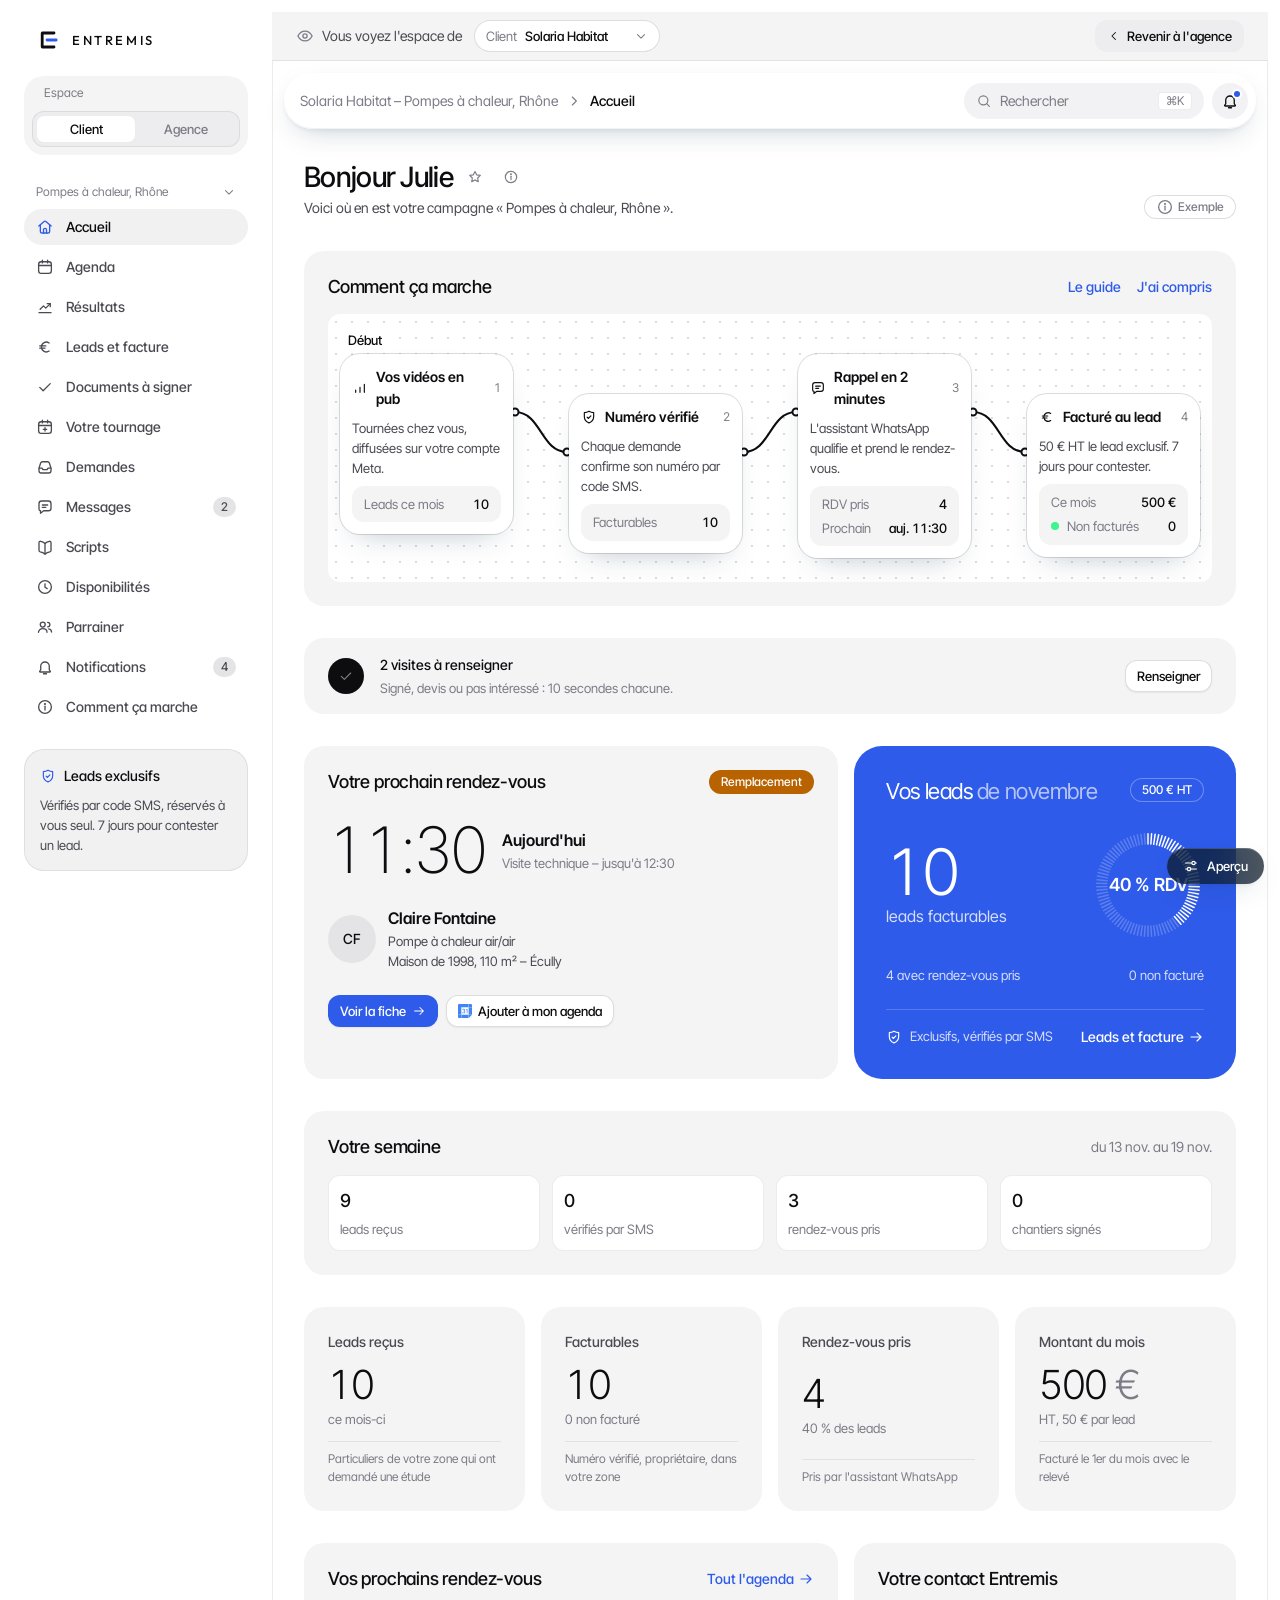
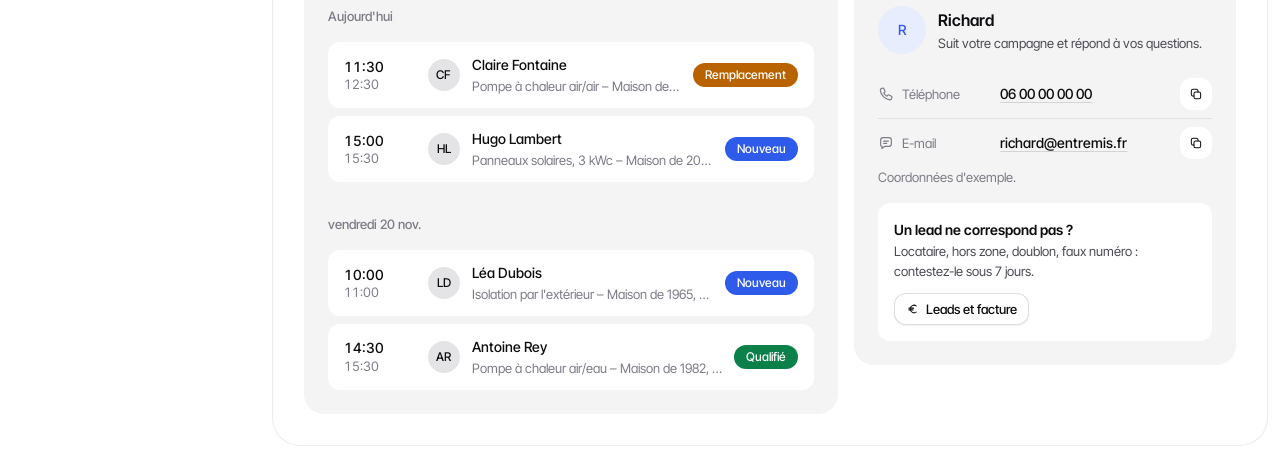
==== index.html @ 0127a083 "Coût par accroche, validation des scripts par le client, planning des tournages, conversation du set" ====
<!doctype html>
<html lang="fr" data-mode="light">
<head>
<meta charset="utf-8">
<meta name="viewport" content="width=device-width, initial-scale=1, viewport-fit=cover">
<title>Entremis · Votre espace</title>
<meta name="description" content="Vos rendez-vous, vos demandes et vos résultats, au même endroit. Accès réservé aux clients et à l'équipe Entremis.">
<meta name="robots" content="noindex, nofollow">
<meta name="theme-color" content="#FFFFFF">
<!-- Icône sur fond blanc : on reconnaît l'app à côté du site (icône noire) -->
<link rel="icon" href="favicon.svg" type="image/svg+xml">
<link rel="icon" href="img/favicon-32.png" sizes="32x32" type="image/png">
<link rel="apple-touch-icon" href="img/apple-touch-icon.png">
<link rel="manifest" href="manifest.webmanifest">
<meta name="apple-mobile-web-app-title" content="Entremis">
<!-- Aperçu quand on partage le lien (WhatsApp, iMessage, mail, LinkedIn) -->
<meta property="og:type" content="website">
<meta property="og:locale" content="fr_FR">
<meta property="og:site_name" content="Entremis">
<meta property="og:title" content="Entremis · Votre espace">
<meta property="og:description" content="Vos rendez-vous, vos demandes et vos résultats, au même endroit. Accès réservé aux clients et à l'équipe Entremis.">
<meta property="og:url" content="https://entremisagency.github.io/entremis-app/">
<meta property="og:image" content="https://entremisagency.github.io/entremis-app/img/partage.jpg">
<meta property="og:image:type" content="image/jpeg">
<meta property="og:image:width" content="1200">
<meta property="og:image:height" content="630">
<meta property="og:image:alt" content="Un installateur pose un panneau solaire. À côté : Votre espace Entremis, vos rendez-vous, vos demandes et vos résultats, au même endroit.">
<meta name="twitter:card" content="summary_large_image">
<link rel="preconnect" href="https://fonts.googleapis.com">
<link rel="preconnect" href="https://fonts.gstatic.com" crossorigin>
<link rel="stylesheet" href="https://fonts.googleapis.com/css2?family=Inter+Tight:wght@300;400;500;600;700&family=Outfit:wght@400;500&display=swap">
<link rel="stylesheet" href="tokens.css?v=20261123-2123">
<link rel="stylesheet" href="app.css?v=20261123-2123">
</head>
<body>

<svg width="0" height="0" style="position:absolute" aria-hidden="true">
  <symbol id="logo-e" viewBox="0 0 120 120"><path fill="currentColor" d="M24 26a8 8 0 0 1 8-8h58a7 7 0 0 1 0 14H38v56h52a7 7 0 0 1 0 14H32a8 8 0 0 1-8-8Z"/><rect x="48" y="53" width="60" height="14" rx="7" style="fill:var(--color-logo-bar)"/></symbol>
  <symbol id="i-arrow" viewBox="0 0 24 24"><path d="M4.5 12h15M13.5 6l6 6-6 6"/></symbol>
  <symbol id="i-chev" viewBox="0 0 24 24"><path d="m9.5 6 6 6-6 6"/></symbol>
  <symbol id="i-back" viewBox="0 0 24 24"><path d="m14.5 6-6 6 6 6"/></symbol>
  <symbol id="i-check" viewBox="0 0 24 24"><path d="m5 12.5 4.5 4.5L19 7.5"/></symbol>
  <symbol id="i-shield" viewBox="0 0 24 24"><path d="M12 3.2c2.3 1.3 4.6 2 7 2.3v5.6c0 4.6-3 8.1-7 9.7-4-1.6-7-5.1-7-9.7V5.5c2.4-.3 4.7-1 7-2.3Z"/><path d="m9.2 12.2 2 2 3.6-3.8"/></symbol>
  <symbol id="i-cal" viewBox="0 0 24 24"><rect x="3.5" y="5" width="17" height="15.5" rx="3.5"/><path d="M3.5 10h17M8.5 3v3.5M15.5 3v3.5"/></symbol>
  <symbol id="i-home" viewBox="0 0 24 24"><path d="M3.8 10.6 10.4 4.9a2.4 2.4 0 0 1 3.2 0l6.6 5.7"/><path d="M5.8 9.2v8.3A2.5 2.5 0 0 0 8.3 20h7.4a2.5 2.5 0 0 0 2.5-2.5V9.2"/><path d="M10 20v-4.2a2 2 0 0 1 4 0V20"/></symbol>
  <symbol id="i-building" viewBox="0 0 24 24"><path d="M5 20.5V6.5A2.5 2.5 0 0 1 7.5 4h5A2.5 2.5 0 0 1 15 6.5v14M15 9.5h2.5A2.5 2.5 0 0 1 20 12v8.5M3 20.5h18M8.5 8h3M8.5 11.5h3M8.5 15h3"/></symbol>
  <symbol id="i-search" viewBox="0 0 24 24"><circle cx="11" cy="11" r="6.8"/><path d="m20 20-4-4"/></symbol>
  <symbol id="i-chat" viewBox="0 0 24 24"><path d="M4 7.5A3.5 3.5 0 0 1 7.5 4h9A3.5 3.5 0 0 1 20 7.5v6a3.5 3.5 0 0 1-3.5 3.5h-6.2L6 20.3V17h0a2 2 0 0 1-2-2Z"/><path d="M8.5 9.3h7M8.5 12.5h4.5"/></symbol>
  <symbol id="i-eye" viewBox="0 0 24 24"><path d="M2.5 12S6 5.5 12 5.5 21.5 12 21.5 12 18 18.5 12 18.5 2.5 12 2.5 12Z"/><circle cx="12" cy="12" r="2.8"/></symbol>
  <symbol id="i-eye-off" viewBox="0 0 24 24"><path d="M3.5 3.5l17 17M10.4 5.7c.5-.1 1-.2 1.6-.2 6 0 9.5 6.5 9.5 6.5a17 17 0 0 1-2.7 3.5M6.6 7.4C4 9.2 2.5 12 2.5 12S6 18.5 12 18.5c1.6 0 3-.4 4.3-1.1M10 10.1a2.8 2.8 0 0 0 3.9 3.9"/></symbol>
  <symbol id="i-logout" viewBox="0 0 24 24"><path d="M14 4.5h3.5a2 2 0 0 1 2 2v11a2 2 0 0 1-2 2H14M9.5 16.5 5 12l4.5-4.5M5 12h10"/></symbol>
  <symbol id="i-lock" viewBox="0 0 24 24"><rect x="5" y="10.5" width="14" height="9.5" rx="2.5"/><path d="M8.5 10.5V8a3.5 3.5 0 0 1 7 0v2.5"/></symbol>
  <symbol id="i-swap" viewBox="0 0 24 24"><path d="M5 8h13.5M15 4.5 18.5 8 15 11.5M19 16H5.5M9 12.5 5.5 16 9 19.5"/></symbol>
  <symbol id="i-plus" viewBox="0 0 24 24"><path d="M12 4.5v15M4.5 12h15"/></symbol>
  <symbol id="i-signal" viewBox="0 0 24 24"><path d="M5.5 18.5v-3.5M12 18.5V11M18.5 18.5v-12"/></symbol>
  <symbol id="i-user" viewBox="0 0 24 24"><circle cx="12" cy="8.3" r="3.8"/><path d="M5 19.3c0-3 3-5.1 7-5.1s7 2.1 7 5.1a1 1 0 0 1-1 1H6a1 1 0 0 1-1-1Z"/></symbol>
  <symbol id="i-clock" viewBox="0 0 24 24"><circle cx="12" cy="12" r="8.5"/><path d="M12 7.8v4.5l2.9 1.8"/></symbol>
  <symbol id="i-star" viewBox="0 0 24 24"><path d="m12 3.8 2.45 5 5.5.8-3.98 3.88.94 5.48L12 16.37l-4.91 2.59.94-5.48L4.05 9.6l5.5-.8Z" stroke-linejoin="round"/></symbol><symbol id="i-bell" viewBox="0 0 24 24"><path d="M6.3 15.8V11a5.7 5.7 0 0 1 11.4 0v4.8l1.3 1.6a.8.8 0 0 1-.6 1.3H5.6a.8.8 0 0 1-.6-1.3Z"/><path d="M10 21h4"/></symbol>
  <symbol id="i-download" viewBox="0 0 24 24"><path d="M12 4v10.5M7.5 10.5 12 15l4.5-4.5M4.5 15.5v1.5A3 3 0 0 0 7.5 20h9a3 3 0 0 0 3-3v-1.5"/></symbol>
  <symbol id="i-phone" viewBox="0 0 24 24"><path d="M8.6 3.8 10.4 7.6a1.5 1.5 0 0 1-.4 1.8l-1.3 1.1a10.6 10.6 0 0 0 4.8 4.8l1.1-1.3a1.5 1.5 0 0 1 1.8-.4l3.8 1.8c.6.3.9 1 .7 1.6l-.5 1.7a2.8 2.8 0 0 1-3 2C10.4 19.8 4.2 13.6 3.5 6.6a2.8 2.8 0 0 1 2-3l1.7-.5c.6-.2 1.3.1 1.6.7Z"/></symbol>
  <symbol id="i-info" viewBox="0 0 24 24"><circle cx="12" cy="12" r="8.5"/><path d="M12 11v5"/><circle cx="12" cy="8" r=".6" fill="currentColor"/></symbol>
  <symbol id="i-users" viewBox="0 0 24 24"><circle cx="9" cy="8.8" r="3.3"/><path d="M3.3 19c0-2.8 2.5-4.8 5.7-4.8s5.7 2 5.7 4.8"/><path d="M15.5 5.8a3 3 0 0 1 0 6M17 14.4c2.2.4 3.7 2 3.7 4.3"/></symbol>
  <symbol id="i-trash" viewBox="0 0 24 24"><path d="M4.5 7h15M9.5 7V5.5A1.5 1.5 0 0 1 11 4h2a1.5 1.5 0 0 1 1.5 1.5V7"/><path d="m6.5 7 .8 11a2.2 2.2 0 0 0 2.2 2h5a2.2 2.2 0 0 0 2.2-2l.8-11M10.3 11v5M13.7 11v5"/></symbol>
  <symbol id="i-alert" viewBox="0 0 24 24"><path d="M10.3 4.8a2 2 0 0 1 3.4 0l7 12.2a2 2 0 0 1-1.7 3H5a2 2 0 0 1-1.7-3Z"/><path d="M12 10v4"/><circle cx="12" cy="16.8" r=".6" fill="currentColor"/></symbol>
  <symbol id="i-chart" viewBox="0 0 24 24"><path d="M4 19.5h16"/><path d="M5.5 15 10 10.5l3 3L19 7.5"/><path d="M15 7.5h4v4"/></symbol>
  <symbol id="i-inbox" viewBox="0 0 24 24"><path d="M4 13.5 6.2 6.6A2.5 2.5 0 0 1 8.6 5h6.8a2.5 2.5 0 0 1 2.4 1.6l2.2 6.9V17a3 3 0 0 1-3 3H7a3 3 0 0 1-3-3Z"/><path d="M4 13.5h4l1.2 2h5.6l1.2-2h4"/></symbol>
  <symbol id="i-cal-plus" viewBox="0 0 24 24"><rect x="3.5" y="5" width="17" height="15.5" rx="3.5"/><path d="M3.5 10h17M8.5 3v3.5M15.5 3v3.5M12 12.8v4.6M9.7 15.1h4.6"/></symbol>
  <symbol id="i-euro" viewBox="0 0 24 24"><path d="M17.5 6.6A6.5 6.5 0 0 0 7.3 12a6.5 6.5 0 0 0 10.2 5.4M5 10.5h8M5 13.5h7"/></symbol>
  <symbol id="i-grid" viewBox="0 0 24 24"><rect x="4" y="4" width="6.6" height="6.6" rx="2.2"/><rect x="13.4" y="4" width="6.6" height="6.6" rx="2.2"/><rect x="4" y="13.4" width="6.6" height="6.6" rx="2.2"/><rect x="13.4" y="13.4" width="6.6" height="6.6" rx="2.2"/></symbol>
  <symbol id="i-arrow-up" viewBox="0 0 24 24"><path d="M12 19.5v-15M6 10.5l6-6 6 6"/></symbol>
  <symbol id="i-arrow-down" viewBox="0 0 24 24"><path d="M12 4.5v15M6 13.5l6 6 6-6"/></symbol>
  <!-- Logos officiels des marques (tracés Simple Icons, CC0 ; « G » Google en 4 couleurs). Couleurs de marque d'origine. -->
  <symbol id="b-google" viewBox="0 0 48 48"><path fill="#EA4335" d="M24 9.5c3.54 0 6.71 1.22 9.21 3.6l6.85-6.85C35.9 2.38 30.47 0 24 0 14.62 0 6.51 5.38 2.56 13.22l7.98 6.19C12.43 13.72 17.74 9.5 24 9.5z"/><path fill="#4285F4" d="M46.98 24.55c0-1.57-.15-3.09-.38-4.55H24v9.02h12.94c-.58 2.96-2.26 5.48-4.78 7.18l7.73 6c4.51-4.18 7.09-10.36 7.09-17.65z"/><path fill="#FBBC05" d="M10.53 28.59c-.48-1.45-.76-2.99-.76-4.59s.27-3.14.76-4.59l-7.98-6.19C.92 16.46 0 20.12 0 24c0 3.88.92 7.54 2.56 10.78l7.97-6.19z"/><path fill="#34A853" d="M24 48c6.48 0 11.93-2.13 15.89-5.81l-7.73-6c-2.15 1.45-4.92 2.3-8.16 2.3-6.26 0-11.57-4.22-13.47-9.91l-7.98 6.19C6.51 42.62 14.62 48 24 48z"/></symbol>
  <symbol id="b-meta" viewBox="0 0 24 24"><path fill="#0081FB" d="M6.915 4.03c-1.968 0-3.683 1.28-4.871 3.113C.704 9.208 0 11.883 0 14.449c0 .706.07 1.369.21 1.973a6.624 6.624 0 0 0 .265.86 5.297 5.297 0 0 0 .371.761c.696 1.159 1.818 1.927 3.593 1.927 1.497 0 2.633-.671 3.965-2.444.76-1.012 1.144-1.626 2.663-4.32l.756-1.339.186-.325c.061.1.121.196.183.3l2.152 3.595c.724 1.21 1.665 2.556 2.47 3.314 1.046.987 1.992 1.22 3.06 1.22 1.075 0 1.876-.355 2.455-.843a3.743 3.743 0 0 0 .81-.973c.542-.939.861-2.127.861-3.745 0-2.72-.681-5.357-2.084-7.45-1.282-1.912-2.957-2.93-4.716-2.93-1.047 0-2.088.467-3.053 1.308-.652.57-1.257 1.29-1.82 2.05-.69-.875-1.335-1.547-1.958-2.056-1.182-.966-2.315-1.303-3.454-1.303zm10.16 2.053c1.147 0 2.188.758 2.992 1.999 1.132 1.748 1.647 4.195 1.647 6.4 0 1.548-.368 2.9-1.839 2.9-.58 0-1.027-.23-1.664-1.004-.496-.601-1.343-1.878-2.832-4.358l-.617-1.028a44.908 44.908 0 0 0-1.255-1.98c.07-.109.141-.224.211-.327 1.12-1.667 2.118-2.602 3.358-2.602zm-10.201.553c1.265 0 2.058.791 2.675 1.446.307.327.737.871 1.234 1.579l-1.02 1.566c-.757 1.163-1.882 3.017-2.837 4.338-1.191 1.649-1.81 1.817-2.486 1.817-.524 0-1.038-.237-1.383-.794-.263-.426-.464-1.13-.464-2.046 0-2.221.63-4.535 1.66-6.088.454-.687.964-1.226 1.533-1.533a2.264 2.264 0 0 1 1.088-.285z"/></symbol>
  <symbol id="b-facebook" viewBox="0 0 24 24"><path fill="#0866FF" d="M9.101 23.691v-7.98H6.627v-3.667h2.474v-1.58c0-4.085 1.848-5.978 5.858-5.978.401 0 .955.042 1.468.103a8.68 8.68 0 0 1 1.141.195v3.325a8.623 8.623 0 0 0-.653-.036 26.805 26.805 0 0 0-.733-.009c-.707 0-1.259.096-1.675.309a1.686 1.686 0 0 0-.679.622c-.258.42-.374.995-.374 1.752v1.297h3.919l-.386 2.103-.287 1.564h-3.246v8.245C19.396 23.238 24 18.179 24 12.044c0-6.627-5.373-12-12-12s-12 5.373-12 12c0 5.628 3.874 10.35 9.101 11.647Z"/></symbol>
  <symbol id="b-linkedin" viewBox="0 0 24 24"><path fill="#0A66C2" d="M20.447 20.452h-3.554v-5.569c0-1.328-.027-3.037-1.852-3.037-1.853 0-2.136 1.445-2.136 2.939v5.667H9.351V9h3.414v1.561h.046c.477-.9 1.637-1.85 3.37-1.85 3.601 0 4.267 2.37 4.267 5.455v6.286zM5.337 7.433c-1.144 0-2.063-.926-2.063-2.065 0-1.138.92-2.063 2.063-2.063 1.14 0 2.064.925 2.064 2.063 0 1.139-.925 2.065-2.064 2.065zm1.782 13.019H3.555V9h3.564v11.452zM22.225 0H1.771C.792 0 0 .774 0 1.729v20.542C0 23.227.792 24 1.771 24h20.451C23.2 24 24 23.227 24 22.271V1.729C24 .774 23.2 0 22.222 0h.003z"/></symbol>
  <symbol id="b-googleads" viewBox="0 0 24 24"><path fill="#4285F4" d="M3.9998 22.9291C1.7908 22.9291 0 21.1383 0 18.9293s1.7908-3.9998 3.9998-3.9998 3.9998 1.7908 3.9998 3.9998-1.7908 3.9998-3.9998 3.9998zm19.4643-6.0004L15.4632 3.072C14.3586 1.1587 11.9121.5028 9.9988 1.6074S7.4295 5.1585 8.5341 7.0718l8.0009 13.8567c1.1046 1.9133 3.5511 2.5679 5.4644 1.4646 1.9134-1.1046 2.568-3.5511 1.4647-5.4644zM7.5137 4.8438L1.5645 15.1484A4.5 4.5 0 0 1 4 14.4297c2.5597-.0075 4.6248 2.1585 4.4941 4.7148l3.2168-5.5723-3.6094-6.25c-.4499-.7793-.6322-1.6394-.5878-2.4784z"/></symbol>
  <symbol id="b-gcal" viewBox="0 0 24 24"><path fill="#4285F4" d="M18.316 5.684H24v12.632h-5.684V5.684zM5.684 24h12.632v-5.684H5.684V24zM18.316 5.684V0H1.895A1.894 1.894 0 0 0 0 1.895v16.421h5.684V5.684h12.632zm-7.207 6.25v-.065c.272-.144.5-.349.687-.617s.279-.595.279-.982c0-.379-.099-.72-.3-1.025a2.05 2.05 0 0 0-.832-.714 2.703 2.703 0 0 0-1.197-.257c-.6 0-1.094.156-1.481.467-.386.311-.65.671-.793 1.078l1.085.452c.086-.249.224-.461.413-.633.189-.172.445-.257.767-.257.33 0 .602.088.816.264a.86.86 0 0 1 .322.703c0 .33-.12.589-.36.778-.24.19-.535.284-.886.284h-.567v1.085h.633c.407 0 .748.109 1.02.327.272.218.407.499.407.843 0 .336-.129.614-.387.832s-.565.327-.924.327c-.351 0-.651-.103-.897-.311-.248-.208-.422-.502-.521-.881l-1.096.452c.178.616.505 1.082.977 1.401.472.319.984.478 1.538.477a2.84 2.84 0 0 0 1.293-.291c.382-.193.684-.458.902-.794.218-.336.327-.72.327-1.149 0-.429-.115-.797-.344-1.105a2.067 2.067 0 0 0-.881-.689zm2.093-1.931l.602.913L15 10.045v5.744h1.187V8.446h-.827l-2.158 1.557zM22.105 0h-3.289v5.184H24V1.895A1.894 1.894 0 0 0 22.105 0zm-3.289 23.5l4.684-4.684h-4.684V23.5zM0 22.105C0 23.152.848 24 1.895 24h3.289v-5.184H0v3.289z"/></symbol>
  <symbol id="i-gauge" viewBox="0 0 24 24"><path d="M4.6 17.5a8.5 8.5 0 1 1 14.8 0"/><path d="m12 13.5 3.3-3.8"/><circle cx="12" cy="13.8" r="1.3"/></symbol>
  <symbol id="i-copy" viewBox="0 0 24 24"><rect x="8.5" y="8.5" width="11.5" height="11.5" rx="3"/><path d="M15.5 8.5V7a3 3 0 0 0-3-3H7a3 3 0 0 0-3 3v5.5a3 3 0 0 0 3 3h1.5"/></symbol>
  <symbol id="i-pin" viewBox="0 0 24 24"><path d="M12 20.8c-3.5-3-6.8-6.7-6.8-10.6a6.8 6.8 0 0 1 13.6 0c0 3.9-3.3 7.6-6.8 10.6Z"/><circle cx="12" cy="10.2" r="2.4"/></symbol>
  <symbol id="i-book" viewBox="0 0 24 24"><path d="M4 6.2C4 5 5 4.2 6.2 4.4c2.3.4 4.2 1.3 5.8 2.8 1.6-1.5 3.5-2.4 5.8-2.8C19 4.2 20 5 20 6.2v10.6c0 .9-.7 1.6-1.6 1.8-2.4.4-4.5 1.3-6.4 2.9-1.9-1.6-4-2.5-6.4-2.9-.9-.2-1.6-.9-1.6-1.8Z"/><path d="M12 7.2V21"/></symbol>
  <symbol id="i-mail" viewBox="0 0 24 24"><rect x="3.5" y="5.5" width="17" height="13" rx="2.5"/><path d="M4.5 7.5l7.5 5.5 7.5-5.5"/></symbol>
  <symbol id="i-share" viewBox="0 0 24 24"><path d="M12 14.5V4M8.5 7.5L12 4l3.5 3.5"/><path d="M7.5 11H7a2 2 0 0 0-2 2v5a2 2 0 0 0 2 2h10a2 2 0 0 0 2-2v-5a2 2 0 0 0-2-2h-.5"/></symbol>
  <symbol id="i-wa" viewBox="0 0 24 24"><path d="M4.5 19.5l1.2-3.6A7.8 7.8 0 1 1 8.6 18.6z"/><path d="M9.3 9.2c.3 1.9 1.8 3.6 3.9 4.4l1-1 1.6.7-.4 1.4c-3 .2-6.4-2.7-6.9-5.9l1.3-.6.8 1.5z"/></symbol>
  <symbol id="i-tool" viewBox="0 0 24 24"><path d="M14.7 6.3a1 1 0 0 0 0 1.4l1.6 1.6a1 1 0 0 0 1.4 0l3.77-3.77a6 6 0 0 1-7.94 7.94l-6.91 6.91a2.12 2.12 0 0 1-3-3l6.91-6.91a6 6 0 0 1 7.94-7.94l-3.76 3.76z"/></symbol>
  <symbol id="i-sliders" viewBox="0 0 24 24"><path d="M4 7.5h9M18.5 7.5H20M4 16.5h2.5M11.5 16.5H20"/><circle cx="15.8" cy="7.5" r="2.5"/><circle cx="9" cy="16.5" r="2.5"/></symbol>
</svg>

<div id="root">
<!-- En-tête mobile -->
<header class="m-head">
  <div id="m-left"></div>
  <button class="icon-btn m-search" type="button" data-sp-open aria-label="Rechercher"><svg class="icon" aria-hidden="true"><use href="#i-search"/></svg></button>
  <a class="icon-btn bell" href="#notifications" aria-label="Notifications"><svg class="icon" aria-hidden="true"><use href="#i-bell"/></svg><span class="dot"></span></a>
  <a class="av" id="m-avatar" href="#reglages" aria-label="Réglages">JA</a>
</header>

<div class="app">
  <aside class="side" aria-label="Menu">
    <a class="logo" href="#accueil" aria-label="Entremis, accueil"><svg aria-hidden="true"><use href="#logo-e"/></svg><span>ENTREMIS</span></a>
    <div class="camp">
      <p class="camp-label">Espace</p>
      <div class="seg" id="space" role="group" aria-label="Espace"></div>
    </div>
    <nav class="menu" id="menu" aria-label="Écrans"></nav>
    <div class="side-foot">
      <div class="promise client-only">
        <b><svg class="icon" aria-hidden="true"><use href="#i-shield"/></svg>Leads exclusifs</b>
        <span id="promise-text">Vérifiés par code SMS, réservés à vous seul. 7 jours pour contester un lead.</span>
      </div>
      <a class="account" id="account" href="#reglages"></a>
      <div id="side-out"></div>
    </div>
  </aside>

  <main class="panel">
    <div class="as-bar" id="as-bar" role="region" aria-label="Vue client" hidden></div>
    <header class="top">
      <nav class="crumbs" id="crumbs" aria-label="Fil d'Ariane"></nav>
      <div class="top-right">
        <button class="search" type="button" data-sp-open aria-label="Rechercher (⌘K)"><svg class="icon" aria-hidden="true"><use href="#i-search"/></svg><span>Rechercher</span><kbd>⌘K</kbd></button>
        <a class="icon-btn bell" href="#notifications" aria-label="Notifications"><svg class="icon" aria-hidden="true"><use href="#i-bell"/></svg><span class="dot"></span></a>
      </div>
    </header>
    <div class="view" id="view"></div>
  </main>
</div>

<nav class="tabbar" id="tabbar" aria-label="Écrans"></nav>

<div class="toast" id="toast" role="status" aria-live="polite"></div>

</div>

<div class="tweak">
  <div class="tweak-box" id="tweak-box" hidden></div>
  <button class="tweak-toggle" type="button" data-act="tweak" aria-expanded="false"><svg class="icon" aria-hidden="true"><use href="#i-sliders"/></svg>Aperçu</button>
</div>

<script src="data.js?v=20261123-2123"></script>
<script src="cloud.js?v=20261123-2123"></script>
<script src="team.js?v=20261123-2123"></script>
<script src="gcal.js?v=20261123-2123"></script>
<script src="ops.js?v=20261123-2123"></script>
<script src="live.js?v=20261123-2123"></script>
<script src="metrics.js?v=20261123-2123"></script>
<script src="fiche.js?v=20261123-2123"></script>
<script src="scripts.js?v=20261123-2123"></script>
<script src="leads.js?v=20261123-2123"></script>
<script src="gen.js?v=20261123-2123"></script>
<script src="calc.js?v=20261123-2123"></script>
<script src="machine.js?v=20261123-2123"></script>
<script src="pilotage.js?v=20261123-2123"></script>
<script src="legal.js?v=20261123-2123"></script>
<script src="crm.js?v=20261123-2123"></script>
<script src="bilan.js?v=20261123-2123"></script>
<script src="sign.js?v=20261123-2123"></script>
<script src="videos.js?v=20261123-2123"></script>
<script src="studio.js?v=20261123-2123"></script>
<script src="tournage.js?v=20261123-2123"></script>
<script src="setter.js?v=20261123-2123"></script>
<script src="search.js?v=20261123-2123"></script>
<script src="guide.js?v=20261123-2123"></script>
<script src="process.js?v=20261123-2123"></script>
<script src="chat.js?v=20261123-2123"></script>
<script src="sectors.js?v=20261123-2123"></script>
<script src="pickers.js?v=20261123-2123"></script>
<script src="settings.js?v=20261123-2123"></script>
<script src="client-plus.js?v=20261123-2123"></script>
<script src="growth.js?v=20261123-2123"></script>
<script src="access.js?v=20261123-2123"></script>
<script src="help.js?v=20261123-2123"></script>
<script src="update.js?v=20261123-2123"></script>
<script src="app.js?v=20261123-2123"></script>
</body>
</html>
---- tokens.css ----
/* Entremis — jetons de la webapp.
   Partie 1 : copie exacte de prototypes/landing-site/tokens.css (site à jour du 19 nov. 2026 : bleu électrique, clair uniquement).
   Partie 2 : ajouts propres à l'app (densité, agenda, barre latérale, mobile).
   Si les jetons du site changent, recopier la partie 1 telle quelle. */

/* Entremis — jetons. Source : DESIGN.md à la racine du projet. Ne rien écrire en dur dans les écrans.
   .scope-dark force le thème sombre sur un bloc (cadre d'image, carte mise en avant, bande de la garantie). */

:root{
  /* ---------- Palette : le bleu électrique (choisi par Marc le 19 nov. 2026) ---------- */
  --p-action-dark:#3D6BFF;  --p-action-dark-hover:#5580FF;  --p-on-action-dark:#FFFFFF;
  --p-action-light:#2F5BEA; --p-action-light-hover:#264DCC; --p-on-action-light:#FFFFFF;
  --p-accent-dark:#A9BDFF;  --p-accent-light:#2F5BEA;
  --p-featured:#13235C;
  --p-gradient:linear-gradient(90deg,#13235C 0%,#3D6BFF 55%,#A9BDFF 85%,#EEF2FF 100%);

  /* ---------- Constantes de marque ---------- */
  --color-noir:#020507;
  --color-lumiere:#EAF6FF;
  --color-white:#FFFFFF;
  --select-chevron:url("data:image/svg+xml,%3Csvg xmlns='http://www.w3.org/2000/svg' viewBox='0 0 24 24' fill='none' stroke='%2306121C' stroke-width='2.2' stroke-linecap='round' stroke-linejoin='round'%3E%3Cpath d='m6 9 6 6 6-6'/%3E%3C/svg%3E");   /* la flèche des menus déroulants */

  /* ---------- Sens (interface seulement) ---------- */
  --color-ok:#7FD6A8;      --color-ok-bg:rgba(127,214,168,.12);
  --color-attente:#F0C27F; --color-attente-bg:rgba(240,194,127,.12);

  /* ---------- Typo ---------- */
  --font:"Outfit","Helvetica Neue",Arial,sans-serif;
  --text-display-xl:clamp(44px,6vw,72px);
  --text-display-lg:clamp(34px,4.4vw,52px);
  --text-display-md:clamp(28px,3vw,36px);
  --text-title:22px;
  --text-title-sm:18px;
  --text-body-lg:18px;
  --text-body:16px;
  --text-small:14px;
  --text-caption:13px;
  --text-micro:12px;
  --text-figure:40px;
  --text-number-xl:clamp(48px,5.4vw,64px);
  --text-button:15px;
  --weight-number:200;
  --weight-display:300;
  --weight-body:400;
  --weight-strong:500;
  --track-display-xl:-0.03em;
  --track-display-lg:-0.02em;
  --track-title:-0.01em;
  --leading-display:1.04;
  --leading-title:1.3;
  --leading-body:1.55;

  /* ---------- Rayons ---------- */
  --radius-xs:4px;
  --radius-sm:8px;
  --radius-md:12px;
  --radius-lg:20px;
  --radius-xl:28px;
  --radius-pill:999px;

  /* ---------- Écarts (base 4) ---------- */
  --space-1:4px; --space-2:8px; --space-3:12px; --space-4:16px; --space-5:24px;
  --space-6:32px; --space-7:48px; --space-8:64px; --space-section:112px;
  --container:1200px; --gutter:24px;

  /* ---------- Tailles de composants ---------- */
  --button-h:48px; --arrow-tile:40px; --nav-h:60px; --icon:18px; --avatar:32px;

  /* ---------- Mouvement ---------- */
  --ease:cubic-bezier(.2,.7,.2,1);
  --ease-out:cubic-bezier(.16,1,.3,1);
  --dur-fast:160ms;
  --dur-base:320ms;
  --dur-reveal:900ms;
}

/* ---------- Le site est uniquement en clair (choix de Marc, 19 nov. 2026) ---------- */
:root{
  color-scheme:light;
  --color-canvas:#F3F7FA;
  --color-surface-1:#FFFFFF;
  --color-surface-2:#EDF3F8;
  --color-surface-3:#DFE8F0;
  --color-hairline:rgba(11,46,74,.10);
  --color-hairline-strong:rgba(11,46,74,.18);
  --color-ink:#06121C;
  --color-body:#3D5366;
  --color-muted:#647A8D;
  --color-action:var(--p-action-light);
  --color-action-hover:var(--p-action-light-hover);
  --color-on-action:var(--p-on-action-light);
  --color-accent:var(--p-accent-light);
  --color-info-bg:color-mix(in srgb,var(--p-accent-light) 12%,transparent);
  --color-featured:var(--p-featured);
  --color-contrast:#06121C;          /* bouton foncé de la barre de navigation */
  --color-on-contrast:#FFFFFF;
  --color-logo-bar:var(--p-action-light);
  --gradient-chemin:var(--p-gradient);
  --shadow-ui:0 14px 32px -18px rgba(11,46,74,.35);
  --color-ok:#1F8A5B;      --color-ok-bg:rgba(31,138,91,.10);
  --color-attente:#A36410; --color-attente-bg:rgba(163,100,16,.10);
}
/* Blocs sombres voulus dans la page claire : cadre de l'image du hero, carte mise en avant, bande de la garantie */
.scope-dark{
  color-scheme:dark;
  --color-canvas:#020507; --color-surface-1:#07111A; --color-surface-2:#0B1A27; --color-surface-3:#10263A;
  --color-hairline:rgba(159,208,245,.10); --color-hairline-strong:rgba(159,208,245,.18);
  --color-ink:#EAF6FF; --color-body:#A3B8C9; --color-muted:#6F8699;
  --color-action:var(--p-action-dark); --color-action-hover:var(--p-action-dark-hover); --color-on-action:var(--p-on-action-dark);
  --color-accent:var(--p-accent-dark); --color-info-bg:color-mix(in srgb,var(--p-accent-dark) 14%,transparent);
  --color-contrast:#EAF6FF; --color-on-contrast:#020507;
  --shadow-ui:0 18px 40px -18px rgba(2,5,7,.9);
  --color-ok:#7FD6A8; --color-ok-bg:rgba(127,214,168,.12); --color-attente:#F0C27F; --color-attente-bg:rgba(240,194,127,.12);
}

@media (max-width:560px){
  :root{ --space-section:72px; --gutter:16px; --text-title:20px; }
}

/* =====================================================================
   Webapp (espace client) — mode Operate. Ajouts au-dessus des jetons du site.
   Échelle de texte fixe (pas de clamp) : un écran d'outil se lit à taille constante.
   ===================================================================== */
:root{
  /* Texte de l'app */
  --text-app-h1:28px;                /* titre d'écran */
  --text-app-h2:18px;                /* titre de panneau */
  --text-app-num:44px;               /* chiffre d'objectif */
  --text-app-kpi:36px;               /* chiffre d'une tuile (plus gros, Marc 20 nov.) */
  --weight-app-number:600;           /* chiffres : gras, plus de graisse fine */
  --text-app-mobile-h1:24px;

  /* Cadre */
  --sidebar-w:248px;
  --rail-w:72px;                     /* menu réduit aux icônes (écrans moyens) */
  --rail-item:44px;
  --topbar-h:56px;
  --panel-pad:var(--space-6);        /* marge intérieure du grand panneau */
  --frame-gap:var(--space-3);        /* écart entre la barre latérale, le panneau et le bord */
  --content-max:1240px;

  /* Densité */
  --nav-row-h:36px;                  /* ligne du menu latéral */
  --row-h:56px;                      /* ligne de tableau */
  --row-h-compact:44px;
  --control-h:36px;                  /* pilule de filtre, champ, petit bouton */
  --icon-btn:36px;                   /* bouton icône rond */
  --avatar-sm:28px;
  --avatar-lg:48px;
  --check:20px;
  --badge-h:24px;
  --dot:6px;                         /* pastille d'état seule */
  --icon-sm:16px;
  --icon-xs:14px;
  --logo:24px;
  --bar-h:4px;                       /* barre de progression, trait fin */
  --seg-h:28px;
  --tab-h:32px;
  --row-time-col:72px;
  --row-time-col-m:56px;
  --icon-check:12px;
  --crit-label-w:132px;
  --search-w:240px;
  --search-w-sm:180px;
  --tab-target:48px;               /* zone de toucher minimale */

  /* Agenda */
  --hour-h:88px;                     /* une heure dans la grille */
  --agenda-time-col:56px;
  --agenda-head-h:48px;
  --now-pill-h:22px;
  --month-cell-h:120px;              /* case de la vue Mois */
  --month-cell-h-m:52px;

  /* Graphiques fins (barres verticales façon instrument) */
  --tick-w:3px;
  --tick-gap:6px;
  --tick-h:36px;

  /* Mobile */
  --tabbar-h:64px;
  --tabbar-pad:var(--space-2);
  --mobile-header-h:56px;
  --phone-w:390px;                   /* aperçu téléphone (iPhone 15) */
  --phone-h:844px;
  --phone-radius:48px;
  --phone-bezel:10px;
  --phone-status-h:44px;             /* barre de l'heure et de la batterie d'un iPhone, simulée dans l'aperçu */

  /* Panneau Aperçu (réglage de maquette) */
  --tweak-w:248px;

  /* Calques */
  --z-sticky:10; --z-tabbar:20; --z-toast:40; --z-tweak:50;

  /* Couleurs d'état, vives (Marc, 19 nov. 2026 : vert, rouge, orange fluo).
     Uniquement pour dire un état : la pastille et le point prennent la couleur vive, le texte prend la version foncée pour rester lisible. */
  --vif-vert:#00D66B;   --ok-ink:#03793E;     --ok-tint:color-mix(in srgb,#00D66B 16%,#FFFFFF);
  --vif-orange:#FF8A00; --warn-ink:#A84F00;   --warn-tint:color-mix(in srgb,#FF8A00 16%,#FFFFFF);
  /* États en fluo (Marc, 19 nov. 2026, mêmes valeurs que le site) : pastilles pleines, texte foncé dessus. Réservés aux états. */
  --color-fluo-ok:#3CF58D;
  --color-fluo-wait:#FFC233;
  --color-on-fluo:#03140A;
  /* Pastilles de statut à texte blanc (Marc, 20 nov. 2026) : couleurs pleines assez soutenues pour que le blanc se lise */
  --state-ok-solid:#0B8049;
  --state-warn-solid:#B86200;
  --state-danger-solid:#E0294B;
  --state-info-solid:var(--color-action);
  --state-neutral-solid:#647A8D;
  --vif-rouge:#FF2D55;  --danger-ink:#C01236; --danger-tint:color-mix(in srgb,#FF2D55 13%,#FFFFFF);
  --info-ink:var(--p-action-light); --info-tint:color-mix(in srgb,#2F5BEA 11%,#FFFFFF);

  /* Titres plus appuyés (Marc, 19 nov. 2026) */
  --weight-title:600;
  --weight-large-title:700;          /* grand titre sur téléphone, façon iOS */
  --text-ios-large:30px;
  --text-ios-tab:11px;

  /* Graphiques : une seule teinte, de l'encre au gris clair (Marc, 19 nov. : graphiques monochromes façon éditorial) */
  --seq-0:#06121C; --seq-1:#3B4854; --seq-2:#6C7883; --seq-3:#9AA4AD; --seq-4:#C3CAD0; --seq-5:#DCE1E5;
  --lolli-dot:4px;
  --brand-title:20px;
  --metric-min:220px;
  --flow-hub:180px;
  --prep-col-min:140px;
  --prep-bar-min:48px;
  --sheet-wide:720px;
  --gen-qty-w:56px;
  --orb:26px;
  --dot-grid:16px;
  --tile-gap:var(--space-2);              /* écart entre deux lignes d'une liste (règle de Marc) */
  --tile-pad-y:var(--space-3);
  --tile-pad-x:var(--space-4);
  /* Petites valeurs autrefois écrites en dur dans app.css (passe design du 20 nov.) */
  --toast-max:520px;
  --row-bar-w:72px;
  --goal-bar-w:96px;
  --tab-icon:24px;
  --tab-count:18px;
  --grab-w:36px;
  --grab-h:5px;
  --island-w:120px;
  --island-h:32px;
  --color-scrim:rgba(6,18,28,.35);
  --tab-active-bg:rgba(255,255,255,.75);
  --shadow-knob:0 2px 4px -1px rgba(6,18,28,.35);
  --shadow-tab:0 2px 8px -3px rgba(11,46,74,.25);
  --shadow-bubble:0 1px 2px rgba(11,46,74,.06);
  --edge-light:inset 0 1px 0 rgba(255,255,255,.35);
  --edge-light-soft:inset 0 1px 0 rgba(255,255,255,.18);
  --ring-white:0 0 0 2px rgba(255,255,255,.9);
  --gd-key-w:180px;
  --pr-node-min:190px;
  --sheet-max-h:820px;
  --qc-h:132px;
  /* Boutons (style demandé par Marc le 20 nov. 2026 : coins doux, 36 px, ombre légère, anneau de focus) */
  --btn-h:32px;
  --btn-h-sm:28px;
  --btn-h-lg:36px;
  --btn-radius:var(--radius-md);
  --btn-pad:var(--space-3);
  --btn-pad-sm:10px;
  --btn-gap:6px;
  --btn-pad-lg:var(--space-5);
  --shadow-btn:0 1px 2px rgba(6,18,28,.06);
  --shadow-sheet:0 24px 60px -24px rgba(6,18,28,.35);
  --spot-w:600px;
  --lead-panel-w:360px;
  --spot-top:12vh;
  --spot-h:420px;
  --ring:112px;
  --ring-sm:104px;
  --funnel-h:10px;
  --nf-wire:48px;
  --nf-wire-h:120px;
  --nf-drop:40px;
  --icon-stroke:1.75;          /* traits arrondis, dans l'esprit des icônes que Marc aime */
  --orb-line:1.5px;
  --orb-gap:4px;
  --splash-logo:64px;
  --gen-price-w:96px;
  --sticky-top:80px;            /* sous la barre du haut */
  --confirm-w:360px;
  --kpi-min:220px;
  --person-min:240px;
  --heat-who:120px; --heat-who-m:56px; --heat-cell:22px; --heat-total:44px; --heat-total-m:28px;
  --person-stat-min:72px;
  --bubble-max:520px;
  --bubble-r:20px;
  --chat-list-w:320px;   /* colonne des fils, Discussions */
  --chat-h:560px;        /* hauteur de la conversation */
  --chat-card-h:260px;   /* derniers messages sur la fiche client */
  --chat-input-max:160px;
  --table-kpi-min:760px;
  --cline-label-w:110px;
  --res-min:140px; --kw-move-w:64px; --ios-row-h:52px; --ios-ico:30px;

  /* Tâches, feuilles, interrupteurs */
  --task-h:56px;
  --sheet-radius:20px;
  --switch-w:44px; --switch-h:26px;
  --board-col-min:260px;
  --chart-h:208px;

  /* Couches de l'app (clair uniquement) */
  --color-app-bg:#FFFFFF;                        /* fond blanc partout (Marc, 19 nov. 2026) */
  --color-panel:#FFFFFF;                         /* le grand panneau arrondi, séparé par un trait fin */
  --color-nav-active:var(--color-surface-2);     /* onglet actif du menu : pilule gris clair, visible sur le blanc */
  /* Liquid Glass (Marc, 19 nov. 2026) : seulement sur ce qui flotte au-dessus du contenu */
  --glass-bg:rgba(255,255,255,.72);
  --glass-bg-strong:rgba(255,255,255,.80);
  --glass-dark:rgba(6,18,28,.70);
  --glass-blur:blur(22px) saturate(180%);
  --glass-edge:rgba(255,255,255,.75);
  --glass-shadow:0 10px 30px -12px rgba(11,46,74,.28),0 2px 6px -2px rgba(11,46,74,.10);
  --glass-highlight:inset 0 1px 0 rgba(255,255,255,.9),inset 0 -1px 0 rgba(11,46,74,.06);
  --color-card:#F3F6F9;                          /* fond des cartes : gris très clair, sans contour (Marc, 19 nov.) */
  --color-card-hover:#EAF0F5;
  --color-btn-soft:#E9EFF5;                      /* fond des boutons secondaires : bien visible sur le blanc */
  --color-btn-soft-hover:#DCE5EE;
  --color-today:var(--color-contrast);           /* le jour actif de l'agenda */
  --color-on-today:var(--color-on-contrast);
}
@container app (max-width:560px){
  #root > *{ --panel-pad:var(--space-4); --text-title:18px; --gutter:16px; }
}

/* =====================================================================
   Style « AgentOps » (Marc, 20 nov. 2026, d'après une capture qu'il aime) :
   une linéale, des chiffres grands et fins avec l'unité en gris, des gris neutres,
   et une seule carte en bleu plein par écran. Outfit (charte) reste pour le logo.
   Pour revenir à Outfit partout : --font:var(--font-charte).
   ===================================================================== */
:root{
  --font:"Inter Tight","Helvetica Neue",Arial,sans-serif;
  --font-charte:"Outfit","Helvetica Neue",Arial,sans-serif;
  /* Gris neutres : plus de bleu dans les gris, le bleu est gardé pour l'action */
  --color-canvas:#F2F2F3;
  --color-surface-2:#F1F1F2;
  --color-surface-3:#E4E4E7;
  --color-hairline:rgba(17,17,20,.08);
  --color-hairline-strong:rgba(17,17,20,.14);
  --color-ink:#0D0D10;
  --color-body:#4A4A52;
  --color-muted:#7C7C86;
  --color-contrast:#0D0D10;
  --color-card:#F4F4F5;
  --color-card-hover:#ECECEE;
  --color-btn-soft:#EDEDEF;
  --color-btn-soft-hover:#E2E2E5;
  --color-featured:var(--p-action-light);         /* la carte mise en avant : bleu électrique plein */
  --seq-0:#0D0D10; --seq-1:#3A3A40; --seq-2:#6B6B73; --seq-3:#9C9CA4; --seq-4:#C9C9CF; --seq-5:#E2E2E6;
  /* Chiffres : grands et fins */
  --text-app-kpi:40px;
  --text-app-num:48px;
  --weight-app-number:300;
  --track-number:-0.035em;
  --weight-title:600;
}
/* La carte bleue : texte blanc, le reste en blanc adouci */
.scope-blue{
  color-scheme:dark;
  --color-ink:#FFFFFF; --color-body:rgba(255,255,255,.80); --color-muted:rgba(255,255,255,.64);
  --color-hairline:rgba(255,255,255,.18); --color-hairline-strong:rgba(255,255,255,.30);
  --color-accent:#FFFFFF; --color-action:#FFFFFF; --color-on-action:var(--p-action-light);
  --color-info-bg:rgba(255,255,255,.14);
}

/* Dessins des métiers (cartes des campagnes, page Secteurs) : objets gris clair, la couleur vient de la matière */
:root{
  --art-white:#FFFFFF; --art-1:#F4F4F6; --art-2:#E2E2E6; --art-3:#C8C8CE; --art-line:#BDBDC4;
  --art-dark:#2A2C32; --art-dark-2:#4A4D55; --art-leg:#9C9CA4; --art-shadow:rgba(13,13,16,.10);
  --art-solar:#1C2A4A; --art-solar-line:#3E5687; --art-glare:rgba(255,255,255,.10); --art-glare-strong:rgba(255,255,255,.75);
  --art-glass:#DCE9F7; --art-wool:#F2C94C; --art-wool-2:#D4A62A; --art-kraft:#C9A37A; --art-kraft-2:#A9825A;
  --art-roof:#C4623B; --art-roof-2:#9E4A2A; --art-copper:#C47A45; --art-water:#9CC8F0;
  --camp-min:300px;          /* largeur mini d'une carte de campagne */
  --camp-art-w:150px;        /* le dessin, à droite de la carte */
  --camp-top-h:150px;
  --camp-bar-h:6px;
  --hatch:repeating-linear-gradient(135deg,var(--color-surface-3) 0 2px,transparent 2px 6px);   /* reste à faire, hachuré */
  --sec-thumb:64px;
  --par-min:240px;
  --par-key-w:104px;
  --art-pick-min:92px;
}

:root{ --doc-panel-w:min(560px, calc(100vw - 2 * var(--space-4))); }   /* panneau d'un devis ou d'une facture : la page A4 doit rester lisible */

/* Icônes de fichiers : tailles et couleur de l'étiquette par type (le contenu porte la couleur) */
:root{
  --fic-w:30px; --fic-label:9px; --fic-w-sm:24px; --fic-label-sm:8px; --fic-w-lg:42px; --fic-label-lg:11px;
  --ft-pdf:#E0393E; --ft-doc:#3B6FF5; --ft-txt:#6B7280; --ft-md:#4A4A52; --ft-xls:#2E9E62; --ft-csv:#1E7468;
  --ft-zip:#7C4DDB; --ft-ppt:#E8650F; --ft-json:#B07D0A; --ft-jpg:#2F8A3E; --ft-img:#D6336C; --ft-video:#2E7D32;
  --ft-sun:#F2D27A; --ft-play:#7ED3A0;
}

/* Sélecteurs de date et d'heure (façon Apple) */
:root{ --dp-w:320px; --dp-r:14px; --dp-cell:38px; --tw-row:36px; --tw-col-w:64px; }

/* Centre de réglages */
:root{ --set-nav-w:260px; --cx-mark:40px; }

/* Espace client : résultats, avis, disponibilités */
:root{ --res-amount-min:160px; --star:16px; --star-lg:28px; --dispo-label-w:120px; --dispo-label-w-sm:72px; --dispo-cell-h:44px; }

/* Agence : nouvelles pages (poste d'appel, rendez-vous, zones, marge, marketing) */
:root{ --call-queue-w:300px; --rv-when-w:88px; --rv-acts-w:240px; --zone-cell:34px; --zone-first-w:200px; --zone-art:36px; --mg-name-w:180px; --mg-res-w:200px; --mg-hyp-w:220px; --why-label-w:200px; --cr-thumb:72px; --sp-cell-w:96px; --cash-m-w:56px; }

:root{ --cg-w:400px; }   /* écran de connexion du site en ligne */
/* Connexion en deux colonnes : la photo à gauche, le formulaire à droite ; bandeau « Vue client » de l'équipe */
:root{
  --cg-shell-w:980px; --cg-shell-h:620px; --cg-art-w:46%; --cg-art-band:208px; --cg-art-cap:30ch; --cg-form-w:380px;
  --cg-eye:40px; --cg-mark:28px; --cg-art-title:28px; --cg-art-title-sm:20px;
  --cg-art-bg:color-mix(in srgb,var(--color-action) 40%,var(--color-ink));                                     /* avant que la photo arrive */
  --cg-scrim:linear-gradient(to top,color-mix(in srgb,var(--color-ink) 80%,transparent) 0%,transparent 60%);  /* lisibilité du texte sur la photo */
  --cg-art-soft:color-mix(in srgb,var(--color-white) 82%,transparent);
}
---- app.css ----
/* Entremis — espace client. Toutes les valeurs viennent de tokens.css (DESIGN.md). Mode Operate : calme, dense, lisible. */

/* ---------- Base ---------- */
*{box-sizing:border-box}
[hidden]{display:none!important}
html,body{margin:0;height:100%}
body{background:var(--color-app-bg);color:var(--color-ink);font:var(--weight-body) var(--text-small)/var(--leading-body) var(--font);-webkit-font-smoothing:antialiased;caret-color:var(--color-accent)}
::selection{background:var(--color-action);color:var(--color-on-action)}
html{scrollbar-color:var(--color-surface-3) transparent}
a{color:inherit;text-decoration:none}
button{font:inherit;color:inherit;background:none;border:0;padding:0;cursor:pointer}
:focus-visible{outline:2px solid var(--color-accent);outline-offset:2px;border-radius:var(--radius-sm)}
h1,h2,h3,p,ul,ol,figure,dl,dd{margin:0}
ul,ol{padding:0;list-style:none}
.icon{width:var(--icon);height:var(--icon);flex:none;stroke:currentColor;fill:none;stroke-width:var(--icon-stroke);stroke-linecap:round;stroke-linejoin:round}
.tabnum{font-variant-numeric:tabular-nums}
.muted{color:var(--color-muted)}
.body{color:var(--color-body)}
.sr{position:absolute;width:1px;height:1px;overflow:hidden;clip:rect(0 0 0 0);white-space:nowrap}

/* ---------- Cadre ordinateur : barre latérale + grand panneau ---------- */
.app{display:grid;grid-template-columns:var(--sidebar-w) minmax(0,1fr);min-height:100vh;padding:var(--frame-gap);gap:var(--frame-gap)}
.side{position:sticky;top:var(--frame-gap);height:calc(100vh - 2 * var(--frame-gap));display:flex;flex-direction:column;padding:var(--space-4) var(--space-3);gap:var(--space-5)}
.panel{background:var(--color-panel);border-radius:var(--radius-xl);box-shadow:inset 0 0 0 1px var(--color-hairline);min-width:0;display:flex;flex-direction:column}

/* Logo */
.logo{display:flex;align-items:center;gap:var(--space-3);padding:0 var(--space-3);height:var(--nav-row-h);color:var(--color-ink)}
.logo svg{width:var(--logo);height:var(--logo)}
.logo span{font-weight:var(--weight-strong);font-size:var(--text-caption);letter-spacing:.2em}

/* Choix de la campagne (une par offre) */
.camp{display:grid;gap:var(--space-1)}
.camp-label{padding:0 var(--space-3);font-size:var(--text-micro);color:var(--color-muted)}
.seg{display:grid;grid-auto-flow:column;grid-auto-columns:1fr;padding:var(--space-1);border-radius:var(--radius-md);background:var(--color-surface-2);box-shadow:inset 0 0 0 1px var(--color-hairline)}
.seg button{height:var(--seg-h);border-radius:var(--radius-sm);font-size:var(--text-caption);font-weight:var(--weight-strong);color:var(--color-muted);transition:background var(--dur-fast) var(--ease),color var(--dur-fast) var(--ease)}
.seg button:hover{color:var(--color-ink)}
.seg button[aria-pressed="true"]{background:var(--color-panel);color:var(--color-ink);box-shadow:var(--shadow-ui),inset 0 0 0 1px var(--color-hairline)}

/* Menu */
.menu{display:grid;gap:var(--space-1)}
.menu-title{padding:0 var(--space-3);margin-bottom:var(--space-1);font-size:var(--text-micro);color:var(--color-muted)}
.menu a{display:flex;align-items:center;gap:var(--space-3);height:var(--nav-row-h);padding:0 var(--space-3);border-radius:var(--radius-pill);color:var(--color-body);font-weight:var(--weight-strong);transition:background var(--dur-fast) var(--ease),color var(--dur-fast) var(--ease)}
.menu a:hover{color:var(--color-ink);background:color-mix(in srgb,var(--color-nav-active) 60%,transparent)}
.menu a[aria-current="page"]{background:var(--color-nav-active);color:var(--color-ink);box-shadow:inset 0 0 0 1px var(--color-hairline)}
.menu a[aria-current="page"] .icon{color:var(--color-action)}
.menu .count{margin-left:auto;min-width:var(--check);height:var(--check);padding:0 var(--space-2);display:grid;place-items:center;border-radius:var(--radius-pill);background:var(--color-contrast);color:var(--color-on-contrast);font-size:var(--text-micro);font-weight:var(--weight-strong)}

/* Garantie, rappelée en bas du menu */
.side-foot{margin-top:auto;display:grid;gap:var(--space-4)}
.promise{display:grid;gap:var(--space-2);padding:var(--space-4);border-radius:var(--radius-lg);background:var(--color-surface-2);box-shadow:inset 0 0 0 1px var(--color-hairline);font-size:var(--text-caption);color:var(--color-body)}
.promise b{display:flex;align-items:center;gap:var(--space-2);color:var(--color-ink);font-weight:var(--weight-strong);font-size:var(--text-small)}
.promise .icon{width:var(--icon-sm);height:var(--icon-sm);color:var(--color-accent)}
.account{display:flex;align-items:center;gap:var(--space-3);padding:var(--space-2) var(--space-3);border-radius:var(--radius-md);transition:background var(--dur-fast) var(--ease)}
.account:hover{background:var(--color-nav-active)}
[data-zone="team"] .client-only{display:none}
.account div b{display:block;font-weight:var(--weight-strong);font-size:var(--text-small)}
.account div span{display:block;font-size:var(--text-micro);color:var(--color-muted)}

/* Avatar à initiales (pas de photo dans la maquette) */
.av{display:grid;place-items:center;width:var(--avatar-sm);height:var(--avatar-sm);border-radius:50%;flex:none;background:var(--color-surface-3);color:var(--color-ink);font-size:var(--text-micro);font-weight:var(--weight-strong);letter-spacing:.02em}
.av-lg{width:var(--avatar-lg);height:var(--avatar-lg);font-size:var(--text-small)}
.av-md{width:var(--avatar);height:var(--avatar)}

/* ---------- Barre du haut ---------- */
.top{display:flex;align-items:center;gap:var(--space-4);height:var(--topbar-h);margin:var(--space-3) var(--space-3) 0;padding:0 var(--space-2) 0 var(--space-4);border-radius:var(--radius-pill);box-shadow:inset 0 0 0 1px var(--color-hairline)}
.crumbs{display:flex;align-items:center;gap:var(--space-2);color:var(--color-muted);min-width:0}
.crumbs .icon{width:var(--icon-sm);height:var(--icon-sm)}
.crumbs b{color:var(--color-ink);font-weight:var(--weight-strong);white-space:nowrap;overflow:hidden;text-overflow:ellipsis}
.crumbs a:hover{color:var(--color-ink)}
.top-right{margin-left:auto;display:flex;align-items:center;gap:var(--space-2)}
.search{display:flex;align-items:center;gap:var(--space-2);height:var(--control-h);width:var(--search-w);padding:0 var(--space-3);border-radius:var(--radius-pill);background:var(--color-surface-2);color:var(--color-muted)}
.search input{flex:1;min-width:0;border:0;background:none;font:inherit;color:var(--color-ink);outline:none}
.search input::placeholder{color:var(--color-muted)}
.search .icon{width:var(--icon-sm);height:var(--icon-sm)}
.icon-btn{position:relative;display:grid;place-items:center;width:var(--icon-btn);height:var(--icon-btn);border-radius:50%;color:var(--color-body);box-shadow:inset 0 0 0 1px var(--color-hairline);transition:background var(--dur-fast) var(--ease),color var(--dur-fast) var(--ease)}
.icon-btn:hover{background:var(--color-surface-2);color:var(--color-ink)}
.icon-btn{text-decoration:none}
.icon-btn .dot{position:absolute;top:var(--space-2);right:var(--space-2);width:var(--dot);height:var(--dot);border-radius:50%;background:var(--color-action);box-shadow:0 0 0 2px var(--color-panel)}

/* ---------- Contenu ---------- */
.view{padding:var(--panel-pad);display:grid;gap:var(--space-6);align-content:start;max-width:var(--content-max);width:100%}
.head{display:flex;align-items:flex-end;justify-content:space-between;gap:var(--space-5);flex-wrap:wrap}
.head-text{display:grid;gap:var(--space-1)}
.h1{font-size:var(--text-app-h1);font-weight:var(--weight-title);line-height:1.15;letter-spacing:var(--track-display-lg);text-wrap:balance}
.sub{color:var(--color-body);text-wrap:pretty}
.body,.note span,.done p,.kpi-note{text-wrap:pretty}
.h2{font-size:var(--text-app-h2);font-weight:var(--weight-title);letter-spacing:var(--track-title);line-height:var(--leading-title)}
.head-actions{display:flex;align-items:center;gap:var(--space-2);flex-wrap:wrap}

/* Tag « Exemple » */
.sample{display:inline-flex;align-items:center;gap:var(--space-1);height:var(--badge-h);padding:0 var(--space-3);border-radius:var(--radius-pill);box-shadow:inset 0 0 0 1px var(--color-hairline-strong);color:var(--color-muted);font-size:var(--text-micro);font-weight:var(--weight-strong);white-space:nowrap}

/* ---------- Boutons ---------- */
.btn{display:inline-flex;align-items:center;justify-content:center;gap:var(--space-2);height:var(--control-h);padding:0 var(--space-4);border-radius:var(--radius-md);font-weight:var(--weight-strong);font-size:var(--text-small);white-space:nowrap;transition:background var(--dur-fast) var(--ease),color var(--dur-fast) var(--ease),opacity var(--dur-fast) var(--ease)}
.btn .icon{width:var(--icon-sm);height:var(--icon-sm)}
.btn-primary{background:var(--color-action);color:var(--color-on-action)}
.btn-primary:hover{background:var(--color-action-hover)}
.btn-dark{background:var(--color-contrast);color:var(--color-on-contrast)}
.btn-dark:hover{opacity:.88}
.btn-ghost{color:var(--color-ink);box-shadow:inset 0 0 0 1px var(--color-hairline-strong)}
.btn-ghost:hover{background:var(--color-surface-2)}
.btn-warn{color:var(--color-ink);box-shadow:inset 0 0 0 1px var(--color-hairline-strong)}
.btn-warn .icon{color:var(--warn-ink)}
.btn-warn:hover{background:var(--warn-tint)}
.btn-lg{height:var(--button-h);padding:0 var(--space-5);font-size:var(--text-button)}
.btn:disabled{opacity:.45;cursor:not-allowed}
.link{color:var(--color-accent);font-weight:var(--weight-strong);display:inline-flex;align-items:center;gap:var(--space-1)}
.link .icon{width:var(--icon-sm);height:var(--icon-sm);transition:transform var(--dur-fast) var(--ease)}
.link:hover .icon{transform:translateX(2px)}

/* Pilules de filtre */
.pills{display:flex;gap:var(--space-2);flex-wrap:wrap}
.pill{display:inline-flex;align-items:center;gap:var(--space-2);height:var(--control-h);padding:0 var(--space-4);border-radius:var(--radius-pill);background:var(--color-surface-2);color:var(--color-body);font-weight:var(--weight-strong);font-size:var(--text-caption);transition:background var(--dur-fast) var(--ease),color var(--dur-fast) var(--ease)}
.pill:hover{color:var(--color-ink)}
.pill[aria-pressed="true"]{background:var(--color-contrast);color:var(--color-on-contrast)}
.pill .n{opacity:.6}

/* ---------- Pastilles d'état (seul usage du vert et de l'ambre) ---------- */
.state{display:inline-flex;align-items:center;gap:var(--space-1);height:var(--badge-h);padding:0 var(--space-3);border-radius:var(--radius-pill);font-size:var(--text-micro);font-weight:var(--weight-strong);white-space:nowrap}
.state::before{content:"";width:var(--dot);height:var(--dot);border-radius:50%;background:var(--dot-c,currentColor)}
.state-ok{background:var(--ok-tint);color:var(--ok-ink);--dot-c:var(--vif-vert)}
.state-new,.state-info{background:var(--info-tint);color:var(--info-ink);--dot-c:var(--color-action)}
.state-replacement,.state-reported,.state-warn{background:var(--warn-tint);color:var(--warn-ink);--dot-c:var(--vif-orange)}
.state-danger{background:var(--danger-tint);color:var(--danger-ink);--dot-c:var(--vif-rouge)}
.state-replaced{background:var(--color-surface-2);color:var(--color-muted)}

/* Badge (signal d'achat, critère) */
.badge{display:inline-flex;align-items:center;gap:var(--space-2);height:var(--badge-h);padding:0 var(--space-3);border-radius:var(--radius-pill);background:var(--color-surface-2);box-shadow:inset 0 0 0 1px var(--color-hairline);font-size:var(--text-caption);font-weight:var(--weight-strong);white-space:nowrap}
.badge .icon{width:var(--icon-xs);height:var(--icon-xs);color:var(--color-accent)}

/* ---------- Cartes ---------- */
.card{background:var(--color-panel);border-radius:var(--radius-lg);box-shadow:inset 0 0 0 1px var(--color-hairline);padding:var(--space-5);display:grid;gap:var(--space-4);align-content:start;min-width:0}
.card-head{display:flex;align-items:center;justify-content:space-between;gap:var(--space-3)}
.card-flat{background:var(--color-surface-2);box-shadow:none}

/* ---------- Accueil ---------- */
.home-top{display:grid;grid-template-columns:minmax(0,5fr) minmax(0,7fr);gap:var(--space-4)}
.goal{background:var(--color-featured);color:var(--color-ink);border-radius:var(--radius-xl);padding:var(--space-6);display:grid;gap:var(--space-5);align-content:space-between}
.goal-top{display:flex;justify-content:space-between;align-items:flex-start;gap:var(--space-3)}
.goal-top p{color:var(--color-body)}
.goal-num{display:flex;align-items:baseline;gap:var(--space-2);font-weight:var(--weight-number);font-size:var(--text-number-xl);line-height:1;letter-spacing:var(--track-display-xl);font-variant-numeric:tabular-nums}
.goal-num small{font-size:var(--text-body-lg);font-weight:var(--weight-display);letter-spacing:0;color:var(--color-body)}
.goal-unit{color:var(--color-body);font-size:var(--text-body)}
.track{display:grid;gap:var(--space-2)}
.bar{height:var(--bar-h);border-radius:var(--radius-pill);background:color-mix(in srgb,var(--color-ink) 12%,transparent);overflow:hidden}
.bar i{display:block;height:100%;width:var(--p,0%);border-radius:inherit;background:var(--gradient-chemin);transition:width var(--dur-base) var(--ease-out)}
.track-legend{display:flex;justify-content:space-between;font-size:var(--text-caption);color:var(--color-body)}
.goal-foot{display:flex;align-items:center;justify-content:space-between;gap:var(--space-3);flex-wrap:wrap;padding-top:var(--space-4);border-top:1px solid var(--color-hairline)}
.goal-foot span{display:flex;align-items:center;gap:var(--space-2);color:var(--color-body);font-size:var(--text-caption)}
.goal-foot .icon{width:var(--icon-sm);height:var(--icon-sm);color:var(--color-accent)}

/* Chiffres de campagne, avec fines barres verticales par jour */
.kpis{display:grid;grid-template-columns:repeat(2,minmax(0,1fr));gap:var(--space-4)}
.kpi{display:grid;gap:var(--space-3);padding:var(--space-5);border-radius:var(--radius-lg);background:var(--color-panel);box-shadow:inset 0 0 0 1px var(--color-hairline);align-content:space-between}
.kpi-label{color:var(--color-body);font-weight:var(--weight-strong)}
.kpi-row{display:flex;align-items:flex-end;justify-content:space-between;gap:var(--space-3)}
.kpi-value{font-size:var(--text-app-kpi);font-weight:var(--weight-display);line-height:1;letter-spacing:var(--track-display-lg);font-variant-numeric:tabular-nums;white-space:nowrap}
.kpi-note{font-size:var(--text-caption);color:var(--color-muted)}
.ticks{display:flex;align-items:flex-end;gap:var(--tick-gap);height:var(--tick-h);padding-top:var(--lolli-dot)}
.ticks i{position:relative;width:1px;height:var(--h);min-height:2px;background:var(--seq-4)}
.ticks i::before{content:"";position:absolute;left:50%;top:0;width:var(--lolli-dot);height:var(--lolli-dot);border-radius:50%;background:var(--seq-2);transform:translate(-50%,-50%)}
.ticks i:last-child{background:var(--seq-1)}
.ticks i:last-child::before{background:var(--seq-0);width:calc(var(--lolli-dot) + 2px);height:calc(var(--lolli-dot) + 2px)}

/* Prochains rendez-vous */
.home-main{display:grid;grid-template-columns:minmax(0,7fr) minmax(0,5fr);gap:var(--space-4);align-items:start}
.list{display:grid}
.row{display:grid;grid-template-columns:var(--row-time-col) var(--avatar) minmax(0,1fr) auto;gap:var(--space-3);align-items:center;min-height:var(--row-h);padding:var(--space-2) var(--space-3);margin:0 calc(-1 * var(--space-3));border-radius:var(--radius-md);transition:background var(--dur-fast) var(--ease)}
.row:hover{background:var(--color-surface-2)}
.row{position:relative}
.row + .row::before{content:"";position:absolute;left:var(--space-3);right:var(--space-3);top:0;border-top:1px solid var(--color-hairline)}
.row:hover::before,.row:hover + .row::before{opacity:0}
.row time{color:var(--color-muted);font-size:var(--text-caption);line-height:1.3;font-variant-numeric:tabular-nums}
.row time b{display:block;color:var(--color-ink);font-weight:var(--weight-strong);font-size:var(--text-small)}
.who{min-width:0}
.who b{display:block;font-weight:var(--weight-strong);white-space:nowrap;overflow:hidden;text-overflow:ellipsis}
.who span{display:block;color:var(--color-muted);font-size:var(--text-caption);white-space:nowrap;overflow:hidden;text-overflow:ellipsis}
.day-sep{padding:var(--space-4) 0 var(--space-1);font-size:var(--text-caption);color:var(--color-muted);font-weight:var(--weight-strong)}
.day-sep:first-child{padding-top:0}

/* Actions rapides */
.quick{display:grid;grid-template-columns:repeat(2,minmax(0,1fr));gap:var(--space-3)}
.qa{display:grid;gap:var(--space-3);justify-items:start;padding:var(--space-4);border-radius:var(--radius-lg);background:var(--color-surface-2);text-align:left;font-weight:var(--weight-strong);transition:background var(--dur-fast) var(--ease)}
.qa:hover{background:var(--color-surface-3)}
.qa .ico{display:grid;place-items:center;width:var(--icon-btn);height:var(--icon-btn);border-radius:50%;background:var(--color-panel);color:var(--color-ink);box-shadow:inset 0 0 0 1px var(--color-hairline)}
.qa:first-child .ico{background:var(--color-action);color:var(--color-on-action);box-shadow:none}
.qa span{display:block;font-weight:var(--weight-body);font-size:var(--text-caption);color:var(--color-muted)}

/* ---------- Agenda ---------- */
.ag-bar{display:flex;align-items:center;justify-content:space-between;gap:var(--space-4);flex-wrap:wrap}
.ag-week{display:flex;align-items:center;gap:var(--space-2)}
.ag-grid{position:relative;display:grid;grid-template-columns:var(--agenda-time-col) repeat(5,minmax(0,1fr));border-radius:var(--radius-lg);box-shadow:inset 0 0 0 1px var(--color-hairline);overflow:hidden}
.ag-dayhead{height:var(--agenda-head-h);display:flex;align-items:center;justify-content:center;gap:var(--space-2);border-bottom:1px solid var(--color-hairline);border-left:1px solid var(--color-hairline);color:var(--color-body);font-weight:var(--weight-strong);font-size:var(--text-caption)}
.ag-dayhead b{font-size:var(--text-small);color:var(--color-ink);font-variant-numeric:tabular-nums}
.ag-dayhead.is-today{background:var(--color-today);color:var(--color-on-today)}
.ag-dayhead.is-today b{color:var(--color-on-today)}
.ag-corner{border-bottom:1px solid var(--color-hairline)}
.ag-times{display:grid;grid-auto-rows:var(--hour-h)}
.ag-times span{font-size:var(--text-micro);color:var(--color-muted);text-align:center;transform:translateY(-0.6em);font-variant-numeric:tabular-nums}
.ag-times span:first-child{visibility:hidden}
.ag-col{position:relative;border-left:1px solid var(--color-hairline);background-image:repeating-linear-gradient(to bottom,transparent 0,transparent calc(var(--hour-h) - 1px),var(--color-hairline) calc(var(--hour-h) - 1px),var(--color-hairline) var(--hour-h))}
.ag-col.is-past{background-color:color-mix(in srgb,var(--color-surface-2) 50%,transparent)}
.ag-ev{position:absolute;left:var(--space-1);right:var(--space-1);top:var(--top);height:var(--h);display:flex;flex-direction:column;align-items:flex-start;padding:var(--space-1) var(--space-3);border-radius:var(--radius-md);background:var(--color-surface-2);box-shadow:inset 0 0 0 1px var(--color-hairline-strong);text-align:left;overflow:hidden;transition:background var(--dur-fast) var(--ease),transform var(--dur-fast) var(--ease)}
.ag-ev:hover{background:var(--color-surface-3)}
.ag-ev>*{flex:none;max-width:100%}
.ag-ev.is-tall{padding-top:var(--space-2);gap:var(--space-1)}
.ag-ev b{font-weight:var(--weight-strong);font-size:var(--text-caption);white-space:nowrap;overflow:hidden;text-overflow:ellipsis}
.ag-ev .t{font-size:var(--text-micro);color:var(--color-muted);font-variant-numeric:tabular-nums;white-space:nowrap;overflow:hidden;text-overflow:ellipsis}
.sd{display:inline-block;width:var(--dot);height:var(--dot);border-radius:50%;background:currentColor;margin-right:var(--space-2);vertical-align:middle}
.sd-ok{color:var(--vif-vert)}.sd-new{color:var(--color-action)}.sd-replacement,.sd-reported{color:var(--vif-orange)}.sd-replaced{color:var(--color-muted)}
.ag-ev.is-tall .state{position:static;margin-top:var(--space-1)}
.ag-ev.is-replaced{background:transparent;box-shadow:inset 0 0 0 1px var(--color-hairline);opacity:.7}
.ag-ev.is-replaced b{text-decoration:line-through;text-decoration-color:var(--color-muted)}
.ag-ev.is-dim{opacity:.25}
/* Ligne « maintenant » : la barre du E qui dépasse */
.ag-now{position:absolute;left:var(--agenda-time-col);right:0;top:var(--top);height:0;border-top:1px solid var(--color-hairline-strong);pointer-events:none;z-index:2}
.ag-now-day{position:absolute;left:0;right:0;top:var(--top);height:0;border-top:2px solid var(--color-contrast);margin-top:-1px;z-index:3;pointer-events:none}
.ag-now-day::before{content:"";position:absolute;left:calc(var(--dot) / -2);top:calc(var(--dot) / -2 - 1px);width:var(--dot);height:var(--dot);border-radius:50%;background:var(--color-contrast)}
.ag-now span{position:absolute;left:calc(-1 * var(--agenda-time-col) + var(--space-1));top:calc(var(--now-pill-h) / -2 - 1px);height:var(--now-pill-h);padding:0 var(--space-2);display:grid;place-items:center;border-radius:var(--radius-pill);background:var(--color-contrast);color:var(--color-on-contrast);font-size:var(--text-micro);font-weight:var(--weight-strong);font-variant-numeric:tabular-nums}
.ag-empty{grid-column:2 / -1;grid-row:2;align-self:start;margin-top:var(--space-8);justify-self:center;max-width:36ch;text-align:center;display:grid;gap:var(--space-2);color:var(--color-body);z-index:1;padding:var(--space-5);border-radius:var(--radius-lg);background:var(--color-panel)}
.ag-empty b{color:var(--color-ink);font-weight:var(--weight-strong)}
.ag-legend{display:flex;gap:var(--space-4);flex-wrap:wrap;color:var(--color-muted);font-size:var(--text-caption)}

/* Agenda mobile : bande des jours + liste */
.days{display:grid;grid-template-columns:repeat(5,minmax(0,1fr));gap:var(--space-2)}
.days button{display:grid;justify-items:center;gap:var(--space-1);padding:var(--space-2) 0;border-radius:var(--radius-md);background:var(--color-surface-2);color:var(--color-body);font-size:var(--text-micro);font-weight:var(--weight-strong)}
.days button b{font-size:var(--text-body);color:var(--color-ink);font-variant-numeric:tabular-nums}
.days button[aria-pressed="true"]{background:var(--color-contrast);color:var(--color-on-contrast)}
.days button[aria-pressed="true"] b{color:var(--color-on-contrast)}
.days i{width:var(--bar-h);height:var(--bar-h);border-radius:50%;background:currentColor;opacity:.6}
.days i.none{opacity:0}
.m-now{display:flex;align-items:center;gap:var(--space-2);color:var(--color-ink);font-size:var(--text-micro);font-weight:var(--weight-strong)}
.m-now::after{content:"";flex:1;border-top:2px solid var(--color-contrast)}
.m-now span{padding:0 var(--space-2);height:var(--now-pill-h);display:grid;place-items:center;border-radius:var(--radius-pill);background:var(--color-contrast);color:var(--color-on-contrast);font-variant-numeric:tabular-nums}

/* ---------- Fiche ---------- */
.fiche{display:grid;grid-template-columns:minmax(0,7fr) minmax(0,5fr);gap:var(--space-4);align-items:start}
.fiche-id{display:flex;align-items:flex-start;gap:var(--space-4)}
.fiche-id .av{margin-top:var(--space-1)}
.fcol{display:grid;gap:var(--space-4)}
.facts{display:grid;grid-template-columns:repeat(3,minmax(0,1fr)) minmax(0,1.5fr);gap:var(--space-4)}
.facts dt{font-size:var(--text-caption);color:var(--color-muted)}
.facts dd{font-weight:var(--weight-strong);font-variant-numeric:tabular-nums}
.crit{display:grid;gap:0}
.crit li{display:grid;grid-template-columns:var(--check) var(--crit-label-w) minmax(0,1fr);gap:var(--space-3);align-items:start;padding:var(--space-3) 0}
.crit li + li{border-top:1px solid var(--color-hairline)}
.crit .ok{display:grid;place-items:center;width:var(--check);height:var(--check);border-radius:50%;background:var(--ok-tint);color:var(--ok-ink);margin-top:1px}
.crit .ok svg{width:var(--icon-check);height:var(--icon-check);stroke-width:2}
.crit b{font-weight:var(--weight-strong)}
.crit span:last-child{color:var(--color-body)}
.signals{display:flex;flex-wrap:wrap;gap:var(--space-2)}
.note{padding:var(--space-4);border-radius:var(--radius-md);background:var(--color-surface-2);color:var(--color-body);display:grid;gap:var(--space-2)}
.note b{color:var(--color-ink);font-weight:var(--weight-strong);display:flex;align-items:center;gap:var(--space-2)}
.timeline{display:grid;gap:var(--space-4)}
.timeline li{display:grid;grid-template-columns:var(--avatar-sm) minmax(0,1fr);gap:var(--space-3)}
.timeline .dotico{display:grid;place-items:center;width:var(--avatar-sm);height:var(--avatar-sm);border-radius:50%;background:var(--color-surface-2);color:var(--color-body)}
.timeline .dotico .icon{width:var(--icon-xs);height:var(--icon-xs)}
.timeline b{font-weight:var(--weight-strong)}
.timeline span{display:block;color:var(--color-muted);font-size:var(--text-caption)}

/* Signaler une absence (en ligne, pas de fenêtre) */
.absence{display:grid;gap:var(--space-4)}
.absence-form{display:grid;gap:var(--space-3);padding:var(--space-4);border-radius:var(--radius-md);background:var(--color-surface-2)}
.choices{display:grid;gap:var(--space-2)}
.choice{display:flex;align-items:center;gap:var(--space-3);min-height:var(--control-h);padding:0 var(--space-3);border-radius:var(--radius-sm);background:var(--color-panel);box-shadow:inset 0 0 0 1px var(--color-hairline);cursor:pointer}
.choice:has(input:checked){box-shadow:inset 0 0 0 1.5px var(--color-action)}
.choice input{accent-color:var(--color-action);margin:0}
.absence-form textarea{width:100%;min-height:calc(2 * var(--control-h));resize:vertical;padding:var(--space-3);border:0;border-radius:var(--radius-sm);background:var(--color-panel);box-shadow:inset 0 0 0 1px var(--color-hairline);color:var(--color-ink);font:inherit}
.absence-form textarea::placeholder{color:var(--color-muted)}
.form-actions{display:flex;gap:var(--space-2);flex-wrap:wrap}
.done{display:grid;gap:var(--space-3);padding:var(--space-4);border-radius:var(--radius-md);background:var(--warn-tint)}
.done b{display:flex;align-items:center;gap:var(--space-2);font-weight:var(--weight-strong)}
.done b .icon{color:var(--warn-ink)}
.done p{color:var(--color-body)}
.steps{display:grid;gap:var(--space-2);font-size:var(--text-caption);color:var(--color-body)}
.steps li{display:flex;align-items:center;gap:var(--space-2)}
.steps li::before{content:"";width:var(--space-2);height:var(--space-2);border-radius:50%;box-shadow:inset 0 0 0 1.5px var(--color-muted);flex:none}
.steps li.on{color:var(--color-ink)}
.steps li.on::before{background:var(--vif-orange);box-shadow:none}
.swap{display:grid;grid-template-columns:var(--avatar) minmax(0,1fr) auto;gap:var(--space-3);align-items:center;padding:var(--space-3);border-radius:var(--radius-md);background:var(--color-panel);box-shadow:inset 0 0 0 1px var(--color-hairline)}

/* ---------- Comptes et messages ---------- */
.tabs{display:inline-grid;grid-auto-flow:column;gap:var(--space-1);padding:var(--space-1);border-radius:var(--radius-pill);background:var(--color-surface-2)}
.tabs a{display:flex;align-items:center;gap:var(--space-2);height:var(--tab-h);padding:0 var(--space-4);border-radius:var(--radius-pill);font-weight:var(--weight-strong);color:var(--color-body);font-size:var(--text-caption)}
.tabs a[aria-current="page"]{background:var(--color-panel);color:var(--color-ink);box-shadow:var(--shadow-ui),inset 0 0 0 1px var(--color-hairline)}
.funnel{display:grid;grid-template-columns:repeat(4,minmax(0,1fr));gap:var(--space-4)}
.funnel button{display:grid;gap:var(--space-2);padding:var(--space-4);border-radius:var(--radius-lg);text-align:left;background:var(--color-panel);box-shadow:inset 0 0 0 1px var(--color-hairline);transition:background var(--dur-fast) var(--ease)}
.funnel button:hover{background:var(--color-surface-2)}
.funnel button[aria-pressed="true"]{box-shadow:inset 0 0 0 1.5px var(--color-ink)}
.funnel span{color:var(--color-body);font-weight:var(--weight-strong)}
.funnel b{font-size:var(--text-app-kpi);font-weight:var(--weight-display);line-height:1;font-variant-numeric:tabular-nums}
.funnel .bar{background:var(--color-surface-3)}
.table{width:100%;border-collapse:collapse}
.table th{height:var(--row-h-compact);text-align:left;font-size:var(--text-caption);font-weight:var(--weight-strong);color:var(--color-muted);border-bottom:1px solid var(--color-hairline);padding:0 var(--space-3);white-space:nowrap}
.table td{height:var(--row-h);padding:0 var(--space-3);border-bottom:1px solid var(--color-hairline);vertical-align:middle}
.table tr:last-child td{border-bottom:0}
.table tbody tr{transition:background var(--dur-fast) var(--ease)}
.table tbody tr:hover{background:var(--color-surface-2)}
.table td:first-child,.table th:first-child{padding-left:0}
.table .org b{display:block;font-weight:var(--weight-strong)}
.table .org span{display:block;font-size:var(--text-caption);color:var(--color-muted)}
.stepdots{display:flex;align-items:center;gap:var(--space-2);white-space:nowrap}
.stepdots i{width:var(--space-4);height:var(--bar-h);border-radius:var(--radius-pill);background:var(--color-surface-3)}
.stepdots i.on{background:var(--color-body)}
.stepdots span{margin-left:var(--space-1);font-weight:var(--weight-strong);font-size:var(--text-caption)}
.msg-layout{display:grid;grid-template-columns:minmax(0,5fr) minmax(0,7fr);gap:var(--space-4);align-items:start}
.msg-list{display:grid;gap:var(--space-1)}
.msg-item{display:grid;grid-template-columns:var(--avatar) minmax(0,1fr) auto;gap:var(--space-3);align-items:center;padding:var(--space-3);border-radius:var(--radius-md);text-align:left;transition:background var(--dur-fast) var(--ease)}
.msg-item:hover{background:var(--color-surface-2)}
.msg-item[aria-current="true"]{background:var(--color-surface-2);box-shadow:inset 0 0 0 1px var(--color-hairline-strong)}
.msg-item .who span{white-space:nowrap}
.msg-meta{display:grid;justify-items:end;gap:var(--space-1);font-size:var(--text-micro);color:var(--color-muted);white-space:nowrap}
.mail{display:grid;gap:var(--space-4)}
.mail-head{display:grid;gap:var(--space-2);padding-bottom:var(--space-4);border-bottom:1px solid var(--color-hairline)}
.mail-head p{font-size:var(--text-caption);color:var(--color-muted)}
.mail-body{white-space:pre-line;color:var(--color-body);max-width:62ch}
.sent-from{display:flex;align-items:center;gap:var(--space-2);font-size:var(--text-caption);color:var(--color-muted)}
.sent-from .icon{width:var(--icon-sm);height:var(--icon-sm);color:var(--color-action)}
.reply{display:grid;gap:var(--space-2);padding:var(--space-4);border-radius:var(--radius-md);background:var(--color-surface-2)}
.reply b{font-weight:var(--weight-strong);display:flex;align-items:center;gap:var(--space-2)}

/* ---------- Toast ---------- */
.toast{position:fixed;left:50%;bottom:var(--space-6);transform:translate(-50%,var(--space-4));opacity:0;z-index:var(--z-toast);display:flex;align-items:center;gap:var(--space-3);max-width:min(92vw,var(--toast-max));padding:var(--space-3) var(--space-4);border-radius:var(--radius-md);background:var(--color-contrast);color:var(--color-on-contrast);font-weight:var(--weight-strong);box-shadow:var(--shadow-ui);transition:opacity var(--dur-fast) var(--ease),transform var(--dur-base) var(--ease-out);pointer-events:none}
.toast.on{opacity:1;transform:translate(-50%,0)}
.toast .icon{width:var(--icon-sm);height:var(--icon-sm)}

/* ---------- Panneau Thème / Couleurs / Aperçu ---------- */
.tweak{position:fixed;right:var(--space-4);bottom:var(--space-4);z-index:var(--z-tweak);font-size:var(--text-caption)}
.tweak-toggle{display:flex;align-items:center;gap:var(--space-2);height:var(--control-h);padding:0 var(--space-4);border-radius:var(--radius-pill);background:var(--color-contrast);color:var(--color-on-contrast);font-weight:var(--weight-strong);box-shadow:var(--shadow-ui)}
.tweak-toggle .icon{width:var(--icon-sm);height:var(--icon-sm)}
.tweak-box{position:absolute;right:0;bottom:calc(var(--control-h) + var(--space-2));width:var(--tweak-w);display:grid;gap:var(--space-4);padding:var(--space-4);border-radius:var(--radius-lg);background:var(--color-panel);box-shadow:var(--shadow-ui),inset 0 0 0 1px var(--color-hairline-strong)}
.tweak-box fieldset{border:0;margin:0;padding:0;display:grid;gap:var(--space-2)}
.tweak-box legend{padding:0;margin-bottom:var(--space-2);color:var(--color-muted);font-weight:var(--weight-strong)}
.tweak-note{color:var(--color-muted);font-size:var(--text-micro)}


/* ---------- Mobile (≤ 800 px) : en-tête + barre d'onglets ---------- */
.m-head,.tabbar,.m-only{display:none}

@container app (max-width:1080px){
  .home-top,.home-main,.fiche,.msg-layout{grid-template-columns:minmax(0,1fr)}
  .search{width:var(--search-w-sm)}
}

@container app (max-width:640px){
  .app,.m-head{background:var(--color-panel)}
  .app{display:block;padding:0}
  .side,.top{display:none}
  .panel{border-radius:0;box-shadow:none;min-height:100vh;padding-bottom:calc(var(--tabbar-h) + var(--space-6) + env(safe-area-inset-bottom,0px))}
  .d-only{display:none!important}
  .m-only{display:revert}
  .view{padding:var(--space-4) var(--gutter) var(--space-6);gap:var(--space-5)}
  .h1{font-size:var(--text-app-mobile-h1)}
  .head{align-items:flex-start}

  .m-head{position:sticky;top:0;z-index:var(--z-sticky);display:flex;align-items:center;gap:var(--space-3);height:var(--mobile-header-h);padding:0 var(--gutter);background:color-mix(in srgb,var(--color-panel) 92%,transparent);backdrop-filter:blur(12px);-webkit-backdrop-filter:blur(12px);border-bottom:1px solid var(--color-hairline)}
  .m-head .logo{padding:0}
  .m-head .icon-btn{margin-left:auto}
  .m-back{display:flex;align-items:center;gap:var(--space-2);font-weight:var(--weight-strong)}

  .tabbar{position:fixed;left:var(--gutter);right:var(--gutter);bottom:calc(var(--space-3) + env(safe-area-inset-bottom,0px));z-index:var(--z-tabbar);display:flex;align-items:center;justify-content:space-between;height:var(--tabbar-h);padding:0 var(--tabbar-pad);border-radius:var(--radius-pill);background:var(--color-surface-2);box-shadow:var(--shadow-ui),inset 0 0 0 1px var(--color-hairline)}
  .tabbar a{position:relative;display:flex;align-items:center;justify-content:center;gap:var(--space-2);height:var(--tab-target);min-width:var(--tab-target);padding:0 var(--space-3);border-radius:var(--radius-pill);color:var(--color-muted);font-weight:var(--weight-strong);font-size:var(--text-caption)}
  .tabbar a span{display:none}
  .tabbar a[aria-current="page"]{background:var(--color-panel);color:var(--color-ink);padding:0 var(--space-4);box-shadow:inset 0 0 0 1px var(--color-hairline)}
  .tabbar a[aria-current="page"] .icon{color:var(--color-action)}
  .tabbar a[aria-current="page"] span{display:inline}
  .tabbar .count{position:absolute;top:var(--space-2);right:var(--space-2);width:var(--space-2);height:var(--space-2);border-radius:50%;background:var(--color-action);box-shadow:0 0 0 2px var(--color-surface-2)}
  .tabbar a[aria-current="page"] .count{display:none}

  /* Accueil mobile : chiffres qui défilent sur le côté */
  .goal{padding:var(--space-5);border-radius:var(--radius-lg)}
  .goal-num{font-size:var(--text-number-xl)}
  .kpis{display:flex;overflow-x:auto;scroll-snap-type:x mandatory;scroll-padding-inline:var(--gutter);margin:0 calc(-1 * var(--gutter));padding:0 var(--gutter) var(--space-1);gap:var(--space-3);scrollbar-width:none}
  .kpis::-webkit-scrollbar{display:none}
  .kpi{flex:0 0 72%;scroll-snap-align:start}
  .pills{flex-wrap:nowrap;overflow-x:auto;margin:0 calc(-1 * var(--gutter));padding:0 var(--gutter);scrollbar-width:none}
  .pill{flex:none}
  .quick{grid-template-columns:repeat(4,minmax(0,1fr));gap:var(--space-2)}
  .qa{justify-items:center;text-align:center;padding:var(--space-3) var(--space-1);font-size:var(--text-micro);gap:var(--space-2)}
  .qa span{display:none}
  .card{padding:var(--space-4)}
  .row{grid-template-columns:var(--row-time-col-m) minmax(0,1fr) auto}
  .row .av{display:none}

  .facts{grid-template-columns:repeat(2,minmax(0,1fr))}
  .crit li{grid-template-columns:var(--check) minmax(0,1fr);gap:var(--space-1) var(--space-3)}
  .fiche{display:flex;flex-direction:column;align-items:stretch}
  .fcol{display:contents}
  .f-facts{order:1}.f-abs{order:2}.f-crit{order:3}.f-sig{order:4}.f-time{order:5}
  .crit li span:last-child{grid-column:2}
  .fiche-id .av-lg{width:var(--avatar);height:var(--avatar);font-size:var(--text-micro)}

  .funnel{display:flex;overflow-x:auto;margin:0 calc(-1 * var(--gutter));padding:0 var(--gutter);scrollbar-width:none}
  .funnel button{flex:0 0 44%}
  .table thead{display:none}
  .table,.table tbody,.table tr,.table td{display:block}
  .table tr{display:grid;grid-template-columns:minmax(0,1fr) auto;gap:var(--space-2) var(--space-3);padding:var(--space-3) 0;border-bottom:1px solid var(--color-hairline)}
  .table td{height:auto;padding:0;border:0}
  .table td.hide-m{display:none}
  .table td.sig{grid-column:1 / -1}
  .tabs{display:grid;grid-template-columns:1fr 1fr}
  .tabs a{justify-content:center}
  .toast{left:var(--gutter);right:var(--gutter);max-width:none;bottom:calc(var(--tabbar-h) + var(--space-6));transform:translateY(var(--space-4))}
  .toast.on{transform:none}
  .tweak{bottom:calc(var(--tabbar-h) + var(--space-6))}
}


/* =====================================================================
   Espace équipe : portail, tâches, clients, avancement, notifications
   ===================================================================== */
.kpis-4{grid-template-columns:repeat(4,minmax(0,1fr))}
.kpi-value.v-danger{color:var(--danger-ink)}
.kpi-value.v-warn{color:var(--warn-ink)}
.kpi-value.v-ok{color:var(--ok-ink)}
.t-danger{color:var(--danger-ink);font-style:normal;font-weight:var(--weight-strong)}
.t-ok{color:var(--ok-ink)}

/* Tâches */
.tasks{display:grid}
.task{position:relative;overflow:hidden;border-radius:var(--radius-md)}
.task + .task::before{content:"";position:absolute;left:calc(var(--check) + var(--space-4));right:0;top:0;border-top:1px solid var(--color-hairline);z-index:2}
.task-body{position:relative;z-index:1;display:grid;grid-template-columns:var(--check) minmax(0,1fr) auto auto;gap:var(--space-3);align-items:center;min-height:var(--task-h);padding:var(--space-2) var(--space-1);background:var(--color-panel);transition:transform var(--dur-base) var(--ease-out),opacity var(--dur-fast) var(--ease);touch-action:pan-y}
.task-text{min-width:0}
.task-text b{display:block;font-weight:var(--weight-strong)}
.task-text span{display:block;color:var(--color-muted);font-size:var(--text-caption)}
.tick{display:grid;place-items:center;width:var(--check);height:var(--check);border-radius:50%;box-shadow:inset 0 0 0 1.5px var(--color-hairline-strong);color:transparent;transition:background var(--dur-fast) var(--ease),color var(--dur-fast) var(--ease),box-shadow var(--dur-fast) var(--ease)}
.tick .icon{width:var(--icon-check);height:var(--icon-check);stroke-width:2.4}
.tick:hover{box-shadow:inset 0 0 0 1.5px var(--vif-vert);color:var(--vif-vert)}
.task.is-late .tick{box-shadow:inset 0 0 0 1.5px var(--vif-rouge)}
.task.is-done .tick,.tick[aria-pressed="true"]{background:var(--vif-vert);color:var(--color-white);box-shadow:none}
.task.is-done .task-text b{color:var(--color-muted);text-decoration:line-through}
.task.is-leaving .task-body{opacity:0;transform:translateX(var(--space-6))}
.due{font-size:var(--text-caption);color:var(--color-muted);white-space:nowrap;font-variant-numeric:tabular-nums}
.task-del{opacity:0;width:var(--control-h);height:var(--control-h);box-shadow:none;color:var(--color-muted)}
.task:hover .task-del,.task-del:focus-visible{opacity:1}
.task-del:hover{color:var(--danger-ink);background:var(--danger-tint)}
.task-under{position:absolute;inset:0;display:flex;align-items:center;justify-content:space-between;padding:0 var(--space-4);font-weight:var(--weight-title);font-size:var(--text-caption);color:var(--color-white);background:var(--vif-vert)}
.task-under span{display:flex;align-items:center;gap:var(--space-2)}
.task-under .icon{width:var(--icon-sm);height:var(--icon-sm);stroke-width:2}
.task[data-swipe="del"] .task-under{background:var(--vif-rouge);justify-content:flex-end}
.task[data-swipe="del"] .u-done,.task:not([data-swipe="del"]) .u-del{display:none}
.task-body[data-armed]{transition:none}
.task:not([data-swipe]) .task-under{visibility:hidden}

/* Tableau : une colonne par personne */
.board{display:grid;grid-template-columns:repeat(3,minmax(var(--board-col-min),1fr));gap:var(--space-4);align-items:start}
.col{display:grid;gap:var(--space-2);padding:var(--space-4);border-radius:var(--radius-lg);background:var(--color-panel);box-shadow:inset 0 0 0 1px var(--color-hairline)}
.col-head{display:flex;align-items:center;gap:var(--space-3);padding-bottom:var(--space-3);border-bottom:1px solid var(--color-hairline)}
.col-head b{display:block;font-weight:var(--weight-title);font-size:var(--text-body)}
.col-head div span{display:block;font-size:var(--text-caption);color:var(--color-muted)}
.col-empty{color:var(--color-muted);padding:var(--space-4) 0}
.people{display:grid;grid-template-columns:repeat(3,minmax(0,1fr));gap:var(--space-4)}
.person{display:grid;grid-template-columns:auto minmax(0,1fr);gap:var(--space-2) var(--space-3);align-items:center;padding:var(--space-4);border-radius:var(--radius-lg);background:var(--color-panel);box-shadow:inset 0 0 0 1px var(--color-hairline)}
.people-plain{grid-template-columns:minmax(0,1fr);gap:var(--space-3)}
.people-plain .person{box-shadow:none;background:var(--color-surface-2);grid-template-columns:auto minmax(0,1fr) minmax(0,1.6fr)}
.people-plain .person dl{grid-column:auto;border-top:0;padding-top:0;margin-top:0}
.people-plain .person dd{font-size:var(--text-app-h2);font-weight:var(--weight-title)}
.person b{display:block;font-weight:var(--weight-title);font-size:var(--text-body)}
.person>div span{display:block;font-size:var(--text-caption);color:var(--color-muted)}
.person dl{grid-column:1 / -1;display:grid;grid-template-columns:repeat(3,minmax(0,1fr));gap:var(--space-2);padding-top:var(--space-3);margin-top:var(--space-1);border-top:1px solid var(--color-hairline)}
.person dt{font-size:var(--text-micro);color:var(--color-muted)}
.person dd{font-size:var(--text-app-kpi);font-weight:var(--weight-display);line-height:1.1;font-variant-numeric:tabular-nums}
.av-marc,.av-richard,.av-gianni{background:var(--info-tint);color:var(--info-ink)}

/* Journal « qui a fait quoi » */
.journal{display:grid}
.journal li{display:grid;grid-template-columns:auto minmax(0,1fr) auto;gap:var(--space-3);align-items:center;padding:var(--space-3) 0}
.journal li + li{border-top:1px solid var(--color-hairline)}
.journal b{font-weight:var(--weight-title)}
.journal p span{display:block;color:var(--color-muted);font-size:var(--text-caption)}
.journal .link{font-size:var(--text-caption);color:var(--color-muted)}

/* Alertes, remplacements */
.alerts{display:grid}
.alerts li{display:grid;grid-template-columns:auto minmax(0,1fr) auto;gap:var(--space-3);align-items:center;padding:var(--space-3) 0}
.alerts li + li{border-top:1px solid var(--color-hairline)}
.alerts b{display:block;font-weight:var(--weight-strong)}
.alerts a span,.alerts div span{display:block;color:var(--color-muted);font-size:var(--text-caption)}
.alerts a:hover b{color:var(--color-action)}
.empty{display:grid;justify-items:center;gap:var(--space-3);padding:var(--space-6) var(--space-4);text-align:center;color:var(--color-body)}
.empty>.icon{width:var(--avatar-lg);height:var(--avatar-lg);padding:var(--space-3);border-radius:50%;background:var(--ok-tint);color:var(--ok-ink)}
.skeleton{display:grid;gap:var(--space-3)}
.skeleton i{height:var(--task-h);border-radius:var(--radius-md);background:linear-gradient(90deg,var(--color-surface-2),var(--color-surface-3),var(--color-surface-2));background-size:200% 100%;animation:shimmer 1.4s linear infinite}
@keyframes shimmer{to{background-position:-200% 0}}
.sync{color:var(--color-body)}
.sync .icon{color:var(--color-action)}

/* Clients */
.row-client{grid-template-columns:minmax(0,1fr) var(--row-bar-w) auto}
.mini-bar{display:block;height:var(--bar-h);border-radius:var(--radius-pill);background:var(--color-surface-3);overflow:hidden;min-width:var(--space-7)}
.mini-bar i{display:block;height:100%;width:var(--p);background:var(--color-action);border-radius:inherit}
.goal-cell{display:grid;grid-template-columns:auto var(--goal-bar-w);gap:var(--space-1) var(--space-3);align-items:center}
.goal-cell .muted{grid-column:1 / -1;font-size:var(--text-micro)}
.goal-cell b{font-weight:var(--weight-title)}
.goal-cell .tabnum{white-space:nowrap}
.tones{display:flex;flex-wrap:wrap;gap:var(--space-1)}
.table .link{white-space:nowrap}
.who-inline{display:inline-flex;align-items:center;gap:var(--space-2);white-space:nowrap}

/* Avancement */
.chart{display:block;overflow:visible}
.chart .grid{stroke:var(--color-hairline);stroke-width:1}
.chart .cb{fill:var(--seq-4)}
.chart .cb-now{fill:var(--seq-0)}
.chart .cbar:hover .cb{fill:var(--seq-2)}
.chart .bar-val{fill:var(--color-ink);font:var(--weight-title) var(--text-caption) var(--font)}
.chart .bar-lab{fill:var(--color-muted);font:var(--weight-body) var(--text-micro) var(--font)}
.goals{display:grid;gap:var(--space-5)}
.goals li{display:grid;gap:var(--space-2)}
.goals li>div:first-child{display:flex;justify-content:space-between;gap:var(--space-3)}
.goals b{font-weight:var(--weight-strong)}
.goals .tabnum{font-weight:var(--weight-title)}
.goals .bar{background:var(--seq-5);height:var(--space-2)}
.goals .bar i{background:var(--seq-0)}
.hbars{display:grid;gap:var(--space-4)}
.hbars li{display:grid;grid-template-columns:minmax(0,9rem) minmax(0,1fr) auto;gap:var(--space-3);align-items:center}
.hbar{height:var(--space-2);border-radius:var(--radius-pill);background:var(--color-surface-2);overflow:hidden}
.hbar i{display:block;height:100%;width:var(--p);border-radius:inherit;background:var(--color-action)}
.hbars li:not(:first-child) .hbar i{background:color-mix(in srgb,var(--color-action) 45%,var(--color-surface-3))}
.hbars b{font-weight:var(--weight-title)}

/* Notifications */
.notifs{display:grid}
.notifs li{display:grid;grid-template-columns:var(--icon-btn) minmax(0,1fr);gap:var(--space-3);align-items:start;padding:var(--space-3) 0;position:relative}
.notifs li + li{border-top:1px solid var(--color-hairline)}
.notifs button{text-align:left;display:grid;gap:var(--space-1);padding-right:var(--space-5)}
.notifs b{font-weight:var(--weight-body);color:var(--color-body)}
.notifs li.unread b{font-weight:var(--weight-title);color:var(--color-ink)}
.notifs li.unread::after{content:"";position:absolute;right:0;top:calc(var(--space-3) + var(--space-2));width:var(--space-2);height:var(--space-2);border-radius:50%;background:var(--color-action)}
.notifs span{font-size:var(--text-caption);color:var(--color-muted)}
.n-ico{display:grid;place-items:center;width:var(--icon-btn);height:var(--icon-btn);border-radius:50%}
.n-ico .icon{width:var(--icon-sm);height:var(--icon-sm)}
.n-ok{background:var(--ok-tint);color:var(--ok-ink)}
.n-warn{background:var(--warn-tint);color:var(--warn-ink)}
.n-danger{background:var(--danger-tint);color:var(--danger-ink)}
.n-info{background:var(--info-tint);color:var(--info-ink)}
.prefs{width:100%;border-collapse:collapse}
.prefs th{font-size:var(--text-caption);color:var(--color-muted);font-weight:var(--weight-strong);text-align:center;padding-bottom:var(--space-2)}
.prefs td{padding:var(--space-3) 0;border-top:1px solid var(--color-hairline);text-align:center}
.prefs td:first-child{text-align:left;padding-right:var(--space-3)}
.pref-line,.g-row{display:flex;align-items:center;justify-content:space-between;gap:var(--space-4);padding:var(--space-4) 0;border-top:1px solid var(--color-hairline)}
.pref-line b,.g-row b{display:block;font-weight:var(--weight-title)}
.pref-line span,.g-row span{display:block;font-size:var(--text-caption);color:var(--color-muted)}
.group .g-row:first-child{border-top:0;padding-top:0}
.g-link .icon{color:var(--color-muted)}

/* Interrupteur façon iOS */
.switch{position:relative;display:inline-block;width:var(--switch-w);height:var(--switch-h);cursor:pointer;flex:none}
.switch input{position:absolute;opacity:0;inset:0;margin:0;cursor:pointer}
.switch .track{position:absolute;inset:0;border-radius:var(--radius-pill);background:var(--color-surface-3);transition:background var(--dur-fast) var(--ease)}
.switch .track::after{content:"";position:absolute;top:2px;left:2px;width:calc(var(--switch-h) - 4px);height:calc(var(--switch-h) - 4px);border-radius:50%;background:var(--color-white);box-shadow:var(--shadow-knob);transition:transform var(--dur-base) var(--ease-out)}
.switch input:checked + .track{background:var(--vif-vert)}
.switch input:checked + .track::after{transform:translateX(calc(var(--switch-w) - var(--switch-h)))}
.switch input:focus-visible + .track{outline:2px solid var(--color-action);outline-offset:2px}

/* Contrôle segmenté large */
.seg-lg{display:inline-grid;grid-auto-flow:column;grid-auto-columns:1fr}
.seg-lg button,.seg-lg label span{display:grid;place-items:center;height:var(--seg-h);padding:0 var(--space-4);border-radius:var(--radius-sm);font-size:var(--text-caption);font-weight:var(--weight-strong);color:var(--color-muted);cursor:pointer}
.seg-lg label{position:relative}
.seg-lg label input{position:absolute;opacity:0}
.seg-lg button[aria-pressed="true"],.seg-lg label input:checked + span{background:var(--color-panel);color:var(--color-ink);box-shadow:var(--shadow-ui),inset 0 0 0 1px var(--color-hairline)}
.seg-full{display:grid}

/* Feuille « Nouvelle tâche » : panneau sur ordinateur, feuille qui monte sur téléphone */
.scrim{position:fixed;inset:0;z-index:calc(var(--z-toast) - 2);background:var(--color-scrim)}
.sheet{position:fixed;z-index:calc(var(--z-toast) - 1);top:50%;left:50%;transform:translate(-50%,-50%);width:min(92vw,480px);display:grid;gap:var(--space-4);padding:var(--space-5);border-radius:var(--sheet-radius);background:var(--color-panel);box-shadow:var(--shadow-ui),0 0 0 1px var(--color-hairline);animation:sheet-in var(--dur-base) var(--ease-out)}
@keyframes sheet-in{from{opacity:0;transform:translate(-50%,-46%)}}
.sheet-grab{display:none}
.sheet-head{display:grid;grid-template-columns:1fr auto 1fr;align-items:center}
.sheet-head b{font-weight:var(--weight-title)}
.sheet-head .link:first-child{justify-self:start;color:var(--color-body)}
.sheet-head .strong{justify-self:end;font-weight:var(--weight-title);color:var(--color-action)}
.field{display:grid;gap:var(--space-2);border:0;margin:0;padding:0;min-width:0}
.field>span,.field legend{font-size:var(--text-caption);font-weight:var(--weight-strong);color:var(--color-muted);padding:0}
.field input,.field select{height:var(--button-h);padding:0 var(--space-4);border:0;border-radius:var(--radius-md);background:var(--color-surface-2);color:var(--color-ink);font:inherit;font-size:var(--text-body);min-width:0;width:100%}
.field input:focus,.field select:focus{outline:2px solid var(--color-action);outline-offset:0}
.field-row{display:grid;grid-template-columns:minmax(0,1fr) minmax(0,1fr);gap:var(--space-3)}
.sheet .seg-lg{display:grid;padding:var(--space-1);border-radius:var(--radius-md);background:var(--color-surface-2)}
.sheet .seg-lg label span{height:var(--control-h)}

/* Toast avec « Annuler » */
.toast{pointer-events:none}
.toast.on{pointer-events:auto}
.toast button{margin-left:auto;padding:var(--space-1) var(--space-2);border-radius:var(--radius-sm);color:var(--color-on-contrast);font-weight:var(--weight-title);text-decoration:underline;text-underline-offset:3px}

@container app (max-width:1080px){
  .kpis-4{grid-template-columns:repeat(2,minmax(0,1fr))}
  .board{grid-template-columns:minmax(0,1fr)}
  .people{grid-template-columns:repeat(3,minmax(0,1fr))}
}

/* ---------- Téléphone, façon iOS ---------- */
@container app (max-width:640px){
  /* Fond gris des réglages iOS, cartes blanches posées dessus */
  .app{background:var(--color-app-bg)}
  .panel{background:transparent}
  .m-head{background:color-mix(in srgb,var(--color-app-bg) 82%,transparent);border-bottom-color:transparent}
  .h1{font-size:var(--text-ios-large);font-weight:var(--weight-large-title);letter-spacing:-0.02em}
  .card,.kpi,.col,.person{box-shadow:none}

  /* Barre d'onglets iOS : icône et nom sous chaque onglet, l'actif en bleu */
  .tabbar{left:0;right:0;bottom:0;height:auto;border-radius:0;padding:var(--space-2) var(--space-2) calc(var(--space-5) + env(safe-area-inset-bottom,0px));background:color-mix(in srgb,var(--color-panel) 86%,transparent);backdrop-filter:blur(20px) saturate(1.6);-webkit-backdrop-filter:blur(20px) saturate(1.6);box-shadow:0 -1px 0 var(--color-hairline);justify-content:space-around}
  .tabbar a,.tabbar a[aria-current="page"]{flex-direction:column;gap:2px;height:auto;min-width:var(--tab-target);padding:var(--space-1) var(--space-2);background:none;box-shadow:none;border-radius:0;font-size:var(--text-ios-tab);font-weight:var(--weight-strong);color:var(--color-muted)}
  .tabbar a span{display:block}
  .tabbar a .icon{width:var(--tab-icon);height:var(--tab-icon)}
  .tabbar a[aria-current="page"],.tabbar a[aria-current="page"] .icon{color:var(--color-action)}
  .tabbar .count{position:absolute;top:0;left:calc(50% + var(--space-2));width:auto;min-width:var(--tab-count);height:var(--tab-count);padding:0 var(--space-1);display:grid;place-items:center;border-radius:var(--radius-pill);background:var(--vif-rouge);color:var(--color-white);font-style:normal;font-size:var(--text-ios-tab);font-weight:var(--weight-title);box-shadow:0 0 0 2px var(--color-panel)}
  .tabbar a[aria-current="page"] .count{display:grid}
  .panel{padding-bottom:calc(var(--tabbar-h) + var(--space-8) + env(safe-area-inset-bottom,0px))}

  .people{display:flex;overflow-x:auto;scroll-snap-type:x mandatory;scroll-padding-inline:var(--gutter);margin:0 calc(-1 * var(--gutter));padding:0 var(--gutter);scrollbar-width:none}
  .person{flex:0 0 82%;scroll-snap-align:start}
  .col{padding:var(--space-2) var(--space-4)}
  .col-head{display:none}
  .task-del{display:none}
  .row-client{grid-template-columns:minmax(0,1fr) auto}
  .row-client .mini-bar{display:none}
  .goal-cell{grid-template-columns:auto}
  .head-actions .btn-primary{position:fixed;right:var(--gutter);bottom:calc(var(--tabbar-h) + var(--space-6) + env(safe-area-inset-bottom,0px));z-index:var(--z-sticky);height:var(--button-h);border-radius:var(--radius-pill);padding:0 var(--space-5);box-shadow:var(--shadow-ui)}
  .prefs th:first-child{width:40%}
  .hbars li{grid-template-columns:minmax(0,1fr) auto;gap:var(--space-1) var(--space-3)}
  .hbars .hbar{grid-column:1 / -1;grid-row:2}

  /* Feuille qui monte du bas */
  .sheet{top:auto;bottom:0;left:0;right:0;transform:none;width:auto;border-radius:var(--sheet-radius) var(--sheet-radius) 0 0;padding:var(--space-2) var(--gutter) calc(var(--space-6) + env(safe-area-inset-bottom,0px));animation:sheet-up var(--dur-base) var(--ease-out)}
  @keyframes sheet-up{from{transform:translateY(100%)}}
  .sheet-grab{display:block;justify-self:center;width:var(--grab-w);height:var(--grab-h);border-radius:var(--radius-pill);background:var(--color-surface-3)}
  .sheet .d-only-btn{display:none}
}
.d-only-btn{justify-self:start}

/* Réglages masqués pour les captures */
.clean .tweak{display:none}

/* #root porte la mise en page : ses règles « mobile » suivent sa largeur, pas celle de la fenêtre.
   Ainsi l'aperçu téléphone n'est qu'un #root de 390 px. */
#root{container:app / inline-size;min-height:100vh;background:var(--color-app-bg)}
.phone body{display:grid;place-items:center;min-height:100vh;padding:var(--space-6)}
.phone #root{width:var(--phone-w);height:var(--phone-h);min-height:0;overflow:auto;scrollbar-width:none;transform:translateZ(0);border-radius:var(--phone-radius);box-shadow:0 0 0 var(--phone-bezel) var(--color-noir),0 0 0 calc(var(--phone-bezel) + 1px) var(--color-hairline-strong),var(--shadow-ui)}
.phone #root::-webkit-scrollbar{display:none}
.phone .panel{min-height:100%}

@media (prefers-reduced-motion:reduce){
  *,*::before,*::after{transition-duration:0s!important;animation-duration:0s!important}
}

/* Dans les colonnes du tableau, l'échéance passe sous le titre pour laisser la place au texte */
.col .task-body{grid-template-columns:var(--check) minmax(0,1fr) auto;row-gap:var(--space-1)}
.col .task-body>.state,.col .task-body>.due{grid-column:2;grid-row:2;justify-self:start}
.col .task-body>.task-acts{grid-column:3;grid-row:1 / span 2}
.col .task-body>.tick{grid-row:1 / span 2}

@container app (max-width:640px){
  .people-plain .person{grid-template-columns:auto minmax(0,1fr)}
  .people-plain .person dl{grid-column:1 / -1;border-top:1px solid var(--color-hairline);padding-top:var(--space-3)}
  .kpi{padding:var(--space-4)}
}

/* Nouveaux clients (pipeline) */
.pipeline{display:grid;grid-template-columns:repeat(4,minmax(0,1fr));gap:var(--space-4);align-items:start}
.stage{display:grid;gap:var(--space-3);padding:var(--space-3);border-radius:var(--radius-lg);background:var(--color-surface-2)}
.stage header{display:flex;justify-content:space-between;align-items:baseline;gap:var(--space-2);padding:var(--space-1) var(--space-2)}
.stage header b{font-weight:var(--weight-title)}
.stage header span{font-size:var(--text-caption);color:var(--color-muted)}
.deals{display:grid;gap:var(--space-2)}
.deal{display:grid;gap:var(--space-2);padding:var(--space-4);border-radius:var(--radius-md);background:var(--color-panel);box-shadow:inset 0 0 0 1px var(--color-hairline)}
.deal-top{display:flex;justify-content:space-between;gap:var(--space-2);align-items:baseline}
.deal-top b{font-weight:var(--weight-title)}
.deal-top span{font-weight:var(--weight-title);white-space:nowrap}
.deal-top small{font-weight:var(--weight-body);color:var(--color-muted);font-size:var(--text-micro)}
.deal-sub{font-size:var(--text-caption);color:var(--color-muted)}
.deal-next{display:flex;align-items:center;gap:var(--space-1);font-size:var(--text-caption);color:var(--color-body)}
.deal-next .icon{width:var(--icon-xs);height:var(--icon-xs)}
.deal-foot{display:flex;justify-content:space-between;align-items:center;gap:var(--space-2);padding-top:var(--space-2);border-top:1px solid var(--color-hairline);font-size:var(--text-caption)}
.btn-xs{height:var(--seg-h);padding:0 var(--space-3);font-size:var(--text-micro);border-radius:var(--radius-sm)}
.btn-xs .icon{width:var(--icon-xs);height:var(--icon-xs)}
.seg-4 button{padding:0 var(--space-1)}
@container app (max-width:1080px){ .pipeline{grid-template-columns:repeat(2,minmax(0,1fr))} }
@container app (max-width:640px){ .stage{background:transparent;padding:0} .stage header{padding:0 var(--space-1)} .tabbar a span{font-size:var(--text-ios-tab)} }

/* Grille de 100 points */
.waffle{display:grid;grid-template-columns:auto minmax(0,1fr);gap:var(--space-5);align-items:center}
.waffle-grid{display:grid;grid-template-columns:repeat(10,var(--space-3));gap:var(--space-1)}
.waffle-grid i{width:var(--space-3);height:var(--space-3);border-radius:50%}
.waffle .s0{background:var(--seq-0)}.waffle .s1{background:var(--seq-1)}.waffle .s2{background:var(--seq-2)}.waffle .s3{background:var(--seq-3)}.waffle .s4{background:var(--seq-4)}.waffle .s5{background:var(--seq-5)}
.waffle-legend{display:grid;gap:var(--space-2)}
.waffle-legend li{display:grid;grid-template-columns:var(--space-3) minmax(0,1fr) auto;gap:0 var(--space-2);align-items:center}
.waffle-legend li>i{width:var(--space-3);height:var(--space-3);border-radius:50%}
.waffle-legend span{font-size:var(--text-caption)}
.waffle-legend b{font-weight:var(--weight-title);font-size:var(--text-body)}
.waffle-legend small{grid-column:2;font-size:var(--text-micro);color:var(--color-muted)}
@container app (max-width:560px){ .waffle{grid-template-columns:minmax(0,1fr)} }

/* Photos de profil */
.av{position:relative;overflow:hidden}
.av img{position:absolute;inset:0;width:100%;height:100%;object-fit:cover;border-radius:inherit}
.av em{font-style:normal}
.av.has-photo em{visibility:hidden}
.av-xl{width:var(--space-8);height:var(--space-8);font-size:var(--text-body)}
.photo-me{display:flex;align-items:center;gap:var(--space-4);min-width:0}
.photo-actions{display:flex;align-items:center;gap:var(--space-3);flex:none}
.photo-actions label{cursor:pointer}
.photo-actions .is-busy{opacity:.6;pointer-events:none}
.m-avatar-link{display:block;border-radius:50%}
@container app (max-width:560px){ .photo-row{flex-direction:column;align-items:flex-start} }

/* Actions d'une tâche : ajouter à l'agenda, supprimer (visibles au survol) */
.task-acts{display:flex;align-items:center;gap:var(--space-1)}
.task-cal{opacity:0;width:var(--control-h);height:var(--control-h);box-shadow:none;color:var(--color-muted)}
.task:hover .task-cal,.task-cal:focus-visible,.task-cal.is-done{opacity:1}
.task-cal:hover{color:var(--color-action);background:var(--info-tint)}
.task-cal.is-done{color:var(--ok-ink)}
.task-cal:disabled{cursor:default}
@container app (max-width:640px){ .task-cal{opacity:1} }

/* Mon agenda Google */
.gcal-empty{display:grid;justify-items:start;gap:var(--space-3);color:var(--color-body)}
.gcal-empty>.icon{width:var(--icon-btn);height:var(--icon-btn);padding:var(--space-2);border-radius:50%;background:var(--info-tint);color:var(--info-ink)}
.gcal-empty.is-error>.icon{background:var(--warn-tint);color:var(--warn-ink)}
.gcal-empty b{color:var(--color-ink);font-weight:var(--weight-strong)}
.gcal-list{display:grid}
.gcal-list li{display:grid;grid-template-columns:var(--row-time-col-m) minmax(0,1fr) auto;gap:var(--space-3);align-items:center;padding:var(--space-2) 0}
.gcal-list li + li{border-top:1px solid var(--color-hairline)}
.gcal-list time{font-size:var(--text-caption);color:var(--color-muted);line-height:1.3}
.gcal-list time b{display:block;color:var(--color-ink);font-weight:var(--weight-title);font-size:var(--text-small)}
.gcal-list div b{display:block;font-weight:var(--weight-strong);white-space:nowrap;overflow:hidden;text-overflow:ellipsis}
.gcal-list div span{display:block;font-size:var(--text-caption);color:var(--color-muted)}
.gcal-list .icon-btn{box-shadow:none;width:var(--control-h);height:var(--control-h)}
.check-line{display:flex;align-items:center;gap:var(--space-2);font-size:var(--text-small);color:var(--color-body);cursor:pointer}
.check-line input{accent-color:var(--color-action);width:var(--space-4);height:var(--space-4);margin:0}

/* ---------- Espace client : accueil plus simple ---------- */
.home-top-next{grid-template-columns:minmax(0,7fr) minmax(0,5fr)}
.next{gap:var(--space-5)}
.next-when{display:flex;align-items:center;gap:var(--space-4)}
.next-time{font-size:var(--text-number-xl);font-weight:var(--weight-number);line-height:1;letter-spacing:var(--track-display-xl)}
.next-when b{display:block;font-weight:var(--weight-title);font-size:var(--text-body)}
.next-when span{display:block;color:var(--color-muted);font-size:var(--text-caption)}
.next-who{display:flex;align-items:center;gap:var(--space-3)}
.next-who b{display:block;font-weight:var(--weight-title);font-size:var(--text-body)}
.next-who span:not(.av){display:block;color:var(--color-body);font-size:var(--text-caption)}
.kpi-help{font-size:var(--text-micro);color:var(--color-muted);border-top:1px solid var(--color-hairline);padding-top:var(--space-2)}
.guide{display:grid;gap:var(--space-4);padding:var(--space-5);border-radius:var(--radius-lg);background:var(--color-panel);box-shadow:inset 0 0 0 1px var(--color-hairline)}
.guide-head{display:flex;justify-content:space-between;align-items:center;gap:var(--space-3)}
.guide ol{display:grid;grid-template-columns:repeat(4,minmax(0,1fr));gap:var(--space-4);counter-reset:step}
.guide li{display:grid;gap:var(--space-1);counter-increment:step;padding-left:var(--space-7);position:relative}
.guide li::before{content:counter(step);position:absolute;left:0;top:0;width:var(--icon-btn);height:var(--icon-btn);display:grid;place-items:center;border-radius:50%;background:var(--seq-0);color:var(--color-white);font-weight:var(--weight-title);font-size:var(--text-caption)}
.guide li:last-child::before{background:var(--color-action)}
.guide b{font-weight:var(--weight-title)}
.guide span{color:var(--color-body);font-size:var(--text-caption);text-wrap:pretty}
.contact{gap:var(--space-4)}
.contact-lines{display:grid;gap:var(--space-2)}
.contact-lines div{display:flex;justify-content:space-between;gap:var(--space-3);padding:var(--space-2) 0;border-top:1px solid var(--color-hairline)}
.contact-lines dt{display:flex;align-items:center;gap:var(--space-2);color:var(--color-muted);font-size:var(--text-caption)}
.contact-lines dt .icon{width:var(--icon-sm);height:var(--icon-sm)}
.contact-lines dd{font-weight:var(--weight-strong);user-select:all}
.contact-lines small{color:var(--color-muted);font-weight:var(--weight-body)}
.contact-help{display:grid;gap:var(--space-3);padding:var(--space-4);border-radius:var(--radius-md);background:var(--color-surface-2)}
.contact-help b{display:block;font-weight:var(--weight-title)}
.contact-help span{display:block;color:var(--color-body);font-size:var(--text-caption)}
.contact-help .btn{justify-self:start}
@container app (max-width:1080px){ .home-top-next{grid-template-columns:minmax(0,1fr)} .guide ol{grid-template-columns:repeat(2,minmax(0,1fr))} }
@container app (max-width:640px){ .guide ol{grid-template-columns:minmax(0,1fr)} .next-time{font-size:var(--text-app-num)} .kpi-help{display:none} }

.legend-line{display:flex;flex-wrap:wrap;gap:var(--space-2) var(--space-5);font-size:var(--text-caption);color:var(--color-muted)}
.legend-line li{display:flex;align-items:center;gap:var(--space-1)}
.legend-line b{color:var(--color-ink);font-weight:var(--weight-strong);margin-right:var(--space-1)}
.legend-line .sd{margin-right:var(--space-1)}
.steps-help{display:flex;gap:var(--space-2);align-items:flex-start;font-size:var(--text-caption);color:var(--color-body);text-wrap:pretty}
.steps-help .icon{width:var(--icon-sm);height:var(--icon-sm);flex:none;margin-top:2px;color:var(--color-action)}
.steps-help b{color:var(--color-ink);font-weight:var(--weight-strong)}

/* ---------- Pilotage : finances, appels, marketing, plus ---------- */
.menu-title{margin-top:var(--space-3)}
.menu .menu-title:first-child{margin-top:0}
.table .num{text-align:right}
.table th.num{text-align:right}
.row-acts{display:flex;justify-content:flex-end;align-items:center;gap:var(--space-2);white-space:nowrap}
.row-del{box-shadow:none;width:var(--control-h);height:var(--control-h);color:var(--color-muted);opacity:0}
tr:hover .row-del,li:hover .row-del,.row-del:focus-visible{opacity:1}
.row-del:hover{color:var(--danger-ink);background:var(--danger-tint)}
.table .org b{white-space:nowrap}
.money{display:grid}
.money div{display:flex;justify-content:space-between;gap:var(--space-3);padding:var(--space-3) 0;border-top:1px solid var(--color-hairline)}
.money div:first-child{border-top:0;padding-top:0}
.money dt{color:var(--color-body)}
.money dd{font-weight:var(--weight-strong)}
.money .minus dd{color:var(--color-muted)}
.money .total{border-top:2px solid var(--seq-0)}
.money .total dt{color:var(--color-ink);font-weight:var(--weight-title)}
.money .total dd{font-size:var(--text-app-h2);font-weight:var(--weight-title)}
.calls{display:grid}
.calls li{display:grid;grid-template-columns:auto minmax(0,1fr) auto auto;gap:var(--space-3);align-items:start;padding:var(--space-3) 0}
.calls li + li{border-top:1px solid var(--color-hairline)}
.call-main b{display:block;font-weight:var(--weight-title)}
.call-main span{display:block;font-size:var(--text-caption);color:var(--color-muted)}
.call-main p{margin-top:var(--space-1);color:var(--color-body);font-size:var(--text-small);text-wrap:pretty}
.call-meta{display:grid;justify-items:end;gap:var(--space-1)}
.call-meta span:not(.state){font-size:var(--text-micro);color:var(--color-muted)}
.res-grid{display:grid;grid-template-columns:repeat(2,minmax(0,1fr));gap:var(--space-2)}
.res-grid label{position:relative;cursor:pointer}
.res-grid input{position:absolute;opacity:0}
.res-grid span{display:grid;place-items:center;height:var(--control-h);padding:0 var(--space-3);border-radius:var(--radius-sm);background:var(--color-surface-2);font-size:var(--text-caption);font-weight:var(--weight-strong);color:var(--color-body)}
.res-grid input:checked + span{background:var(--seq-0);color:var(--color-white)}
.res-grid input:focus-visible + span{outline:2px solid var(--color-action);outline-offset:2px}
.kw{display:grid}
.kw li{display:grid;grid-template-columns:minmax(0,1fr) auto var(--kw-move-w);gap:var(--space-3);align-items:center;padding:var(--space-3) 0}
.kw li + li{border-top:1px solid var(--color-hairline)}
.kw b{display:block;font-weight:var(--weight-strong)}
.kw span{font-size:var(--text-micro);color:var(--color-muted)}
.kw-pos{font-size:var(--text-app-kpi) !important;font-weight:var(--weight-display);color:var(--color-ink) !important;line-height:1}
.kw-pos small{font-size:var(--text-caption)}
.kw-move{display:flex;align-items:center;justify-content:flex-end;gap:2px;font-size:var(--text-caption) !important;font-weight:var(--weight-title)}
.kw-move .icon{width:var(--icon-xs);height:var(--icon-xs);stroke-width:2}
.chan{display:inline-block;padding:0 var(--space-2);margin-right:var(--space-1);border-radius:var(--radius-xs);background:var(--color-surface-2);color:var(--color-ink);font-weight:var(--weight-strong)}
.table-ads tr.is-off td{opacity:.5}
.file-field input{padding:var(--space-3) var(--space-4);height:auto}
.ios-group{display:grid;gap:var(--space-2)}
.ios-title{font-size:var(--text-caption);color:var(--color-muted);font-weight:var(--weight-strong);padding:0 var(--space-4)}
.ios-list{padding:0 var(--space-4);gap:0}
.ios-list a{display:grid;grid-template-columns:auto minmax(0,1fr) auto;gap:var(--space-3);align-items:center;min-height:var(--ios-row-h);font-weight:var(--weight-strong)}
.ios-list a + a{border-top:1px solid var(--color-hairline)}
.ios-list a>.icon{color:var(--color-muted);width:var(--icon-sm);height:var(--icon-sm)}
.ios-ico{display:grid;place-items:center;width:var(--ios-ico);height:var(--ios-ico);border-radius:var(--radius-sm);background:var(--seq-0);color:var(--color-white)}
.ios-ico .icon{width:var(--icon-sm);height:var(--icon-sm)}
@container app (max-width:640px){
  .row-del{opacity:1}
  .table-docs tr{grid-template-columns:minmax(0,1fr) auto;row-gap:var(--space-2)}
  .table-docs td:nth-child(1){grid-column:1;grid-row:1}
  .table-docs td:nth-child(3){grid-column:2;grid-row:1;text-align:right}
  .table-docs td:nth-child(2){grid-column:1;grid-row:2}
  .table-docs td:nth-child(4){grid-column:2;grid-row:2;justify-self:end}
  .table-docs td:nth-child(5){grid-column:1 / -1;grid-row:3}
  .table-docs .row-acts{justify-content:flex-start}
  .table-docs .row-acts .row-del{margin-left:auto}
  .card-head:has(.seg-lg){flex-wrap:wrap}
  .card-head .seg-lg{width:100%}
  .table-ads tr{grid-template-columns:minmax(0,1fr) auto}
  .table .num{text-align:left}
  .calls li{grid-template-columns:auto minmax(0,1fr) auto}
  .calls .row-del{display:none}
  .call-meta{grid-column:2;justify-items:start;grid-row:2}
}
@container app (max-width:640px){
  .card-head:has(.pills){flex-wrap:wrap}
  .card-head .pills{width:calc(100% + 2 * var(--space-4));margin:0 calc(-1 * var(--space-4));padding:0 var(--space-4)}
}

/* ---------- Agenda : vues Jour, Mois, Liste ---------- */
.ag-ev.is-wide .t{white-space:normal}
.month{display:grid;grid-template-columns:repeat(7,minmax(0,1fr));border-radius:var(--radius-lg);box-shadow:inset 0 0 0 1px var(--color-hairline);overflow:hidden;background:var(--color-panel)}
.m-dow{padding:var(--space-2) var(--space-3);font-size:var(--text-caption);font-weight:var(--weight-strong);color:var(--color-muted);border-bottom:1px solid var(--color-hairline)}
.m-cell{display:flex;flex-direction:column;gap:var(--space-1);min-height:var(--month-cell-h);padding:var(--space-2);border-top:1px solid var(--color-hairline);border-left:1px solid var(--color-hairline);min-width:0}
.m-cell:nth-child(7n+8){border-left:0}
.m-cell.is-out{background:color-mix(in srgb,var(--color-surface-2) 60%,transparent)}
.m-cell.is-out .m-num{color:var(--color-muted)}
.m-num{align-self:flex-start;display:grid;place-items:center;min-width:var(--space-6);height:var(--space-6);padding:0 var(--space-1);border-radius:var(--radius-pill);font-weight:var(--weight-title);font-size:var(--text-small)}
.m-num:hover{background:var(--color-surface-2)}
.m-cell.is-today .m-num{background:var(--color-contrast);color:var(--color-on-contrast)}
.m-chip{display:flex;align-items:center;gap:var(--space-1);padding:2px var(--space-2);border-radius:var(--radius-sm);background:var(--color-surface-2);font-size:var(--text-micro);font-weight:var(--weight-strong);white-space:nowrap;overflow:hidden;text-overflow:ellipsis;transition:background var(--dur-fast) var(--ease)}
.m-chip:hover{background:var(--color-surface-3)}
.m-chip span{color:var(--color-muted);font-weight:var(--weight-body)}
.m-chip .sd{margin-right:0;flex:none}
.m-chip.is-dim{opacity:.3}
.m-chip.is-replaced{text-decoration:line-through;color:var(--color-muted)}
.m-more{align-self:flex-start;font-size:var(--text-micro);color:var(--color-action);font-weight:var(--weight-strong);padding:0 var(--space-2)}
.month.is-compact .m-cell{min-height:var(--month-cell-h-m);align-items:center;padding:var(--space-1)}
.month.is-compact .m-num{align-self:center}
.month.is-compact .m-dow{padding:var(--space-2) 0;text-align:center}
.month.is-compact .m-cell.is-sel .m-num{box-shadow:inset 0 0 0 1.5px var(--color-action)}
.m-dots{display:flex;gap:2px;height:var(--dot)}
.m-dots .sd{margin:0}
.ag-list .day-sep.is-past{color:var(--color-muted)}
.list-split{margin:var(--space-5) 0 0;padding-top:var(--space-4);border-top:2px solid var(--seq-0);font-weight:var(--weight-title);font-size:var(--text-app-h2)}
.list-split.is-first{margin-top:0;padding-top:0;border-top:0}
@container app (max-width:640px){ .ag-views{width:100%} .head-actions .ag-week{margin-left:auto} }

.exclusive{display:flex;align-items:center;gap:var(--space-2);font-size:var(--text-caption);color:var(--color-body)}
.exclusive .icon{width:var(--icon-sm);height:var(--icon-sm);color:var(--color-action);flex:none}

/* ---------- Fond blanc et boutons bien visibles (Marc, 19 nov. 2026) ---------- */
.btn-ghost,.btn-warn{background:var(--color-btn-soft);box-shadow:none;color:var(--color-ink)}
.btn-ghost:hover,.btn-warn:hover{background:var(--color-btn-soft-hover)}
.btn-ghost:disabled,.btn-warn:disabled{background:var(--color-btn-soft)}
.icon-btn{background:var(--color-btn-soft);box-shadow:none;color:var(--color-ink)}
.icon-btn:hover{background:var(--color-btn-soft-hover)}
.icon-btn:disabled{opacity:.4}
.task-cal,.task-del,.row-del,.gcal-list .icon-btn{background:transparent}
.task-cal:hover,.task-del:hover,.row-del:hover{background:var(--color-btn-soft)}
.pill{background:var(--color-btn-soft)}
.seg{background:var(--color-btn-soft)}
.menu a[aria-current="page"]{box-shadow:none}
.top{box-shadow:inset 0 0 0 1px var(--color-hairline-strong)}
.search{background:var(--color-btn-soft)}
.panel{box-shadow:inset 0 0 0 1px var(--color-hairline)}
.card,.kpi,.col,.person,.funnel button,.deal{box-shadow:inset 0 0 0 1px var(--color-hairline-strong)}
.stage,.qa,.contact-help,.note,.reply,.absence-form,.people-plain .person{background:var(--color-surface-2)}
@container app (max-width:640px){
  .card,.kpi,.col,.person{box-shadow:inset 0 0 0 1px var(--color-hairline-strong)}
  .m-head{background:color-mix(in srgb,var(--color-white) 90%,transparent);border-bottom-color:var(--color-hairline)}
  .tabbar{background:color-mix(in srgb,var(--color-white) 92%,transparent)}
  .stage{background:transparent}
}
.phone #root{box-shadow:0 0 0 var(--phone-bezel) var(--color-noir),0 0 0 calc(var(--phone-bezel) + 1px) var(--color-hairline-strong),var(--shadow-ui)}

/* ---------- Liquid Glass : ce qui flotte au-dessus du contenu ---------- */
.glass,.top,.m-head,.tabbar,.sheet,.toast,.tweak-toggle,.tweak-box{-webkit-backdrop-filter:var(--glass-blur);backdrop-filter:var(--glass-blur)}
/* Barre du haut (ordinateur) : reste en place, le contenu passe dessous */
.top{position:sticky;top:var(--space-3);z-index:var(--z-sticky);background:var(--glass-bg);box-shadow:var(--glass-highlight),inset 0 0 0 1px var(--glass-edge),var(--glass-shadow)}
.top .search{background:color-mix(in srgb,var(--color-btn-soft) 70%,transparent)}
.top .icon-btn{background:color-mix(in srgb,var(--color-btn-soft) 70%,transparent)}
.toast{background:var(--glass-dark);box-shadow:var(--edge-light-soft),var(--glass-shadow)}
.tweak-toggle{background:var(--glass-dark);box-shadow:var(--edge-light-soft),var(--glass-shadow)}
.tweak-box{background:var(--glass-bg-strong);box-shadow:var(--glass-highlight),inset 0 0 0 1px var(--glass-edge),var(--glass-shadow)}
.sheet{background:var(--glass-bg-strong);box-shadow:var(--glass-highlight),inset 0 0 0 1px var(--glass-edge),var(--glass-shadow)}
.sheet .field input,.sheet .field select,.sheet .seg-lg,.sheet .res-grid span{background:color-mix(in srgb,var(--color-btn-soft) 80%,transparent)}
.scrim{-webkit-backdrop-filter:blur(3px);backdrop-filter:blur(3px)}
@container app (max-width:640px){
  .m-head{background:var(--glass-bg);border-bottom:0;box-shadow:inset 0 -1px 0 var(--color-hairline)}
  /* Barre d'onglets : capsule flottante en verre, comme iOS */
  .tabbar{left:var(--space-3);right:var(--space-3);bottom:calc(var(--space-3) + env(safe-area-inset-bottom,0px));padding:var(--space-1);border-radius:var(--radius-pill);background:var(--glass-bg);box-shadow:var(--glass-highlight),inset 0 0 0 1px var(--glass-edge),var(--glass-shadow)}
  .tabbar a,.tabbar a[aria-current="page"]{flex:1;padding:var(--space-2) var(--space-1);border-radius:var(--radius-pill)}
  .tabbar a[aria-current="page"]{background:var(--tab-active-bg);box-shadow:var(--glass-highlight),var(--shadow-tab)}
  .tabbar .count{box-shadow:var(--ring-white)}
  .sheet{border-radius:var(--sheet-radius)}
  .sheet{left:var(--space-2);right:var(--space-2);bottom:var(--space-2)}
  .head-actions .btn-primary{box-shadow:var(--edge-light),var(--glass-shadow)}
}
@supports not ((backdrop-filter:blur(1px)) or (-webkit-backdrop-filter:blur(1px))){
  .top,.m-head,.tabbar,.sheet,.tweak-box{background:var(--color-panel)}
}
@container app (max-width:640px){ .tabbar a:not([aria-current="page"]){color:var(--color-body)} }

/* Aperçu téléphone : un fond gris très clair autour de l'appareil pour bien voir ses bords ;
   pour les captures (?clean), fond transparent : les coins autour du cadre arrondi restent vides */
.phone body{background:var(--color-btn-soft)}
.phone.clean,.phone.clean body{background:transparent}

/* En-tête téléphone : loin des coins arrondis de l'écran et sous la barre d'état */
@container app (max-width:640px){
  .m-head{height:auto;min-height:var(--mobile-header-h);padding:env(safe-area-inset-top,0px) var(--gutter) 0}
}
.phone .m-head{padding-top:var(--phone-status-h)}
.phone .m-head::before{content:"";position:absolute;top:var(--space-3);left:50%;width:var(--island-w);height:var(--island-h);margin-left:calc(var(--island-w) / -2);border-radius:var(--radius-pill);background:var(--color-noir)}
/* Pas de trait sous l'en-tête du téléphone : le verre suffit à le détacher quand on fait défiler */
@container app (max-width:640px){ .m-head{border-bottom:0 !important;box-shadow:none !important} }
@container app (max-width:640px){ .panel{box-shadow:none !important} }

/* ---------- Passe unslop ---------- */
/* Chiffres toujours à l'encre ; l'état passe par un petit point devant la note */
.kpi-value.v-danger,.kpi-value.v-warn,.kpi-value.v-ok{color:var(--color-ink)}
.kpi:has(.v-danger) .kpi-note::before,.kpi:has(.v-warn) .kpi-note::before,.kpi:has(.v-ok) .kpi-note::before{content:"";display:inline-block;width:var(--dot);height:var(--dot);border-radius:50%;margin-right:var(--space-2);vertical-align:middle;background:var(--vif-vert)}
.kpi:has(.v-danger) .kpi-note::before{background:var(--vif-rouge)}
.kpi:has(.v-warn) .kpi-note::before{background:var(--vif-orange)}
.person dd.t-ok,.person dd.t-danger{color:var(--color-ink)}
/* Interrupteurs : noir quand activé, le vert reste réservé aux états */
.switch input:checked + .track{background:var(--seq-0)}
/* Séparateurs de jour : même écart partout */
.day-sep{padding:var(--space-5) 0 var(--space-2)}
.day-sep:first-child{padding-top:0}
.notifs + .day-sep{padding-top:var(--space-5)}
/* Appels : le badge colle au bord, la corbeille passe sous l'heure */
.calls li{grid-template-columns:auto minmax(0,1fr) auto}
.call-meta .row-del{width:var(--seg-h);height:var(--seg-h);justify-self:end}
.call-meta .row-del .icon{width:var(--icon-xs);height:var(--icon-xs)}
/* Listes d'alertes : le texte d'abord, aligné à gauche ; le badge à droite */
.alerts li{grid-template-columns:minmax(0,1fr) auto auto}
.alerts li>.state{order:2}
.alerts li>.av{order:3}

/* Logos officiels des marques */
.brand{width:var(--icon);height:var(--icon);flex:none;display:inline-block;vertical-align:middle}
.btn .brand{width:var(--icon-sm);height:var(--icon-sm)}
.h2-brand{display:flex;align-items:center;gap:var(--space-2)}
.h2-brand .brand{width:var(--brand-title);height:var(--brand-title)}
.brand-stack{display:inline-flex;gap:var(--space-1)}
.brand-stack .brand{width:var(--icon-sm);height:var(--icon-sm)}
.chan-line{display:flex !important;align-items:center;gap:var(--space-2)}
.chan-line .brand{width:var(--icon-sm);height:var(--icon-sm)}
.task-cal .brand{width:var(--icon-sm);height:var(--icon-sm)}

/* ---------- Cartes grises sans contour sur fond blanc (Marc, 19 nov. 2026) ---------- */
.card,.kpi,.col,.person,.funnel button,.guide,.stage{background:var(--color-card);box-shadow:none !important}
.funnel button:hover{background:var(--color-card-hover)}
.funnel button[aria-pressed="true"]{box-shadow:inset 0 0 0 1.5px var(--color-ink) !important}
/* Dans une carte grise, ce qui était gris devient blanc pour rester visible */
.card .btn-ghost,.card .btn-warn,.card .icon-btn,.card .pill,.kpi .icon-btn,.col .icon-btn{background:var(--color-white)}
.card .btn-ghost:hover,.card .btn-warn:hover,.card .icon-btn:hover,.card .pill:hover{background:var(--color-btn-soft)}
.card .pill[aria-pressed="true"]{background:var(--color-contrast)}
.card .seg{background:var(--color-btn-soft)}
.card .qa,.card .note,.card .contact-help,.card .reply,.card .absence-form,.card .done,.people-plain .person,.deal,.card .swap,.card .absence-form textarea,.card .choice{background:var(--color-white)}
.card .qa:hover{background:var(--color-btn-soft)}
.card .done{background:var(--warn-tint)}
.deal{box-shadow:none}
.task-body{background:var(--color-card)}
.card .row:hover,.card .msg-item:hover,.card .msg-item[aria-current="true"],.table tbody tr:hover{background:var(--color-card-hover)}
.card .msg-item[aria-current="true"]{box-shadow:none}
.card .task-cal,.card .task-del,.card .row-del,.card .gcal-list .icon-btn{background:transparent}
.card .task-cal:hover,.card .task-del:hover,.card .row-del:hover{background:var(--color-white)}
.card .empty>.icon{background:var(--color-white)}
.card .badge{background:var(--color-white)}
.card .day-sep,.card .ios-title{color:var(--color-muted)}
.ios-list{background:var(--color-card)}
.kpi .ticks i{background:var(--seq-4)}
@container app (max-width:640px){
  .card,.kpi,.col,.person{box-shadow:none !important}
  .stage{background:transparent}
}

/* ---------- Les chiffres ---------- */
.metrics-group{display:grid;gap:var(--space-3)}
.group-head{display:flex;align-items:center;gap:var(--space-3);flex-wrap:wrap}
.group-head .muted{font-size:var(--text-caption)}
.group-head .btn{margin-left:auto}
.metrics{display:grid;grid-template-columns:repeat(auto-fill,minmax(var(--metric-min),1fr));gap:var(--space-3)}
.metric{display:grid;gap:var(--space-2);align-content:start;padding:var(--space-4);border-radius:var(--radius-lg);background:var(--color-card);min-width:0}
.metric-top{display:flex;justify-content:space-between;align-items:flex-start;gap:var(--space-2)}
.metric-name{display:flex;align-items:center;flex-wrap:wrap;gap:var(--space-2);font-weight:var(--weight-strong);color:var(--color-body);font-size:var(--text-small)}
.live{font-size:var(--text-micro);font-weight:var(--weight-strong);color:var(--ok-ink);display:inline-flex;align-items:center;gap:var(--space-1)}
.live::before{content:"";width:var(--dot);height:var(--dot);border-radius:50%;background:var(--vif-vert)}
.metric-row{display:flex;align-items:flex-end;justify-content:space-between;gap:var(--space-3);min-width:0}
.metric-value{font-size:var(--text-app-kpi);font-weight:var(--weight-display);line-height:1;letter-spacing:var(--track-display-lg);white-space:nowrap}
.metric-value small{font-size:var(--text-small);color:var(--color-muted);letter-spacing:0}
.metric .ticks{flex:none}
.metric-delta{font-size:var(--text-caption)}
.metric-delta b{display:inline-flex;align-items:center;gap:2px;font-weight:var(--weight-title)}
.metric-delta .icon{width:var(--icon-xs);height:var(--icon-xs);stroke-width:2}
.metric-help{font-size:var(--text-micro);color:var(--color-muted)}
.target{display:grid;gap:var(--space-1);font-size:var(--text-micro)}
.target .bar{background:var(--color-white);height:var(--space-2)}
.target .bar i{background:var(--seq-0)}
.entry{display:flex;align-items:center;gap:var(--space-2);margin-top:var(--space-1)}
.entry input{flex:1;min-width:0;height:var(--seg-h);padding:0 var(--space-3);border:0;border-radius:var(--radius-sm);background:var(--color-white);font:inherit;font-size:var(--text-caption);color:var(--color-ink)}
.entry input:focus{outline:2px solid var(--color-action)}
.entry .btn-xs{background:var(--color-white)}
.metric.custom .row-del{opacity:0;width:var(--seg-h);height:var(--seg-h)}
.metric.custom:hover .row-del{opacity:1}
.table-scroll{overflow-x:auto;margin:0 calc(-1 * var(--space-5));padding:0 var(--space-5)}
.table-kpi{min-width:760px}
@container app (max-width:640px){
  .metrics{grid-template-columns:repeat(2,minmax(0,1fr))}
  .metric-value{font-size:var(--text-app-h2)}
  .metric .ticks{display:none}
  .metric.custom .row-del{opacity:1}
  .group-head .btn{margin-left:0}
  .table-kpi,.table-kpi thead,.table-kpi tbody,.table-kpi tr,.table-kpi td{display:revert}
  .table-kpi thead{display:table-header-group}
  .table-kpi tr{display:table-row}
  .table-kpi td{display:table-cell;padding:var(--space-2) var(--space-3)}
  .table-scroll{margin:0 calc(-1 * var(--space-4));padding:0 var(--space-4)}
}
@container app (max-width:560px){ .metrics{grid-template-columns:minmax(0,1fr)} }

/* Grilles internes : jamais plus larges que leur carte */
.metric{grid-template-columns:minmax(0,1fr)}
.table-kpi{min-width:var(--table-kpi-min)}

/* Coordonnées : cliquables (téléphone, mail, plan) et copiables */
.clines{display:grid}
.cline{display:grid;grid-template-columns:var(--cline-label-w) minmax(0,1fr) auto;gap:var(--space-3);align-items:center;padding:var(--space-2) 0;border-top:1px solid var(--color-hairline)}
.cline:first-child{border-top:0}
.cline-label{display:flex;align-items:center;gap:var(--space-2);font-size:var(--text-caption);color:var(--color-muted)}
.cline-label .icon{width:var(--icon-sm);height:var(--icon-sm)}
.cline-value{font-weight:var(--weight-strong);color:var(--color-ink);text-decoration:underline;text-decoration-color:var(--color-hairline-strong);text-underline-offset:3px;overflow:hidden;text-overflow:ellipsis;white-space:nowrap;min-width:0}
.cline-value:hover{color:var(--color-action);text-decoration-color:currentColor}
.cline-copy{width:var(--seg-h);height:var(--seg-h)}
.cline-copy .icon{width:var(--icon-xs);height:var(--icon-xs)}
.cline-copy.is-copied{background:var(--ok-tint) !important;color:var(--ok-ink)}
.clines-compact .cline{grid-template-columns:auto minmax(0,1fr) auto;padding:var(--space-1) 0;font-size:var(--text-caption)}
.clines-compact .cline-label{font-size:var(--text-micro)}
.clines-compact .cline-label .icon{display:none}
.f-facts .clines{padding-top:var(--space-2);border-top:1px solid var(--color-hairline)}
@container app (max-width:640px){ .cline{grid-template-columns:auto minmax(0,1fr) auto} .cline-label{font-size:var(--text-micro)} }

/* ---------- Messages en conversation ---------- */
.mail{gap:var(--space-4)}
.mail .mail-head{display:grid;grid-template-columns:auto minmax(0,1fr) auto;gap:var(--space-3);align-items:center;padding-bottom:var(--space-4);border-bottom:1px solid var(--color-hairline)}
.mail .mail-head .h2{font-size:var(--text-body)}
.mail .mail-head p{font-size:var(--text-caption);color:var(--color-muted);white-space:nowrap;overflow:hidden;text-overflow:ellipsis}
.chan-chip{display:inline-flex;align-items:center;gap:var(--space-1);height:var(--badge-h);padding:0 var(--space-3);border-radius:var(--radius-pill);background:var(--color-white);font-size:var(--text-micro);font-weight:var(--weight-strong);color:var(--color-body)}
.chan-chip .icon{width:var(--icon-xs);height:var(--icon-xs)}
.thread{display:flex;flex-direction:column;gap:var(--space-1);padding:var(--space-2) 0}
.thread-day{align-self:center;font-size:var(--text-micro);font-weight:var(--weight-strong);color:var(--color-muted);margin-bottom:var(--space-2)}
.bubble{max-width:min(82%,var(--bubble-max));padding:var(--space-3) var(--space-4);border-radius:var(--bubble-r);font-size:var(--text-small);line-height:1.5;white-space:pre-line;box-shadow:var(--shadow-bubble)}
.bubble.out{align-self:flex-end;background:var(--color-action);color:var(--color-on-action);border-bottom-right-radius:var(--space-1)}
.bubble.in{align-self:flex-start;background:var(--color-white);color:var(--color-ink);border-bottom-left-radius:var(--space-1);margin-top:var(--space-3)}
.b-meta{font-size:var(--text-micro);color:var(--color-muted)}
.b-meta.out{align-self:flex-end;padding-right:var(--space-1)}
.b-meta.in{align-self:flex-start;padding-left:var(--space-1)}
.thread-wait{align-self:center;display:flex;align-items:center;gap:var(--space-2);margin-top:var(--space-4);font-size:var(--text-caption);color:var(--color-muted)}
.thread-wait .icon{width:var(--icon-sm);height:var(--icon-sm)}
.mail .sent-from{justify-content:center;text-align:center;font-size:var(--text-micro)}

/* ---------- Écrans moyens (portable 13", tablette à l'horizontale) ---------- */
/* Une table ne fait jamais déborder la page : au pire elle défile dans sa carte */
.card:has(> .table){overflow-x:auto}
@container app (max-width:1080px){
  .table .org b{white-space:normal}
  .table .badge{white-space:normal;height:auto;min-height:var(--badge-h);padding-block:2px}
  .row-acts{flex-wrap:wrap;justify-content:flex-end}
  .table td,.table th{padding:0 var(--space-2)}
  .table td{height:auto;padding-block:var(--space-3)}
  /* Colonnes secondaires masquées : Ville (Demandes), Prochain (Clients) */
  .table:not(.table-docs):not(.table-ads):not(.table-kpi) td.hide-m:nth-last-child(2),
  .table:not(.table-docs):not(.table-ads):not(.table-kpi) th:nth-last-child(2){display:none}
  .people-plain .person{grid-template-columns:auto minmax(0,1fr)}
  .people-plain .person dl{grid-column:1 / -1;border-top:1px solid var(--color-hairline);padding-top:var(--space-3)}
}
/* Cartes « personne » : passent à la ligne au lieu de s'écraser */
.people:not(.people-plain){grid-template-columns:repeat(auto-fit,minmax(var(--person-min),1fr))}
.person dl{grid-template-columns:repeat(auto-fit,minmax(var(--person-stat-min),1fr))}
@container app (max-width:640px){ .people:not(.people-plain){display:flex} }
.person dt,.person dd{hyphens:auto;overflow-wrap:break-word;min-width:0}
.people.people-plain{grid-template-columns:minmax(0,1fr) !important;display:grid !important}

/* ---------- Fiche client ---------- */
.fiche-grid{display:grid;grid-template-columns:minmax(0,7fr) minmax(0,5fr);gap:var(--space-4);align-items:start}
.frow{display:grid;grid-template-columns:var(--cline-label-w) minmax(0,1fr);gap:var(--space-3);align-items:center;padding:var(--space-2) 0;border-top:1px solid var(--color-hairline)}
.clines>.frow:first-child{border-top:0}
.frow span{font-size:var(--text-caption);color:var(--color-muted)}
.frow b{font-weight:var(--weight-strong)}
.frow input{height:var(--control-h);padding:0 var(--space-3);border:0;border-radius:var(--radius-sm);background:var(--color-white);font:inherit;color:var(--color-ink);min-width:0}
.frow input:focus,.notes:focus{outline:2px solid var(--color-action)}
.notes{width:100%;min-height:calc(4 * var(--control-h));padding:var(--space-3);border:0;border-radius:var(--radius-md);background:var(--color-white);font:inherit;color:var(--color-ink);resize:vertical}
.fiche-actions{display:flex;flex-wrap:wrap;gap:var(--space-2)}
.history{display:grid}
.history li{display:grid;grid-template-columns:auto minmax(0,1fr);gap:var(--space-3);padding:var(--space-3) 0;align-items:start}
.history li + li{border-top:1px solid var(--color-hairline)}
.history .icon{width:var(--icon-sm);height:var(--icon-sm);margin-top:2px;color:var(--color-muted)}
.history b{display:block;font-weight:var(--weight-strong)}
.history span{display:block;font-size:var(--text-caption);color:var(--color-muted)}
.kpi-text{font-size:var(--text-body) !important;font-weight:var(--weight-strong) !important;white-space:normal !important;line-height:1.3 !important}
.sticky-save{position:sticky;bottom:var(--space-4);z-index:2;padding:var(--space-3);border-radius:var(--radius-lg);background:var(--glass-bg);-webkit-backdrop-filter:var(--glass-blur);backdrop-filter:var(--glass-blur);box-shadow:var(--glass-highlight),var(--glass-shadow)}
.deal-name,.org-link{color:var(--color-ink);font-weight:var(--weight-title);text-decoration:underline;text-decoration-color:transparent;text-underline-offset:3px;transition:text-decoration-color var(--dur-fast) var(--ease)}
.deal-name:hover,.org-link:hover{text-decoration-color:currentColor}
.deal{cursor:default}
@container app (max-width:1080px){ .fiche-grid{grid-template-columns:minmax(0,1fr)} }
@container app (max-width:640px){ .frow{grid-template-columns:minmax(0,1fr)} .sticky-save{bottom:calc(var(--tabbar-h) + var(--space-6))} }

/* ---------- Écrans moyens (641 à 960 px) : menu à gauche en rail d'icônes ---------- */
@container app (min-width:641px) and (max-width:960px){
  .app{grid-template-columns:var(--rail-w) minmax(0,1fr)}
  .side{padding:var(--space-4) var(--space-2);align-items:center;gap:var(--space-4)}
  .side .logo span,.side .camp,.side .menu-title,.side .client-only,.side .account div{display:none}
  .side .logo{padding:0;justify-content:center}
  .menu{width:100%}
  .menu a{justify-content:center;padding:0;width:var(--rail-item);height:var(--rail-item);margin:0 auto;border-radius:var(--radius-md);position:relative}
  .menu a span:not(.count){position:absolute;left:calc(100% + var(--space-3));top:50%;transform:translateY(-50%);padding:var(--space-1) var(--space-3);border-radius:var(--radius-sm);background:var(--color-contrast);color:var(--color-on-contrast);font-size:var(--text-caption);white-space:nowrap;opacity:0;pointer-events:none;transition:opacity var(--dur-fast) var(--ease);z-index:var(--z-toast)}
  .menu a:hover span:not(.count),.menu a:focus-visible span:not(.count){opacity:1}
  .menu .count{position:absolute;top:2px;right:2px;min-width:var(--space-4);height:var(--space-4);font-size:var(--text-micro);padding:0 var(--space-1)}
  .side-foot{align-items:center}
  .account{padding:0;justify-content:center}
  .top .search{width:var(--search-w-sm)}
}

/* ---------- Suivi de la prospection ---------- */
.tracker{gap:var(--space-5)}
.goals-today{display:grid;grid-template-columns:repeat(auto-fit,minmax(var(--person-min),1fr));gap:var(--space-3)}
.gt{display:grid;grid-template-columns:auto minmax(0,1fr);gap:var(--space-3);align-items:center;padding:var(--space-3) var(--space-4);border-radius:var(--radius-md);background:var(--color-white)}
.gt-main{display:grid;gap:var(--space-1)}
.gt-top{display:flex;justify-content:space-between;align-items:baseline}
.gt-top b{font-weight:var(--weight-title)}
.gt-top span{font-size:var(--text-caption);color:var(--color-muted)}
.gt-top span b{font-size:var(--text-app-h2);color:var(--color-ink)}
.gt .bar{background:var(--color-btn-soft);height:var(--space-2)}
.gt .bar i{background:var(--seq-0)}
.gt .muted{font-size:var(--text-micro)}
.tracker-grid{display:grid;grid-template-columns:minmax(0,7fr) minmax(0,4fr);gap:var(--space-5);align-items:start}
.heat{display:grid;gap:var(--space-1);overflow-x:auto}
.heat-row{display:grid;grid-template-columns:var(--heat-who) repeat(14,minmax(var(--heat-cell),1fr)) var(--heat-total);gap:var(--space-1);align-items:center}
.heat-head span{font-size:var(--text-micro);color:var(--color-muted);text-align:center}
.heat-head span.is-today{color:var(--color-ink);font-weight:var(--weight-title)}
.heat-who{display:flex;align-items:center;gap:var(--space-2);font-weight:var(--weight-strong);font-size:var(--text-caption)}
.heat i{display:grid;place-items:center;aspect-ratio:1;border-radius:var(--radius-xs);font-style:normal;font-size:var(--text-micro);font-weight:var(--weight-strong);font-variant-numeric:tabular-nums}
.heat .h0{background:var(--color-white);color:transparent}
.heat .h1{background:var(--seq-5);color:var(--seq-1)}
.heat .h2{background:var(--seq-4);color:var(--seq-0)}
.heat .h3{background:var(--seq-3);color:var(--color-white)}
.heat .h4{background:var(--seq-2);color:var(--color-white)}
.heat .h5{background:var(--seq-0);color:var(--color-white)}
.heat i.is-today{box-shadow:0 0 0 2px var(--color-action)}
.heat-total{text-align:right;font-size:var(--text-caption)}
b.heat-total{font-weight:var(--weight-title);font-size:var(--text-small)}
.heat-legend{display:flex;align-items:center;justify-content:flex-end;gap:var(--space-1);margin-top:var(--space-2);font-size:var(--text-micro);color:var(--color-muted)}
.heat-legend i{width:var(--space-3);aspect-ratio:1}
.funnel-v{display:grid;gap:var(--space-3)}
.funnel-v>.muted{font-size:var(--text-caption)}
.fv-step{display:grid;gap:var(--space-1)}
.fv-top{display:flex;justify-content:space-between;font-size:var(--text-small)}
.fv-top b{font-weight:var(--weight-title)}
.fv-bar{height:var(--space-4);border-radius:var(--radius-xs);background:var(--color-white);overflow:hidden}
.fv-bar i{display:block;height:100%;width:var(--p);background:var(--seq-0);border-radius:inherit}
.fv-step:nth-child(3) .fv-bar i{background:var(--seq-1)}
.fv-step:nth-child(4) .fv-bar i{background:var(--seq-2)}
.fv-step:nth-child(5) .fv-bar i{background:var(--color-action)}
.fv-rate{font-size:var(--text-micro);color:var(--color-muted)}
@container app (max-width:1080px){ .tracker-grid{grid-template-columns:minmax(0,1fr)} }
@container app (max-width:640px){
  .heat-row{grid-template-columns:var(--heat-who-m) repeat(14,minmax(0,1fr)) var(--heat-total-m)}
  .heat-who .av{display:none}
  .heat i{font-size:0}
}

/* Prospection : les colonnes ne débordent jamais */
.stage,.deal{min-width:0}
.deal-top{flex-wrap:wrap;row-gap:var(--space-1)}
.deal-top .deal-name{min-width:0;overflow-wrap:anywhere}
.deal-foot{flex-wrap:wrap}
@container app (max-width:1280px){ .pipeline{grid-template-columns:repeat(2,minmax(0,1fr))} }
.kpis-4{grid-template-columns:repeat(auto-fit,minmax(var(--kpi-min),1fr))}
.kpi{min-width:0}
.kpi-label{overflow-wrap:break-word}
@container app (max-width:640px){ .kpis-4{display:flex} }

/* Confirmation de suppression */
.confirm-wrap{position:fixed;inset:0;z-index:calc(var(--z-tweak) + 1);display:grid;place-items:center;padding:var(--space-4)}
.confirm-wrap .scrim{position:absolute}
.confirm{position:relative;width:min(100%,var(--confirm-w));display:grid;gap:var(--space-3);justify-items:center;text-align:center;padding:var(--space-6) var(--space-5) var(--space-5);border-radius:var(--sheet-radius);background:var(--glass-bg-strong);-webkit-backdrop-filter:var(--glass-blur);backdrop-filter:var(--glass-blur);box-shadow:var(--glass-highlight),inset 0 0 0 1px var(--glass-edge),var(--glass-shadow);animation:sheet-in var(--dur-base) var(--ease-out)}
.confirm-ico{display:grid;place-items:center;width:var(--avatar-lg);height:var(--avatar-lg);border-radius:50%;background:var(--danger-tint);color:var(--danger-ink)}
.confirm-t{font-weight:var(--weight-title);font-size:var(--text-body);text-wrap:balance}
.confirm-x{font-size:var(--text-small);color:var(--color-body);text-wrap:pretty}
.confirm-acts{display:grid;grid-template-columns:1fr 1fr;gap:var(--space-2);width:100%;margin-top:var(--space-2)}
.confirm-acts .btn{height:var(--button-h)}
.btn-danger{background:var(--vif-rouge);color:var(--color-white)}
.btn-danger:hover{background:var(--danger-ink)}
.confirm-wrap .scrim{z-index:0}
.confirm{z-index:1}

/* ---------- Leads ---------- */
.flow{display:grid;grid-template-columns:minmax(0,1fr) auto minmax(0,var(--flow-hub)) auto minmax(0,1fr);gap:var(--space-4);align-items:center}
.flow-col{display:grid;gap:var(--space-2);min-width:0}
.flow-t{font-size:var(--text-caption);font-weight:var(--weight-strong);color:var(--color-muted)}
.flow-item{position:relative;display:grid;grid-template-columns:auto minmax(0,1fr) auto;gap:var(--space-2);align-items:center;padding:var(--space-2) var(--space-3);border-radius:var(--radius-md);background:var(--color-white);overflow:hidden;font-size:var(--text-small);color:var(--color-ink)}
.flow-item span{white-space:nowrap;overflow:hidden;text-overflow:ellipsis;position:relative}
.flow-item b{font-weight:var(--weight-title);position:relative}
.flow-item>.brand,.flow-item>.icon,.flow-item>.av{position:relative}
.flow-item>i{position:absolute;left:0;bottom:0;height:3px;width:var(--p);background:var(--seq-0)}
a.flow-item:hover{background:var(--color-btn-soft)}
.flow-mid{color:var(--color-muted)}
.flow-hub{display:grid;justify-items:center;gap:var(--space-1);padding:var(--space-5) var(--space-3);border-radius:var(--radius-lg);background:var(--seq-0);color:var(--color-white);text-align:center}
.flow-hub b{font-size:var(--text-app-kpi);font-weight:var(--weight-display);line-height:1}
.flow-hub small{font-size:var(--text-micro);opacity:.75}
.flow-center{align-self:stretch;align-content:center}
.queue{display:grid}
.queue li{display:grid;grid-template-columns:minmax(0,1fr) auto auto;gap:var(--space-3);align-items:center;padding:var(--space-3) 0}
.queue li + li{border-top:1px solid var(--color-hairline)}
.q-main{display:flex;align-items:center;gap:var(--space-3);min-width:0}
.q-main b{display:block;font-weight:var(--weight-title)}
.q-main span{display:block;font-size:var(--text-caption);color:var(--color-muted)}
.q-act{display:flex;align-items:center;gap:var(--space-2);flex-wrap:wrap;justify-content:flex-end}
.q-sugg{font-size:var(--text-caption);color:var(--color-body)}
.q-sugg b{font-weight:var(--weight-title);color:var(--color-ink)}
.q-pick{grid-column:1 / -1;display:flex;flex-wrap:wrap;gap:var(--space-2)}
.pills-sub{margin-top:calc(-1 * var(--space-2))}
.pills-sub .pill{height:var(--seg-h);font-size:var(--text-micro)}
.src{display:inline-flex;align-items:center;gap:var(--space-2);font-size:var(--text-caption)}
.src b{font-weight:var(--weight-title)}
.why{display:block;font-size:var(--text-micro);color:var(--color-muted);margin-top:var(--space-1)}
.given{display:inline-flex;align-items:center;gap:var(--space-1);color:var(--color-ink)}
.given .icon{width:var(--icon-xs);height:var(--icon-xs);color:var(--color-action)}
.given b{font-weight:var(--weight-strong)}
.given:hover b{text-decoration:underline}
.my-leads{display:flex;align-items:center;justify-content:space-between;gap:var(--space-4);flex-wrap:wrap}
.ml-main{display:flex;align-items:center;gap:var(--space-3)}
.ml-main>.icon{width:var(--icon-btn);height:var(--icon-btn);padding:var(--space-2);border-radius:50%;background:var(--color-white);color:var(--color-action)}
.ml-main b{display:block;font-weight:var(--weight-title)}
.ml-main span{display:block;font-size:var(--text-caption);color:var(--color-muted)}
.ml-src{display:flex;gap:var(--space-2);flex-wrap:wrap}
.ml-src .src{padding:var(--space-1) var(--space-3);border-radius:var(--radius-pill);background:var(--color-white)}
@container app (max-width:1080px){ .flow{grid-template-columns:minmax(0,1fr)} .flow-mid{justify-self:center;transform:rotate(90deg)} .queue li{grid-template-columns:minmax(0,1fr) auto} .q-act{grid-column:1 / -1;justify-content:flex-start} }
@container app (max-width:640px){ .table-leads td:nth-child(2){display:none} }

/* ---------- Scripts ---------- */
.script-grid{display:grid;grid-template-columns:repeat(auto-fill,minmax(var(--person-min),1fr));gap:var(--space-4)}
.script-card{display:grid;gap:var(--space-3);align-content:start;color:inherit;transition:background var(--dur-fast) var(--ease)}
.script-card:hover{background:var(--color-card-hover)}
.script-card .card-head{margin:0}
.prep-line{display:grid;grid-template-columns:minmax(0,1fr) auto;gap:var(--space-3);align-items:center;font-size:var(--text-caption);color:var(--color-body)}
.script-for{display:flex;align-items:center;gap:var(--space-3);padding:var(--space-3) var(--space-4);border-radius:var(--radius-lg);background:var(--color-card)}
.script-for div{flex:1;min-width:0}
.script-for b{display:block;font-weight:var(--weight-title)}
.script-for span{display:block;font-size:var(--text-caption);color:var(--color-muted)}
.script-layout{display:grid;grid-template-columns:minmax(0,1fr) var(--sidebar-w);gap:var(--space-4);align-items:start}
.script-steps{display:grid;gap:var(--space-4);list-style:none;margin:0;padding:0}
.script-step .h2{display:flex;align-items:center;gap:var(--space-3)}
.step-n{display:grid;place-items:center;width:var(--avatar-sm);height:var(--avatar-sm);border-radius:50%;background:var(--color-white);font-size:var(--text-caption);font-weight:var(--weight-strong)}
.script-step.is-done .step-n{background:var(--color-ok);color:var(--color-white)}
.script-items{display:grid;list-style:none;margin:0;padding:0}
.script-items li + li{border-top:1px solid var(--color-hairline)}
.script-item{display:grid;grid-template-columns:auto minmax(0,1fr);gap:var(--space-3);align-items:start;padding:var(--space-3) 0;cursor:pointer;color:var(--color-ink);line-height:var(--leading-body)}
.script-item input{position:absolute;opacity:0;pointer-events:none}
.script-item .tick{display:grid;place-items:center;width:var(--check);height:var(--check);margin-top:1px;border-radius:50%;background:var(--color-white);box-shadow:inset 0 0 0 1.5px var(--color-hairline-strong);color:transparent;transition:background var(--dur-fast) var(--ease)}
.script-item .tick .icon{width:var(--icon-check);height:var(--icon-check)}
.script-item.is-on .tick{background:var(--color-ok);box-shadow:none;color:var(--color-white)}
.script-item.is-on .txt{color:var(--color-muted)}
.script-item input:focus-visible + .tick{outline:2px solid var(--color-accent);outline-offset:2px}
.ph{padding:0 var(--space-1);border-radius:var(--radius-xs);background:var(--color-btn-soft);color:var(--color-body)}
.ph-on{font-weight:var(--weight-strong);color:var(--color-action)}
.script-side{position:sticky;top:calc(var(--sticky-top) + var(--space-4));display:grid;gap:var(--space-3)}
.script-pct{font-size:var(--text-app-num);font-weight:var(--weight-display);line-height:1}
.script-lib{display:grid;list-style:none;margin:0;padding:0}
.script-lib li{display:grid;grid-template-columns:minmax(0,1fr) auto auto;gap:var(--space-4);align-items:center;padding:var(--space-3) 0}
.script-lib li + li{border-top:1px solid var(--color-hairline)}
.sl-main b{display:block;font-weight:var(--weight-title)}
.sl-main span{display:block;font-size:var(--text-caption);color:var(--color-muted)}
.table-prep th{white-space:normal;min-width:var(--prep-col-min)}
.prep-cell{display:grid;grid-template-columns:minmax(var(--prep-bar-min),1fr) auto;gap:var(--space-2);align-items:center;font-size:var(--text-caption)}
.t-ok{color:var(--color-ok);font-weight:var(--weight-strong)}
.sheet-wide{width:min(var(--sheet-wide),calc(100% - 2 * var(--space-4)))}
@container app (max-width:1080px){ .script-layout{grid-template-columns:minmax(0,1fr)} .script-side{position:static;order:-1} .script-lib li{grid-template-columns:minmax(0,1fr)} .script-lib .who-inline{display:none} }

/* Tâches : une colonne par personne, ses chiffres en tête */
.col-stats{display:grid;grid-template-columns:repeat(3,minmax(0,1fr));gap:var(--space-2);padding:var(--space-3) 0;border-bottom:1px solid var(--color-hairline)}
.col-stats dt{font-size:var(--text-micro);color:var(--color-muted)}
.col-stats dd{font-size:var(--text-app-kpi);font-weight:var(--weight-display);line-height:1.1;font-variant-numeric:tabular-nums}
.col .col-head{border-bottom:0;padding-bottom:0}
.queue-mini li{grid-template-columns:minmax(0,1fr) auto}
.history li:has(> .src){grid-template-columns:auto minmax(0,1fr) auto}
.history li > .src{align-self:center}
/* Journal des appels : état, heure et suppression sur une seule ligne */
.call-meta{grid-auto-flow:column;align-items:center;gap:var(--space-3)}
.calls li{align-items:center}
.more-btn{display:flex;margin:var(--space-4) auto 0}

/* ---------- Générateur de devis et factures ---------- */
.gen{display:grid;grid-template-columns:minmax(0,1fr) minmax(0,1.1fr);gap:var(--space-4);align-items:start}
.gen-form{display:grid;gap:var(--space-4)}
.gen-form .field>label{font-size:var(--text-caption);font-weight:var(--weight-strong);color:var(--color-muted)}
.gen-form input,.gen-form select,.gen-form textarea{background:var(--color-white)}
.gen-form textarea{width:100%;padding:var(--space-3) var(--space-4);border:0;border-radius:var(--radius-md);font:inherit;font-size:var(--text-body);color:var(--color-ink);resize:vertical}
.gen-form textarea:focus,.gl input:focus{outline:2px solid var(--color-action);outline-offset:0}
.gen-lines{display:grid;gap:var(--space-2);border:0;margin:0;padding:0;min-width:0}
.gen-lines legend{font-size:var(--text-caption);font-weight:var(--weight-strong);color:var(--color-muted);margin-bottom:var(--space-2)}
.gl,.gl-head{display:grid;grid-template-columns:minmax(0,1fr) var(--gen-qty-w) var(--gen-price-w) var(--control-h);gap:var(--space-2);align-items:center}
.gl-head{font-size:var(--text-micro);color:var(--color-muted)}
.gl input{height:var(--control-h);padding:0 var(--space-3);border:0;border-radius:var(--radius-sm);background:var(--color-white);font:inherit;font-size:var(--text-small);color:var(--color-ink);min-width:0;width:100%}
.gl input:nth-child(n+2){text-align:right;font-variant-numeric:tabular-nums}
.gl .row-del{opacity:1}
.gl .row-del:disabled{opacity:.3;cursor:default}
.gen-lines>.btn{justify-self:start}
.gen-total{height:var(--button-h);display:flex;align-items:center;font-size:var(--text-app-h2);font-weight:var(--weight-title)}
.gen-preview{position:sticky;top:var(--sticky-top);padding:var(--space-5);border-radius:var(--radius-lg);background:var(--color-card)}
.paper{display:flex;flex-direction:column;gap:var(--space-5);padding:var(--space-6);background:var(--color-white);border-radius:var(--radius-xs);box-shadow:var(--shadow-ui);font-size:var(--text-caption);color:var(--color-body);aspect-ratio:210 / 297}
.paper p{margin:0}
.paper-top{display:flex;justify-content:space-between;gap:var(--space-4)}
.paper-brand{font-weight:var(--weight-strong);letter-spacing:.2em;color:var(--color-ink);margin-bottom:var(--space-2)!important}
.paper-id{text-align:right}
.paper-kind{font-size:var(--text-app-h1);font-weight:var(--weight-title);color:var(--color-ink);line-height:1.1;margin-bottom:var(--space-1)!important}
.paper-label{font-size:var(--text-micro);color:var(--color-muted);margin-bottom:var(--space-1)!important}
.paper-to b{color:var(--color-ink);font-size:var(--text-small)}
.paper-lines{width:100%;border-collapse:collapse}
.paper-lines th{font-size:var(--text-micro);font-weight:var(--weight-strong);color:var(--color-muted);text-align:left;padding:var(--space-2) 0;border-bottom:1px solid var(--color-hairline-strong)}
.paper-lines td{padding:var(--space-2) 0;border-bottom:1px solid var(--color-hairline);color:var(--color-ink);vertical-align:top}
.paper-lines th:not(:first-child),.paper-lines td:not(:first-child){text-align:right;padding-left:var(--space-3);white-space:nowrap}
.paper-sum{display:grid;gap:var(--space-1);justify-self:end;min-width:50%;margin:0}
.paper-sum div{display:flex;justify-content:space-between;gap:var(--space-4)}
.paper-sum dd{margin:0;color:var(--color-ink)}
.paper-ttc{padding-top:var(--space-2);margin-top:var(--space-1);border-top:1px solid var(--color-hairline-strong);font-size:var(--text-small);font-weight:var(--weight-title);color:var(--color-ink)}
.paper-note{color:var(--color-ink)}
.paper-foot{display:grid;gap:var(--space-1);font-size:var(--text-micro);color:var(--color-muted);margin-top:auto}
@container app (max-width:1080px){ .gen{grid-template-columns:minmax(0,1fr)} .gen-preview{position:static} }
@container app (max-width:640px){ .gen-preview{padding:var(--space-3)} .paper{padding:var(--space-4);aspect-ratio:auto} .gl,.gl-head{grid-template-columns:minmax(0,1fr) var(--gen-qty-w) var(--gen-price-w) var(--control-h)} .paper-lines th:nth-child(3),.paper-lines td:nth-child(3){display:none} }

/* ---------- Chargement : disque de traits qui tourne ---------- */
.loader{display:flex;align-items:center;gap:var(--space-3);padding:var(--space-4) 0}
.loader b{display:block;font-weight:var(--weight-strong);color:var(--color-ink)}
.loader div span{display:block;font-size:var(--text-caption);color:var(--color-muted)}
.orb{position:relative;flex:none;width:var(--orb);height:var(--orb);border-radius:50%;overflow:hidden;-webkit-mask-image:radial-gradient(circle,#000 55%,transparent 72%);mask-image:radial-gradient(circle,#000 55%,transparent 72%)}
.orb i{position:absolute;inset:0 auto 0 0;width:200%;background:repeating-linear-gradient(90deg,var(--color-ink) 0 var(--orb-line),transparent var(--orb-line) var(--orb-gap));animation:orb-spin 1.6s linear infinite}
.orb::after{content:"";position:absolute;inset:0;border-radius:50%;background:radial-gradient(circle at 30% 30%,transparent 30%,var(--color-white) 95%);opacity:.55}
@keyframes orb-spin{to{transform:translateX(-50%)}}
@media (prefers-reduced-motion:reduce){.orb i{animation-duration:6s}}

/* ---------- Ouverture sur téléphone ---------- */
.splash{position:fixed;inset:0;z-index:calc(var(--z-tweak) + 1);display:grid;place-content:center;justify-items:center;gap:var(--space-4);background:var(--color-white);transition:opacity var(--dur-base) var(--ease-out)}
.splash svg{width:var(--splash-logo);height:var(--splash-logo);overflow:visible}
.sp-e{fill:var(--color-ink);transform-origin:50% 50%;animation:sp-e .55s var(--ease-out) both}
.sp-bar{fill:var(--color-logo-bar);animation:sp-bar .5s .35s var(--ease-out) both}
.splash p{margin:0;font-size:var(--text-caption);font-weight:var(--weight-strong);letter-spacing:.2em;color:var(--color-ink);animation:sp-word .45s .6s var(--ease-out) both}
.splash.out{opacity:0;pointer-events:none}
@keyframes sp-e{from{opacity:0;transform:scale(.86)}to{opacity:1;transform:none}}
@keyframes sp-bar{from{opacity:0;transform:translateX(28px)}to{opacity:1;transform:none}}
@keyframes sp-word{from{opacity:0;transform:translateY(6px)}to{opacity:1;transform:none}}
.paper-sum{align-self:flex-end}

/* ---------- Diagramme de flux des leads ---------- */
.sk-wrap{padding:var(--space-5) var(--space-4);border-radius:var(--radius-md);background-color:var(--color-white);background-image:radial-gradient(var(--color-hairline-strong) 1px,transparent 1.2px);background-size:var(--dot-grid) var(--dot-grid)}
.sankey{display:block;width:100%;height:auto;overflow:visible;font-family:var(--font)}
.sk-link{fill:var(--color-ink);opacity:.07;transition:opacity var(--dur-fast) var(--ease)}
.sk-link.hi{fill:var(--color-action);opacity:.32}
.sk-link.lost{fill:var(--vif-rouge);opacity:.18}
.sk-link:hover{opacity:.45}
.sk-bar{fill:var(--color-surface-3)}
.sk-node.hi .sk-bar{fill:var(--color-action)}
.sk-node.lost .sk-bar{fill:var(--vif-rouge)}
.sk-card{fill:var(--color-white);stroke:var(--color-hairline-strong);stroke-width:1}
.sk-node.lost .sk-card{stroke:color-mix(in srgb,var(--vif-rouge) 40%,transparent)}
.sk-t{font-size:13px;font-weight:600;fill:var(--color-ink)}
.sk-v{font-size:13px;font-weight:600;fill:var(--color-ink);font-variant-numeric:tabular-nums}
.sk-node.lost .sk-v{fill:var(--danger-ink)}
.sk-s{font-size:11px;fill:var(--color-muted)}
.lead-flow .flow{display:none}
@container app (max-width:860px){ .lead-flow .sk-wrap{display:none} .lead-flow .flow{display:grid} }

/* ---------- Étapes en blocs reliés ---------- */
.guide-flow{background-color:var(--color-card)}
.nf{display:flex;align-items:flex-start;padding:var(--space-4) var(--space-3) var(--space-5);border-radius:var(--radius-md);background-color:var(--color-white);background-image:radial-gradient(var(--color-hairline-strong) 1px,transparent 1.2px);background-size:var(--dot-grid) var(--dot-grid);overflow:hidden}
.nf-node{position:relative;flex:1 1 0;min-width:0;display:grid;gap:var(--space-2);padding:var(--space-3);border-radius:var(--radius-lg);background:var(--color-white);box-shadow:0 0 0 1px var(--color-hairline-strong),var(--shadow-ui);margin-top:var(--space-5)}
.nf-node.low{margin-top:calc(var(--space-5) + var(--nf-drop))}
.nf-start{position:absolute;top:calc(-1 * var(--space-5));left:0;padding:0 var(--space-2);border-radius:var(--radius-sm);background:var(--color-white);font-size:var(--text-caption);font-weight:var(--weight-strong);color:var(--color-ink)}
.nf-node header{display:flex;align-items:center;gap:var(--space-2)}
.nf-node header b{font-weight:var(--weight-title);font-size:var(--text-small);color:var(--color-ink)}
.nf-node header .icon{width:var(--icon-sm);height:var(--icon-sm)}
.nf-n{margin-left:auto;font-size:var(--text-micro);color:var(--color-muted)}
.nf-text{margin:0;font-size:var(--text-caption);color:var(--color-body);line-height:var(--leading-body)}
.nf-node dl{display:grid;gap:var(--space-1);margin:0;padding:var(--space-2) var(--space-3);border-radius:var(--radius-md);background:var(--color-card)}
.nf-node dl div{display:flex;justify-content:space-between;align-items:center;gap:var(--space-2);font-size:var(--text-caption)}
.nf-node dt{display:flex;align-items:center;gap:var(--space-2);color:var(--color-muted)}
.nf-node dd{margin:0;color:var(--color-ink);font-weight:var(--weight-strong);text-align:right}
.nf-node dt i{width:var(--space-2);height:var(--space-2);border-radius:50%}
.nf-ok dt i{background:var(--vif-vert)}
.nf-bad dt i{background:var(--vif-rouge)}
.nf-wire{flex:0 0 var(--nf-wire);align-self:flex-start;height:var(--nf-wire-h);margin-top:var(--space-5);overflow:visible}
.nf-wire path{fill:none;stroke:var(--color-ink);stroke-width:2.2;vector-effect:non-scaling-stroke}
.nf-wire circle{fill:var(--color-white);stroke:var(--color-ink);stroke-width:2;vector-effect:non-scaling-stroke}
@container app (max-width:1080px){
  .nf{flex-direction:column;align-items:stretch;padding:var(--space-4) var(--space-3)}
  .nf-node,.nf-node.low{margin-top:0;margin-left:0}
  .nf-node:first-child{margin-top:var(--space-5)}
  .nf{gap:var(--space-5)}
  .nf-wire{display:none}
  .nf-node:not(:first-child)::before{content:"";position:absolute;left:var(--space-6);top:calc(-1 * var(--space-5));height:var(--space-5);border-left:2px solid var(--color-ink)}
}

/* ---------- Calculateur d'acquisition ---------- */
.calc{display:grid;grid-template-columns:minmax(0,1fr) minmax(0,1.15fr);gap:var(--space-4);align-items:start}
.calc-form{display:grid;gap:var(--space-4)}
.calc-f{display:grid;gap:var(--space-2)}
.calc-l{display:flex;justify-content:space-between;align-items:center;gap:var(--space-3)}
.calc-l label{font-weight:var(--weight-strong);color:var(--color-ink)}
.calc-in{display:flex;align-items:center;gap:var(--space-1);height:var(--control-h);padding:0 var(--space-3);border-radius:var(--radius-sm);background:var(--color-white)}
.calc-in input{width:var(--gen-price-w);border:0;background:none;font:inherit;font-weight:var(--weight-strong);text-align:right;color:var(--color-ink);font-variant-numeric:tabular-nums}
.calc-in input:focus{outline:none}
.calc-in:focus-within{outline:2px solid var(--color-action)}
.calc-in em{font-style:normal;color:var(--color-muted);font-size:var(--text-caption)}
.calc-f input[type=range]{width:100%;accent-color:var(--color-ink)}
.calc-out{display:grid;gap:var(--space-5);position:sticky;top:var(--sticky-top)}
.calc-big{display:grid;grid-template-columns:1.3fr 1fr 1fr;gap:var(--space-4)}
.calc-hero{font-size:var(--text-app-num);font-weight:var(--weight-display);line-height:1.05;color:var(--color-ink)}
.calc-num{font-size:var(--text-app-kpi);font-weight:var(--weight-display);line-height:1.1}
.calc-verdict{display:flex;gap:var(--space-2);align-items:flex-start;margin:0;padding:var(--space-3) var(--space-4);border-radius:var(--radius-md);background:var(--color-white);font-size:var(--text-small);color:var(--color-ink)}
.calc-verdict .icon{width:var(--icon-sm);height:var(--icon-sm);margin-top:2px;flex:none}
.calc-verdict.is-ok .icon{color:var(--ok-ink)}
.calc-verdict.is-bad{background:var(--danger-tint)}
.calc-verdict.is-bad .icon{color:var(--danger-ink)}
.calc-funnel{display:grid;gap:var(--space-3);list-style:none;margin:0;padding:0}
.cf-top{display:flex;justify-content:space-between;font-size:var(--text-small)}
.cf-top b{font-weight:var(--weight-title)}
.cf-bar{height:var(--funnel-h);border-radius:var(--radius-pill);background:var(--color-white);overflow:hidden;margin:var(--space-1) 0}
.cf-bar i{display:block;height:100%;width:var(--p);border-radius:inherit;background:var(--seq-3)}
.calc-funnel li:nth-child(2) .cf-bar i{background:var(--seq-2)}
.calc-funnel li:nth-child(3) .cf-bar i{background:var(--color-action)}
.calc-funnel li:nth-child(4) .cf-bar i{background:var(--seq-1)}
@container app (max-width:1080px){ .calc{grid-template-columns:minmax(0,1fr)} .calc-out{position:static} }
@container app (max-width:640px){ .calc-big{grid-template-columns:1fr 1fr} .calc-big>div:first-child{grid-column:1 / -1} }
@container app (max-width:1240px){ .col-src{display:none} }
.pills-wrap{flex-wrap:wrap;margin-bottom:var(--space-3)}
.pills-sub{flex-wrap:nowrap;overflow-x:auto;scrollbar-width:none;padding-bottom:var(--space-1)}
.pills-sub .pill{flex:none}
.flow-hub{background:var(--color-white);color:var(--color-ink);box-shadow:inset 0 0 0 1px var(--color-hairline-strong)}
.flow-hub small{color:var(--color-muted);opacity:1}

/* ---------- Anneau de traits ---------- */
.ring{position:relative;width:var(--ring);aspect-ratio:1;flex:none;color:var(--color-action)}
.ring svg{display:block;width:100%;height:100%}
.ring line{stroke:currentColor;stroke-width:1.6;stroke-linecap:round;opacity:.16}
.ring line.on{opacity:1}
.ring-c{position:absolute;inset:0;display:grid;place-content:center;justify-items:center;text-align:center}
.ring-c b{font-size:var(--text-app-h2);font-weight:var(--weight-title);color:var(--color-ink);line-height:1}
.ring-c b small{font-size:var(--text-caption);color:var(--color-muted);font-weight:var(--weight-body)}
.ring-c span{font-size:var(--text-micro);color:var(--color-muted)}
.scope-dark .ring{color:var(--color-white)}
.scope-dark .ring line{opacity:.22}
.scope-dark .ring line.on{opacity:1}
.scope-dark .ring-c b{color:var(--color-white)}
.goal-mid{display:flex;align-items:center;justify-content:space-between;gap:var(--space-4)}
.goal-rings{display:grid;grid-template-columns:repeat(3,minmax(0,1fr));gap:var(--space-3);list-style:none;margin:0;padding:0}
.goal-rings li{display:grid;justify-items:center;gap:var(--space-2);text-align:center}
.goal-rings .ring{width:var(--ring-sm)}
.goal-rings b{font-size:var(--text-caption);font-weight:var(--weight-strong);color:var(--color-body);text-wrap:balance}
/* Bande des jours : pas de fond par jour, le jour choisi en pilule haute (modèle de Marc) */
.days{padding:var(--space-2);border-radius:var(--radius-lg);background:var(--color-card)}
.days button{background:transparent;border-radius:var(--radius-pill);padding:var(--space-3) 0}
.days button[aria-pressed="true"]{background:var(--color-action);color:var(--color-on-action)}
.days button[aria-pressed="true"] b{color:var(--color-on-action)}
.goal .track .bar{display:none}

/* ---------- Menu : groupes repliables ---------- */
.menu{gap:var(--space-3)}
.menu-group{display:grid;gap:var(--space-1)}
.menu-items{display:grid;gap:var(--space-1)}
button.menu-title{display:flex;align-items:center;justify-content:space-between;width:100%;margin:0;padding:var(--space-1) var(--space-3);border-radius:var(--radius-sm);background:none;text-align:left;cursor:pointer}
button.menu-title:hover{color:var(--color-ink)}
button.menu-title .icon{width:var(--icon-xs);height:var(--icon-xs);transform:rotate(90deg);transition:transform var(--dur-fast) var(--ease)}
.menu-group.is-shut .menu-title .icon{transform:none}
.menu-group.is-shut .menu-items{display:none}
@container app (min-width:641px) and (max-width:960px){ .menu-group .menu-items{display:grid!important} .menu-title{display:none!important} }

/* ---------- Recherche (⌘K) ---------- */
button.search{cursor:pointer;font:inherit;font-size:var(--text-small);border:0;text-align:left}
button.search span{flex:1}
.search kbd,.spot-in kbd{font:inherit;font-size:var(--text-micro);padding:0 var(--space-2);border-radius:var(--radius-xs);background:var(--color-white);color:var(--color-muted);box-shadow:inset 0 0 0 1px var(--color-hairline)}
.m-search{background:transparent}
.spot{position:fixed;inset:0;z-index:calc(var(--z-toast) + 1)}
.spot-scrim{position:absolute;inset:0;background:color-mix(in srgb,var(--color-ink) 22%,transparent);backdrop-filter:blur(2px)}
.spot-box{position:relative;width:min(var(--spot-w),calc(100% - 2 * var(--space-4)));margin:var(--spot-top) auto 0;border-radius:var(--radius-lg);background:var(--glass-bg-strong);backdrop-filter:var(--glass-blur);-webkit-backdrop-filter:var(--glass-blur);box-shadow:var(--glass-highlight),inset 0 0 0 1px var(--glass-edge),var(--glass-shadow);overflow:hidden;animation:sheet-in var(--dur-base) var(--ease-out)}
.spot-in{display:flex;align-items:center;gap:var(--space-3);padding:var(--space-4);border-bottom:1px solid var(--color-hairline)}
.spot-in .icon{color:var(--color-muted)}
.spot-in input{flex:1;min-width:0;border:0;background:none;font:inherit;font-size:var(--text-body);color:var(--color-ink);outline:none}
.spot-res{max-height:var(--spot-h);overflow:auto;padding:var(--space-2)}
.sp-list{list-style:none;margin:0;padding:0;display:grid;gap:2px}
.sp-list a{display:grid;grid-template-columns:auto minmax(0,1fr) auto;gap:var(--space-3);align-items:center;padding:var(--space-2) var(--space-3);border-radius:var(--radius-md);color:var(--color-ink)}
.sp-list .icon{width:var(--icon-sm);height:var(--icon-sm);color:var(--color-body)}
.sp-list b{display:block;font-weight:var(--weight-strong);white-space:nowrap;overflow:hidden;text-overflow:ellipsis}
.sp-list small{display:block;font-size:var(--text-caption);color:var(--color-muted);white-space:nowrap;overflow:hidden;text-overflow:ellipsis}
.sp-list em{font-style:normal;font-size:var(--text-micro);color:var(--color-muted)}
.sp-list [aria-selected="true"] a,.sp-list a:hover{background:var(--color-btn-soft)}
.sp-empty{margin:0;padding:var(--space-5) var(--space-4);color:var(--color-muted);text-align:center}
@container app (max-width:640px){ .spot-box{margin-top:var(--space-7)} }

/* ---------- Panneau de détail d'un lead ---------- */
.lead-name{padding:0;border:0;background:none;font:inherit;font-weight:var(--weight-title);color:var(--color-ink);cursor:pointer;text-align:left}
.lead-name:hover{text-decoration:underline;text-underline-offset:3px}
.org .lead-name{display:block}
.lp-scrim{position:fixed;inset:0;z-index:calc(var(--z-toast) - 2)}
.lead-panel{position:fixed;z-index:calc(var(--z-toast) - 1);top:var(--space-4);right:var(--space-4);bottom:var(--space-4);width:var(--lead-panel-w);display:flex;flex-direction:column;gap:var(--space-4);padding:var(--space-5);overflow:auto;border-radius:var(--radius-xl);background:var(--glass-bg-strong);backdrop-filter:var(--glass-blur);-webkit-backdrop-filter:var(--glass-blur);box-shadow:var(--glass-highlight),inset 0 0 0 1px var(--glass-edge),var(--glass-shadow);animation:lp-in var(--dur-base) var(--ease-out)}
@keyframes lp-in{from{opacity:0;transform:translateX(24px)}to{opacity:1;transform:none}}
.lp-head{display:flex;justify-content:space-between;align-items:flex-start;gap:var(--space-3)}
.lp-head .icon-btn .icon{transform:rotate(45deg)}
.lp-tags{display:flex;flex-wrap:wrap;gap:var(--space-2);margin-top:var(--space-2);align-items:center}
.lp-acts{display:flex;gap:var(--space-4)}
.lp-act{display:grid;justify-items:center;gap:var(--space-1);padding:0;border:0;background:none;font:inherit;font-size:var(--text-caption);color:var(--color-body);cursor:pointer}
.lp-act .icon{width:var(--icon-btn);height:var(--icon-btn);padding:var(--space-2);border-radius:50%;background:var(--color-btn-soft);color:var(--color-ink)}
.lp-act:hover .icon{background:var(--color-btn-soft-hover)}
.lp-main .icon{background:var(--color-contrast);color:var(--color-on-contrast)}
.lp-main:hover .icon{background:var(--color-contrast)}
.lp-dl{display:grid;margin:0;padding:var(--space-2) var(--space-4);border-radius:var(--radius-lg);background:var(--color-white)}
.lp-dl div{display:flex;justify-content:space-between;gap:var(--space-3);padding:var(--space-2) 0;font-size:var(--text-small)}
.lp-dl div + div{border-top:1px solid var(--color-hairline)}
.lp-dl dt{color:var(--color-muted)}
.lp-dl dd{margin:0;font-weight:var(--weight-strong);color:var(--color-ink);text-align:right}
.lp-box{display:grid;gap:var(--space-2)}
.lp-label{margin:0;font-size:var(--text-caption);font-weight:var(--weight-strong);color:var(--color-muted)}
.lp-client{display:flex;align-items:center;gap:var(--space-3);padding:var(--space-3) var(--space-4);border-radius:var(--radius-lg);background:var(--color-white);color:var(--color-ink)}
.lp-client div{flex:1;min-width:0}
.lp-client b{display:block;font-weight:var(--weight-title)}
.lp-client span{display:block;font-size:var(--text-caption);color:var(--color-muted)}
.lp-client:hover{background:var(--color-btn-soft)}
@container app (max-width:640px){
  .lp-scrim{background:color-mix(in srgb,var(--color-ink) 22%,transparent)}
  .lead-panel{top:auto;left:var(--space-2);right:var(--space-2);bottom:var(--space-2);width:auto;max-height:80%;animation:sheet-up var(--dur-base) var(--ease-out)}
}
.m-head .m-search{margin-left:auto}
.m-head .m-search + .bell{margin-left:0}

/* ---------- États en fluo : pastilles pleines, texte foncé (Marc, 19 nov. 2026) ---------- */
.state-ok{background:var(--color-fluo-ok);color:var(--color-on-fluo)}
.state-replacement,.state-reported,.state-warn{background:var(--color-fluo-wait);color:var(--color-on-fluo)}
.state-new{background:var(--color-action);color:var(--color-on-action)}
.state-ok::before,.state-replacement::before,.state-reported::before,.state-warn::before,.state-new::before{display:none}
.sd-ok{color:var(--color-fluo-ok)}.sd-replacement,.sd-reported{color:var(--color-fluo-wait)}
.script-item.is-on .tick,.script-step.is-done .step-n{background:var(--color-fluo-ok);color:var(--color-on-fluo)}
.nf-ok dt i{background:var(--color-fluo-ok)}
.crit .ok{background:var(--color-fluo-ok);color:var(--color-on-fluo)}
.task.is-done .tick,.tick[aria-pressed="true"]{background:var(--color-fluo-ok);color:var(--color-on-fluo)}

/* ===================================================================
   RÈGLE DE MARC (19 nov. 2026) : les lignes d'une liste ne se collent jamais.
   Chaque ligne est une tuile blanche à part, avec un écart entre deux tuiles.
   Plus de trait entre les lignes. Vaut pour toutes les listes et tous les tableaux.
   =================================================================== */
.list,.tasks,.journal,.alerts,.notifs,.gcal-list,.calls,.kw,.history,.queue,.script-items,.script-lib,.crit,.ios-list,.msg-list{display:grid;gap:var(--tile-gap)}
.journal li,.alerts li,.notifs li,.gcal-list li,.calls li,.kw li,.history li,.queue li,.script-items li,.script-lib li,.crit li,.ios-list a{border-top:0!important;padding:var(--tile-pad-y) var(--tile-pad-x);border-radius:var(--radius-md);background:var(--color-white)}
.script-items li{padding:0 var(--tile-pad-x)}
.alerts li.muted{background:none;padding-left:0}
.row{margin:0;padding:var(--tile-pad-y) var(--tile-pad-x);background:var(--color-white)}
.row + .row::before,.task + .task::before{display:none}
.task,.task-body{background:var(--color-white)}
.task-body{padding:var(--space-2) var(--tile-pad-x)}
.card .row:hover,.card .msg-item:hover{background:var(--color-btn-soft)}
.journal li:hover,.calls li:hover,.history li:hover,.queue li:hover,.script-lib li:hover{background:var(--color-white)}
/* Tableaux : chaque ligne est une tuile */
.table{border-collapse:separate;border-spacing:0 var(--tile-gap);margin-top:calc(-1 * var(--tile-gap))}
.table th{border-bottom:0;height:auto;padding-top:var(--space-2);padding-bottom:0}
.table td{border-bottom:0;background:var(--color-white)}
.table td:first-child{padding-left:var(--tile-pad-x);border-radius:var(--radius-md) 0 0 var(--radius-md)}
.table th:first-child{padding-left:var(--tile-pad-x)}
.table td:last-child{padding-right:var(--tile-pad-x);border-radius:0 var(--radius-md) var(--radius-md) 0}
.table tbody tr:hover{background:none}
.table tbody tr:hover td{background:var(--color-btn-soft)}
.table tr.is-off td{background:color-mix(in srgb,var(--color-white) 60%,transparent)}
@container app (max-width:640px){
  .table{border-spacing:0;margin-top:0}
  .table tbody{display:grid;gap:var(--tile-gap)}
  .table tr{border-bottom:0;padding:var(--tile-pad-y) var(--tile-pad-x);border-radius:var(--radius-md);background:var(--color-white)}
  .table td,.table td:first-child,.table td:last-child{background:none;border-radius:0;padding:0}
  .table tbody tr:hover td{background:none}
}
.msg-item{background:var(--color-white)}
/* Page Plus (téléphone) : plus de cadre gris autour, chaque entrée est sa propre tuile grise sur le fond blanc */
.ios-list,.card.ios-list{background:none;padding:0;box-shadow:none;border-radius:0;overflow:visible}
.ios-list a{background:var(--color-card)}
.ios-list a:hover{background:var(--color-card-hover)}

/* ===================================================================
   Passe téléphone (≤ 640 px), 19 nov. 2026
   =================================================================== */
@container app (max-width:640px){
  /* En-têtes de carte : le titre garde toute la largeur, la petite note passe dessous, le lien reste à droite sur une ligne */
  .card-head{flex-wrap:wrap;row-gap:var(--space-1)}
  .card-head>.muted,.card-head>span.muted{flex-basis:100%;order:3;font-size:var(--text-caption)}
  .card-head>.link,.card-head>a.link{white-space:nowrap;flex:none}
  .card-head .h2{flex:1 1 auto;min-width:0}
  /* Leads à attribuer : la suggestion sur sa ligne, les deux boutons côte à côte */
  .queue li{grid-template-columns:minmax(0,1fr) auto}
  .q-act{grid-column:1 / -1;display:grid;grid-template-columns:minmax(0,1fr) auto auto;align-items:center;gap:var(--space-2)}
  .q-act .q-sugg{min-width:0}
  /* Qui a fait quoi : « Rouvrir » sous le texte, pour ne pas écraser la phrase */
  .journal li{grid-template-columns:auto minmax(0,1fr);row-gap:var(--space-1)}
  .journal li>.link{grid-column:2;justify-self:start;padding:0}
  /* Prospection : chaque fiche est une tuile grise sur le fond blanc */
  .deal{background:var(--color-card)}
  /* Chiffres : deux tuiles par ligne, la mini-courbe passe sous le chiffre */
  .metrics-group .metrics{grid-template-columns:repeat(2,minmax(0,1fr))}
  .metric{padding:var(--space-3)}
  .metric-row{flex-direction:column;align-items:flex-start;gap:var(--space-2)}
  .metric .ticks{max-width:100%}
  .metric-name{font-size:var(--text-caption)}
  /* Fiche : libellé à gauche, valeur à droite, comme les coordonnées */
  .frow{grid-template-columns:var(--cline-label-w) minmax(0,1fr)}
}
@container app (max-width:640px){ .metrics-group .metrics:has(.metric.custom){grid-template-columns:minmax(0,1fr)} .metric.custom .metric-row{flex-direction:row;align-items:flex-end} }
/* Téléphone : un seul écart entre deux cartes (16 px), un peu plus d'air sous le titre de la page (24 px) */
@container app (max-width:640px){
  #view{row-gap:var(--space-4)}
  #view>.head{margin-bottom:var(--space-2)}
  .home-main,.fcol,.fiche-grid,.gen,.calc,.script-layout,.metrics-group{gap:var(--space-4)}
}
@container app (max-width:640px){
  .card-head>.muted.tabnum{flex-basis:auto;order:0}
  .history .src{gap:var(--space-1);white-space:nowrap}
}
.src .brand,.src>.icon{flex:none}
/* Boutons gris posés dans une tuile blanche : ils gardent leur fond gris, sinon on les prend pour du texte */
.table td .btn-ghost,.queue li .btn-ghost,.journal li .btn-ghost,.calls li .btn-ghost,.history li .btn-ghost,.script-lib li .btn-ghost,.alerts li .btn-ghost,.row .btn-ghost,.deal .btn-ghost,.gl .btn-ghost,.lp-dl .btn-ghost{background:var(--color-btn-soft)}
.table td .btn-ghost:hover,.queue li .btn-ghost:hover,.script-lib li .btn-ghost:hover,.calls li .btn-ghost:hover{background:var(--color-btn-soft-hover)}
.table td .row-del,.calls li .row-del,.queue li .row-del{background:transparent}
@container app (max-width:640px){
  .table-leads td.td-empty{display:none}
  .table-leads td:nth-child(4){grid-column:1}
  .table-leads td.td-act{grid-column:2;justify-self:end;align-self:center}
}

/* ---------- Guide de l'app ---------- */
.gd-links{display:flex;gap:var(--space-4);align-items:center}
.gd-tiles{list-style:none;margin:0;padding:0;display:grid;grid-template-columns:repeat(2,minmax(0,1fr));gap:var(--tile-gap)}
.gd-tile{display:grid;grid-template-columns:auto minmax(0,1fr) auto;gap:var(--space-3);align-items:center;height:100%;padding:var(--tile-pad-y) var(--tile-pad-x);border-radius:var(--radius-md);background:var(--color-white);color:var(--color-ink)}
.gd-tile:hover{background:var(--color-btn-soft)}
.gd-tile>.icon:first-child{width:var(--icon-btn);height:var(--icon-btn);padding:var(--space-2);border-radius:var(--radius-sm);background:var(--color-contrast);color:var(--color-on-contrast)}
.gd-tile>.icon:last-child{width:var(--icon-sm);height:var(--icon-sm);color:var(--color-muted)}
.gd-tile b{display:block;font-weight:var(--weight-title)}
.gd-tile span{display:block;font-size:var(--text-caption);color:var(--color-muted);line-height:var(--leading-body)}
.gd-tips{list-style:none;margin:0;padding:0;display:grid;gap:var(--tile-gap)}
.gd-tips li{display:grid;grid-template-columns:var(--gd-key-w) minmax(0,1fr);gap:var(--space-4);padding:var(--tile-pad-y) var(--tile-pad-x);border-radius:var(--radius-md);background:var(--color-white)}
.gd-tips b{font-weight:var(--weight-title);color:var(--color-ink)}
.gd-tips span{color:var(--color-body);line-height:var(--leading-body)}
.gd-faq{display:grid;gap:var(--tile-gap)}
.gd-faq details{border-radius:var(--radius-md);background:var(--color-white)}
.gd-faq summary{display:flex;justify-content:space-between;align-items:center;gap:var(--space-3);padding:var(--tile-pad-y) var(--tile-pad-x);font-weight:var(--weight-title);cursor:pointer;list-style:none}
.gd-faq summary::-webkit-details-marker{display:none}
.gd-faq summary .icon{width:var(--icon-sm);height:var(--icon-sm);flex:none;color:var(--color-muted);transform:rotate(90deg);transition:transform var(--dur-fast) var(--ease)}
.gd-faq details[open] summary .icon{transform:rotate(-90deg)}
.gd-faq p{margin:0;padding:0 var(--tile-pad-x) var(--tile-pad-y);color:var(--color-body);line-height:var(--leading-body)}
@container app (max-width:860px){ .gd-tiles{grid-template-columns:minmax(0,1fr)} }
@container app (max-width:640px){ .gd-tips li{grid-template-columns:minmax(0,1fr);gap:var(--space-1)} }
.av.av-xl{display:grid;place-items:center}
/* Chiffres : autant de colonnes que de tuiles dans le groupe (6 → 3 + 3), pour ne jamais laisser une tuile seule sur sa ligne */
@container app (min-width:1360px){ .metrics-fit{grid-template-columns:repeat(var(--n),minmax(0,1fr))} }
/* Barres de progression : couleur pleine, plus de dégradé (règle Entremis : pas de dégradés dans les barres) */
.bar i{background:var(--color-action)}
.scope-dark .bar i{background:var(--color-white)}
/* Notifications : le point « non lu » à l'intérieur de la tuile, aligné sur la première ligne du texte */
.notifs li.unread::after{right:var(--tile-pad-x);top:calc(var(--tile-pad-y) + var(--space-2))}
.notifs li{align-items:center}
.notifs + .day-sep{padding-top:var(--space-3)}

/* ---------- Processus (blocs modifiables) ---------- */
.pr-flow{overflow-x:auto}
.pr-flow .nf-node{min-width:var(--pr-node-min)}
.pr-n{display:grid;place-items:center;width:var(--check);height:var(--check);border-radius:50%;background:var(--color-contrast);color:var(--color-on-contrast);font-size:var(--text-micro);font-weight:var(--weight-strong);flex:none}
.pr-foot{display:flex;align-items:center;justify-content:space-between;gap:var(--space-2);padding-top:var(--space-2);border-top:1px solid var(--color-hairline)}
.pr-who{display:flex;align-items:center;gap:var(--space-2);font-size:var(--text-caption);font-weight:var(--weight-strong);color:var(--color-body);min-width:0;white-space:nowrap;overflow:hidden;text-overflow:ellipsis}
.pr-av .icon{width:var(--icon-xs);height:var(--icon-xs)}
.pr-acts{display:flex;gap:2px;flex:none}
.pr-acts .icon-btn{width:var(--seg-h);height:var(--seg-h);background:transparent;box-shadow:none}
.pr-acts .icon-btn:hover:enabled{background:var(--color-btn-soft)}
.pr-acts .icon-btn:disabled{opacity:.3}
.pr-acts .icon{width:var(--icon-xs);height:var(--icon-xs)}
.pr-head-acts{display:flex;align-items:center;gap:var(--space-4)}
.pr-danger{color:var(--danger-ink);justify-self:start}
@container app (max-width:1080px){ .pr-flow .nf-node{min-width:0} .pr-acts .icon-btn[data-pr-move$=":-1"] .icon,.pr-acts .icon-btn[data-pr-move$=":1"] .icon{transform:rotate(90deg)} }

/* Prospection : fiche allégée, plus d'air */
.deals{gap:var(--space-3)}
.deal{gap:var(--space-2);padding:var(--space-4)}
.deal-top{display:flex;align-items:baseline;justify-content:space-between;gap:var(--space-3);min-width:0}
.deal-name{min-width:0;overflow:hidden;text-overflow:ellipsis;white-space:nowrap}
.deal-val{flex:none;font-weight:var(--weight-title);color:var(--color-ink)}
.deal-next{margin-top:var(--space-1)}
.deal-foot{margin-top:var(--space-2);padding-top:var(--space-3)}
.deal-acts{display:flex;align-items:center;gap:var(--space-2)}
.deal-acts .icon-btn{width:var(--control-h);height:var(--control-h);background:var(--color-btn-soft);box-shadow:none}
.deal-acts .icon{width:var(--icon-sm);height:var(--icon-sm)}

/* ---------- Filtres en menu déroulant ---------- */
.filters{display:flex;flex-wrap:wrap;gap:var(--space-2);align-items:center}
.card>.filters{margin-bottom:var(--space-3)}
.fsel{position:relative;display:inline-flex;align-items:center;gap:var(--space-2);height:var(--control-h);padding:0 var(--space-6) 0 var(--space-3);border-radius:var(--radius-pill);background:var(--color-white);box-shadow:inset 0 0 0 1px var(--color-hairline-strong);font-size:var(--text-small);cursor:pointer;max-width:100%}
.fsel>span{color:var(--color-muted);white-space:nowrap}
.fsel select{appearance:none;-webkit-appearance:none;border:0;background:none;font:inherit;font-weight:var(--weight-strong);color:var(--color-ink);padding:0;cursor:pointer;min-width:0;max-width:100%;text-overflow:ellipsis}
.fsel select:focus{outline:none}
.fsel:focus-within{box-shadow:inset 0 0 0 2px var(--color-action)}
.fsel>.icon{position:absolute;right:var(--space-3);width:var(--icon-xs);height:var(--icon-xs);color:var(--color-muted);transform:rotate(90deg);pointer-events:none}
.fsel:hover{box-shadow:inset 0 0 0 1px var(--color-ink)}
/* Tâches (colonnes, ordinateur) : le titre prend toute la largeur ; les boutons agenda / supprimer apparaissent par-dessus au survol */
@container app (min-width:641px){
  .col .task-body{grid-template-columns:var(--check) minmax(0,1fr);padding-right:var(--tile-pad-x)}
  .col .task-body>.due,.col .task-body>.state{grid-column:2}
  .col .task-acts{position:absolute;top:var(--space-2);right:var(--space-2);z-index:2;display:flex;gap:2px;padding:2px;border-radius:var(--radius-pill);background:var(--color-white);box-shadow:var(--shadow-tab);opacity:0;pointer-events:none;transition:opacity var(--dur-fast) var(--ease)}
  .col .task:hover .task-acts,.col .task:focus-within .task-acts{opacity:1;pointer-events:auto}
}
@media (hover:none){ .col .task-acts{opacity:1;pointer-events:auto;position:static;box-shadow:none;background:none} }

/* ---------- Statuts : pastilles pleines, texte blanc partout (Marc, 20 nov. 2026) ---------- */
.state{color:var(--color-white)}
.state::before{display:none}
.state-ok{background:var(--state-ok-solid);color:var(--color-white)}
.state-replacement,.state-reported,.state-warn{background:var(--state-warn-solid);color:var(--color-white)}
.state-danger{background:var(--state-danger-solid);color:var(--color-white)}
.state-new,.state-info{background:var(--state-info-solid);color:var(--color-white)}
.state-replaced{background:var(--state-neutral-solid);color:var(--color-white)}

/* Leads à attribuer : l'action principale (donner au client proposé) en bouton foncé, l'alternative en simple lien */
.btn-give{background:var(--color-contrast);color:var(--color-on-contrast);box-shadow:none;gap:var(--space-2)}
.btn-give:hover{background:var(--color-contrast);opacity:.88}
.btn-give .icon{width:var(--icon-xs);height:var(--icon-xs)}
.table td .btn-give,.queue li .btn-give{background:var(--color-contrast)}
.q-other{display:inline-flex;align-items:center;gap:var(--space-1);font-size:var(--text-caption);color:var(--color-muted);white-space:nowrap}
.q-other:hover{color:var(--color-ink)}
.q-other .icon{width:var(--icon-xs);height:var(--icon-xs);transform:rotate(90deg);transition:transform var(--dur-fast) var(--ease)}
.q-other[aria-expanded="true"] .icon{transform:rotate(-90deg)}
.q-act{gap:var(--space-4)}
@container app (max-width:640px){ .q-act{grid-template-columns:auto auto;justify-content:start} }
/* Compteurs du menu : discrets, gris clair, chiffre foncé (plus de rond noir) */
.menu .count{background:var(--color-surface-3);color:var(--color-body);font-weight:var(--weight-strong)}
.menu a[aria-current="page"] .count{background:var(--color-white);color:var(--color-ink)}

/* ---------- Éditeur de script (étapes en cartes) ---------- */
.script-sheet{max-height:min(88vh,var(--sheet-max-h));overflow:auto}
.se-vars{display:flex;flex-wrap:wrap;align-items:center;gap:var(--space-2);font-size:var(--text-caption);color:var(--color-muted)}
.se-vars .pill{height:var(--seg-h);font-size:var(--text-caption)}
.se-steps{list-style:none;margin:0;padding:0;display:grid;gap:var(--tile-gap)}
.se-step{display:grid;gap:var(--space-2);padding:var(--space-3) var(--tile-pad-x);border-radius:var(--radius-lg);background:var(--color-card)}
.se-step-head{display:grid;grid-template-columns:auto minmax(0,1fr) auto;align-items:center;gap:var(--space-3)}
.se-step-head input{height:var(--control-h);border:0;border-radius:var(--radius-sm);background:transparent;font:inherit;font-weight:var(--weight-title);font-size:var(--text-body);color:var(--color-ink);padding:0 var(--space-2);min-width:0}
.se-step-head input:focus,.se-items input:focus{outline:2px solid var(--color-action);background:var(--color-white)}
.se-items{list-style:none;margin:0;padding:0;display:grid;gap:var(--space-1)}
.se-items li{display:grid;grid-template-columns:auto minmax(0,1fr) auto;align-items:center;gap:var(--space-2);padding-left:var(--space-2);border-radius:var(--radius-sm);background:var(--color-white)}
.se-dot{width:var(--space-2);height:var(--space-2);border-radius:50%;background:var(--color-surface-3)}
.se-items input{height:var(--control-h);border:0;background:transparent;font:inherit;font-size:var(--text-small);color:var(--color-ink);padding:0 var(--space-1);min-width:0}
.se-items .icon-btn,.se-step-head .icon-btn{width:var(--seg-h);height:var(--seg-h);background:transparent;box-shadow:none;color:var(--color-muted)}
.se-items .icon-btn .icon{transform:rotate(45deg)}
.se-items .icon-btn:hover,.se-step-head .icon-btn:hover:enabled{background:var(--color-btn-soft);color:var(--danger-ink)}
.se-step-head .icon-btn:disabled{opacity:.3}
.se-add{display:inline-flex;align-items:center;gap:var(--space-1);justify-self:start;font-size:var(--text-caption)}
.se-add .icon{width:var(--icon-xs);height:var(--icon-xs)}
.se-addsec{justify-self:start}
/* Noms d'entreprise en majuscules (Marc, 20 nov. 2026) : sans espacement exagéré entre les lettres */
.deal-name,.table-clients .org-link b,.table .org-link b,.fiche-id .h1.is-co,.lp-client b,.given b,.row-client .who b,.pipeline-name{text-transform:uppercase;letter-spacing:.01em}
.table-docs td:nth-child(2) b,.table-kpi .org b{text-transform:uppercase;letter-spacing:.01em}
.deal-top{flex-wrap:nowrap}
.deal-top{align-items:flex-start}.deal-name{white-space:normal;overflow:visible}.deal-val{white-space:nowrap}
/* Barre de gauche : elle défile seule quand le menu est plus haut que l'écran (le bas reste accessible) */
.side{overflow-y:auto;overscroll-behavior:contain;scrollbar-width:thin;scrollbar-color:var(--color-surface-3) transparent}
.side::-webkit-scrollbar{width:var(--space-1)}
.side::-webkit-scrollbar-thumb{background:var(--color-surface-3);border-radius:var(--radius-pill)}
.side .menu{flex:0 0 auto}
.side .side-foot{margin-top:auto;flex:none}
/* Aperçu téléphone : le cadre ne défile plus lui-même (sinon la barre du bas partait avec le contenu).
   L'en-tête reste en haut, la barre reste en bas, seul le contenu entre les deux défile. */
.phone #root{overflow:hidden;display:flex;flex-direction:column}
.phone #root>.m-head{flex:none;position:relative}
.phone #root>.app{flex:1 1 auto;min-height:0;overflow-y:auto;overflow-x:hidden;scrollbar-width:none;overscroll-behavior:contain}
.phone #root>.app::-webkit-scrollbar{display:none}

/* ---------- Création rapide de devis et factures (téléphone) ---------- */
.quick-create{display:none}
@container app (max-width:640px){
  .quick-create{display:grid;grid-template-columns:1fr 1fr;gap:var(--tile-gap)}
  .qc{display:grid;gap:var(--space-3);padding:var(--space-4);border-radius:var(--radius-lg);background:var(--color-card);color:var(--color-ink);min-height:var(--qc-h)}
  .qc:first-child{background:var(--color-contrast);color:var(--color-on-contrast)}
  .qc:first-child small{color:color-mix(in srgb,var(--color-on-contrast) 70%,transparent)}
  .qc>.icon{width:var(--icon-btn);height:var(--icon-btn);padding:var(--space-2);border-radius:50%;background:color-mix(in srgb,currentColor 12%,transparent)}
  .qc b{display:block;font-size:var(--text-body);font-weight:var(--weight-title)}
  .qc small{display:block;font-size:var(--text-caption);color:var(--color-muted);line-height:var(--leading-body)}
  .head-actions .fin-create{display:none}
  /* Générateur au doigt : la désignation sur toute la largeur, quantité et prix dessous, champs plus hauts */
  .gl-head{display:none}
  .gl{grid-template-columns:minmax(0,1fr) minmax(0,1fr) var(--control-h);padding:var(--space-3);border-radius:var(--radius-md);background:var(--color-white)}
  .gl input{height:var(--button-h);font-size:var(--text-body);background:var(--color-card)}
  .gl input:first-child{grid-column:1 / -1}
  .gl input:nth-child(2)::placeholder,.gl input:nth-child(3)::placeholder{color:var(--color-muted)}
  .gen-form .form-actions{display:grid;grid-template-columns:minmax(0,1fr);gap:var(--space-2)}
  .gen-form .form-actions .btn{justify-content:center;height:var(--button-h)}
}

/* ---------- Fenêtres de saisie : champs blancs bien visibles, pièce jointe propre ---------- */
.sheet .field input,.sheet .field select,.sheet .field textarea{background:var(--color-white);box-shadow:inset 0 0 0 1px var(--color-hairline-strong)}
.sheet .field select{appearance:none;-webkit-appearance:none;background-image:none;padding-right:var(--space-6)}
.sheet .field:has(select){position:relative}
.sheet .field:has(select)::after{content:"";position:absolute;right:var(--space-4);bottom:calc(var(--button-h) / 2 - 3px);width:var(--space-2);height:var(--space-2);border-right:1.5px solid var(--color-muted);border-bottom:1.5px solid var(--color-muted);transform:rotate(45deg);pointer-events:none}
.dropzone{position:relative;display:flex;align-items:center;gap:var(--space-3);padding:var(--space-4);border-radius:var(--radius-md);border:1.5px dashed var(--color-hairline-strong);background:var(--color-white);cursor:pointer;color:var(--color-body)}
.dropzone:hover,.dropzone:focus-within{border-color:var(--color-action)}
.dropzone.has-file{border-style:solid;border-color:var(--ok-ink)}
.dropzone>.icon{width:var(--icon-btn);height:var(--icon-btn);padding:var(--space-2);border-radius:50%;background:var(--color-btn-soft);color:var(--color-ink);flex:none}
.dropzone b{display:block;font-weight:var(--weight-strong);color:var(--color-ink);word-break:break-all}
.dropzone small{display:block;font-size:var(--text-caption);color:var(--color-muted)}
.dz-input{position:absolute;inset:0;opacity:0;cursor:pointer}

/* Chiffres plus gros et plus gras partout (Marc, 20 nov. 2026) */
.kpi-value,.funnel b,.person dd,.kw-pos,.metric-value,.flow-hub b,.script-pct,.col-stats dd,.calc-hero,.calc-num,.goal-num span{font-weight:var(--weight-app-number);letter-spacing:-.02em}
.kpi{gap:var(--space-3)}
.kpi-value{margin-bottom:var(--space-1)}
@container app (max-width:640px){ .kpi-value{font-size:calc(var(--text-app-kpi) - 4px)} }

/* Choix d'une personne en pastilles avec photo */
.who-pick{display:flex;flex-wrap:wrap;gap:var(--space-2)}
.who-pick label{position:relative;display:inline-flex;align-items:center;gap:var(--space-2);height:var(--button-h);padding:0 var(--space-4) 0 var(--space-2);border-radius:var(--radius-pill);background:var(--color-white);box-shadow:inset 0 0 0 1px var(--color-hairline-strong);cursor:pointer;font-weight:var(--weight-strong);font-size:var(--text-small);color:var(--color-body)}
.who-pick input{position:absolute;opacity:0;pointer-events:none}
.who-pick label:has(input:checked){box-shadow:inset 0 0 0 2px var(--color-ink);color:var(--color-ink)}
.who-pick label:has(input:focus-visible){outline:2px solid var(--color-action);outline-offset:2px}
.field-row-1{grid-template-columns:minmax(0,1fr)}
.pr-danger{background:transparent!important;padding-left:0}
/* Toutes les fenêtres de saisie : fond blanc net (plus de verre grisé), champs bordés, en-tête séparé */
.sheet,.confirm{background:var(--color-white);backdrop-filter:none;-webkit-backdrop-filter:none;box-shadow:var(--shadow-sheet),0 0 0 1px var(--color-hairline)}
.sheet .sheet-head{padding-bottom:var(--space-3);border-bottom:1px solid var(--color-hairline)}
.sheet .field input,.sheet .field select,.sheet .field textarea,.sheet .field-row input{background:var(--color-white);box-shadow:inset 0 0 0 1px var(--color-hairline-strong)}
.sheet .field input:focus,.sheet .field select:focus,.sheet .field textarea:focus{box-shadow:inset 0 0 0 2px var(--color-action);outline:none}
.sheet .field>span,.sheet .field legend{color:var(--color-body)}
.sheet .seg{background:var(--color-card)}

/* Tâches et journal : ouvrir d'un clic */
[data-task-open]{cursor:pointer}
.task-text[data-task-open]:hover b{text-decoration:underline;text-underline-offset:3px}
.journal-row:hover{background:var(--color-btn-soft)!important}
.journal-row:focus-visible,.task-text[data-task-open]:focus-visible{outline:2px solid var(--color-action);outline-offset:2px}
.task-status{display:flex;align-items:center;gap:var(--space-2);font-size:var(--text-caption);color:var(--color-muted)}
.task-sheet-acts{display:flex;flex-wrap:wrap;gap:var(--space-2);padding-top:var(--space-3);border-top:1px solid var(--color-hairline)}
@container app (max-width:640px){ .head-actions>.seg{width:100%;display:grid;grid-auto-flow:column;grid-auto-columns:1fr} .head-actions>.seg button{height:var(--control-h)} }
@container app (max-width:640px){ .head-actions:has(>.seg){width:100%} .head-actions>.seg{flex:1 1 100%} }

/* ===================================================================
   BOUTONS : un seul système pour toute l'app (Marc, 20 nov. 2026)
   Variantes : principal (.btn-primary), secondaire (.btn-ghost), contour (.btn-outline),
   discret (.btn-quiet), lien (.link), suppression (.btn-danger). Tailles : petit (.btn-xs), normal, grand (.btn-lg).
   =================================================================== */
.btn{display:inline-flex;align-items:center;justify-content:center;gap:var(--space-2);height:var(--btn-h);padding:0 var(--btn-pad);border:0;border-radius:var(--btn-radius);font:inherit;font-size:var(--text-small);font-weight:var(--weight-strong);line-height:1;white-space:nowrap;cursor:pointer;text-decoration:none;transition:background var(--dur-fast) var(--ease),color var(--dur-fast) var(--ease),box-shadow var(--dur-fast) var(--ease),transform var(--dur-fast) var(--ease)}
.btn:active:not(:disabled){transform:translateY(1px)}
.btn:focus-visible{outline:2px solid var(--color-action);outline-offset:2px}
.btn:disabled{opacity:.5;pointer-events:none}
.btn .icon,.btn .brand{width:var(--icon-sm);height:var(--icon-sm);flex:none}
/* Tailles */
.btn-xs{height:var(--btn-h-sm);padding:0 var(--btn-pad-sm);font-size:var(--text-caption);border-radius:var(--btn-radius)}
.btn-xs .icon{width:var(--icon-xs);height:var(--icon-xs)}
.btn-lg{height:var(--btn-h-lg);padding:0 var(--btn-pad-lg);font-size:var(--text-small)}
/* Principal : bleu d'action plein, ombre légère */
.btn-primary{background:var(--color-action);color:var(--color-on-action);box-shadow:var(--shadow-btn)}
.btn-primary:hover{background:var(--color-action-hover)}
/* Foncé (action principale d'une liste, ex. « Donner à… ») */
.btn-dark,.btn-give{background:var(--color-contrast);color:var(--color-on-contrast);box-shadow:var(--shadow-btn)}
.btn-dark:hover,.btn-give:hover{opacity:.9;background:var(--color-contrast)}
/* Secondaire : fond gris doux */
.btn-ghost,.btn-warn{background:var(--color-btn-soft);color:var(--color-ink);box-shadow:none}
.btn-ghost:hover,.btn-warn:hover{background:var(--color-btn-soft-hover)}
/* Contour : blanc bordé (dans les cartes grises, les boutons secondaires prennent ce style) */
.btn-outline,.card .btn-ghost,.col .btn-ghost{background:var(--color-white);color:var(--color-ink);box-shadow:inset 0 0 0 1px var(--color-hairline-strong),var(--shadow-btn)}
.btn-outline:hover,.card .btn-ghost:hover,.col .btn-ghost:hover{background:var(--color-btn-soft)}
/* Dans une tuile blanche, le secondaire reste gris pour se voir */
.table td .btn-ghost,.queue li .btn-ghost,.journal li .btn-ghost,.calls li .btn-ghost,.history li .btn-ghost,.script-lib li .btn-ghost,.alerts li .btn-ghost,.row .btn-ghost,.deal .btn-ghost,.gl .btn-ghost{background:var(--color-btn-soft);box-shadow:none}
/* Discret : transparent, gris au survol */
.btn-quiet{background:transparent;color:var(--color-ink);box-shadow:none}
.btn-quiet:hover{background:var(--color-btn-soft)}
/* Suppression */
.btn-danger{background:var(--state-danger-solid);color:var(--color-white);box-shadow:var(--shadow-btn)}
.btn-danger:hover{background:var(--danger-ink)}
.btn.pr-danger{background:transparent;color:var(--danger-ink);box-shadow:none}
.btn.pr-danger:hover{background:var(--danger-tint)}
/* Lien */
.link{border-radius:var(--radius-sm)}
.link:hover{text-decoration:underline;text-underline-offset:4px}
.link:focus-visible{outline:2px solid var(--color-action);outline-offset:2px}
/* Boutons icône : carré aux coins doux, comme les autres boutons */
.icon-btn{border-radius:var(--btn-radius)}
.icon-btn:focus-visible{outline:2px solid var(--color-action);outline-offset:2px}
.m-head .icon-btn,.top .icon-btn{border-radius:50%}
@container app (max-width:640px){ .q-act{display:flex;flex-wrap:wrap;align-items:center;gap:var(--space-2) var(--space-4)} }

/* Boutons un cran plus petits (Marc, 20 nov. 2026) : texte 13 px, icônes 14 px, boutons icône à la hauteur des boutons */
.btn{font-size:var(--text-caption);gap:var(--btn-gap)}
.btn .icon,.btn .brand{width:var(--icon-xs);height:var(--icon-xs)}
.btn-xs{font-size:var(--text-micro)}
.btn-xs .icon{width:var(--icon-xs);height:var(--icon-xs)}
.btn-lg{font-size:var(--text-caption)}
.card .icon-btn,.col .icon-btn,.table .icon-btn,.clines .icon-btn,.sheet .icon-btn{width:var(--btn-h);height:var(--btn-h)}
.card .icon-btn .icon,.table .icon-btn .icon,.clines .icon-btn .icon{width:var(--icon-xs);height:var(--icon-xs)}
.fsel{height:var(--btn-h);font-size:var(--text-caption);padding-left:var(--btn-pad)}

/* Agenda : le statut d'un rendez-vous = un liseré de couleur à gauche + un petit libellé avec un point (plus de grosse pastille qui déborde) */
.ag-ev{--ev-c:var(--state-neutral-solid);background:var(--color-white);box-shadow:inset 3px 0 0 var(--ev-c),inset 0 0 0 1px var(--color-hairline-strong);padding-left:calc(var(--space-3) + 2px)}
.ag-ev:hover{background:var(--color-surface-2)}
.ag-ev.ev-ok{--ev-c:var(--state-ok-solid)}
.ag-ev.ev-new{--ev-c:var(--state-info-solid)}
.ag-ev.ev-replacement,.ag-ev.ev-reported{--ev-c:var(--state-warn-solid)}
.ag-ev.ev-replaced{--ev-c:var(--state-neutral-solid)}
.ag-st{display:inline-flex;align-items:center;gap:var(--space-1);margin-top:auto;font-size:var(--text-micro);font-weight:var(--weight-strong);color:var(--color-body);white-space:nowrap}
.ag-st i{width:var(--space-2);height:var(--space-2);border-radius:50%;background:var(--ev-c);flex:none}
.ag-ev.is-tall{padding-bottom:var(--space-2)}

/* ---------- Discussions internes (agence) : fils en tuiles, conversation en bulles ---------- */
.chat-grid{display:grid;grid-template-columns:var(--chat-list-w) minmax(0,1fr);gap:var(--space-4);align-items:start}
.chat-list{padding:var(--space-2);background:none;box-shadow:none}
.chat-list ul{display:grid;gap:var(--tile-gap)}
.chat-th{display:grid;grid-template-columns:var(--avatar) minmax(0,1fr) auto;gap:var(--space-3);align-items:center;width:100%;padding:var(--tile-pad-y) var(--tile-pad-x);border-radius:var(--radius-md);background:var(--color-white);box-shadow:inset 0 0 0 1px var(--color-hairline);text-align:left;transition:box-shadow var(--dur-fast) var(--ease)}
.chat-th:hover{box-shadow:inset 0 0 0 1px var(--color-hairline-strong)}
.chat-th.is-on{box-shadow:inset 0 0 0 2px var(--color-action)}
.chat-th .av{width:var(--avatar);height:var(--avatar)}
.chat-team{background:var(--color-contrast);color:var(--color-on-contrast)}
.chat-team .icon{width:var(--icon-sm);height:var(--icon-sm)}
.chat-th-main{display:grid;gap:2px;min-width:0}
.chat-th[data-chat-thread]:not([data-chat-thread="equipe"]) .chat-th-main b,.chat-conv .h2.is-co,.chat-card .is-co{text-transform:uppercase;letter-spacing:.01em}
.chat-th-main b{font-size:var(--text-small);font-weight:var(--weight-strong);color:var(--color-ink);overflow:hidden;text-overflow:ellipsis;white-space:nowrap}
.chat-th-main small{font-size:var(--text-caption);color:var(--color-muted);overflow:hidden;text-overflow:ellipsis;white-space:nowrap}
.chat-th .count{min-width:var(--check);height:var(--check);padding:0 var(--space-2);display:grid;place-items:center;border-radius:var(--radius-pill);background:var(--color-action);color:var(--color-on-action);font-size:var(--text-micro);font-weight:var(--weight-strong)}
.chat-at{font-size:var(--text-micro);color:var(--color-muted);white-space:nowrap}
.chat-conv,.chat-card{display:flex;flex-direction:column;gap:var(--space-3)}
.chat-conv .card-head{align-items:center}
.chat-conv .card-head .h2{flex:1;min-width:0}
.chat-lock{display:flex;align-items:center;gap:var(--space-2);font-size:var(--text-caption);color:var(--color-muted)}
.chat-lock .icon{width:var(--icon-sm);height:var(--icon-sm);flex:none}
.chat-scroll{display:flex;flex-direction:column;gap:var(--space-1);height:var(--chat-h);overflow-y:auto;padding:var(--space-3);border-radius:var(--radius-md);background:var(--color-surface-2);overscroll-behavior:contain}
.chat-scroll.short{height:auto;max-height:var(--chat-card-h)}
.chat-msg{display:grid;grid-template-columns:var(--avatar-sm) minmax(0,1fr);gap:var(--space-2);align-items:end;margin-top:var(--space-3)}
.chat-msg:first-child{margin-top:0}
.chat-msg.same{margin-top:0}
.chat-msg.same>div,.chat-msg.mine>div{grid-column:2}
.chat-msg>div{display:flex;flex-direction:column;align-items:flex-start;gap:2px;min-width:0}
.chat-msg.mine{grid-template-columns:minmax(0,1fr)}
.chat-msg.mine>div{grid-column:1;align-items:flex-end}
.chat-msg .bubble{margin:0;max-width:min(88%,var(--bubble-max))}
.chat-msg .bubble p{margin:0}
.chat-who{font-size:var(--text-micro);font-weight:var(--weight-strong);color:var(--color-body);padding-left:var(--space-1)}
.chat-msg .chat-at{padding:0 var(--space-1)}
.chat-empty{margin:auto;max-width:36ch;text-align:center;font-size:var(--text-caption);color:var(--color-muted)}
.chat-form{display:flex;align-items:flex-end;gap:var(--space-2);padding:var(--space-2);border-radius:var(--radius-md);background:var(--color-white);box-shadow:inset 0 0 0 1px var(--color-hairline-strong)}
.chat-form:focus-within{box-shadow:inset 0 0 0 2px var(--color-action)}
.chat-form textarea{flex:1;min-width:0;min-height:var(--btn-h);max-height:var(--chat-input-max);resize:none;border:0;outline:0;background:none;padding:6px var(--space-2);font:inherit;font-size:var(--text-small);line-height:1.45;color:var(--color-ink)}
.chat-form .btn{flex:none;width:var(--btn-h);padding:0;justify-content:center}
.chat-form .btn .icon{transform:rotate(-90deg)}
@container app (max-width:960px){ .chat-grid{grid-template-columns:minmax(0,1fr)} }
@container app (max-width:640px){
  .chat-list{padding:0}
  .chat-scroll{height:auto;min-height:var(--chat-card-h);max-height:none}
  .chat-conv{padding:var(--space-3)}
  .chat-conv .card-head{gap:var(--space-2)}
  .chat-form{position:sticky;bottom:calc(var(--nav-h) + var(--space-3));z-index:2;box-shadow:inset 0 0 0 1px var(--color-hairline-strong),var(--shadow-sheet)}
}

/* Étiquettes courtes : la valeur ne passe jamais à la ligne, l'étiquette se coupe proprement si besoin */
.nf-node dl dd{white-space:nowrap;margin:0}
.nf-node dl dt{min-width:0;overflow:hidden;text-overflow:ellipsis;white-space:nowrap}

/* Chiffres sur téléphone : une tuile par installateur, chaque nombre avec son étiquette courte */
@container app (max-width:640px){
  .table-scroll:has(.table-kpi){overflow:visible;margin:0;padding:0}
  .table-kpi{min-width:0;width:100%}
  .table-kpi thead{display:none}
  .table-kpi tbody{display:grid;gap:var(--tile-gap)}
  .table-kpi tr{display:grid;grid-template-columns:repeat(3,minmax(0,1fr));gap:var(--space-3) var(--space-2);padding:var(--tile-pad-y) var(--tile-pad-x);border-radius:var(--radius-md);background:var(--color-white);border:0}
  .table-kpi td{display:flex;flex-direction:column;gap:2px;padding:0;border:0;text-align:left;white-space:nowrap;min-width:0}
  .table-kpi td.org{grid-column:1/-1;white-space:normal}
  .table-kpi td[data-l]::before{content:attr(data-l);font-size:var(--text-micro);font-weight:var(--weight-body);color:var(--color-muted)}
}

/* ---------- Style « AgentOps » (20 nov. 2026) ---------- */
body{font-feature-settings:"ss01" 0,"cv11" 1}
.logo span{font-family:var(--font-charte)}
.kpi-value,.funnel b,.person dd,.kw-pos,.metric-value,.flow-hub b,.script-pct,.col-stats dd,.calc-hero,.calc-num,.goal-num span,.camp-num{font-weight:var(--weight-app-number);letter-spacing:var(--track-number)}
.num-soft{color:var(--color-muted)}
.kpi-value.v-danger .num-soft,.kpi-value.v-warn .num-soft{color:inherit;opacity:.6}
.h1{font-weight:var(--weight-strong);letter-spacing:-0.025em}
.h2{font-weight:var(--weight-strong);letter-spacing:-0.01em}
.soft{color:var(--color-muted)}
/* La carte bleue (objectif de la campagne) */
.goal.scope-blue{background:var(--color-featured)}
.goal-title{font-size:var(--text-title);font-weight:var(--weight-body);letter-spacing:-0.02em;line-height:1.2;color:var(--color-ink)}
.goal-top .goal-title{color:var(--color-ink)}
.goal-num{font-weight:var(--weight-app-number);font-size:var(--text-number-xl)}
.goal-num small{color:var(--color-muted);font-weight:var(--weight-body)}
.scope-blue .bar{background:rgba(255,255,255,.22)}
.scope-blue .bar i{background:var(--color-white)}
.scope-blue .sample{color:var(--color-white);box-shadow:inset 0 0 0 1px var(--color-hairline-strong);background:none}
.scope-blue .ring{color:var(--color-white)}
/* Petites barres des tuiles : grises, la dernière (aujourd'hui) en bleu */
.ticks i{background:var(--seq-4)}
.ticks i::before{background:var(--seq-3)}
.ticks i:last-child{background:var(--color-action)}
.ticks i:last-child::before{background:var(--color-action)}

/* ---------- Dessins des métiers ---------- */
.art{display:block;width:100%;height:auto;overflow:visible}
.art .w{fill:var(--art-white)} .art .l1{fill:var(--art-1)} .art .l2{fill:var(--art-2)} .art .l3{fill:var(--art-3)}
.art .d1{fill:var(--art-dark)} .art .d2{fill:var(--art-dark-2)} .art .sh{fill:var(--art-shadow)}
.art .ln{fill:none;stroke:var(--art-line);stroke-width:1}
.art .lnd{fill:none;stroke:var(--art-dark-2);stroke-width:1.4}
.art .lnd2{fill:none;stroke:var(--art-3);stroke-width:1.6;stroke-linecap:round}
.art .leg{fill:none;stroke:var(--art-leg);stroke-width:2.4;stroke-linecap:round}
.art .sol{fill:var(--art-solar)} .art .sol-ln{fill:none;stroke:var(--art-solar-line);stroke-width:1}
.art .glare{fill:var(--art-glare)} .art .refl{fill:var(--art-glare-strong)}
.art .frame{fill:none;stroke:var(--art-3);stroke-width:2.2;stroke-linejoin:round}
.art .cu{fill:none;stroke:var(--art-copper);stroke-width:3.5;stroke-linecap:round}
.art .air{fill:none;stroke:var(--art-3);stroke-width:1.4;stroke-linecap:round;stroke-dasharray:2 3}
.art .led{fill:var(--color-fluo-ok)}
.art .wool{fill:var(--art-wool)} .art .wool-ln{fill:none;stroke:var(--art-wool-2);stroke-width:1.6}
.art .kraft{fill:var(--art-kraft)} .art .kraft-ln{fill:none;stroke:var(--art-kraft-2);stroke-width:1.4}
.art .shade{fill:var(--art-shadow)} .art .hl{fill:none;stroke:var(--art-white);stroke-width:2;opacity:.5;stroke-linecap:round}
.art .glass{fill:var(--art-glass)}
.art .roof{fill:var(--art-roof)} .art .roof-ln{fill:none;stroke:var(--art-roof-2);stroke-width:1.2} .art .brick{fill:var(--art-roof-2)}
.art .chrome-s{fill:none;stroke:var(--art-3);stroke-width:7;stroke-linecap:round} .art .chrome-hl{fill:none;stroke:var(--art-white);stroke-width:1.6;stroke-linecap:round;opacity:.8}
.art .drop{fill:var(--art-water)}
.art .edge{fill:none;stroke:var(--art-dark);stroke-width:4;stroke-linecap:round;stroke-linejoin:round}

/* ---------- Campagnes en cartes (page Clients), façon « camions au dépôt » ---------- */
.camps-head{flex-wrap:wrap;gap:var(--space-3)}
.camps{display:grid;grid-template-columns:repeat(auto-fill,minmax(var(--camp-min),1fr));gap:var(--space-4)}
.camps-card{background:none;box-shadow:none;padding-left:0;padding-right:0}
.camp{display:flex;flex-direction:column;gap:var(--space-2);padding:var(--space-2);border-radius:var(--radius-lg);background:var(--color-card)}
.camp-top{position:relative;display:grid;grid-template-columns:minmax(0,1fr) var(--camp-art-w);align-items:end;min-height:var(--camp-top-h);padding:var(--space-3) 0 var(--space-2) var(--space-3);color:inherit;text-decoration:none;border-radius:var(--radius-md);overflow:hidden}
.camp-top:hover .camp-name{text-decoration:underline;text-underline-offset:3px}
.camp-tags{position:absolute;top:var(--space-3);left:var(--space-3);display:flex;flex-wrap:wrap;gap:var(--space-1)}
.camp-id{display:grid;gap:var(--space-1);min-width:0;padding-bottom:var(--space-2)}
.camp-name{font-size:var(--text-app-h2);font-weight:var(--weight-strong);letter-spacing:.01em;text-transform:uppercase;color:var(--color-ink);line-height:1.2}
.camp-sub{font-size:var(--text-caption);color:var(--color-muted)}
.camp-num{color:var(--color-ink);font-weight:var(--weight-strong)}
.camp-num .num-soft{font-weight:var(--weight-body)}
.camp-art{align-self:end;margin-right:calc(-1 * var(--space-3));transform:translateY(var(--space-1))}
.camp-foot{display:grid;gap:var(--space-2);padding:var(--space-3) var(--space-4) var(--space-4);border-radius:var(--radius-md);background:var(--color-white);box-shadow:inset 0 0 0 1px var(--color-hairline)}
.camp-route{display:flex;align-items:center;justify-content:space-between;gap:var(--space-2);min-width:0;font-size:var(--text-caption);color:var(--color-muted);padding-bottom:var(--space-2)}
.camp-path{display:inline-flex;align-items:center;gap:var(--space-1);white-space:nowrap}
.camp-path b{font-weight:var(--weight-strong);color:var(--color-ink)}
.camp-path .icon{width:var(--icon-sm);height:var(--icon-sm);color:var(--color-ink)}
.camp-who{display:inline-flex;align-items:center;gap:var(--space-2);min-width:0;white-space:nowrap}
.camp-who span{overflow:hidden;text-overflow:ellipsis}
.camp-prog{display:flex;justify-content:space-between;font-size:var(--text-caption);color:var(--color-body)}
.camp-prog .tabnum{color:var(--color-ink);font-weight:var(--weight-strong)}
.camp-bar{height:var(--camp-bar-h);border-radius:var(--radius-pill);background:var(--hatch);overflow:hidden}
.camp-bar i{display:block;height:100%;width:var(--p,0%);border-radius:inherit;background:var(--color-action)}
@container app (max-width:640px){
  .camps{grid-template-columns:minmax(0,1fr)}
  .camps-head .filters{width:100%}
  .camp-top{grid-template-columns:minmax(0,1fr) calc(var(--camp-art-w) - 20px)}
}

/* ---------- Page Secteurs ---------- */
.par-grid{display:grid;grid-template-columns:repeat(auto-fit,minmax(var(--par-min),1fr));gap:var(--space-4)}
.par{display:flex;flex-direction:column;align-items:flex-start;gap:var(--space-2);padding:var(--space-5);border-radius:var(--radius-lg);background:var(--color-card);text-align:left;color:var(--color-ink);transition:background var(--dur-fast) var(--ease)}
.par:hover{background:var(--color-card-hover)}
.par.scope-blue{background:var(--color-featured)}
.par-path{display:inline-flex;align-items:center;gap:var(--space-1);font-size:var(--text-caption);font-weight:var(--weight-strong);color:var(--color-muted)}
.par-path .icon{width:var(--icon-sm);height:var(--icon-sm)}
.par-name{font-size:var(--text-title);font-weight:var(--weight-body);letter-spacing:-0.02em;line-height:1.2}
.par-for{font-size:var(--text-small);color:var(--color-body);line-height:1.45}
.par-secs{display:flex;flex-wrap:wrap;gap:var(--space-1);margin-top:auto;padding-top:var(--space-2)}
.par-chip{display:inline-flex;align-items:center;height:var(--badge-h);padding:0 var(--space-2);border-radius:var(--radius-pill);font-size:var(--text-micro);color:var(--color-body);box-shadow:inset 0 0 0 1px var(--color-hairline-strong)}
.sec-list{display:grid;grid-template-columns:repeat(auto-fill,minmax(var(--camp-min),1fr));gap:var(--tile-gap)}
.sec-tile{display:grid;grid-template-columns:var(--sec-thumb) minmax(0,1fr) auto;gap:var(--space-3);align-items:center;width:100%;padding:var(--space-2) var(--tile-pad-x) var(--space-2) var(--space-2);border-radius:var(--radius-md);background:var(--color-white);box-shadow:inset 0 0 0 1px var(--color-hairline);text-align:left;transition:box-shadow var(--dur-fast) var(--ease)}
.sec-tile:hover{box-shadow:inset 0 0 0 1px var(--color-hairline-strong)}
.sec-tile>.icon{width:var(--icon-sm);height:var(--icon-sm);color:var(--color-muted)}
.sec-thumb{display:grid;place-items:center;width:var(--sec-thumb);height:calc(var(--sec-thumb) * .75);padding:var(--space-1);border-radius:var(--radius-sm);background:var(--color-card)}
.sec-main{display:grid;gap:2px;min-width:0}
.sec-main b{font-size:var(--text-small);font-weight:var(--weight-strong);color:var(--color-ink)}
.sec-main small{font-size:var(--text-caption);color:var(--color-muted);overflow:hidden;text-overflow:ellipsis;white-space:nowrap}
#sec-form{max-height:min(88vh,var(--sheet-max-h));overflow:auto}
.field-help{display:block;margin-top:var(--space-1);font-size:var(--text-caption);color:var(--color-muted)}
.par-pick{display:grid;gap:var(--space-2)}
.par-pick label{display:flex;align-items:center;gap:var(--space-3);padding:var(--space-3);border-radius:var(--radius-md);background:var(--color-white);box-shadow:inset 0 0 0 1px var(--color-hairline);cursor:pointer}
.par-pick label:has(input:checked){box-shadow:inset 0 0 0 2px var(--color-action)}
.par-pick label{position:relative}
.par-pick input{position:absolute;opacity:0;pointer-events:none}
.par-pick label:has(input:focus-visible){outline:2px solid var(--color-action);outline-offset:2px}
.par-pick span{display:grid;gap:2px}
.par-pick b{font-size:var(--text-small);font-weight:var(--weight-strong)}
.par-pick small{font-size:var(--text-caption);color:var(--color-muted)}
.art-pick{display:grid;grid-template-columns:repeat(auto-fill,minmax(var(--art-pick-min),1fr));gap:var(--space-2)}
.art-pick label{position:relative;display:grid;gap:var(--space-1);justify-items:center;padding:var(--space-2);border-radius:var(--radius-md);background:var(--color-card);cursor:pointer;font-size:var(--text-micro);color:var(--color-body);text-align:center}
.art-pick label:has(input:checked){background:var(--color-white);box-shadow:inset 0 0 0 2px var(--color-action)}
.art-pick input{position:absolute;opacity:0;pointer-events:none}
.art-pick label:has(input:focus-visible){outline:2px solid var(--color-action);outline-offset:2px}
.crit-grid{display:grid;grid-template-columns:repeat(2,minmax(0,1fr));gap:var(--space-2)}
@container app (max-width:640px){ .crit-grid{grid-template-columns:minmax(0,1fr)} .par{padding:var(--space-4)} }

/* Fiche : métier et parcours */
.sec-card-top{display:flex;align-items:center;gap:var(--space-3)}
.sec-card-top>div{display:grid;gap:2px;min-width:0}
.sec-card-top b{font-weight:var(--weight-strong);color:var(--color-ink)}
.sec-card-top span{font-size:var(--text-caption);color:var(--color-muted)}
.sec-card .sec-thumb{background:var(--color-white)}
.par-dl{display:grid;gap:var(--tile-gap);margin:var(--space-3) 0 0}
.par-dl div{display:grid;grid-template-columns:var(--par-key-w) minmax(0,1fr);gap:var(--space-3);padding:var(--tile-pad-y) var(--tile-pad-x);border-radius:var(--radius-md);background:var(--color-white)}
.par-dl dt{font-size:var(--text-caption);color:var(--color-muted)}
.par-dl dd{margin:0;font-size:var(--text-small);color:var(--color-ink)}

/* Panneau du lead : les 4 questions de son métier */
.lp-checks{display:grid;gap:var(--space-2);margin-top:var(--space-2)}
.lp-checks li{display:flex;align-items:center;gap:var(--space-2);font-size:var(--text-small);color:var(--color-muted)}
.lp-checks li.is-ok{color:var(--color-ink)}
.lp-checks .icon{width:var(--icon-sm);height:var(--icon-sm);color:var(--state-ok-solid)}
.lp-checks i{width:var(--icon-sm);height:var(--icon-sm);border-radius:50%;box-shadow:inset 0 0 0 1.5px var(--color-hairline-strong);flex:none}

/* ---------- Générateur au téléphone : Remplir / Aperçu, étiquettes sur chaque case, barre du total en bas ---------- */
.gen-tabs,.gen-bar{display:none}
.gl-n{display:block;min-width:0}
.gl-n span,.gl-t{display:none}
.gl .gl-n input{text-align:right;font-variant-numeric:tabular-nums}
.gl input.gl-d{text-align:left}
@container app (max-width:640px){
  .gen-tabs{display:grid;grid-auto-flow:column;grid-auto-columns:1fr;gap:var(--space-1);padding:var(--space-1);border-radius:var(--radius-pill);background:var(--color-btn-soft)}
  .gen-tabs button{height:var(--control-h);border-radius:var(--radius-pill);font-size:var(--text-small);font-weight:var(--weight-strong);color:var(--color-body)}
  .gen-tabs button[aria-pressed="true"]{background:var(--color-white);color:var(--color-ink);box-shadow:var(--shadow-btn)}
  .gen.is-preview .gen-form{display:none}
  .gen:not(.is-preview) .gen-preview{display:none}
  .gen-form .form-actions,.gen-total-field{display:none}
  .gl{grid-template-columns:minmax(0,1fr) minmax(0,1fr) var(--control-h);align-items:end}
  .gl .gl-d{grid-column:1 / -1}
  .gl-n{display:grid;gap:var(--space-1)}
  .gl-n span{display:block;font-size:var(--text-micro);color:var(--color-muted);padding-left:var(--space-1)}
  .gl .row-del{grid-column:3;grid-row:2;height:var(--button-h)}
  .gl-t{display:block;grid-column:1 / -1;grid-row:3;justify-self:end;font-size:var(--text-caption);color:var(--color-body)}
  .gen-bar{position:sticky;bottom:calc(var(--nav-h) + var(--space-5));z-index:3;display:grid;grid-template-columns:minmax(0,1fr) auto auto;align-items:center;gap:var(--space-2);padding:var(--space-2) var(--space-2) var(--space-2) var(--space-4);border-radius:var(--radius-lg);background:var(--color-white);box-shadow:var(--shadow-sheet),0 0 0 1px var(--color-hairline)}
  .gen-bar small{display:block;font-size:var(--text-micro);color:var(--color-muted)}
  .gen-bar b{display:block;font-size:var(--text-app-h2);font-weight:var(--weight-app-number);letter-spacing:var(--track-number);white-space:nowrap}
  .gen-bar .btn{height:var(--button-h);padding:0 var(--space-4)}
}

/* ---------- Un devis ou une facture ouvert : le vrai PDF, et de quoi l'envoyer ---------- */
.doc-row{cursor:pointer}
.doc-row:focus-visible{outline:2px solid var(--color-action);outline-offset:2px}
.history li.is-link{cursor:pointer;border-radius:var(--radius-sm)}
.history li.is-link:hover b{text-decoration:underline;text-underline-offset:3px}
.doc-panel{width:var(--doc-panel-w);gap:var(--space-3);background:var(--color-white);backdrop-filter:none;-webkit-backdrop-filter:none;box-shadow:var(--shadow-sheet),0 0 0 1px var(--color-hairline)}
.doc-acts{flex-wrap:wrap;gap:var(--space-3) var(--space-4)}
.doc-acts .lp-act{text-decoration:none}
.doc-hint{font-size:var(--text-caption);color:var(--color-muted);margin:0}
.doc-next .btn{width:100%;justify-content:center}
.doc-pdf{display:grid;gap:var(--space-3);padding:var(--space-3);border-radius:var(--radius-md);background:var(--color-surface-3)}
.doc-pdf img{display:block;width:100%;height:auto;border-radius:var(--radius-xs);background:var(--color-white);box-shadow:var(--shadow-ui)}
.doc-pdf .paper{aspect-ratio:auto}
.doc-fail{margin:0;font-size:var(--text-caption);color:var(--color-body)}
@container app (max-width:640px){ .doc-panel{width:auto;max-height:88%} .doc-acts{justify-content:space-between;gap:var(--space-3)} }

/* Notifications : le bouton d'action sous le texte */
.notifs .n-act{grid-column:2;justify-self:start;margin-top:calc(-1 * var(--space-1))}

/* ---------- Icônes de fichiers : une page et une étiquette de couleur selon le type ---------- */
.fic{position:relative;display:inline-block;flex:none;width:var(--fic-w);height:calc(var(--fic-w) * 1.2);--ft:var(--ft-txt)}
.fic svg{display:block;width:100%;height:100%;overflow:visible}
.fic .pg{fill:var(--color-white);stroke:var(--art-2);stroke-width:1.5}
.fic .fl{fill:none;stroke:var(--art-2);stroke-width:2;stroke-linecap:round}
.fic .fg{fill:var(--art-1);stroke:var(--art-2);stroke-width:1}
.fic .fs{fill:var(--ft-sun)} .fic .fv{fill:var(--ft-play)}
.fic b{position:absolute;right:calc(var(--fic-w) * -0.14);bottom:calc(var(--fic-w) * 0.12);padding:1px var(--space-1);border-radius:var(--radius-xs);background:var(--ft);color:var(--color-white);font-size:var(--fic-label);font-weight:var(--weight-title);line-height:1.35;white-space:nowrap}
.fic-sm{--fic-w:var(--fic-w-sm);--fic-label:var(--fic-label-sm)}
.fic-lg{--fic-w:var(--fic-w-lg);--fic-label:var(--fic-label-lg)}
.ft-pdf{--ft:var(--ft-pdf)} .ft-doc{--ft:var(--ft-doc)} .ft-txt{--ft:var(--ft-txt)} .ft-md{--ft:var(--ft-md)} .ft-xls{--ft:var(--ft-xls)} .ft-csv{--ft:var(--ft-csv)}
.ft-zip{--ft:var(--ft-zip)} .ft-ppt{--ft:var(--ft-ppt)} .ft-json{--ft:var(--ft-json)} .ft-png{--ft:var(--ft-md)} .ft-jpg{--ft:var(--ft-jpg)} .ft-img{--ft:var(--ft-img)} .ft-video{--ft:var(--ft-video)}
.doc-id{display:flex;align-items:center;gap:var(--space-3);min-width:0}
.doc-id>div{min-width:0}
.history li.is-link{grid-template-columns:var(--fic-w-sm) minmax(0,1fr);align-items:center}
.doc-head-id{display:flex;align-items:center;gap:var(--space-3);min-width:0}
.dz-ico{display:grid;place-items:center;flex:none}

/* ---------- Dates et heures façon Apple : pastille grise, calendrier du mois, roues pour l'heure ---------- */
.dp-pill{display:inline-flex;align-items:center;justify-self:start;align-self:start;width:fit-content;max-width:100%;height:var(--control-h);padding:0 var(--space-3);border-radius:var(--radius-sm);background:var(--color-btn-soft);color:var(--color-ink);font:inherit;font-size:var(--text-body);font-variant-numeric:tabular-nums;white-space:nowrap;transition:background var(--dur-fast) var(--ease),color var(--dur-fast) var(--ease)}
.dp-pill:hover{background:var(--color-btn-soft-hover)}
.dp-pill[aria-expanded="true"]{color:var(--color-action)}
.dp-pill.is-empty{color:var(--color-muted)}
.field-row:has(.dp-pill.is-time){grid-template-columns:minmax(0,1fr) auto auto}
.dp-pop{position:fixed;z-index:calc(var(--z-toast) + 2);width:var(--dp-w);padding:var(--space-4);border-radius:var(--dp-r);background:var(--color-white);color:var(--color-ink);box-shadow:var(--shadow-sheet),0 0 0 1px var(--color-hairline);animation:dp-in var(--dur-fast) var(--ease-out)}
@keyframes dp-in{from{opacity:0;transform:scale(.97)}to{opacity:1;transform:none}}
.dp-pop.is-sheet{top:auto;left:var(--space-2);right:var(--space-2);bottom:var(--space-2);width:auto;padding:var(--space-5) var(--space-4) var(--space-4);animation:dp-up var(--dur-base) var(--ease-out)}
@keyframes dp-up{from{transform:translateY(100%)}to{transform:none}}
.dp-scrim{position:fixed;inset:0;z-index:calc(var(--z-toast) + 1);background:var(--color-scrim)}
.dp-head{display:flex;align-items:center;justify-content:space-between;padding:0 var(--space-1) var(--space-3)}
.dp-head b{font-size:var(--text-body);font-weight:var(--weight-title)}
.dp-head span{display:flex;gap:var(--space-1)}
.dp-nav{display:grid;place-items:center;width:var(--dp-cell);height:var(--dp-cell);border-radius:50%;color:var(--color-action)}
.dp-nav:hover{background:var(--color-info-bg)}
.dp-nav .icon{width:var(--icon);height:var(--icon)}
.dp-nav.is-prev .icon{transform:rotate(180deg)}
.dp-wd,.dp-grid{display:grid;grid-template-columns:repeat(7,minmax(0,1fr));text-align:center}
.dp-wd span{padding-bottom:var(--space-2);font-size:var(--text-micro);font-weight:var(--weight-strong);color:var(--color-muted)}
.dp-grid{row-gap:var(--space-1)}
.dp-day{justify-self:center;width:var(--dp-cell);height:var(--dp-cell);border-radius:50%;font-size:var(--text-body);color:var(--color-ink);font-variant-numeric:tabular-nums;transition:background var(--dur-fast) var(--ease)}
.dp-day:hover{background:var(--color-btn-soft)}
.dp-day.is-today{color:var(--color-action);font-weight:var(--weight-title)}
.dp-day.is-on{background:var(--color-info-bg);color:var(--color-action);font-weight:var(--weight-title)}
.dp-day.is-on.is-today{background:var(--color-action);color:var(--color-on-action)}
.dp-day:focus-visible,.dp-nav:focus-visible,.tw-item:focus-visible{outline:2px solid var(--color-action);outline-offset:1px}
.dp-foot{display:flex;justify-content:space-between;align-items:center;margin-top:var(--space-3);padding-top:var(--space-3);border-top:1px solid var(--color-hairline)}
.tw{position:relative;display:flex;justify-content:center;align-items:center;gap:var(--space-2);height:calc(var(--tw-row) * 5)}
.tw-band{position:absolute;left:0;right:0;top:50%;height:var(--tw-row);transform:translateY(-50%);border-radius:var(--radius-sm);background:var(--color-btn-soft);pointer-events:none}
.tw-col{position:relative;width:var(--tw-col-w);height:100%;overflow-y:auto;scroll-snap-type:y mandatory;scrollbar-width:none;overscroll-behavior:contain;-webkit-mask-image:linear-gradient(to bottom,transparent,var(--color-ink) 35%,var(--color-ink) 65%,transparent);mask-image:linear-gradient(to bottom,transparent,var(--color-ink) 35%,var(--color-ink) 65%,transparent)}
.tw-col::-webkit-scrollbar{display:none}
.tw-col i{display:block;height:var(--tw-row)}
.tw-item{display:block;width:100%;height:var(--tw-row);scroll-snap-align:center;font-size:var(--text-title);font-variant-numeric:tabular-nums;color:var(--color-muted)}
.tw-item.is-on{color:var(--color-ink);font-weight:var(--weight-strong)}
.tw-sep{position:relative;font-size:var(--text-title);font-weight:var(--weight-title)}

/* Une demande ouverte (espace client) */
.acc-panel{background:var(--color-white);backdrop-filter:none;-webkit-backdrop-filter:none;box-shadow:var(--shadow-sheet),0 0 0 1px var(--color-hairline);gap:var(--space-3)}
.acc-go{justify-content:center;width:100%}
.acc-next{display:flex;align-items:center;gap:var(--space-2);margin:0;padding:var(--space-3);border-radius:var(--radius-md);background:var(--color-card);font-size:var(--text-small);color:var(--color-body)}
.acc-next .icon{width:var(--icon-sm);height:var(--icon-sm);flex:none;color:var(--color-muted)}
.acc-crit,.acc-sig{display:grid;gap:var(--space-2);margin-top:var(--space-2)}
.acc-crit li{display:grid;grid-template-columns:var(--icon-sm) minmax(0,1fr);gap:var(--space-2);align-items:start}
.acc-crit .icon{width:var(--icon-sm);height:var(--icon-sm);color:var(--state-ok-solid);margin-top:2px}
.acc-crit i{width:var(--icon-sm);height:var(--icon-sm);margin-top:2px;border-radius:50%;box-shadow:inset 0 0 0 1.5px var(--color-hairline-strong)}
.acc-crit b{display:block;font-size:var(--text-small);font-weight:var(--weight-strong);color:var(--color-ink)}
.acc-crit li:not(.is-ok) b{color:var(--color-muted)}
.acc-crit span{display:block;font-size:var(--text-caption);color:var(--color-body)}
.acc-sig li{display:flex;align-items:center;gap:var(--space-2);font-size:var(--text-small);color:var(--color-ink)}
.acc-sig .icon{width:var(--icon-sm);height:var(--icon-sm);color:var(--color-action);flex:none}
.acc-steps{display:grid;grid-template-columns:repeat(4,minmax(0,1fr));gap:var(--space-1);margin-top:var(--space-2)}
.acc-steps li{display:grid;gap:var(--space-1);font-size:var(--text-micro);color:var(--color-muted)}
.acc-steps i{height:var(--space-1);border-radius:var(--radius-pill);background:var(--color-surface-3)}
.acc-steps li.is-done{color:var(--color-ink)}
.acc-steps li.is-done i{background:var(--color-action)}
.acc-own{display:flex;align-items:center;gap:var(--space-2);margin:0;font-size:var(--text-caption);color:var(--color-muted)}
.acc-own .icon{width:var(--icon-sm);height:var(--icon-sm);flex:none}

/* ---------- Centre de réglages : rubriques à gauche, rubrique ouverte à droite ---------- */
.set{display:grid;grid-template-columns:var(--set-nav-w) minmax(0,1fr);gap:var(--space-5);align-items:start}
.set-nav{position:sticky;top:var(--sticky-top);padding:var(--space-2);border-radius:var(--radius-lg);background:var(--color-card)}
.set-nav ul{display:grid;gap:2px}
.set-nav button{display:grid;grid-template-columns:var(--icon-btn) minmax(0,1fr) auto;align-items:center;gap:var(--space-3);width:100%;padding:var(--space-2);border-radius:var(--radius-md);text-align:left;font-size:var(--text-small);color:var(--color-ink);transition:background var(--dur-fast) var(--ease)}
.set-nav button:hover{background:var(--color-card-hover)}
.set-nav button[aria-current="page"]{background:var(--color-white);box-shadow:inset 0 0 0 1px var(--color-hairline)}
.set-nav button>.icon{width:var(--icon-sm);height:var(--icon-sm);color:var(--color-muted)}
.set-ico{display:grid;place-items:center;width:var(--icon-btn);height:var(--icon-btn);border-radius:var(--radius-sm);background:var(--color-contrast);color:var(--color-on-contrast)}
.set-ico .icon{width:var(--icon-sm);height:var(--icon-sm)}
.set-main{display:grid;gap:var(--space-4);min-width:0}
.set-h{margin:0}
.set-group{display:grid;padding:var(--space-2) var(--space-5);border-radius:var(--radius-lg);background:var(--color-card)}
.set-title{margin:var(--space-3) 0 var(--space-1);font-size:var(--text-caption);font-weight:var(--weight-strong);color:var(--color-muted)}
.set-row{display:flex;align-items:center;justify-content:space-between;gap:var(--space-4);padding:var(--space-4) 0;color:inherit;text-decoration:none}
.set-row + .set-row{border-top:1px solid var(--color-hairline)}
.set-row>div{display:grid;gap:2px;min-width:0}
.set-row b{font-size:var(--text-small);font-weight:var(--weight-strong);color:var(--color-ink)}
.set-row>div>span{font-size:var(--text-caption);color:var(--color-muted)}   /* le sous-titre seulement : les pastilles (state) gardent leurs couleurs */
.set-link>.icon{width:var(--icon-sm);height:var(--icon-sm);color:var(--color-muted);flex:none}
.set-link:hover b{text-decoration:underline;text-underline-offset:3px}
.set-toggle{cursor:pointer}
.set-toggle.is-off{cursor:default}
.set-toggle.is-off b{color:var(--color-muted)}
.set-me{display:flex;align-items:center;gap:var(--space-4);padding:var(--space-4) 0;flex-wrap:wrap}
.set-me>div:not(.set-me-acts){display:grid;gap:2px;min-width:0;flex:1}
.set-me b{font-size:var(--text-app-h2);font-weight:var(--weight-strong)}
.set-me span{font-size:var(--text-caption);color:var(--color-muted)}
.set-me + .set-row{border-top:1px solid var(--color-hairline)}
.set-me-acts{display:flex;align-items:center;gap:var(--space-3)}
.set-note{display:flex;align-items:flex-start;gap:var(--space-2);margin:0;font-size:var(--text-caption);color:var(--color-muted)}
.set-note .icon{width:var(--icon-sm);height:var(--icon-sm);flex:none;margin-top:1px}
.set-private{display:flex;align-items:flex-start;gap:var(--space-3);margin:0;padding:var(--space-4);border-radius:var(--radius-lg);background:var(--color-white);box-shadow:inset 0 0 0 1px var(--color-hairline);font-size:var(--text-small);color:var(--color-body)}
.set-private .icon{width:var(--icon);height:var(--icon);flex:none;color:var(--state-ok-solid)}
.set-private b{color:var(--color-ink);font-weight:var(--weight-strong)}
.set-sample{display:grid;gap:2px;padding:var(--space-4) 0 var(--space-3);border-top:1px solid var(--color-hairline)}
.set-sample b{font-size:var(--text-app-kpi);font-weight:var(--weight-app-number);letter-spacing:var(--track-number);line-height:1.1}
.set-sample span{font-size:var(--text-caption);color:var(--color-muted)}
.set-back{justify-self:start}
.cx-list{display:grid;gap:var(--tile-gap);padding-bottom:var(--space-3)}
.cx{display:grid;grid-template-columns:var(--cx-mark) minmax(0,1fr) auto;align-items:center;gap:var(--space-3);width:100%;padding:var(--space-3);border-radius:var(--radius-md);background:var(--color-white);box-shadow:inset 0 0 0 1px var(--color-hairline);text-align:left;transition:box-shadow var(--dur-fast) var(--ease)}
.cx:hover{box-shadow:inset 0 0 0 1px var(--color-hairline-strong)}
.cx-mark{display:grid;place-items:center;width:var(--cx-mark);height:var(--cx-mark);border-radius:var(--radius-sm);background:var(--color-card);font-size:var(--text-body);font-weight:var(--weight-title);color:var(--color-ink)}
.cx-mark .brand{width:var(--icon);height:var(--icon)}
.cx-main{display:grid;gap:2px;min-width:0}
.cx-main b{font-size:var(--text-small);font-weight:var(--weight-strong);color:var(--color-ink)}
.cx-main small{font-size:var(--text-caption);color:var(--color-muted);overflow:hidden;text-overflow:ellipsis;white-space:nowrap}
.cx-top{display:flex;align-items:center;gap:var(--space-3)}
.cx-top .body{margin:0}
.cx-can{display:grid;gap:var(--space-2)}
.cx-can li{display:flex;align-items:flex-start;gap:var(--space-2);font-size:var(--text-small);color:var(--color-body)}
.cx-can .icon{width:var(--icon-sm);height:var(--icon-sm);flex:none;margin-top:2px;color:var(--state-ok-solid)}
@container app (max-width:900px){ .set{grid-template-columns:minmax(0,1fr)} .set-nav{position:static} }
@container app (max-width:640px){
  .set-group{padding:var(--space-1) var(--space-4)}
  .set-row{flex-wrap:wrap}
  .set-row .seg-lg{width:100%}
  .cx{grid-template-columns:var(--cx-mark) minmax(0,1fr)}
  .cx .state{grid-column:2;justify-self:start}
}

/* État neutre (pas encore, étape suivante) : gris plein, texte blanc comme les autres états */
.state-neutral{background:var(--state-neutral-solid);color:var(--color-white)}

@container app (max-width:640px){ .head:has(+ .set.has-main){display:none} }   /* rubrique ouverte sur téléphone : le retour « Réglages » suffit */

/* ---------- Espace client : résultats, rappels au particulier, avis, disponibilités, parrainage ---------- */
.res-todo{display:flex;align-items:center;gap:var(--space-4);padding:var(--space-4) var(--space-5)}
.res-todo>div{display:grid;gap:2px;flex:1;min-width:0}
.res-todo b{font-weight:var(--weight-strong);color:var(--color-ink)}
.res-todo span{font-size:var(--text-caption);color:var(--color-muted)}
.res-todo-ico{display:grid;place-items:center;width:var(--icon-btn);height:var(--icon-btn);border-radius:50%;background:var(--color-contrast);color:var(--color-on-contrast);flex:none}
.res-todo-ico .icon{width:var(--icon-sm);height:var(--icon-sm)}
.res-pick{display:flex;flex-wrap:wrap;gap:var(--space-2)}
.res-pick .btn.is-on{background:var(--color-contrast);color:var(--color-on-contrast)}
.res-amount{display:flex;align-items:flex-end;gap:var(--space-2);margin-top:var(--space-3);flex-wrap:wrap}
.res-amount .field{flex:1;min-width:var(--res-amount-min)}
.res-amount input{height:var(--control-h);padding:0 var(--space-3);border:0;border-radius:var(--radius-sm);background:var(--color-white);box-shadow:inset 0 0 0 1px var(--color-hairline-strong);font:inherit;font-size:var(--text-body);font-variant-numeric:tabular-nums}
.res-done{display:flex;align-items:center;gap:var(--space-3);margin:0}
.res-done b{font-size:var(--text-app-h2);font-weight:var(--weight-app-number);letter-spacing:var(--track-number)}
.res-list{display:grid;gap:var(--tile-gap)}
.res-row{display:flex;align-items:center;justify-content:space-between;gap:var(--space-3);flex-wrap:wrap;padding:var(--tile-pad-y) var(--tile-pad-x);border-radius:var(--radius-md);background:var(--color-white)}
.res-row>a{display:grid;gap:2px;min-width:0;color:inherit;text-decoration:none}
.res-row>a b{font-weight:var(--weight-strong);color:var(--color-ink)}
.res-row>a span{font-size:var(--text-caption);color:var(--color-muted)}
.res-row>a:hover b{text-decoration:underline;text-underline-offset:3px}
.res-out{display:flex;align-items:center;gap:var(--space-3)}
.res-out b{font-weight:var(--weight-strong)}
.res-inline{display:grid;gap:var(--space-2);justify-items:end}
.res-inline .res-amount{margin-top:0}
.cf-list{display:grid;gap:var(--space-3)}
.cf-list li{display:grid;grid-template-columns:var(--icon) minmax(0,1fr);gap:var(--space-3);align-items:start}
.cf-dot{display:grid;place-items:center;width:var(--icon);height:var(--icon);border-radius:50%;box-shadow:inset 0 0 0 1.5px var(--color-hairline-strong);margin-top:1px}
.cf-list li.is-sent .cf-dot{background:var(--state-ok-solid);box-shadow:none;color:var(--color-white)}
.cf-dot .icon{width:var(--space-3);height:var(--space-3)}
.cf-list b{display:block;font-size:var(--text-small);font-weight:var(--weight-strong);color:var(--color-ink)}
.cf-list span{display:block;font-size:var(--text-caption);color:var(--color-body);line-height:1.45}
.stars{display:inline-flex;gap:var(--space-1);margin-right:var(--space-2);vertical-align:middle}
.stars i,.stars-pick i{display:block;width:var(--star);height:var(--star);background:var(--color-surface-3);clip-path:polygon(50% 0,61% 35%,98% 35%,68% 57%,79% 91%,50% 70%,21% 91%,32% 57%,2% 35%,39% 35%)}
.stars i.on,.stars-pick .on i{background:var(--color-ink)}
.stars-pick{display:flex;gap:var(--space-2)}
.stars-pick button{padding:var(--space-1);border-radius:var(--radius-sm)}
.stars-pick button:hover i{background:var(--color-body)}
.stars-pick i{width:var(--star-lg);height:var(--star-lg)}
.avis-form{display:grid;gap:var(--space-3)}
.avis-form textarea{width:100%;padding:var(--space-3);border:0;border-radius:var(--radius-md);background:var(--color-white);box-shadow:inset 0 0 0 1px var(--color-hairline-strong);font:inherit;font-size:var(--text-body);resize:vertical}
.avis-done{margin:0;font-size:var(--text-body);color:var(--color-ink)}
.dispo-grid{display:grid;grid-template-columns:var(--dispo-label-w) repeat(6,minmax(0,1fr));gap:var(--space-2);align-items:center}
.dispo-grid>b{text-align:center;font-size:var(--text-caption);font-weight:var(--weight-strong);color:var(--color-muted)}
.dispo-part{display:grid;gap:2px}
.dispo-part b{font-size:var(--text-small);font-weight:var(--weight-strong);color:var(--color-ink)}
.dispo-part small{font-size:var(--text-micro);color:var(--color-muted)}
.dispo-cell{display:grid;place-items:center;height:var(--dispo-cell-h);border-radius:var(--radius-md);background:var(--color-white);box-shadow:inset 0 0 0 1px var(--color-hairline);transition:background var(--dur-fast) var(--ease)}
.dispo-cell:hover{box-shadow:inset 0 0 0 1px var(--color-hairline-strong)}
.dispo-cell.is-on{background:var(--color-action);box-shadow:none;color:var(--color-on-action)}
.dispo-cell .icon{width:var(--icon-sm);height:var(--icon-sm)}
.stepper{display:inline-flex;align-items:center;gap:var(--space-4)}
.stepper b{font-size:var(--text-app-kpi);font-weight:var(--weight-app-number);letter-spacing:var(--track-number);min-width:2ch;text-align:center}
.stepper .icon-btn{font-size:var(--text-title);background:var(--color-btn-soft)}
.off-list{display:grid;gap:var(--tile-gap);margin-bottom:var(--space-3)}
.off-list li{display:flex;align-items:center;justify-content:space-between;gap:var(--space-2);padding:var(--space-2) var(--tile-pad-x);border-radius:var(--radius-md);background:var(--color-white)}
.off-list span{display:flex;align-items:center;gap:var(--space-2);font-size:var(--text-small)}
.off-list .icon{width:var(--icon-sm);height:var(--icon-sm);color:var(--color-muted)}
.off-form{display:grid;gap:var(--space-3)}
.off-form .btn{justify-self:start}
.ref-form{display:grid;gap:var(--space-3)}
.ref-form input,.ref-form select{height:var(--control-h);padding:0 var(--space-3);border:0;border-radius:var(--radius-sm);background:var(--color-white);box-shadow:inset 0 0 0 1px var(--color-hairline-strong);font:inherit;font-size:var(--text-body);width:100%}
.ref-list{display:grid;gap:var(--tile-gap)}
.ref-list li{display:flex;align-items:center;justify-content:space-between;gap:var(--space-3);padding:var(--tile-pad-y) var(--tile-pad-x);border-radius:var(--radius-md);background:var(--color-white)}
.ref-list li>div{display:grid;gap:2px}
.ref-list b{font-weight:var(--weight-strong);text-transform:uppercase;letter-spacing:.01em}
.ref-list span{font-size:var(--text-caption);color:var(--color-muted)}
@container app (max-width:640px){
  .dispo-grid{grid-template-columns:var(--dispo-label-w-sm) repeat(6,minmax(0,1fr));gap:var(--space-1)}
  .dispo-part small{display:none}
  .res-todo{flex-wrap:wrap}
  .res-inline{justify-items:start;width:100%}
}

/* ---------- Agence : poste d'appel ---------- */
.call-grid{display:grid;grid-template-columns:var(--call-queue-w) minmax(0,1fr);gap:var(--space-4);align-items:start}
.call-queue ul{display:grid;gap:var(--tile-gap)}
.call-item{display:flex;align-items:center;justify-content:space-between;gap:var(--space-3);width:100%;padding:var(--tile-pad-y) var(--tile-pad-x);border-radius:var(--radius-md);background:var(--color-white);box-shadow:inset 0 0 0 1px var(--color-hairline);text-align:left}
.call-item.is-on{box-shadow:inset 0 0 0 2px var(--color-action)}
.call-item-main{display:grid;gap:2px;min-width:0}
.call-item-main b{font-size:var(--text-small);font-weight:var(--weight-strong);color:var(--color-ink)}
.call-item-main small{font-size:var(--text-caption);color:var(--color-muted);overflow:hidden;text-overflow:ellipsis;white-space:nowrap}
.call-age{font-size:var(--text-caption);color:var(--color-muted);white-space:nowrap;font-variant-numeric:tabular-nums}
.call-age.is-late,.call-timer.is-late{color:var(--state-danger-solid)}
.call-desk{display:grid;gap:var(--space-4)}
.call-head{display:flex;align-items:flex-start;justify-content:space-between;gap:var(--space-3)}
.call-head .h2{margin:0}
.call-head .sub{margin:2px 0 0}
.call-bar{display:flex;align-items:center;gap:var(--space-4);flex-wrap:wrap}
.call-timer{display:inline-flex;align-items:center;gap:var(--space-2);font-size:var(--text-small);color:var(--color-body)}
.call-timer .icon{width:var(--icon-sm);height:var(--icon-sm)}
.call-cols{display:grid;grid-template-columns:minmax(0,1.2fr) minmax(0,1fr);gap:var(--space-5)}
.call-script{display:grid;gap:var(--space-2);margin:var(--space-2) 0 var(--space-3);padding-left:var(--space-5);font-size:var(--text-small);color:var(--color-ink);line-height:1.5}
.call-checks{display:grid;gap:var(--space-2);margin:var(--space-2) 0 var(--space-4)}
.call-desk textarea{width:100%;padding:var(--space-3);border:0;border-radius:var(--radius-md);background:var(--color-white);box-shadow:inset 0 0 0 1px var(--color-hairline-strong);font:inherit;font-size:var(--text-small);resize:vertical}
.call-outs{display:flex;flex-wrap:wrap;gap:var(--space-2);padding-top:var(--space-4);border-top:1px solid var(--color-hairline)}
.call-why-list{display:flex;flex-wrap:wrap;gap:var(--space-2);margin-top:var(--space-2)}
@container app (max-width:960px){ .call-grid,.call-cols{grid-template-columns:minmax(0,1fr)} .call-desk{order:-1} }

/* ---------- Agence : rendez-vous de tous les clients ---------- */
.rv-list{display:grid;gap:var(--tile-gap)}
.rv-row{display:grid;grid-template-columns:var(--rv-when-w) minmax(0,1.3fr) minmax(0,1fr) minmax(0,1fr) minmax(0,1fr) var(--rv-acts-w);align-items:center;gap:var(--space-3);padding:var(--tile-pad-y) var(--tile-pad-x);border-radius:var(--radius-md);background:var(--color-white)}
.rv-row.is-off{opacity:.7}
.rv-when{display:grid;gap:2px}
.rv-when b{font-size:var(--text-body);font-weight:var(--weight-strong)}
.rv-when small,.rv-who small,.rv-conf small{font-size:var(--text-caption);color:var(--color-muted)}
.rv-who{display:grid;gap:2px;min-width:0}
.rv-who b{font-weight:var(--weight-strong);color:var(--color-ink)}
.rv-client{font-size:var(--text-small);font-weight:var(--weight-strong);text-transform:uppercase;letter-spacing:.01em;color:var(--color-ink);text-decoration:none}
.rv-client:hover{text-decoration:underline;text-underline-offset:3px}
.rv-conf{display:grid;gap:2px;justify-items:start}
.rv-dots{display:flex;gap:var(--space-1)}
.rv-dots i{width:var(--space-3);height:var(--space-3);border-radius:50%;box-shadow:inset 0 0 0 1.5px var(--color-hairline-strong)}
.rv-dots i.is-sent{background:var(--state-ok-solid);box-shadow:none}
.rv-res{display:flex;align-items:center;gap:var(--space-2)}
.rv-res b{font-size:var(--text-small)}
.rv-acts{display:flex;gap:var(--space-2);justify-content:flex-end}
@container app (max-width:1080px){ .rv-row{grid-template-columns:var(--rv-when-w) minmax(0,1fr) auto} .rv-client,.rv-conf{grid-column:2} .rv-res{grid-column:2} .rv-acts{grid-column:1 / -1;justify-content:flex-start} }

/* ---------- Agence : zones (métier × département) ---------- */
.zone-key{display:flex;align-items:center;gap:var(--space-2);flex-wrap:wrap;font-size:var(--text-caption);color:var(--color-muted)}
.zone-key i{width:var(--space-3);height:var(--space-3);border-radius:var(--radius-xs);margin-left:var(--space-2)}
.zone-table{border-collapse:separate;border-spacing:var(--space-1);width:100%}
.zone-table th{font-size:var(--text-caption);font-weight:var(--weight-strong);color:var(--color-ink);text-align:center;white-space:nowrap}
.zone-table thead th small{display:block;font-size:var(--text-micro);font-weight:var(--weight-body);color:var(--color-muted)}
.zone-table tbody th{text-align:left;padding-right:var(--space-3)}
.zone-sec{display:inline-block;width:var(--zone-art);vertical-align:middle;margin-right:var(--space-2)}
.zc{display:grid;place-items:center;width:100%;min-width:var(--zone-cell);height:var(--zone-cell);border-radius:var(--radius-sm);font-size:var(--text-micro);font-weight:var(--weight-strong);transition:transform var(--dur-fast) var(--ease)}
.zc:hover{transform:scale(1.06)}
.zc-pris{background:var(--color-contrast);color:var(--color-on-contrast)}
.zc-discussion{background:var(--color-info-bg);color:var(--color-action);box-shadow:inset 0 0 0 1.5px var(--color-action)}
.zc-attente{background:var(--state-warn-solid);color:var(--color-white)}
.zc-libre{background:var(--color-white);box-shadow:inset 0 0 0 1px var(--color-hairline-strong)}
.zone-who{display:grid;gap:var(--tile-gap)}
.zone-who li{display:grid;gap:2px;padding:var(--space-2) var(--tile-pad-x);border-radius:var(--radius-md);background:var(--color-card)}
.zone-who a,.zone-who b{font-weight:var(--weight-strong);text-transform:uppercase;letter-spacing:.01em;color:var(--color-ink)}
.zone-who span{font-size:var(--text-caption);color:var(--color-muted)}

/* ---------- Agence : santé et renouvellements ---------- */
.hs-list,.cs-list{display:grid;grid-template-columns:repeat(auto-fill,minmax(var(--camp-min),1fr));gap:var(--space-3)}
.hs-tile,.cs-tile{display:grid;gap:var(--space-3);align-content:start;padding:var(--space-4);border-radius:var(--radius-md);background:var(--color-white)}
.hs-top,.cs-top{display:flex;align-items:center;justify-content:space-between;gap:var(--space-2)}
.hs-name,.cs-name{font-weight:var(--weight-strong);text-transform:uppercase;letter-spacing:.01em;color:var(--color-ink);text-decoration:none}
.hs-name:hover,.cs-name:hover{text-decoration:underline;text-underline-offset:3px}
.hs-why{display:grid;gap:var(--space-1);font-size:var(--text-caption);color:var(--color-body)}
.hs-why li::before{content:"–";margin-right:var(--space-2);color:var(--color-muted)}
.hs-avis{margin:0;font-size:var(--text-caption);color:var(--color-body)}
.hs-camp{display:flex;justify-content:space-between;font-size:var(--text-caption);color:var(--color-muted)}
.hs-camp b{color:var(--color-ink);font-weight:var(--weight-strong)}
.hs-acts,.cs-acts{display:flex;flex-wrap:wrap;gap:var(--space-2);align-items:center}

/* ---------- Agence : propositions ---------- */
.pp-num{display:flex;align-items:center;gap:var(--space-2)}
.pp-num input{flex:1;min-width:0;height:var(--control-h);padding:0 var(--space-3);border:0;border-radius:var(--radius-sm);background:var(--color-white);font:inherit;font-size:var(--text-body);font-variant-numeric:tabular-nums}
.pp-num small{font-size:var(--text-caption);color:var(--color-muted)}
.pp-paper{display:grid;gap:var(--space-4);padding:var(--space-6);border-radius:var(--radius-xs);background:var(--color-white);box-shadow:var(--shadow-ui);color:var(--color-body)}
.pp-paper header{display:flex;justify-content:space-between;align-items:center}
.pp-kind{margin:0;font-size:var(--text-caption);color:var(--color-muted)}
.pp-title{margin:0;font-size:var(--text-app-h1);font-weight:var(--weight-body);letter-spacing:-0.02em;color:var(--color-ink)}
.pp-sub{margin:-8px 0 0;font-size:var(--text-small);color:var(--color-muted)}
.pp-dl{display:grid;gap:var(--space-2)}
.pp-dl div{display:grid;grid-template-columns:var(--par-key-w) minmax(0,1fr);gap:var(--space-3);font-size:var(--text-small)}
.pp-dl dt{color:var(--color-muted)}
.pp-dl dd{margin:0;color:var(--color-ink)}
.pp-roi{padding:var(--space-4);border-radius:var(--radius-md);background:var(--color-card)}
.pp-calc{margin:var(--space-2) 0 0;font-size:var(--text-small);color:var(--color-body)}
.pp-big{margin:var(--space-1) 0 0;font-size:var(--text-app-kpi);font-weight:var(--weight-app-number);letter-spacing:var(--track-number);color:var(--color-ink);line-height:1.1}
.pp-note{margin:0;font-size:var(--text-caption);color:var(--color-muted)}
.pp-next{margin:0;font-size:var(--text-small);color:var(--color-ink)}
.pp-list{display:grid;gap:var(--tile-gap)}
.pp-list button{display:grid;gap:2px;width:100%;padding:var(--tile-pad-y) var(--tile-pad-x);border-radius:var(--radius-md);background:var(--color-white);text-align:left}
.pp-list b{font-weight:var(--weight-strong);text-transform:uppercase;letter-spacing:.01em}
.pp-list small{font-size:var(--text-caption);color:var(--color-muted)}

/* ---------- Agence : études de cas ---------- */
.cs-nums{display:flex;align-items:baseline;gap:var(--space-3);flex-wrap:wrap;margin:0}
.cs-nums b{font-size:var(--text-app-kpi);font-weight:var(--weight-app-number);letter-spacing:var(--track-number);color:var(--color-ink);line-height:1}
.cs-nums span{font-size:var(--text-caption);color:var(--color-muted)}
.cs-text{margin:0;font-size:var(--text-small);color:var(--color-body);line-height:1.55}
.cs-wait{display:grid;gap:var(--tile-gap)}
.cs-wait li{display:flex;justify-content:space-between;gap:var(--space-3);padding:var(--tile-pad-y) var(--tile-pad-x);border-radius:var(--radius-md);background:var(--color-white);font-size:var(--text-small)}
.cs-wait a{font-weight:var(--weight-strong);text-transform:uppercase;letter-spacing:.01em;color:var(--color-ink)}
.cs-wait span{color:var(--color-muted)}

/* ---------- Agence : marge ---------- */
.mg-list{display:grid;gap:var(--tile-gap)}
.mg-row{display:grid;grid-template-columns:var(--mg-name-w) minmax(0,1fr) var(--mg-res-w);align-items:center;gap:var(--space-4);padding:var(--tile-pad-y) var(--tile-pad-x);border-radius:var(--radius-md);background:var(--color-white)}
.mg-name{font-weight:var(--weight-strong);text-transform:uppercase;letter-spacing:.01em;color:var(--color-ink);text-decoration:none}
.mg-dl{display:grid;grid-template-columns:repeat(5,minmax(0,1fr));gap:var(--space-3)}
.mg-dl dt{font-size:var(--text-micro);color:var(--color-muted)}
.mg-dl dd{margin:0;font-size:var(--text-small);color:var(--color-ink)}
.mg-res{display:grid;grid-template-columns:auto auto;justify-content:space-between;gap:var(--space-1) var(--space-3);align-items:baseline}
.mg-res b{font-size:var(--text-app-h2);font-weight:var(--weight-strong)}
.mg-res span{font-size:var(--text-caption);color:var(--color-muted)}
.mg-res .camp-bar{grid-column:1 / -1}
.mg-hyp{display:flex;align-items:flex-end;gap:var(--space-3);flex-wrap:wrap}
.mg-hyp .field{min-width:var(--mg-hyp-w)}
@container app (max-width:960px){ .mg-row{grid-template-columns:minmax(0,1fr)} .mg-dl{grid-template-columns:repeat(3,minmax(0,1fr))} }

/* ---------- Agence : conformité ---------- */
.lg-list{display:grid;gap:var(--tile-gap)}
.lg-list li{display:flex;align-items:center;justify-content:space-between;gap:var(--space-3);padding:var(--space-2) var(--tile-pad-x);border-radius:var(--radius-md);background:var(--color-white)}
.lg-list li>div{display:grid;gap:2px;min-width:0}
.lg-list b{font-size:var(--text-small);font-weight:var(--weight-strong);color:var(--color-ink)}
.lg-list span{font-size:var(--text-caption);color:var(--color-muted)}
.lg-form{display:grid;gap:var(--space-3);margin-bottom:var(--space-4)}
.lg-form select{height:var(--control-h);padding:0 var(--space-3);border:0;border-radius:var(--radius-sm);background:var(--color-white);box-shadow:inset 0 0 0 1px var(--color-hairline-strong);font:inherit;font-size:var(--text-body)}
.lg-form .btn{justify-self:start}
.lg-rules{display:grid;gap:var(--space-2)}
.lg-rules li{display:flex;align-items:flex-start;gap:var(--space-2);font-size:var(--text-small);color:var(--color-body)}
.lg-rules .icon{width:var(--icon-sm);height:var(--icon-sm);flex:none;margin-top:2px;color:var(--state-ok-solid)}

/* ---------- Leads : motifs de rejet ; Marketing : visuels, pages, aides ---------- */
.why-list{display:grid;gap:var(--space-3)}
.why-list li{display:grid;grid-template-columns:var(--why-label-w) minmax(0,1fr) auto;align-items:center;gap:var(--space-3);font-size:var(--text-small)}
.cr-list{display:grid;gap:var(--tile-gap)}
.cr-row{display:grid;grid-template-columns:var(--cr-thumb) minmax(0,1fr) minmax(0,1.2fr) auto;align-items:center;gap:var(--space-4);padding:var(--space-2) var(--tile-pad-x) var(--space-2) var(--space-2);border-radius:var(--radius-md);background:var(--color-white)}
.cr-thumb{display:block;padding:var(--space-1);border-radius:var(--radius-sm);background:var(--color-card)}
.cr-main{display:grid;gap:2px;min-width:0}
.cr-main b{font-weight:var(--weight-strong);color:var(--color-ink)}
.cr-main small{font-size:var(--text-caption);color:var(--color-muted)}
.cr-dl{display:grid;grid-template-columns:repeat(3,minmax(0,1fr));gap:var(--space-3)}
.cr-dl dt{font-size:var(--text-micro);color:var(--color-muted)}
.cr-dl dd{margin:0;font-size:var(--text-small);color:var(--color-ink)}
.sp-table td{min-width:var(--sp-cell-w)}
.sp{width:100%;height:var(--zone-cell);padding:0 var(--space-2);border-radius:var(--radius-sm);font-size:var(--text-micro);font-weight:var(--weight-strong);white-space:nowrap}
.sp-ligne{background:var(--state-ok-solid);color:var(--color-white)}
.sp-cours{background:var(--color-info-bg);color:var(--color-action)}
.sp-ecrire{background:var(--color-white);color:var(--color-muted);box-shadow:inset 0 0 0 1px var(--color-hairline-strong)}
.sim-card{display:grid;gap:var(--space-3);align-content:start}
.sim-step{margin:0;font-size:var(--text-caption);color:var(--color-muted)}
.sim-q{margin:0;font-size:var(--text-title);font-weight:var(--weight-body);letter-spacing:-0.02em;color:var(--color-ink)}
.sim-opts{display:grid;gap:var(--tile-gap)}
.sim-opt{padding:var(--space-3) var(--space-4);border-radius:var(--radius-md);background:var(--color-white);box-shadow:inset 0 0 0 1px var(--color-hairline);text-align:left;font-size:var(--text-body);color:var(--color-ink)}
.sim-opt:hover{box-shadow:inset 0 0 0 1px var(--color-hairline-strong)}
.sim-opt.is-on{box-shadow:inset 0 0 0 2px var(--color-action)}
.sim-form{display:grid;gap:var(--space-2)}
.sim-form input:not([type]){height:var(--control-h);padding:0 var(--space-3);border:0;border-radius:var(--radius-sm);background:var(--color-white);box-shadow:inset 0 0 0 1px var(--color-hairline-strong);font:inherit;font-size:var(--text-body)}
.sim-card .link{justify-self:start}

/* ---------- Finances : contrats et trésorerie ; Avancement : objectifs ; Prospection : site et parrainages ---------- */
.ct-list,.sr-list,.obj-list{display:grid;gap:var(--tile-gap)}
.ct-row{display:grid;grid-template-columns:minmax(0,1fr) auto;align-items:center;gap:var(--space-2) var(--space-3);padding:var(--tile-pad-y) var(--tile-pad-x);border-radius:var(--radius-md);background:var(--color-white)}
.ct-name{font-weight:var(--weight-strong);text-transform:uppercase;letter-spacing:.01em;color:var(--color-ink);text-decoration:none}
.ct-row b small{font-size:var(--text-caption);font-weight:var(--weight-body);color:var(--color-muted)}
.ct-row .state{justify-self:start}
.ct-row .btn{grid-column:1 / -1;justify-self:start}
.cash-list{display:grid;gap:var(--space-4)}
.cash-list li{display:grid;grid-template-columns:var(--cash-m-w) minmax(0,1fr) auto;align-items:center;gap:var(--space-3)}
.cash-m{font-size:var(--text-small);font-weight:var(--weight-strong)}
.cash-bars{display:grid;gap:var(--space-1)}
.cash-bars i{display:block;height:var(--space-2);width:var(--p);border-radius:var(--radius-pill)}
.cash-in{background:var(--color-action)}
.cash-out{background:var(--color-surface-3)}
.cash-v{display:grid;justify-items:end;gap:2px}
.cash-v b{font-weight:var(--weight-strong)}
.cash-v small{font-size:var(--text-micro);color:var(--color-muted)}
.obj-row{display:grid;grid-template-columns:var(--avatar-sm) minmax(0,1fr) auto auto;align-items:center;gap:var(--space-3);padding:var(--tile-pad-y) var(--tile-pad-x);border-radius:var(--radius-md);background:var(--color-white)}
.obj-main{display:grid;gap:var(--space-2);min-width:0}
.obj-main b{font-size:var(--text-small);font-weight:var(--weight-strong)}
.obj-num{font-size:var(--text-small);color:var(--color-muted)}
.obj-num b{font-size:var(--text-app-h2);font-weight:var(--weight-strong);color:var(--color-ink)}
.obj-step{display:flex;gap:var(--space-1)}
.obj-step .icon-btn{background:var(--color-btn-soft);font-size:var(--text-body)}
.sr-row{display:grid;grid-template-columns:minmax(0,1fr) auto auto;align-items:center;gap:var(--space-3);padding:var(--tile-pad-y) var(--tile-pad-x);border-radius:var(--radius-md);background:var(--color-white)}
.sr-row.is-done{opacity:.7}
.sr-row>div{display:grid;gap:2px;min-width:0}
.sr-row b{font-weight:var(--weight-strong);text-transform:uppercase;letter-spacing:.01em;color:var(--color-ink)}
.sr-row>div>span{font-size:var(--text-caption);color:var(--color-muted)}   /* les sous-lignes seulement : la pastille garde ses couleurs */
.sr-acts{display:flex;align-items:center;gap:var(--space-2)}
@container app (max-width:640px){
  .rv-row{grid-template-columns:minmax(0,1fr)} .rv-client,.rv-conf,.rv-res,.rv-acts{grid-column:1}
  .cr-row{grid-template-columns:var(--cr-thumb) minmax(0,1fr)} .cr-dl{grid-column:1 / -1}
  .sr-row{grid-template-columns:minmax(0,1fr) auto} .sr-acts{grid-column:1 / -1}
  .why-list li{grid-template-columns:minmax(0,1fr) auto} .why-list .camp-bar{grid-column:1 / -1;grid-row:2}
  .obj-row{grid-template-columns:var(--avatar-sm) minmax(0,1fr) auto} .obj-step{grid-column:2}
}

.call-ok{background:var(--color-contrast);color:var(--color-on-contrast)}
.call-ok:hover{background:var(--color-contrast)}

.zone-table{table-layout:fixed}
.zone-table thead th:first-child,.zone-table tbody th{width:var(--zone-first-w)}
.zone-table thead th small{white-space:normal;line-height:1.2}
.zc-conflit{background:var(--state-danger-solid);color:var(--color-white)}

/* Page « Plus » : une ligne avec un nombre garde sa flèche sur la même ligne */
.ios-list a:has(.count){grid-template-columns:auto minmax(0,1fr) auto auto}
.ios-list a .count{min-width:var(--check);height:var(--check);padding:0 var(--space-2);display:grid;place-items:center;border-radius:var(--radius-pill);background:var(--color-surface-3);color:var(--color-body);font-size:var(--text-micro);font-weight:var(--weight-strong)}

/* ---------- Site en ligne : écran de connexion ---------- */
#cloud-gate{position:fixed;inset:0;z-index:calc(var(--z-tweak) + 5);display:grid;place-items:center;padding:var(--space-4);background:var(--color-canvas)}
.cg-card{display:grid;gap:var(--space-4);width:min(var(--cg-w),100%);padding:var(--space-6);border-radius:var(--radius-xl);background:var(--color-white);box-shadow:var(--shadow-sheet),0 0 0 1px var(--color-hairline)}
.cg-logo{display:flex;align-items:center;gap:var(--space-3);color:var(--color-ink)}
.cg-logo svg{width:var(--logo);height:var(--logo)}
.cg-logo span{font-family:var(--font-charte);font-weight:var(--weight-strong);font-size:var(--text-caption);letter-spacing:.2em}
.cg-title{margin:0;font-size:var(--text-app-h1);font-weight:var(--weight-strong);letter-spacing:-0.025em}
.cg-sub{margin:-8px 0 0;font-size:var(--text-small);color:var(--color-muted)}
.cg-card input{height:var(--button-h);padding:0 var(--space-4);border:0;border-radius:var(--radius-md);background:var(--color-card);box-shadow:inset 0 0 0 1px var(--color-hairline-strong);font:inherit;font-size:var(--text-body);width:100%}
.cg-card input:focus{outline:2px solid var(--color-action);outline-offset:0}
.cg-msg{margin:0;padding:var(--space-3);border-radius:var(--radius-md);background:var(--danger-tint);color:var(--danger-ink);font-size:var(--text-small)}
.cg-msg.is-ok{background:var(--color-card);color:var(--color-body)}
.cg-go{height:var(--button-h);justify-content:center}
.cg-forgot{justify-self:center}


/* ===== Connexion en deux colonnes, mot de passe, vue client de l'équipe (Marc, 20 nov. 2026) =====
   Mise en page reprise de la référence de Marc (photo à gauche, formulaire à droite, œil sur le mot de passe),
   mais la couleur vient d'une vraie photo d'installateur dans le bleu d'Entremis : pas de dégradé violet ni de halo (CLAUDE.md, §4). */
#cloud-gate{place-items:initial;overflow:auto}
.cg-shell{display:grid;grid-template-columns:var(--cg-art-w) minmax(0,1fr);gap:var(--space-3);width:min(var(--cg-shell-w),100%);min-height:min(var(--cg-shell-h),calc(100dvh - var(--space-4) * 2));margin:auto;padding:var(--space-3);border-radius:var(--radius-xl);background:var(--color-white);box-shadow:var(--shadow-sheet),0 0 0 1px var(--color-hairline)}
.cg-art{position:relative;isolation:isolate;display:flex;flex-direction:column;justify-content:space-between;gap:var(--space-5);margin:0;padding:var(--space-5);overflow:hidden;border-radius:var(--radius-lg);background:var(--cg-art-bg);color:var(--color-white)}
.cg-art img{position:absolute;inset:0;z-index:-2;width:100%;height:100%;object-fit:cover;object-position:50% 30%}
.cg-art::after{content:"";position:absolute;inset:0;z-index:-1;background:var(--cg-scrim)}
.cg-art-logo{display:flex;align-items:center;gap:var(--space-3)}
.cg-art-logo svg{width:var(--logo);height:var(--logo)}
.cg-art-logo span{font-family:var(--font-charte);font-weight:var(--weight-strong);font-size:var(--text-caption);letter-spacing:.2em}
.cg-art figcaption{display:grid;gap:var(--space-2);max-width:var(--cg-art-cap)}
.cg-art figcaption span{font-size:var(--text-small);color:var(--cg-art-soft)}
.cg-art figcaption b{font-size:var(--cg-art-title);font-weight:var(--weight-strong);line-height:1.15;letter-spacing:-0.02em;text-wrap:balance}
.cg-shell .cg-card{align-self:center;justify-self:center;width:min(var(--cg-form-w),100%);padding:var(--space-6) var(--space-4);border-radius:0;background:none;box-shadow:none}
.cg-mark{width:var(--cg-mark);height:var(--cg-mark);color:var(--color-ink)}
.cg-head{display:grid;gap:var(--space-2)}
.cg-head .cg-sub{margin:0}
.cg-pw{position:relative;display:block}
.cg-pw input{padding-right:calc(var(--cg-eye) + var(--space-2))}
.cg-eye{position:absolute;top:50%;right:var(--space-1);display:grid;place-items:center;width:var(--cg-eye);height:var(--cg-eye);padding:0;border:0;border-radius:var(--radius-sm);background:none;color:var(--color-muted);cursor:pointer;transform:translateY(-50%)}
.cg-eye:hover{color:var(--color-ink)}
.cg-eye:focus-visible{outline:2px solid var(--color-action);outline-offset:0}
.cg-foot{margin:0;text-align:center;font-size:var(--text-small);color:var(--color-muted);text-wrap:balance}
.pw-msg[hidden]{display:none}
@media (max-width:640px){
  #cloud-gate{padding:var(--space-3)}
  .cg-shell{grid-template-columns:minmax(0,1fr);min-height:0}
  .cg-art{min-height:var(--cg-art-band);padding:var(--space-4)}
  .cg-art figcaption b{font-size:var(--cg-art-title-sm)}
  .cg-shell .cg-card{padding:var(--space-4) var(--space-2) var(--space-3)}
  .cg-shell .cg-mark{display:none}   /* le logo est déjà sur la photo */
}

/* Le bandeau de l'équipe dans l'espace d'un client : quel client, et le retour à l'agence. Calme : gris clair, une ligne. */
.as-bar{display:flex;align-items:center;gap:var(--space-3);padding:var(--space-2) var(--space-5);border-bottom:1px solid var(--color-hairline);background:var(--color-card);font-size:var(--text-small);color:var(--color-body)}
.as-bar[hidden],.camp[hidden]{display:none}
.as-text{display:flex;align-items:center;gap:var(--space-2);margin:0;white-space:nowrap}
.as-text .icon{color:var(--color-muted)}
.as-bar .fsel{min-width:0}
.as-back{flex:none;margin-left:auto}
.as-short{display:none}
@container app (max-width:640px){
  .as-bar{gap:var(--space-2);padding:var(--space-2) var(--space-4)}
  .as-long{display:none}
  .as-short{display:inline}
}
/* Sur le site en ligne, le réglage d'aperçu de la maquette (ordinateur / téléphone) n'a pas sa place */
.is-cloud .tweak{display:none}

/* ===== Accès clients (agence) : créer l'accès d'un client, voir les accès ouverts ===== */
.ac-grid{display:grid;grid-template-columns:minmax(0,1fr) minmax(0,1fr);gap:var(--space-5);align-items:start}
.ac-grid .field>label{font-size:var(--text-caption);font-weight:var(--weight-strong);color:var(--color-muted)}
.ac-list{display:grid;gap:var(--space-2);margin:0;padding:0;list-style:none}
.ac-row{display:grid;grid-template-columns:var(--avatar) minmax(0,1fr);gap:var(--space-2) var(--space-3);align-items:center;padding:var(--space-3);border-radius:var(--radius-md);background:var(--color-card)}
.ac-row b{display:block;color:var(--color-ink)}
.ac-row small{display:block;font-size:var(--text-caption);color:var(--color-muted)}
.ac-acts{grid-column:2 / -1;display:flex;flex-wrap:wrap;align-items:center;gap:var(--space-2)}
.ac-del{color:var(--danger-ink)}
.ac-done .h2{display:flex;align-items:center;gap:var(--space-2)}
.ac-done .h2 .icon{color:var(--color-action)}
.ac-share{display:flex;flex-wrap:wrap;gap:var(--space-2)}
@container app (max-width:960px){ .ac-grid{grid-template-columns:minmax(0,1fr)} }
@container app (max-width:640px){ .ac-acts{grid-column:1 / -1} .ac-grid .field-row{grid-template-columns:minmax(0,1fr)} }

/* ===== Se déconnecter : en bas du menu (ordinateur), en bas de la page Plus (téléphone) ===== */
.side-out{display:flex;align-items:center;gap:var(--space-3);width:100%;padding:var(--space-2) var(--space-3);border:0;border-radius:var(--radius-md);background:none;font:inherit;font-size:var(--text-small);color:var(--color-muted);text-align:left;cursor:pointer;transition:background var(--dur-fast) var(--ease)}
.side-out:hover{background:var(--color-card);color:var(--color-ink)}
.side-out .icon{width:var(--icon-sm);height:var(--icon-sm)}
.ios-list .ios-out{display:grid;grid-template-columns:auto minmax(0,1fr);gap:var(--space-3);align-items:center;width:100%;min-height:var(--ios-row-h);padding:var(--tile-pad-y) var(--tile-pad-x);border:0;border-radius:var(--radius-md);background:var(--color-card);font:inherit;font-weight:var(--weight-strong);color:var(--danger-ink);text-align:left;cursor:pointer}
@container app (min-width:641px) and (max-width:960px){
  .side-out{justify-content:center;padding:var(--space-2)}
  .side-out span{display:none}
}

/* Site en ligne : plus d'étiquettes « Exemple », les données sont les vraies */
.is-cloud .sample:not(.sync){display:none}

/* Pastilles d'état : texte blanc sur leur couleur, partout. Une règle « .bloc span » (sous-titres gris) ne doit jamais
   les repeindre : ce sélecteur l'emporte sur toutes les règles de ce genre. */
.state[class*="state-"]{color:var(--color-white)}

/* Écrire l'e-mail d'un devis ou d'une facture (envoi depuis son Gmail) */
.doc-mail{display:grid;gap:var(--space-3);padding:var(--space-4);border-radius:var(--radius-md);background:var(--color-card)}
.doc-mail textarea{width:100%;box-sizing:border-box;padding:var(--space-3) var(--space-4);border:0;border-radius:var(--radius-md);background:var(--color-white);color:var(--color-ink);font:inherit;font-size:var(--text-body);resize:vertical}
.doc-mail input{background:var(--color-white)}
.doc-mail textarea:focus{outline:2px solid var(--color-action);outline-offset:0}

/* Pub Meta d'un client : le bouton copier reste à côté de l'identifiant */
.meta-card .lp-dl dd{display:flex;align-items:center;justify-content:flex-end;gap:var(--space-1);min-width:0}

/* La machine à leads (machine.js) : facturation d'un lead, d'un mois, contestation */
.mc-month{display:flex;gap:var(--space-1)}
.mc-box .seg{width:100%}
.mc-box .seg button{flex:1}
.mc-contest{display:grid;gap:var(--space-2);padding:var(--space-3);border-radius:var(--radius-md);background:var(--color-surface-2);font-size:var(--text-small)}
.mc-contest p{margin:0}
.mc-list{margin-top:var(--space-3)}
#mc-call-form .check-line{padding:var(--space-1) 0}
#mc-call-form{max-height:min(88vh,var(--sheet-max-h,88vh));overflow-y:auto;overscroll-behavior:contain;background:var(--color-panel)}
#mc-call-form .sheet-head{position:sticky;top:calc(-1 * var(--space-5));z-index:1;margin:calc(-1 * var(--space-5)) calc(-1 * var(--space-5)) 0;padding:var(--space-4) var(--space-5);background:var(--color-panel)}
@media (max-width:640px){#mc-call-form .sheet-head{top:calc(-1 * var(--space-2));margin:calc(-1 * var(--space-2)) calc(-1 * var(--gutter)) 0;padding:var(--space-3) var(--gutter)}}

/* Pilotage (pilotage.js) : les 8 étapes, les risques, la lecture d'un document */
.pl-steps{list-style:none;margin:0;padding:0;display:grid;gap:var(--space-2)}
.pl-step{display:grid;grid-template-columns:auto minmax(0,1fr) auto;align-items:center;gap:var(--space-3)}
.pl-n{display:grid;place-items:center;width:var(--space-5);height:var(--space-5);border-radius:50%;background:var(--color-surface-2);font-size:var(--text-caption);font-weight:var(--weight-strong);color:var(--color-muted)}
.pl-n svg{width:var(--space-3);height:var(--space-3)}
.pl-step.is-done .pl-n{background:var(--color-ink);color:var(--color-white)}
.pl-l{display:grid;min-width:0}
.pl-l small{font-size:var(--text-caption);color:var(--color-muted)}
.pl-cycle{border:0;cursor:pointer;font:inherit}
.pl-risks{list-style:none;margin:0;padding:0;display:grid;gap:var(--space-3)}
.pl-risk{display:grid;grid-template-columns:auto minmax(0,1fr);gap:var(--space-3);align-items:start;font-size:var(--text-small);color:var(--color-body)}
.pl-doc{display:grid;gap:var(--space-3);margin-top:var(--space-4);font-size:var(--text-body);line-height:1.55;color:var(--color-body);white-space:pre-wrap}
.pl-doc p{margin:0}
.pl-sheet,#pl-ad-form{max-height:88vh;overflow-y:auto;overscroll-behavior:contain;background:var(--color-panel)}
.pl-sheet textarea{min-height:calc(var(--button-h) * 6)}
.t-warn{color:var(--warn-ink,var(--color-body))}

/* Documents juridiques (legal.js) : l'aperçu du document */
.legal-paper{aspect-ratio:auto;gap:var(--space-3);font-size:var(--text-small);line-height:1.5}
.legal-paper header{display:grid;gap:var(--space-1);padding-bottom:var(--space-3);border-bottom:1px solid var(--color-hairline)}
.legal-paper header span{font-size:var(--text-caption);color:var(--color-muted)}
.legal-paper h3{margin:var(--space-2) 0 0;font-size:var(--text-body);font-weight:var(--weight-strong);color:var(--color-ink)}
.legal-paper h3:first-of-type{font-size:var(--text-app-h2,var(--text-body))}
.legal-paper ul{margin:0;padding-left:var(--space-5);display:grid;gap:var(--space-1)}
.legal-sign{display:grid;grid-template-columns:1fr 1fr;gap:var(--space-5);margin-top:var(--space-4)}
.legal-sign div{display:grid;gap:var(--space-6)}
.legal-sign i{display:block;border-bottom:1px solid var(--color-ink)}
.legal-paper footer{font-size:var(--text-caption);color:var(--color-muted)}
.field-grid{display:grid;grid-template-columns:repeat(auto-fill,minmax(min(100%,220px),1fr));gap:var(--space-3)}

/* Ton Claude (MCP) dans les réglages */
.mcp-fresh{display:grid;gap:var(--space-3);padding:var(--space-4);border-radius:var(--radius-md);background:var(--color-surface-2);font-size:var(--text-small)}
.mcp-fresh p{margin:0}
.mcp-url{display:grid;grid-template-columns:minmax(0,1fr) auto;gap:var(--space-2);align-items:center}
.mcp-url code,.mcp-steps code{overflow-wrap:anywhere;font-size:var(--text-caption);padding:var(--space-1) var(--space-2);border-radius:var(--radius-xs);background:var(--color-white)}
.mcp-steps{margin:0;padding-left:var(--space-5);display:grid;gap:var(--space-2)}
.legal-brand{display:inline-flex;align-items:center;gap:var(--space-2);color:var(--color-ink)}
.legal-brand svg{width:var(--space-5);height:var(--space-5);color:var(--color-ink)}
.legal-paper header{display:flex;justify-content:space-between;align-items:center;gap:var(--space-3)}
.legal-paper h3:first-of-type{font-size:var(--text-app-h2);letter-spacing:-0.01em}
.legal-paper h3:first-of-type::after{content:"";display:block;width:var(--space-6);height:3px;margin-top:var(--space-2);border-radius:2px;background:var(--color-action)}
.legal-paper ul li::marker{color:var(--color-action)}
.legal-sign div{padding:var(--space-3);border-radius:var(--radius-sm);background:var(--color-surface-2);min-height:calc(var(--space-8) + var(--space-5))}
.legal-sign i{margin-top:auto}
.pl-todo{display:inline-flex;align-items:center;padding:var(--space-1) var(--space-2);border-radius:var(--radius-pill);background:transparent;box-shadow:inset 0 0 0 1px var(--color-hairline);font-size:var(--text-caption);font-weight:var(--weight-strong);color:var(--color-muted)}

/* Champs visibles sur les cartes grises (Marc, 21 nov. 2026) : fond blanc et contour fin, comme dans les fenêtres */
.card .field input,.card .field select,.card .field textarea,.card textarea,.card .pp-num input,.card .pw-wrap input{background:var(--color-white);box-shadow:inset 0 0 0 1px var(--color-hairline-strong)}
.card .field input:focus,.card .field select:focus,.card .field textarea:focus,.card textarea:focus,.card .pp-num input:focus{box-shadow:inset 0 0 0 2px var(--color-action);outline:none}
.card .field input::placeholder,.card textarea::placeholder{color:var(--color-muted)}

/* Menus déroulants : un vrai chevron, lisible, à distance du bord (Marc, 21 nov. 2026) */
.card .field select,.sheet .field select,.gen-form select{appearance:none;-webkit-appearance:none;background-image:var(--select-chevron);background-repeat:no-repeat;background-position:right var(--space-4) center;background-size:var(--space-4) var(--space-4);padding-right:calc(var(--space-4) * 2 + var(--space-4))}

/* Le simulateur de rentabilité (Marketing › Calcul) : saisie à gauche, résultat à droite, un seul chiffre vif */
.sim{display:grid;grid-template-columns:minmax(0,1fr) minmax(0,1fr);gap:var(--space-4);align-items:start}
.sim-seg{display:grid;grid-template-columns:repeat(3,1fr)}
.sim-group{display:grid;gap:var(--space-3);margin:0;padding:0;border:0;min-width:0}
.sim-group legend{padding:0;margin-bottom:var(--space-3);font-size:var(--text-small);font-weight:var(--weight-strong);color:var(--color-ink)}
.sim-row{display:grid;grid-template-columns:repeat(2,minmax(0,1fr));gap:var(--space-3)}
.sim-field{display:grid;gap:var(--space-2);min-width:0}
.sim-field>span:first-child{font-size:var(--text-caption);font-weight:var(--weight-strong);color:var(--color-muted)}
.sim-in{display:flex;align-items:center;height:var(--button-h);padding:0 var(--space-4);border-radius:var(--radius-md);background:var(--color-white);box-shadow:inset 0 0 0 1px var(--color-hairline-strong)}
.sim-in:focus-within{box-shadow:inset 0 0 0 2px var(--color-action)}
.sim-in input{flex:1;min-width:0;height:100%;padding:0;border:0;background:transparent;font:inherit;font-size:var(--text-body);font-variant-numeric:tabular-nums;color:var(--color-ink);outline:none;-moz-appearance:textfield}
.sim-in input::-webkit-inner-spin-button,.sim-in input::-webkit-outer-spin-button{-webkit-appearance:none;margin:0}
.sim-in small{flex:none;margin-left:var(--space-2);font-size:var(--text-small);color:var(--color-muted)}
.sim-out{position:sticky;top:var(--sticky-top);gap:var(--space-5)}
.sim-kicker{margin:0;font-size:var(--text-small);color:var(--color-muted)}
.sim-hero{margin:calc(-1 * var(--space-3)) 0 0;font-size:var(--text-app-kpi);font-weight:var(--weight-display);letter-spacing:var(--track-display-lg);line-height:1.05;font-variant-numeric:tabular-nums;color:var(--color-ink)}
.sim-hero.is-neg{color:var(--danger-ink)}
.sim-hero-sub{margin:calc(-1 * var(--space-4)) 0 0;font-size:var(--text-small);color:var(--color-body)}
.sim-bars{display:grid;gap:var(--space-3)}
.sim-bar{display:grid;grid-template-columns:calc(var(--space-8) * 2) minmax(0,1fr) auto;align-items:center;gap:var(--space-3);font-size:var(--text-small);color:var(--color-body)}
.sim-bar i{display:block;height:var(--space-3);border-radius:var(--radius-pill);background:var(--color-surface-2);overflow:hidden}
.sim-bar b{display:block;height:100%;border-radius:var(--radius-pill);background:var(--color-muted)}
.sim-bar b.is-vivid{background:var(--color-action)}
.sim-bar em{font-style:normal;font-weight:var(--weight-strong);font-variant-numeric:tabular-nums;color:var(--color-ink)}
.sim-stats{display:grid;grid-template-columns:repeat(3,minmax(0,1fr));gap:var(--space-3)}
.sim-stats div{display:grid;gap:var(--space-1);padding:var(--space-3);border-radius:var(--radius-md);background:var(--color-white);box-shadow:inset 0 0 0 1px var(--color-hairline)}
.sim-stats b{font-size:var(--text-app-h2);font-weight:var(--weight-strong);font-variant-numeric:tabular-nums;color:var(--color-ink)}
.sim-stats span{font-size:var(--text-caption);color:var(--color-muted);line-height:1.3}
@container app (max-width:1080px){ .sim{grid-template-columns:minmax(0,1fr)} .sim-out{position:static} }
@container app (max-width:520px){ .sim-row{grid-template-columns:minmax(0,1fr)} .sim-stats{grid-template-columns:minmax(0,1fr)} .sim-bar{grid-template-columns:minmax(0,1fr) auto} .sim-bar i{grid-column:1 / -1;grid-row:2} }

/* Documents juridiques et documents de travail : des tuiles en grille */
.lg-group{display:grid;gap:var(--space-3)}
.lg-group+.lg-group{margin-top:var(--space-5)}
.lg-grid{display:grid;grid-template-columns:repeat(auto-fill,minmax(min(100%,280px),1fr));gap:var(--space-3)}
.lg-tile{display:grid;grid-template-rows:auto 1fr auto;gap:var(--space-3);padding:var(--space-4);border:0;border-radius:var(--radius-lg);background:var(--color-card);box-shadow:inset 0 0 0 1px var(--color-hairline);text-align:left;font:inherit;color:inherit;cursor:pointer;transition:box-shadow var(--dur-base) var(--ease-out),transform var(--dur-base) var(--ease-out)}
.lg-tile:hover{box-shadow:inset 0 0 0 1px var(--color-hairline-strong),var(--shadow-ui);transform:translateY(-1px)}
.lg-tile:focus-visible{outline:2px solid var(--color-action);outline-offset:2px}
.lg-ico{display:grid;place-items:center;width:calc(var(--space-6) + var(--space-2));height:calc(var(--space-6) + var(--space-2));border-radius:var(--radius-md);background:var(--color-white);box-shadow:inset 0 0 0 1px var(--color-hairline);color:var(--color-ink)}
.lg-ico svg{width:var(--space-5);height:var(--space-5)}
.lg-txt{display:grid;gap:var(--space-1);align-content:start}
.lg-txt b{font-size:var(--text-body);font-weight:var(--weight-strong);color:var(--color-ink);line-height:1.3}
.lg-txt small{font-size:var(--text-small);color:var(--color-muted);line-height:1.45}
.lg-go{display:inline-flex;align-items:center;gap:var(--space-1);font-size:var(--text-small);font-weight:var(--weight-strong);color:var(--color-action)}
.lg-go svg{width:var(--space-4);height:var(--space-4)}
@media (prefers-reduced-motion:reduce){.lg-tile{transition:none}.lg-tile:hover{transform:none}}

/* Générateur de documents juridiques (legal.js) : réglages à gauche, document à droite */
.lx{display:grid;grid-template-columns:minmax(0,1fr) minmax(0,1.25fr);gap:var(--space-4);align-items:start}
.lx-form{display:grid;border-radius:var(--radius-xl);background:var(--color-card);box-shadow:inset 0 0 0 1px var(--color-hairline);overflow:hidden}
.lx-sec{border-top:1px solid var(--color-hairline)}
.lx-sec.lx-first{border-top:0}
.lx-sec summary{display:flex;align-items:center;justify-content:space-between;gap:var(--space-3);padding:var(--space-4) var(--space-5);cursor:pointer;list-style:none}
.lx-sec summary::-webkit-details-marker{display:none}
.lx-sec summary>span{display:grid;gap:var(--space-1)}
.lx-sec summary b{font-size:var(--text-app-h2);font-weight:var(--weight-strong);color:var(--color-ink)}
.lx-sec summary small{font-size:var(--text-small);color:var(--color-muted)}
.lx-sec summary svg{width:var(--space-4);height:var(--space-4);color:var(--color-muted);transform:rotate(90deg);transition:transform var(--dur-base) var(--ease-out)}
.lx-sec[open] summary svg{transform:rotate(-90deg)}
.lx-sec-body{display:grid;gap:var(--space-4);padding:0 var(--space-5) var(--space-5)}
.lx-first .lx-sec-body{padding-top:var(--space-5)}
.lx-grid{display:grid;grid-template-columns:repeat(2,minmax(0,1fr));gap:var(--space-3) var(--space-3)}
.lx-lab{font-size:var(--text-caption);font-weight:var(--weight-strong);color:var(--color-muted)}
.lx-models{display:flex;flex-wrap:wrap;gap:var(--space-2)}
.lx-model{display:inline-flex;align-items:center;gap:var(--space-1)}
.lx-save{display:grid;grid-template-columns:minmax(0,1fr) auto;gap:var(--space-2)}
.lx-save input{height:var(--button-h);padding:0 var(--space-4);border:0;border-radius:var(--radius-md);background:var(--color-white);box-shadow:inset 0 0 0 1px var(--color-hairline-strong);font:inherit;font-size:var(--text-body);color:var(--color-ink);min-width:0}
.lx-save input:focus{outline:none;box-shadow:inset 0 0 0 2px var(--color-action)}
.lx-form .field input,.lx-form .field select{background-color:var(--color-white);box-shadow:inset 0 0 0 1px var(--color-hairline-strong)}
.lx-form .field select{appearance:none;-webkit-appearance:none;background-image:var(--select-chevron);background-repeat:no-repeat;background-position:right var(--space-4) center;background-size:var(--space-4) var(--space-4);padding-right:calc(var(--space-4) * 3)}
.lx-warn{margin:0;padding:0 var(--space-5) var(--space-5)}
.lx-doc{position:sticky;top:var(--sticky-top);display:grid;grid-template-rows:auto minmax(0,1fr);border-radius:var(--radius-xl);background:var(--color-card);box-shadow:inset 0 0 0 1px var(--color-hairline);overflow:hidden;max-height:calc(100vh - var(--sticky-top) - var(--space-5))}
.lx-bar{display:flex;align-items:center;justify-content:space-between;gap:var(--space-3);padding:var(--space-4) var(--space-5);border-bottom:1px solid var(--color-hairline);background:var(--color-panel)}
.lx-bar>div:first-child{display:grid;gap:var(--space-1);min-width:0}
.lx-bar b{font-size:var(--text-app-h2);font-weight:var(--weight-strong);color:var(--color-ink)}
.lx-bar span{font-size:var(--text-small);color:var(--color-muted);white-space:nowrap;overflow:hidden;text-overflow:ellipsis}
.lx-acts{display:flex;align-items:center;gap:var(--space-2);flex:none}
.lx-btn{width:var(--button-h);height:var(--button-h);border-radius:var(--radius-md);background:var(--color-white);box-shadow:inset 0 0 0 1px var(--color-hairline-strong)}
.lx-scroll{overflow:auto;padding:var(--space-5)}
.lx-paper{display:grid;gap:var(--space-3);padding:var(--space-7) var(--space-7) var(--space-6);background:var(--color-white);border-radius:var(--radius-xs);box-shadow:var(--shadow-ui);font-size:var(--text-caption);line-height:1.55;color:var(--color-body)}
.lx-paper p{margin:0}
.lx-top{display:flex;justify-content:space-between;align-items:flex-start;gap:var(--space-3);padding-bottom:var(--space-3);border-bottom:1px solid var(--color-hairline-strong)}
.lx-brand{display:flex;align-items:center;gap:var(--space-2)}
.lx-brand svg{width:var(--space-5);height:var(--space-5);color:var(--color-ink)}
.lx-brand div{display:grid}
.lx-brand b{font-size:var(--text-small);color:var(--color-ink)}
.lx-brand span,.lx-meta span{font-size:var(--text-micro);color:var(--color-muted)}
.lx-meta{display:grid;justify-items:end;text-align:right}
.lx-meta b{font-size:var(--text-micro);color:var(--color-ink)}
.lx-title{margin:var(--space-5) 0 0;text-align:center;font-family:var(--font-charte);font-size:var(--text-app-h1);font-weight:var(--weight-strong);letter-spacing:-0.01em;line-height:1.2;color:var(--color-ink);text-wrap:balance}
.lx-parties{text-align:center;color:var(--color-muted)}
.lx-parties::after{content:"";display:block;width:var(--space-6);height:3px;margin:var(--space-3) auto 0;border-radius:2px;background:var(--color-action)}
.lx-sum{display:grid;gap:var(--space-2);margin-top:var(--space-3)}
.lx-sum-h{font-weight:var(--weight-strong);color:var(--color-ink)}
.lx-sum dl{display:grid;grid-template-columns:repeat(2,minmax(0,1fr));column-gap:var(--space-5);margin:0}
.lx-sum dl div{display:grid;grid-template-columns:minmax(0,0.8fr) minmax(0,1.2fr);gap:var(--space-2);padding:var(--space-2) 0;border-top:1px solid var(--color-hairline-strong)}
.lx-sum dt{color:var(--color-muted)}
.lx-sum dd{margin:0;color:var(--color-ink)}
.lx-paper h4{margin:var(--space-2) 0 0;font-size:var(--text-small);font-weight:var(--weight-strong);color:var(--color-ink)}
.lx-paper ul{margin:0;padding-left:var(--space-5);display:grid;gap:var(--space-1)}
.lx-paper li::marker{color:var(--color-action)}
.lx-sign{display:grid;grid-template-columns:repeat(2,minmax(0,1fr));gap:var(--space-4);margin-top:var(--space-3)}
.lx-sign div{display:grid;align-content:space-between;min-height:calc(var(--space-8) + var(--space-6));padding:var(--space-3);border-radius:var(--radius-sm);background:var(--color-surface-2);box-shadow:inset 0 0 0 1px var(--color-hairline)}
.lx-sign span{font-weight:var(--weight-strong);color:var(--color-ink)}
.lx-sign i{font-style:normal;color:var(--color-muted)}
.lx-foot{margin-top:var(--space-3);color:var(--color-muted)}
.lx-full{position:fixed;inset:0;z-index:calc(var(--z-toast) - 1);display:grid;grid-template-rows:auto minmax(0,1fr);background:var(--color-canvas)}
.lx-full-bar{display:flex;align-items:center;justify-content:space-between;padding:var(--space-3) var(--space-5);border-bottom:1px solid var(--color-hairline);background:var(--color-panel)}
.lx-full-scroll{overflow:auto;padding:var(--space-6) var(--space-4)}
.lx-full-scroll .lx-paper{max-width:calc(var(--space-8) * 13);margin:0 auto;font-size:var(--text-small)}
@container app (max-width:1080px){ .lx{grid-template-columns:minmax(0,1fr)} .lx-doc{position:static;max-height:none} }
@container app (max-width:640px){ .lx-bar{flex-wrap:wrap} .lx-acts{width:100%} .lx-acts .btn{margin-left:auto} .lx-grid,.lx-sum dl,.lx-sign{grid-template-columns:minmax(0,1fr)} .lx-paper{padding:var(--space-5) var(--space-4)} .lx-bar span{white-space:normal} .lx-scroll{padding:var(--space-3)} .lx-save{grid-template-columns:minmax(0,1fr)} }

/* CRM (crm.js) : la page Contacts */
.crm{gap:var(--space-4)}
.crm-views{display:flex;gap:var(--space-1);overflow-x:auto;scrollbar-width:none;margin:calc(-1 * var(--space-1)) 0 0;padding-bottom:var(--space-1)}
.crm-views::-webkit-scrollbar{display:none}
.crm-view{flex:none;display:inline-flex;align-items:center;gap:var(--space-2);height:var(--control-h);padding:0 var(--space-3);border:0;border-radius:var(--radius-pill);background:transparent;font:inherit;font-size:var(--text-small);font-weight:var(--weight-strong);color:var(--color-muted);cursor:pointer}
.crm-view span{font-size:var(--text-caption);color:var(--color-muted)}
.crm-view:hover{color:var(--color-ink)}
.crm-view[aria-selected="true"]{background:var(--color-white);color:var(--color-ink);box-shadow:inset 0 0 0 1px var(--color-hairline-strong)}
.crm-tools{display:flex;flex-wrap:wrap;align-items:center;gap:var(--space-2)}
.crm-search{flex:1 1 calc(var(--space-8) * 4);display:flex;align-items:center;gap:var(--space-2);height:var(--control-h);padding:0 var(--space-3);border-radius:var(--radius-md);background:var(--color-white);box-shadow:inset 0 0 0 1px var(--color-hairline-strong);color:var(--color-muted)}
.crm-search:focus-within{box-shadow:inset 0 0 0 2px var(--color-action)}
.crm-search svg{width:var(--space-4);height:var(--space-4);flex:none}
.crm-search input{flex:1;min-width:0;height:100%;border:0;background:transparent;font:inherit;font-size:var(--text-small);color:var(--color-ink);outline:none}
.crm-bulk{display:flex;flex-wrap:wrap;align-items:center;gap:var(--space-2);padding:var(--space-2) var(--space-3);border-radius:var(--radius-md);background:var(--color-white);box-shadow:inset 0 0 0 1px var(--color-hairline-strong);font-size:var(--text-small)}
.crm-bulk b{margin-right:var(--space-2);color:var(--color-ink)}
.crm-table-wrap{overflow-x:auto;margin:0 calc(-1 * var(--space-2))}
.crm-table{min-width:calc(var(--space-8) * 12)}
.crm-table td,.crm-table th{padding-left:var(--space-2);padding-right:var(--space-2)}
.crm-table tbody tr{transition:background var(--dur-fast) var(--ease-out)}
.crm-table tbody tr:hover,.crm-table tr.is-sel{background:var(--color-white)}
.crm-c{width:var(--space-6);text-align:center}
.crm-c input,.crm-check input{width:var(--space-4);height:var(--space-4);accent-color:var(--color-action);margin:0;cursor:pointer}
.crm-sort{display:inline-flex;align-items:center;gap:var(--space-1);padding:0;border:0;background:none;font:inherit;font-weight:inherit;color:inherit;cursor:pointer}
.crm-sort.is-on{color:var(--color-ink)}
.crm-sub{display:block;font-size:var(--text-caption);color:var(--color-muted)}
.crm-stage{display:inline-flex;align-items:center;height:var(--space-5);padding:0 var(--space-2);border-radius:var(--radius-pill);font-size:var(--text-caption);font-weight:var(--weight-strong);color:var(--color-body);box-shadow:inset 0 0 0 1px var(--color-hairline-strong)}
.crm-stage-quote{color:var(--color-ink);box-shadow:inset 0 0 0 1px var(--color-ink)}
.crm-tags{display:flex;flex-wrap:wrap;gap:var(--space-1);margin-top:var(--space-1)}
.crm-tag{display:inline-flex;align-items:center;height:calc(var(--space-4) + var(--space-1));padding:0 var(--space-2);border-radius:var(--radius-pill);background:var(--color-surface-2);font-size:var(--text-caption);color:var(--color-body)}
.crm-next{display:grid;gap:0;padding:0;border:0;background:none;text-align:left;font:inherit;cursor:pointer;color:var(--color-body)}
.crm-next b{font-size:var(--text-small);color:var(--color-ink)}
.crm-next span{font-size:var(--text-caption);color:var(--color-muted);max-width:calc(var(--space-8) * 3);overflow:hidden;text-overflow:ellipsis;white-space:nowrap}
.crm-next.is-today b{color:var(--warn-ink)}
.crm-next.is-late b{color:var(--danger-ink)}
.crm-plan{display:inline-flex;align-items:center;gap:var(--space-1);font-size:var(--text-small)}
.crm-plan svg{width:var(--space-3);height:var(--space-3)}
.crm-empty{padding:var(--space-5) 0;text-align:center}
.crm-presets{display:flex;flex-wrap:wrap;gap:var(--space-2)}
.crm-import{cursor:pointer}
.crm-cards{list-style:none;margin:0;padding:0;display:grid;gap:var(--space-2)}
.crm-card{display:grid;grid-template-columns:auto minmax(0,1fr);gap:var(--space-2) var(--space-3);padding:var(--space-3);border-radius:var(--radius-md);background:var(--color-white);box-shadow:inset 0 0 0 1px var(--color-hairline)}
.crm-card.is-sel{box-shadow:inset 0 0 0 2px var(--color-action)}
.crm-check{grid-row:1 / span 2;padding-top:var(--space-1)}
.crm-card-main{display:grid;gap:var(--space-1);color:inherit;text-decoration:none}
.crm-card-main b{color:var(--color-ink)}
.crm-card-main span{font-size:var(--text-caption);color:var(--color-muted)}
.crm-card-meta{grid-column:2;display:flex;align-items:center;gap:var(--space-2);font-size:var(--text-caption)}
.crm-card .crm-tags,.crm-card-next{grid-column:2}
/* Prospection : glisser-déposer */
.deal[draggable="true"]{cursor:grab}
.deal.is-drag{opacity:.5}
.stage.is-over{box-shadow:inset 0 0 0 2px var(--color-action);border-radius:var(--radius-lg)}

/* Le petit « i » à côté du titre de chaque page */
.head h1.h1{display:flex;align-items:center;flex-wrap:wrap;gap:var(--space-2)}
.info-i{display:inline-grid;place-items:center;width:calc(var(--space-5) + var(--space-1));height:calc(var(--space-5) + var(--space-1));flex:none;padding:0;border:0;border-radius:50%;background:transparent;color:var(--color-muted);cursor:pointer;vertical-align:middle;transition:color var(--dur-fast) var(--ease-out),background var(--dur-fast) var(--ease-out)}
.info-i svg{width:var(--space-4);height:var(--space-4)}
.info-i:hover,.info-i[aria-expanded="true"]{color:var(--color-ink);background:var(--color-surface-2)}
.info-i:focus-visible{outline:2px solid var(--color-action);outline-offset:2px}
.info-pop{margin:var(--space-2) 0 var(--space-1);max-width:calc(var(--space-8) * 10);padding:var(--space-3) var(--space-4);border-radius:var(--radius-md);background:var(--color-surface-2);font-size:var(--text-small);line-height:1.5;color:var(--color-body)}
.info-pop[hidden]{display:none}
/* Le fil « Toute l'équipe » : le logo Entremis, blanc sur fond noir */
.chat-team{background:var(--color-ink);color:var(--color-white)}
.chat-team .chat-logo{width:62%;height:62%}
.crm-filters{display:flex;flex-wrap:wrap;align-items:center;gap:var(--space-2)}
@container app (max-width:640px){ .crm-search{flex-basis:100%} .crm-filters{flex-wrap:nowrap;overflow-x:auto;scrollbar-width:none;width:100%;padding-bottom:var(--space-1)} .crm-filters::-webkit-scrollbar{display:none} .crm-filters .fsel{flex:none} }
/* Une seule flèche dans les menus des fenêtres (la nouvelle, plus visible) */
.sheet .field:has(select)::after{content:none}
.sheet .field select{background-image:var(--select-chevron);background-repeat:no-repeat;background-position:right var(--space-4) center;background-size:var(--space-4) var(--space-4);padding-right:calc(var(--space-4) * 3)}
.task-desc{display:block;font-size:var(--text-caption);line-height:1.4;color:var(--color-body);white-space:pre-line;overflow:hidden;display:-webkit-box;-webkit-line-clamp:2;-webkit-box-orient:vertical}
#task-form textarea{min-height:calc(var(--button-h) * 2);padding:var(--space-3) var(--space-4);border:0;border-radius:var(--radius-md);font:inherit;font-size:var(--text-body);color:var(--color-ink);resize:vertical}
#task-form textarea:focus{outline:none;box-shadow:inset 0 0 0 2px var(--color-action)}
.ac-row.is-link{cursor:pointer;border-radius:var(--radius-sm)}
.ac-row.is-link:hover b{text-decoration:underline;text-underline-offset:3px}
.history li.is-lead{cursor:pointer;border-radius:var(--radius-sm)}
.history li.is-lead:hover b{text-decoration:underline;text-underline-offset:3px}

/* Une tâche : le titre, puis une ligne de pastilles discrètes (échéance, client, personnes) */
.task-body{grid-template-columns:var(--check) minmax(0,1fr) auto}
.col .task-body{grid-template-columns:var(--check) minmax(0,1fr) auto}
.col .task-body>.tick{grid-row:auto}
.col .task-body>.task-acts{grid-row:auto}
.task-text{display:grid;gap:var(--space-1);padding:var(--space-1) 0}
.task-text b{line-height:1.35}
.task-meta{display:flex;flex-wrap:wrap;align-items:center;gap:var(--space-1) var(--space-2)}
.task-text .task-meta{color:var(--color-muted)}
.tm-chip{display:inline-flex;align-items:center;gap:var(--space-1);height:calc(var(--space-5) - 2px);padding:0 var(--space-2);border-radius:var(--radius-pill);background:var(--color-surface-2);font-size:var(--text-caption);font-weight:var(--weight-strong);color:var(--color-body);white-space:nowrap}
.tm-chip svg{width:var(--space-3);height:var(--space-3);color:var(--color-muted)}
.task-meta .state{height:calc(var(--space-5) - 2px);font-size:var(--text-caption)}
.tm-who{display:inline-flex;align-items:center;gap:var(--space-1);font-size:var(--text-caption);color:var(--color-muted)}
.tm-who .av{width:var(--space-5);height:var(--space-5);font-size:calc(var(--text-caption) - 2px);margin-right:calc(-1 * var(--space-2));box-shadow:0 0 0 2px var(--color-panel)}
.tm-who .av:last-of-type{margin-right:var(--space-1)}
.task.is-done .tm-chip{background:transparent;box-shadow:inset 0 0 0 1px var(--color-hairline)}
.task-text .task-meta{display:flex}
.task-text .tm-chip,.task-text .task-meta .state{display:inline-flex}
.task-text .tm-who{display:inline-flex}
.task-text .tm-who>span{display:inline}
/* Traçabilité : qui a fait quoi */
.who-trace{display:block;padding:0;border:0;background:none;font:inherit;font-size:var(--text-caption);color:var(--color-muted);cursor:pointer;text-align:left}
.who-trace:hover{color:var(--color-ink);text-decoration:underline;text-underline-offset:3px}
.lp-hist{list-style:none;margin:0;padding:0;display:grid;gap:var(--space-3)}
.lp-hist li{display:grid;grid-template-columns:auto minmax(0,1fr);gap:var(--space-3);align-items:center}
.lp-hist li div{display:grid}
.lp-hist b{font-size:var(--text-small);color:var(--color-ink)}
.lp-hist span{font-size:var(--text-caption);color:var(--color-muted)}
.lp-hist-dot{background:var(--color-surface-2);color:var(--color-muted)}
.lp-hist-dot svg{width:var(--space-4);height:var(--space-4)}
.task-text .tm-who .av{margin-right:calc(-1 * var(--space-1))}
.task-text .tm-who>span{margin-left:var(--space-2)}

/* Favoris : l'étoile à côté du titre */
.fav-star.is-on{color:var(--color-ink)}
.fav-star.is-on svg{fill:currentColor}

/* Mise à jour de l'app : le bandeau en bas de l'écran */
.upd{position:fixed;left:50%;bottom:calc(var(--space-5) + env(safe-area-inset-bottom,0px));transform:translateX(-50%);z-index:var(--z-toast);display:flex;align-items:center;gap:var(--space-3);width:max-content;max-width:calc(100vw - var(--space-4) * 2);padding:var(--space-2) var(--space-2) var(--space-2) var(--space-4);border-radius:var(--radius-pill);background:var(--color-panel);box-shadow:var(--shadow-sheet),0 0 0 1px var(--color-hairline);font-size:var(--text-small);color:var(--color-ink)}
.upd .btn{height:var(--control-h)}
@media (max-width:640px){ .upd{bottom:calc(var(--tabbar-h) + var(--space-5) + env(safe-area-inset-bottom,0px));flex-wrap:wrap;border-radius:var(--radius-lg);padding:var(--space-3)} }
/* Avatars dans une tâche : la lettre bien centrée (une ancienne règle les passait en bloc) */
.task-text .tm-who .av{display:grid;place-items:center;font-size:var(--text-micro);line-height:1;color:var(--color-ink)}
.task-text .tm-who .av em{display:block}
.hx-tries{display:inline-flex;gap:var(--space-2)}
.hx-tries .btn.is-on{box-shadow:inset 0 0 0 2px var(--color-ink);color:var(--color-ink)}
.mc-verif{display:flex;flex-wrap:wrap;align-items:center;justify-content:space-between;gap:var(--space-2)}
.mc-verif-acts{display:inline-flex;gap:var(--space-3);font-size:var(--text-small)}
.mc-verif .state svg{width:var(--space-3);height:var(--space-3)}
.meta-make{margin-top:var(--space-3);font-size:var(--text-small)}
.meta-make summary{cursor:pointer;font-weight:var(--weight-strong);color:var(--color-ink)}
.meta-make[open] summary{margin-bottom:var(--space-3)}

/* Bilan de la semaine (bilan.js) : la carte du client */
.bl-grid{display:grid;grid-template-columns:repeat(4,minmax(0,1fr));gap:var(--space-3)}
.bl-grid div{display:grid;gap:var(--space-1);padding:var(--space-3);border-radius:var(--radius-md);background:var(--color-white);box-shadow:inset 0 0 0 1px var(--color-hairline)}
.bl-grid b{font-size:var(--text-app-h2);font-weight:var(--weight-strong);color:var(--color-ink)}
.bl-grid span{font-size:var(--text-caption);color:var(--color-muted)}
@container app (max-width:640px){ .bl-grid{grid-template-columns:repeat(2,minmax(0,1fr))} }

/* Signature en ligne (sign.js) */
.sg{display:grid;grid-template-columns:minmax(0,1.4fr) minmax(0,1fr);gap:var(--space-4);align-items:start}
.sg-doc .lx-paper{max-height:none}
.sg-pad{position:sticky;top:var(--sticky-top)}
.sg-pad form{display:grid;gap:var(--space-4)}
.sg-canvas{display:block;width:100%;aspect-ratio:3 / 1;border-radius:var(--radius-md);background:var(--color-white);box-shadow:inset 0 0 0 1px var(--color-hairline-strong);touch-action:none;cursor:crosshair}
.sg-img{width:100%;max-width:calc(var(--space-8) * 5);border-radius:var(--radius-sm);background:var(--color-white)}
@container app (max-width:1080px){ .sg{grid-template-columns:minmax(0,1fr)} .sg-pad{position:static} }

/* Vidéos (videos.js) : trois colonnes */
.vd-board{grid-template-columns:repeat(3,minmax(0,1fr))}
.vd-list{list-style:none;margin:0;padding:0;display:grid;gap:var(--space-2)}
.vd-card{display:grid;gap:var(--space-2);padding:var(--space-3);border-radius:var(--radius-md);background:var(--color-white);box-shadow:inset 0 0 0 1px var(--color-hairline)}
.vd-top{display:flex;align-items:flex-start;justify-content:space-between;gap:var(--space-2)}
.vd-top b{font-size:var(--text-small);color:var(--color-ink);overflow-wrap:anywhere}
.vd-sub{font-size:var(--text-caption);color:var(--color-muted)}
.vd-when{display:inline-flex;align-items:center;gap:var(--space-1);font-size:var(--text-caption);font-weight:var(--weight-strong);color:var(--color-body)}
.vd-when svg{width:var(--space-3);height:var(--space-3)}
.vd-when.is-late{color:var(--danger-ink)}
.vd-foot{display:flex;align-items:center;justify-content:space-between;gap:var(--space-2);font-size:var(--text-caption)}
.vd-acts{display:inline-flex;align-items:center;gap:var(--space-1)}
.vd-col,.vd-list,.vd-card{min-width:0}
.vd-card{overflow:hidden}
.vd-top{flex-wrap:wrap}
.vd-top b{flex:1 1 100%}
.vd-foot{flex-wrap:wrap;row-gap:var(--space-2)}
.vd-acts{margin-left:auto}

/* Studio contenu : veille Meta, scripts, matrice des versions */
.st-search{display:flex;flex-wrap:wrap;align-items:center;gap:var(--space-2);margin-bottom:var(--space-3)}
.st-ad{display:grid;gap:var(--space-2);align-content:start;padding:var(--space-4);border-radius:var(--radius-md);background:var(--color-white);box-shadow:inset 0 0 0 1px var(--color-hairline);min-width:0}
.st-quote{margin:0;font-size:var(--text-small);color:var(--color-ink);line-height:var(--leading-body)}
.st-ad .body{margin:0;font-size:var(--text-caption)}
.st-warn,.st-ok{display:flex;align-items:flex-start;gap:var(--space-2);margin:0 0 var(--space-3);padding:var(--space-3);border-radius:var(--radius-sm);font-size:var(--text-small)}
.st-warn{background:var(--danger-tint);color:var(--danger-ink)}
.st-ok{background:var(--ok-tint);color:var(--ok-ink)}
.st-warn .icon,.st-ok .icon{flex:none;width:var(--icon);height:var(--icon)}
.st-text{width:100%;padding:var(--space-3) var(--space-4);border:0;border-radius:var(--radius-md);background:var(--color-white);box-shadow:inset 0 0 0 1px var(--color-hairline-strong);color:var(--color-ink);font:inherit;font-size:var(--text-small);line-height:var(--leading-body);resize:vertical}
.st-text:focus{outline:2px solid var(--color-action);outline-offset:0}
.lx-doc .field input{background:var(--color-white);box-shadow:inset 0 0 0 1px var(--color-hairline-strong)}
.st-mx{display:grid;grid-template-columns:minmax(0,1.4fr) minmax(0,1fr);gap:var(--space-5);margin:var(--space-3) 0}
.st-mx .check-line span{font-size:var(--text-caption);overflow-wrap:anywhere}
.st-names{overflow-wrap:anywhere}
@container app (max-width:640px){ .st-mx{grid-template-columns:minmax(0,1fr)} .st-search .btn{width:100%} }

/* Studio : ce qui marche (coût par lead), validation client */
.st-perf{list-style:none;margin:0;padding:0;display:grid;gap:var(--space-2)}
.st-perf li{display:grid;grid-template-columns:minmax(0,1fr) auto;gap:var(--space-1) var(--space-4);align-items:center;padding:var(--space-3) var(--space-4);border-radius:var(--radius-md);background:var(--color-white);box-shadow:inset 0 0 0 1px var(--color-hairline)}
.st-perf li.is-best{box-shadow:inset 0 0 0 2px var(--ok-ink)}
.st-perf-txt{display:grid;gap:var(--space-1);min-width:0}
.st-perf-txt b{font-size:var(--text-small);color:var(--color-ink);font-weight:var(--weight-strong);overflow-wrap:anywhere}
.st-perf-txt span{font-size:var(--text-caption);color:var(--color-muted)}
.st-perf-num{display:grid;justify-items:end;gap:var(--space-1);text-align:right}
.st-perf-num b{font-size:var(--text-title-sm);color:var(--color-ink);font-weight:var(--weight-strong)}
.st-perf-num span{font-size:var(--text-caption);color:var(--color-muted)}
.st-perf-bar{grid-column:1 / -1;height:var(--space-1);border-radius:var(--radius-pill);background:var(--color-surface-2);overflow:hidden}
.st-perf-bar i{display:block;height:100%;border-radius:var(--radius-pill);background:var(--color-body)}
.st-perf li.is-best .st-perf-bar i{background:var(--ok-ink)}
.st-val{display:flex;flex-wrap:wrap;align-items:center;gap:var(--space-2);margin:0 0 var(--space-3);font-size:var(--text-small);color:var(--color-body)}

/* Tournages */
.tg-list{list-style:none;margin:0;padding:0;display:grid;gap:var(--space-2)}
.tg-row{display:grid;grid-template-columns:calc(var(--space-8) * 2.4) minmax(0,1fr) auto;gap:var(--space-4);align-items:center;padding:var(--space-3) var(--space-4);border-radius:var(--radius-md);background:var(--color-white);box-shadow:inset 0 0 0 1px var(--color-hairline)}
.tg-date{display:grid;gap:var(--space-1)}
.tg-date b{font-size:var(--text-small);color:var(--color-ink);font-weight:var(--weight-strong)}
.tg-date span{font-size:var(--text-caption);color:var(--color-muted)}
.tg-main{display:grid;gap:var(--space-1);min-width:0}
.tg-tags{display:flex;flex-wrap:wrap;gap:var(--space-1)}
.tg-acts{display:flex;align-items:center;gap:var(--space-1)}
.tg-script{display:grid;gap:var(--space-3);padding:var(--space-4);border-radius:var(--radius-md);background:var(--color-white);box-shadow:inset 0 0 0 1px var(--color-hairline)}
.tg-script + .tg-script{margin-top:var(--space-3)}
.tg-text{margin:0;white-space:pre-wrap;overflow-wrap:anywhere;font:inherit;font-size:var(--text-small);line-height:var(--leading-body);color:var(--color-body)}
.tg-answer .field textarea{width:100%;padding:var(--space-3);border:0;border-radius:var(--radius-sm);background:var(--color-white);box-shadow:inset 0 0 0 1px var(--color-hairline-strong);font:inherit;color:var(--color-ink);resize:vertical}
@container app (max-width:640px){ .tg-row{grid-template-columns:minmax(0,1fr) auto} .tg-date{grid-column:1 / -1;grid-template-columns:auto auto;justify-content:start;gap:var(--space-2)} .tg-answer .form-actions .btn{flex:1 1 100%} }

/* Conversation du setter, sur la fiche du lead */
.sw-head{display:flex;align-items:center;justify-content:space-between;gap:var(--space-2)}
.sw-chat{list-style:none;margin:var(--space-2) 0 0;padding:0;display:grid;gap:var(--space-2);max-height:calc(var(--space-8) * 5);overflow:auto}
.sw-chat li{display:grid;gap:var(--space-1);max-width:85%;padding:var(--space-2) var(--space-3);border-radius:var(--radius-md);font-size:var(--text-small)}
.sw-chat li p{margin:0;white-space:pre-wrap;overflow-wrap:anywhere;color:var(--color-ink)}
.sw-chat li span{font-size:var(--text-micro);color:var(--color-muted)}
.sw-setter{justify-self:start;background:var(--color-surface-2)}
.sw-lead{justify-self:end;background:var(--color-white);box-shadow:inset 0 0 0 1px var(--color-hairline-strong)}
.sw-acts{display:flex;flex-wrap:wrap;align-items:center;gap:var(--space-2);margin-top:var(--space-3)}
#sw-form{margin-top:var(--space-3)}
#sw-form textarea{width:100%;padding:var(--space-3);border:0;border-radius:var(--radius-sm);background:var(--color-white);box-shadow:inset 0 0 0 1px var(--color-hairline-strong);font:inherit;color:var(--color-ink);resize:vertical}
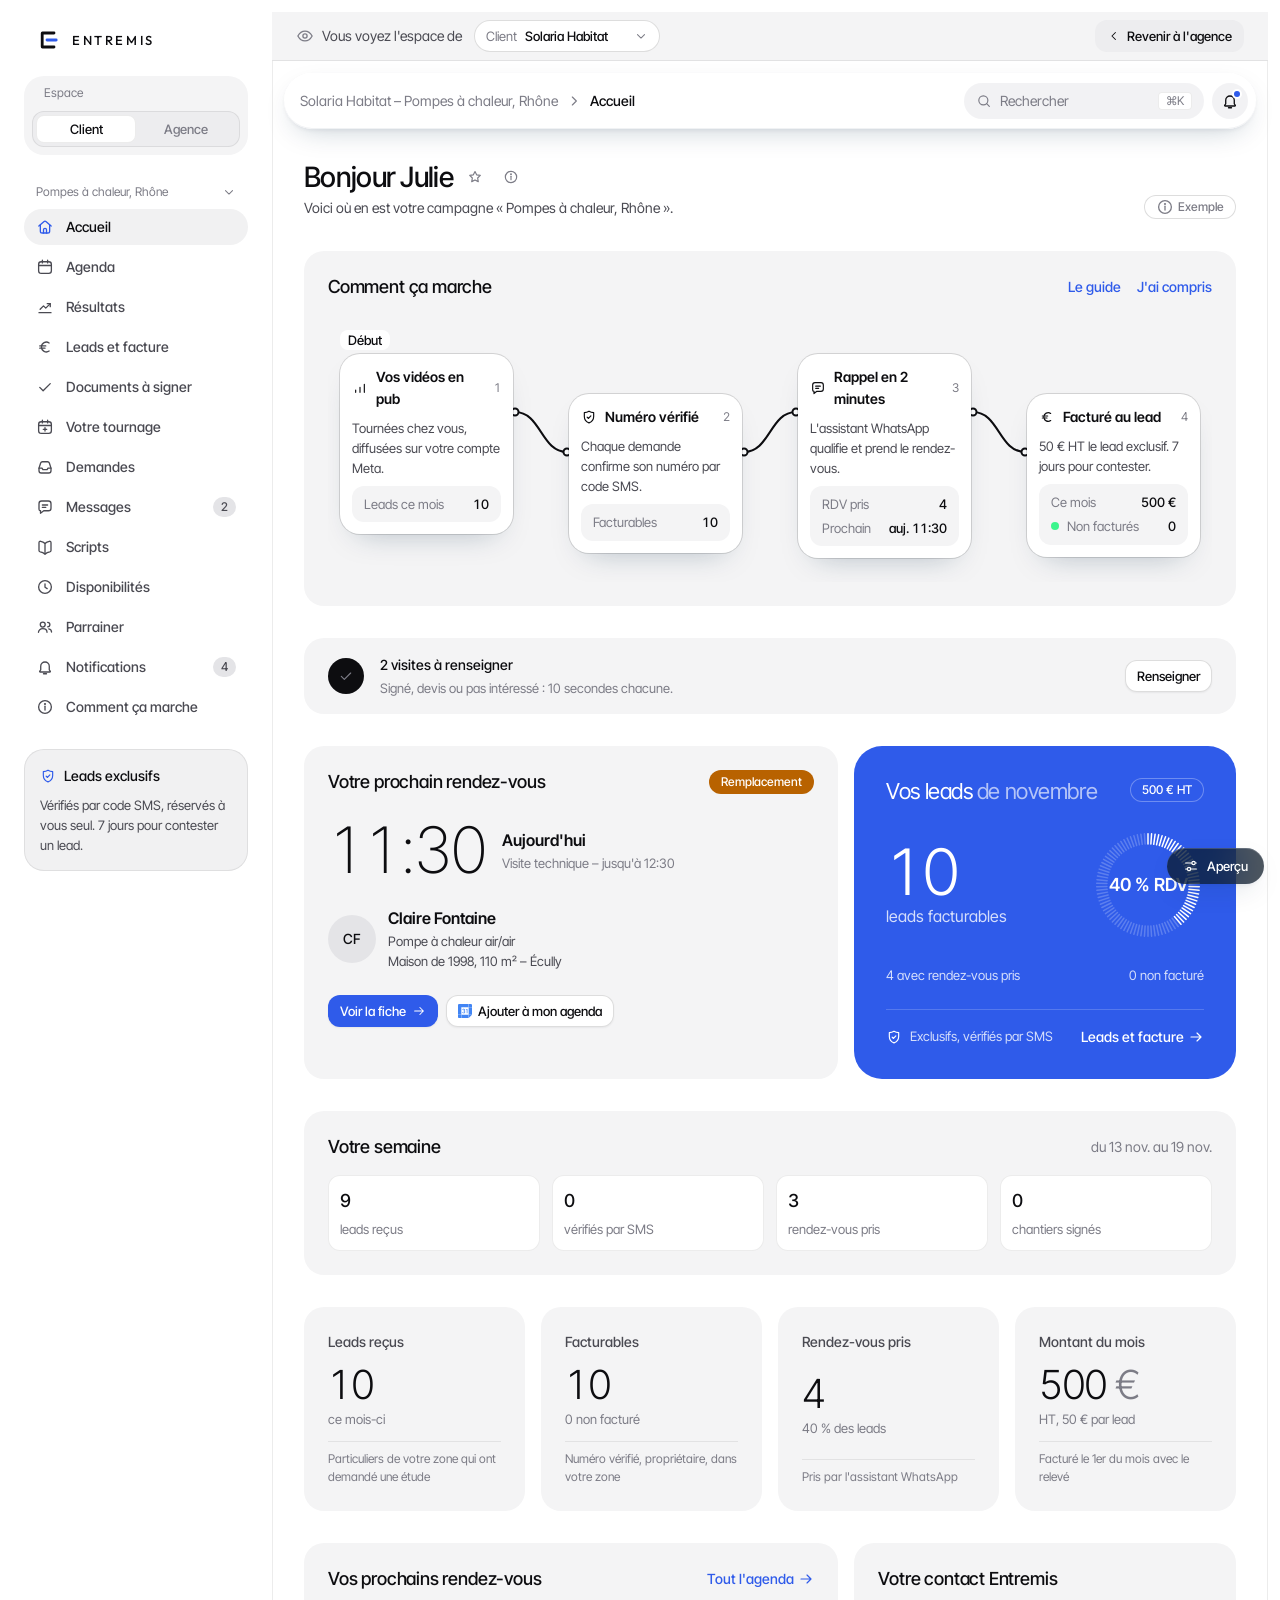
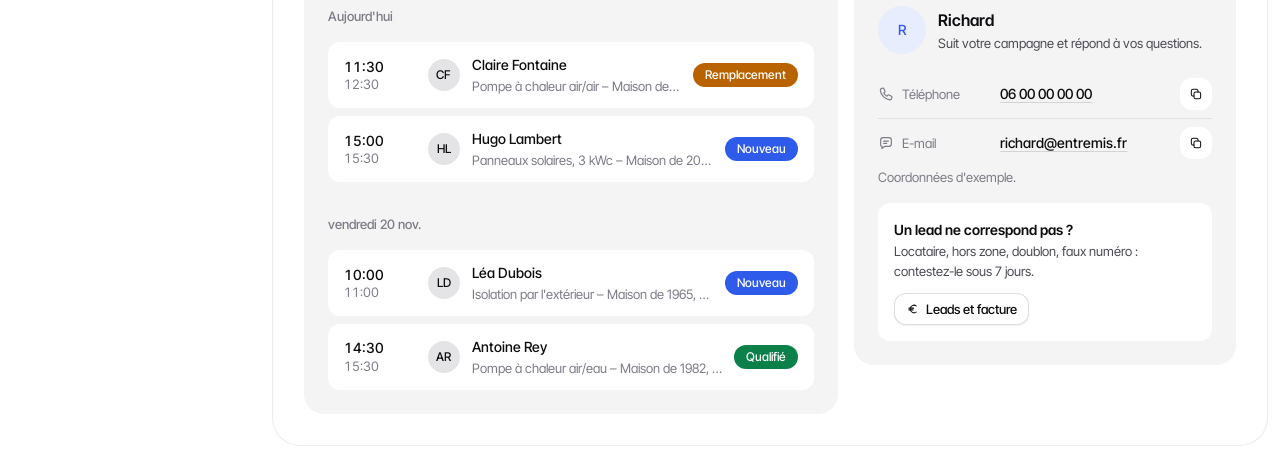
==== commit bbb2a0d8: "Plus de grille de points derrière les étapes et le chemin des leads Co-Authored-By: Claude Opus 5.5 " ====
--- a/index.html
+++ b/index.html
@@ -29,8 +29,8 @@
 <link rel="preconnect" href="https://fonts.googleapis.com">
 <link rel="preconnect" href="https://fonts.gstatic.com" crossorigin>
 <link rel="stylesheet" href="https://fonts.googleapis.com/css2?family=Inter+Tight:wght@300;400;500;600;700&family=Outfit:wght@400;500&display=swap">
-<link rel="stylesheet" href="tokens.css?v=20261123-2123">
-<link rel="stylesheet" href="app.css?v=20261123-2123">
+<link rel="stylesheet" href="tokens.css?v=20261123-2222">
+<link rel="stylesheet" href="app.css?v=20261123-2222">
 </head>
 <body>
 
@@ -76,6 +76,23 @@
   <symbol id="b-linkedin" viewBox="0 0 24 24"><path fill="#0A66C2" d="M20.447 20.452h-3.554v-5.569c0-1.328-.027-3.037-1.852-3.037-1.853 0-2.136 1.445-2.136 2.939v5.667H9.351V9h3.414v1.561h.046c.477-.9 1.637-1.85 3.37-1.85 3.601 0 4.267 2.37 4.267 5.455v6.286zM5.337 7.433c-1.144 0-2.063-.926-2.063-2.065 0-1.138.92-2.063 2.063-2.063 1.14 0 2.064.925 2.064 2.063 0 1.139-.925 2.065-2.064 2.065zm1.782 13.019H3.555V9h3.564v11.452zM22.225 0H1.771C.792 0 0 .774 0 1.729v20.542C0 23.227.792 24 1.771 24h20.451C23.2 24 24 23.227 24 22.271V1.729C24 .774 23.2 0 22.222 0h.003z"/></symbol>
   <symbol id="b-googleads" viewBox="0 0 24 24"><path fill="#4285F4" d="M3.9998 22.9291C1.7908 22.9291 0 21.1383 0 18.9293s1.7908-3.9998 3.9998-3.9998 3.9998 1.7908 3.9998 3.9998-1.7908 3.9998-3.9998 3.9998zm19.4643-6.0004L15.4632 3.072C14.3586 1.1587 11.9121.5028 9.9988 1.6074S7.4295 5.1585 8.5341 7.0718l8.0009 13.8567c1.1046 1.9133 3.5511 2.5679 5.4644 1.4646 1.9134-1.1046 2.568-3.5511 1.4647-5.4644zM7.5137 4.8438L1.5645 15.1484A4.5 4.5 0 0 1 4 14.4297c2.5597-.0075 4.6248 2.1585 4.4941 4.7148l3.2168-5.5723-3.6094-6.25c-.4499-.7793-.6322-1.6394-.5878-2.4784z"/></symbol>
   <symbol id="b-gcal" viewBox="0 0 24 24"><path fill="#4285F4" d="M18.316 5.684H24v12.632h-5.684V5.684zM5.684 24h12.632v-5.684H5.684V24zM18.316 5.684V0H1.895A1.894 1.894 0 0 0 0 1.895v16.421h5.684V5.684h12.632zm-7.207 6.25v-.065c.272-.144.5-.349.687-.617s.279-.595.279-.982c0-.379-.099-.72-.3-1.025a2.05 2.05 0 0 0-.832-.714 2.703 2.703 0 0 0-1.197-.257c-.6 0-1.094.156-1.481.467-.386.311-.65.671-.793 1.078l1.085.452c.086-.249.224-.461.413-.633.189-.172.445-.257.767-.257.33 0 .602.088.816.264a.86.86 0 0 1 .322.703c0 .33-.12.589-.36.778-.24.19-.535.284-.886.284h-.567v1.085h.633c.407 0 .748.109 1.02.327.272.218.407.499.407.843 0 .336-.129.614-.387.832s-.565.327-.924.327c-.351 0-.651-.103-.897-.311-.248-.208-.422-.502-.521-.881l-1.096.452c.178.616.505 1.082.977 1.401.472.319.984.478 1.538.477a2.84 2.84 0 0 0 1.293-.291c.382-.193.684-.458.902-.794.218-.336.327-.72.327-1.149 0-.429-.115-.797-.344-1.105a2.067 2.067 0 0 0-.881-.689zm2.093-1.931l.602.913L15 10.045v5.744h1.187V8.446h-.827l-2.158 1.557zM22.105 0h-3.289v5.184H24V1.895A1.894 1.894 0 0 0 22.105 0zm-3.289 23.5l4.684-4.684h-4.684V23.5zM0 22.105C0 23.152.848 24 1.895 24h3.289v-5.184H0v3.289z"/></symbol>
+  <symbol id="b-whatsapp" viewBox="0 0 24 24"><path fill="#25D366" d="M17.472 14.382c-.297-.149-1.758-.867-2.03-.967-.273-.099-.471-.148-.67.15-.197.297-.767.966-.94 1.164-.173.199-.347.223-.644.075-.297-.15-1.255-.463-2.39-1.475-.883-.788-1.48-1.761-1.653-2.059-.173-.297-.018-.458.13-.606.134-.133.298-.347.446-.52.149-.174.198-.298.298-.497.099-.198.05-.371-.025-.52-.075-.149-.669-1.612-.916-2.207-.242-.579-.487-.5-.669-.51-.173-.008-.371-.01-.57-.01-.198 0-.52.074-.792.372-.272.297-1.04 1.016-1.04 2.479 0 1.462 1.065 2.875 1.213 3.074.149.198 2.096 3.2 5.077 4.487.709.306 1.262.489 1.694.625.712.227 1.36.195 1.871.118.571-.085 1.758-.719 2.006-1.413.248-.694.248-1.289.173-1.413-.074-.124-.272-.198-.57-.347m-5.421 7.403h-.004a9.87 9.87 0 01-5.031-1.378l-.361-.214-3.741.982.998-3.648-.235-.374a9.86 9.86 0 01-1.51-5.26c.001-5.45 4.436-9.884 9.888-9.884 2.64 0 5.122 1.03 6.988 2.898a9.825 9.825 0 012.893 6.994c-.003 5.45-4.437 9.884-9.885 9.884m8.413-18.297A11.815 11.815 0 0012.05 0C5.495 0 .16 5.335.157 11.892c0 2.096.547 4.142 1.588 5.945L.057 24l6.305-1.654a11.882 11.882 0 005.683 1.448h.005c6.554 0 11.89-5.335 11.893-11.893a11.821 11.821 0 00-3.48-8.413Z"/></symbol>
+  <symbol id="b-gmail" viewBox="0 0 24 24"><path fill="#EA4335" d="M24 5.457v13.909c0 .904-.732 1.636-1.636 1.636h-3.819V11.73L12 16.64l-6.545-4.91v9.273H1.636A1.636 1.636 0 0 1 0 19.366V5.457c0-2.023 2.309-3.178 3.927-1.964L5.455 4.64 12 9.548l6.545-4.91 1.528-1.145C21.69 2.28 24 3.434 24 5.457z"/></symbol>
+  <symbol id="b-instagram" viewBox="0 0 24 24"><path fill="#FF0069" d="M7.0301.084c-1.2768.0602-2.1487.264-2.911.5634-.7888.3075-1.4575.72-2.1228 1.3877-.6652.6677-1.075 1.3368-1.3802 2.127-.2954.7638-.4956 1.6365-.552 2.914-.0564 1.2775-.0689 1.6882-.0626 4.947.0062 3.2586.0206 3.6671.0825 4.9473.061 1.2765.264 2.1482.5635 2.9107.308.7889.72 1.4573 1.388 2.1228.6679.6655 1.3365 1.0743 2.1285 1.38.7632.295 1.6361.4961 2.9134.552 1.2773.056 1.6884.069 4.9462.0627 3.2578-.0062 3.668-.0207 4.9478-.0814 1.28-.0607 2.147-.2652 2.9098-.5633.7889-.3086 1.4578-.72 2.1228-1.3881.665-.6682 1.0745-1.3378 1.3795-2.1284.2957-.7632.4966-1.636.552-2.9124.056-1.2809.0692-1.6898.063-4.948-.0063-3.2583-.021-3.6668-.0817-4.9465-.0607-1.2797-.264-2.1487-.5633-2.9117-.3084-.7889-.72-1.4568-1.3876-2.1228C21.2982 1.33 20.628.9208 19.8378.6165 19.074.321 18.2017.1197 16.9244.0645 15.6471.0093 15.236-.005 11.977.0014 8.718.0076 8.31.0215 7.0301.0839m.1402 21.6932c-1.17-.0509-1.8053-.2453-2.2287-.408-.5606-.216-.96-.4771-1.3819-.895-.422-.4178-.6811-.8186-.9-1.378-.1644-.4234-.3624-1.058-.4171-2.228-.0595-1.2645-.072-1.6442-.079-4.848-.007-3.2037.0053-3.583.0607-4.848.05-1.169.2456-1.805.408-2.2282.216-.5613.4762-.96.895-1.3816.4188-.4217.8184-.6814 1.3783-.9003.423-.1651 1.0575-.3614 2.227-.4171 1.2655-.06 1.6447-.072 4.848-.079 3.2033-.007 3.5835.005 4.8495.0608 1.169.0508 1.8053.2445 2.228.408.5608.216.96.4754 1.3816.895.4217.4194.6816.8176.9005 1.3787.1653.4217.3617 1.056.4169 2.2263.0602 1.2655.0739 1.645.0796 4.848.0058 3.203-.0055 3.5834-.061 4.848-.051 1.17-.245 1.8055-.408 2.2294-.216.5604-.4763.96-.8954 1.3814-.419.4215-.8181.6811-1.3783.9-.4224.1649-1.0577.3617-2.2262.4174-1.2656.0595-1.6448.072-4.8493.079-3.2045.007-3.5825-.006-4.848-.0608M16.953 5.5864A1.44 1.44 0 1 0 18.39 4.144a1.44 1.44 0 0 0-1.437 1.4424M5.8385 12.012c.0067 3.4032 2.7706 6.1557 6.173 6.1493 3.4026-.0065 6.157-2.7701 6.1506-6.1733-.0065-3.4032-2.771-6.1565-6.174-6.1498-3.403.0067-6.156 2.771-6.1496 6.1738M8 12.0077a4 4 0 1 1 4.008 3.9921A3.9996 3.9996 0 0 1 8 12.0077"/></symbol>
+  <symbol id="b-drive" viewBox="0 0 24 24"><path fill="#4285F4" d="M12.01 1.485c-2.082 0-3.754.02-3.743.047.01.02 1.708 3.001 3.774 6.62l3.76 6.574h3.76c2.081 0 3.753-.02 3.742-.047-.005-.02-1.708-3.001-3.775-6.62l-3.76-6.574zm-4.76 1.73a789.828 789.861 0 0 0-3.63 6.319L0 15.868l1.89 3.298 1.885 3.297 3.62-6.335 3.618-6.33-1.88-3.287C8.1 4.704 7.255 3.22 7.25 3.214zm2.259 12.653-.203.348c-.114.198-.96 1.672-1.88 3.287a423.93 423.948 0 0 1-1.698 2.97c-.01.026 3.24.042 7.222.042h7.244l1.796-3.157c.992-1.734 1.85-3.23 1.906-3.323l.104-.167h-7.249z"/></symbol>
+  <symbol id="b-dropbox" viewBox="0 0 24 24"><path fill="#0061FF" d="M6 1.807L0 5.629l6 3.822 6.001-3.822L6 1.807zM18 1.807l-6 3.822 6 3.822 6-3.822-6-3.822zM0 13.274l6 3.822 6.001-3.822L6 9.452l-6 3.822zM18 9.452l-6 3.822 6 3.822 6-3.822-6-3.822zM6 18.371l6.001 3.822 6-3.822-6-3.822L6 18.371z"/></symbol>
+  <symbol id="b-wetransfer" viewBox="0 0 24 24"><path fill="#409FFF" d="M13.855 11.891c0-3.382 2.4-5.4 5.51-5.4C22.145 6.491 24 7.91 24 9.873c0 1.855-1.582 3.055-3.328 3.055-.982 0-1.69-.164-2.182-.546-.163-.164-.272-.109-.272.055 0 .709.272 1.254.709 1.745.382.382 1.09.655 1.745.655.71 0 1.31-.164 1.855-.437.545-.272.982-.163 1.254.273.328.49-.109 1.145-.49 1.582-.71.763-2.073 1.309-3.819 1.309-3.545-.11-5.618-2.51-5.618-5.673zm-7.254 2.237c.327 0 .545.163.763.545l.982 1.582c.382.6.709 1.036 1.418 1.036.71 0 1.091-.273 1.418-1.09a21.11 21.11 0 001.31-3.873c.49-1.855.709-2.946.709-3.873s-.273-1.473-1.31-1.637c-1.363-.272-3.272-.381-5.29-.381-2.019 0-3.928.109-5.291.327C.273 6.982 0 7.528 0 8.454c0 .928.219 2.019.655 3.874a28.714 28.714 0 001.31 3.872c.381.818.708 1.091 1.417 1.091.71 0 1.037-.436 1.419-1.036l.981-1.582c.273-.327.491-.545.819-.545z"/></symbol>
+  <symbol id="b-claude" viewBox="0 0 24 24"><path fill="#D97757" d="m4.7144 15.9555 4.7174-2.6471.079-.2307-.079-.1275h-.2307l-.7893-.0486-2.6956-.0729-2.3375-.0971-2.2646-.1214-.5707-.1215-.5343-.7042.0546-.3522.4797-.3218.686.0608 1.5179.1032 2.2767.1578 1.6514.0972 2.4468.255h.3886l.0546-.1579-.1336-.0971-.1032-.0972L6.973 9.8356l-2.55-1.6879-1.3356-.9714-.7225-.4918-.3643-.4614-.1578-1.0078.6557-.7225.8803.0607.2246.0607.8925.686 1.9064 1.4754 2.4893 1.8336.3643.3035.1457-.1032.0182-.0728-.164-.2733-1.3539-2.4467-1.445-2.4893-.6435-1.032-.17-.6194c-.0607-.255-.1032-.4674-.1032-.7285L6.287.1335 6.6997 0l.9957.1336.419.3642.6192 1.4147 1.0018 2.2282 1.5543 3.0296.4553.8985.2429.8318.091.255h.1579v-.1457l.1275-1.706.2368-2.0947.2307-2.6957.0789-.7589.3764-.9107.7468-.4918.5828.2793.4797.686-.0668.4433-.2853 1.8517-.5586 2.9021-.3643 1.9429h.2125l.2429-.2429.9835-1.3053 1.6514-2.0643.7286-.8196.85-.9046.5464-.4311h1.0321l.759 1.1293-.34 1.1657-1.0625 1.3478-.8804 1.1414-1.2628 1.7-.7893 1.36.0729.1093.1882-.0183 2.8535-.607 1.5421-.2794 1.8396-.3157.8318.3886.091.3946-.3278.8075-1.967.4857-2.3072.4614-3.4364.8136-.0425.0304.0486.0607 1.5482.1457.6618.0364h1.621l3.0175.2247.7892.522.4736.6376-.079.4857-1.2142.6193-1.6393-.3886-3.825-.9107-1.3113-.3279h-.1822v.1093l1.0929 1.0686 2.0035 1.8092 2.5075 2.3314.1275.5768-.3218.4554-.34-.0486-2.2039-1.6575-.85-.7468-1.9246-1.621h-.1275v.17l.4432.6496 2.3436 3.5214.1214 1.0807-.17.3521-.6071.2125-.6679-.1214-1.3721-1.9246L14.38 17.959l-1.1414-1.9428-.1397.079-.674 7.2552-.3156.3703-.7286.2793-.6071-.4614-.3218-.7468.3218-1.4753.3886-1.9246.3157-1.53.2853-1.9004.17-.6314-.0121-.0425-.1397.0182-1.4328 1.9672-2.1796 2.9446-1.7243 1.8456-.4128.164-.7164-.3704.0667-.6618.4008-.5889 2.386-3.0357 1.4389-1.882.929-1.0868-.0062-.1579h-.0546l-6.3385 4.1164-1.1293.1457-.4857-.4554.0608-.7467.2307-.2429 1.9064-1.3114Z"/></symbol>
+  <symbol id="b-openai" viewBox="0 0 24 24"><path fill="currentColor" d="M22.2819 9.8211a5.9847 5.9847 0 0 0-.5157-4.9108 6.0462 6.0462 0 0 0-6.5098-2.9A6.0651 6.0651 0 0 0 4.9807 4.1818a5.9847 5.9847 0 0 0-3.9977 2.9 6.0462 6.0462 0 0 0 .7427 7.0966 5.98 5.98 0 0 0 .511 4.9107 6.051 6.051 0 0 0 6.5146 2.9001A5.9847 5.9847 0 0 0 13.2599 24a6.0557 6.0557 0 0 0 5.7718-4.2058 5.9894 5.9894 0 0 0 3.9977-2.9001 6.0557 6.0557 0 0 0-.7475-7.0729zm-9.022 12.6081a4.4755 4.4755 0 0 1-2.8764-1.0408l.1419-.0804 4.7783-2.7582a.7948.7948 0 0 0 .3927-.6813v-6.7369l2.02 1.1686a.071.071 0 0 1 .038.052v5.5826a4.504 4.504 0 0 1-4.4945 4.4944zm-9.6607-4.1254a4.4708 4.4708 0 0 1-.5346-3.0137l.142.0852 4.783 2.7582a.7712.7712 0 0 0 .7806 0l5.8428-3.3685v2.3324a.0804.0804 0 0 1-.0332.0615L9.74 19.9502a4.4992 4.4992 0 0 1-6.1408-1.6464zM2.3408 7.8956a4.485 4.485 0 0 1 2.3655-1.9728V11.6a.7664.7664 0 0 0 .3879.6765l5.8144 3.3543-2.0201 1.1685a.0757.0757 0 0 1-.071 0l-4.8303-2.7865A4.504 4.504 0 0 1 2.3408 7.872zm16.5963 3.8558L13.1038 8.364 15.1192 7.2a.0757.0757 0 0 1 .071 0l4.8303 2.7913a4.4944 4.4944 0 0 1-.6765 8.1042v-5.6772a.79.79 0 0 0-.407-.667zm2.0107-3.0231l-.142-.0852-4.7735-2.7818a.7759.7759 0 0 0-.7854 0L9.409 9.2297V6.8974a.0662.0662 0 0 1 .0284-.0615l4.8303-2.7866a4.4992 4.4992 0 0 1 6.6802 4.66zM8.3065 12.863l-2.02-1.1638a.0804.0804 0 0 1-.038-.0567V6.0742a4.4992 4.4992 0 0 1 7.3757-3.4537l-.142.0805L8.704 5.459a.7948.7948 0 0 0-.3927.6813zm1.0976-2.3654l2.602-1.4998 2.6069 1.4998v2.9994l-2.5974 1.4997-2.6067-1.4997Z"/></symbol>
+  <symbol id="b-telegram" viewBox="0 0 24 24"><path fill="#26A5E4" d="M11.944 0A12 12 0 0 0 0 12a12 12 0 0 0 12 12 12 12 0 0 0 12-12A12 12 0 0 0 12 0a12 12 0 0 0-.056 0zm4.962 7.224c.1-.002.321.023.465.14a.506.506 0 0 1 .171.325c.016.093.036.306.02.472-.18 1.898-.962 6.502-1.36 8.627-.168.9-.499 1.201-.82 1.23-.696.065-1.225-.46-1.9-.902-1.056-.693-1.653-1.124-2.678-1.8-1.185-.78-.417-1.21.258-1.91.177-.184 3.247-2.977 3.307-3.23.007-.032.014-.15-.056-.212s-.174-.041-.249-.024c-.106.024-1.793 1.14-5.061 3.345-.48.33-.913.49-1.302.48-.428-.008-1.252-.241-1.865-.44-.752-.245-1.349-.374-1.297-.789.027-.216.325-.437.893-.663 3.498-1.524 5.83-2.529 6.998-3.014 3.332-1.386 4.025-1.627 4.476-1.635z"/></symbol>
+  <symbol id="b-slack" viewBox="0 0 24 24"><path fill="#4A154B" d="M5.042 15.165a2.528 2.528 0 0 1-2.52 2.523A2.528 2.528 0 0 1 0 15.165a2.527 2.527 0 0 1 2.522-2.52h2.52v2.52zM6.313 15.165a2.527 2.527 0 0 1 2.521-2.52 2.527 2.527 0 0 1 2.521 2.52v6.313A2.528 2.528 0 0 1 8.834 24a2.528 2.528 0 0 1-2.521-2.522v-6.313zM8.834 5.042a2.528 2.528 0 0 1-2.521-2.52A2.528 2.528 0 0 1 8.834 0a2.528 2.528 0 0 1 2.521 2.522v2.52H8.834zM8.834 6.313a2.528 2.528 0 0 1 2.521 2.521 2.528 2.528 0 0 1-2.521 2.521H2.522A2.528 2.528 0 0 1 0 8.834a2.528 2.528 0 0 1 2.522-2.521h6.312zM18.956 8.834a2.528 2.528 0 0 1 2.522-2.521A2.528 2.528 0 0 1 24 8.834a2.528 2.528 0 0 1-2.522 2.521h-2.522V8.834zM17.688 8.834a2.528 2.528 0 0 1-2.523 2.521 2.527 2.527 0 0 1-2.52-2.521V2.522A2.527 2.527 0 0 1 15.165 0a2.528 2.528 0 0 1 2.523 2.522v6.312zM15.165 18.956a2.528 2.528 0 0 1 2.523 2.522A2.528 2.528 0 0 1 15.165 24a2.527 2.527 0 0 1-2.52-2.522v-2.522h2.52zM15.165 17.688a2.527 2.527 0 0 1-2.52-2.523 2.526 2.526 0 0 1 2.52-2.52h6.313A2.527 2.527 0 0 1 24 15.165a2.528 2.528 0 0 1-2.522 2.523h-6.313z"/></symbol>
+  <symbol id="b-make" viewBox="0 0 24 24"><path fill="#6D00CC" d="M13.38 3.498c-.27 0-.511.19-.566.465L9.85 18.986a.578.578 0 0 0 .453.678l4.095.826a.58.58 0 0 0 .682-.455l2.963-15.021a.578.578 0 0 0-.453-.678l-4.096-.826a.589.589 0 0 0-.113-.012zm-5.876.098a.576.576 0 0 0-.516.318L.062 17.697a.575.575 0 0 0 .256.774l3.733 1.877a.578.578 0 0 0 .775-.258l6.926-13.781a.577.577 0 0 0-.256-.776L7.762 3.658a.571.571 0 0 0-.258-.062zm11.74.115a.576.576 0 0 0-.576.576v15.426c0 .318.258.578.576.578h4.178a.58.58 0 0 0 .578-.578V4.287a.578.578 0 0 0-.578-.576Z"/></symbol>
+  <symbol id="b-n8n" viewBox="0 0 24 24"><path fill="#EA4B71" d="M21.4737 5.6842c-1.1772 0-2.1663.8051-2.4468 1.8947h-2.8955c-1.235 0-2.289.893-2.492 2.111l-.1038.623a1.263 1.263 0 0 1-1.246 1.0555H11.289c-.2805-1.0896-1.2696-1.8947-2.4468-1.8947s-2.1663.8051-2.4467 1.8947H4.973c-.2805-1.0896-1.2696-1.8947-2.4468-1.8947C1.1311 9.4737 0 10.6047 0 12s1.131 2.5263 2.5263 2.5263c1.1772 0 2.1663-.8051 2.4468-1.8947h1.4223c.2804 1.0896 1.2696 1.8947 2.4467 1.8947 1.1772 0 2.1663-.8051 2.4468-1.8947h1.0008a1.263 1.263 0 0 1 1.2459 1.0555l.1038.623c.203 1.218 1.257 2.111 2.492 2.111h.3692c.2804 1.0895 1.2696 1.8947 2.4468 1.8947 1.3952 0 2.5263-1.131 2.5263-2.5263s-1.131-2.5263-2.5263-2.5263c-1.1772 0-2.1664.805-2.4468 1.8947h-.3692a1.263 1.263 0 0 1-1.246-1.0555l-.1037-.623A2.52 2.52 0 0 0 13.9607 12a2.52 2.52 0 0 0 .821-1.4794l.1038-.623a1.263 1.263 0 0 1 1.2459-1.0555h2.8955c.2805 1.0896 1.2696 1.8947 2.4468 1.8947 1.3952 0 2.5263-1.131 2.5263-2.5263s-1.131-2.5263-2.5263-2.5263m0 1.2632a1.263 1.263 0 0 1 1.2631 1.2631 1.263 1.263 0 0 1-1.2631 1.2632 1.263 1.263 0 0 1-1.2632-1.2632 1.263 1.263 0 0 1 1.2632-1.2631M2.5263 10.7368A1.263 1.263 0 0 1 3.7895 12a1.263 1.263 0 0 1-1.2632 1.2632A1.263 1.263 0 0 1 1.2632 12a1.263 1.263 0 0 1 1.2631-1.2632m6.3158 0A1.263 1.263 0 0 1 10.1053 12a1.263 1.263 0 0 1-1.2632 1.2632A1.263 1.263 0 0 1 7.579 12a1.263 1.263 0 0 1 1.2632-1.2632m10.1053 3.7895a1.263 1.263 0 0 1 1.2631 1.2632 1.263 1.263 0 0 1-1.2631 1.2631 1.263 1.263 0 0 1-1.2632-1.2631 1.263 1.263 0 0 1 1.2632-1.2632"/></symbol>
+  <symbol id="b-supabase" viewBox="0 0 24 24"><path fill="#3FCF8E" d="M11.9 1.036c-.015-.986-1.26-1.41-1.874-.637L.764 12.05C-.33 13.427.65 15.455 2.409 15.455h9.579l.113 7.51c.014.985 1.259 1.408 1.873.636l9.262-11.653c1.093-1.375.113-3.403-1.645-3.403h-9.642z"/></symbol>
+  <symbol id="b-github" viewBox="0 0 24 24"><path fill="currentColor" d="M12 .297c-6.63 0-12 5.373-12 12 0 5.303 3.438 9.8 8.205 11.385.6.113.82-.258.82-.577 0-.285-.01-1.04-.015-2.04-3.338.724-4.042-1.61-4.042-1.61C4.422 18.07 3.633 17.7 3.633 17.7c-1.087-.744.084-.729.084-.729 1.205.084 1.838 1.236 1.838 1.236 1.07 1.835 2.809 1.305 3.495.998.108-.776.417-1.305.76-1.605-2.665-.3-5.466-1.332-5.466-5.93 0-1.31.465-2.38 1.235-3.22-.135-.303-.54-1.523.105-3.176 0 0 1.005-.322 3.3 1.23.96-.267 1.98-.399 3-.405 1.02.006 2.04.138 3 .405 2.28-1.552 3.285-1.23 3.285-1.23.645 1.653.24 2.873.12 3.176.765.84 1.23 1.91 1.23 3.22 0 4.61-2.805 5.625-5.475 5.92.42.36.81 1.096.81 2.22 0 1.606-.015 2.896-.015 3.286 0 .315.21.69.825.57C20.565 22.092 24 17.592 24 12.297c0-6.627-5.373-12-12-12"/></symbol>
+  <symbol id="b-brevo" viewBox="0 0 24 24"><path fill="#0B996E" d="M12 0A12 12 0 0 0 0 12a12 12 0 0 0 12 12 12 12 0 0 0 12-12A12 12 0 0 0 12 0zM7.2 4.8h5.747c2.34 0 3.895 1.406 3.895 3.516 0 1.022-.348 1.862-1.09 2.588C17.189 11.812 18 13.22 18 14.785c0 2.86-2.64 5.016-6.164 5.016H7.199v-15zm2.085 1.952v5.537h.07c.233-.432.858-.796 2.249-1.226 2.039-.659 3.037-1.52 3.037-2.655 0-.998-.766-1.656-1.924-1.656H9.285zm4.87 5.266c-.766.385-1.67.748-2.76 1.11-1.229.387-2.11 1.386-2.11 2.407v2.315h2.365c2.387 0 4.149-1.34 4.149-3.155 0-1.067-.625-2.087-1.645-2.677z"/></symbol>
+  <symbol id="b-tiktok" viewBox="0 0 24 24"><path fill="currentColor" d="M12.525.02c1.31-.02 2.61-.01 3.91-.02.08 1.53.63 3.09 1.75 4.17 1.12 1.11 2.7 1.62 4.24 1.79v4.03c-1.44-.05-2.89-.35-4.2-.97-.57-.26-1.1-.59-1.62-.93-.01 2.92.01 5.84-.02 8.75-.08 1.4-.54 2.79-1.35 3.94-1.31 1.92-3.58 3.17-5.91 3.21-1.43.08-2.86-.31-4.08-1.03-2.02-1.19-3.44-3.37-3.65-5.71-.02-.5-.03-1-.01-1.49.18-1.9 1.12-3.72 2.58-4.96 1.66-1.44 3.98-2.13 6.15-1.72.02 1.48-.04 2.96-.04 4.44-.99-.32-2.15-.23-3.02.37-.63.41-1.11 1.04-1.36 1.75-.21.51-.15 1.07-.14 1.61.24 1.64 1.82 3.02 3.5 2.87 1.12-.01 2.19-.66 2.77-1.61.19-.33.4-.67.41-1.06.1-1.79.06-3.57.07-5.36.01-4.03-.01-8.05.02-12.07z"/></symbol>
+  <symbol id="b-youtube" viewBox="0 0 24 24"><path fill="#FF0000" d="M23.498 6.186a3.016 3.016 0 0 0-2.122-2.136C19.505 3.545 12 3.545 12 3.545s-7.505 0-9.377.505A3.017 3.017 0 0 0 .502 6.186C0 8.07 0 12 0 12s0 3.93.502 5.814a3.016 3.016 0 0 0 2.122 2.136c1.871.505 9.376.505 9.376.505s7.505 0 9.377-.505a3.015 3.015 0 0 0 2.122-2.136C24 15.93 24 12 24 12s0-3.93-.502-5.814zM9.545 15.568V8.432L15.818 12l-6.273 3.568z"/></symbol>
   <symbol id="i-gauge" viewBox="0 0 24 24"><path d="M4.6 17.5a8.5 8.5 0 1 1 14.8 0"/><path d="m12 13.5 3.3-3.8"/><circle cx="12" cy="13.8" r="1.3"/></symbol>
   <symbol id="i-copy" viewBox="0 0 24 24"><rect x="8.5" y="8.5" width="11.5" height="11.5" rx="3"/><path d="M15.5 8.5V7a3 3 0 0 0-3-3H7a3 3 0 0 0-3 3v5.5a3 3 0 0 0 3 3h1.5"/></symbol>
   <symbol id="i-pin" viewBox="0 0 24 24"><path d="M12 20.8c-3.5-3-6.8-6.7-6.8-10.6a6.8 6.8 0 0 1 13.6 0c0 3.9-3.3 7.6-6.8 10.6Z"/><circle cx="12" cy="10.2" r="2.4"/></symbol>
@@ -138,40 +155,41 @@
   <button class="tweak-toggle" type="button" data-act="tweak" aria-expanded="false"><svg class="icon" aria-hidden="true"><use href="#i-sliders"/></svg>Aperçu</button>
 </div>
 
-<script src="data.js?v=20261123-2123"></script>
-<script src="cloud.js?v=20261123-2123"></script>
-<script src="team.js?v=20261123-2123"></script>
-<script src="gcal.js?v=20261123-2123"></script>
-<script src="ops.js?v=20261123-2123"></script>
-<script src="live.js?v=20261123-2123"></script>
-<script src="metrics.js?v=20261123-2123"></script>
-<script src="fiche.js?v=20261123-2123"></script>
-<script src="scripts.js?v=20261123-2123"></script>
-<script src="leads.js?v=20261123-2123"></script>
-<script src="gen.js?v=20261123-2123"></script>
-<script src="calc.js?v=20261123-2123"></script>
-<script src="machine.js?v=20261123-2123"></script>
-<script src="pilotage.js?v=20261123-2123"></script>
-<script src="legal.js?v=20261123-2123"></script>
-<script src="crm.js?v=20261123-2123"></script>
-<script src="bilan.js?v=20261123-2123"></script>
-<script src="sign.js?v=20261123-2123"></script>
-<script src="videos.js?v=20261123-2123"></script>
-<script src="studio.js?v=20261123-2123"></script>
-<script src="tournage.js?v=20261123-2123"></script>
-<script src="setter.js?v=20261123-2123"></script>
-<script src="search.js?v=20261123-2123"></script>
-<script src="guide.js?v=20261123-2123"></script>
-<script src="process.js?v=20261123-2123"></script>
-<script src="chat.js?v=20261123-2123"></script>
-<script src="sectors.js?v=20261123-2123"></script>
-<script src="pickers.js?v=20261123-2123"></script>
-<script src="settings.js?v=20261123-2123"></script>
-<script src="client-plus.js?v=20261123-2123"></script>
-<script src="growth.js?v=20261123-2123"></script>
-<script src="access.js?v=20261123-2123"></script>
-<script src="help.js?v=20261123-2123"></script>
-<script src="update.js?v=20261123-2123"></script>
-<script src="app.js?v=20261123-2123"></script>
+<script src="data.js?v=20261123-2222"></script>
+<script src="cloud.js?v=20261123-2222"></script>
+<script src="team.js?v=20261123-2222"></script>
+<script src="gcal.js?v=20261123-2222"></script>
+<script src="ops.js?v=20261123-2222"></script>
+<script src="live.js?v=20261123-2222"></script>
+<script src="metrics.js?v=20261123-2222"></script>
+<script src="fiche.js?v=20261123-2222"></script>
+<script src="scripts.js?v=20261123-2222"></script>
+<script src="leads.js?v=20261123-2222"></script>
+<script src="gen.js?v=20261123-2222"></script>
+<script src="calc.js?v=20261123-2222"></script>
+<script src="machine.js?v=20261123-2222"></script>
+<script src="pilotage.js?v=20261123-2222"></script>
+<script src="legal.js?v=20261123-2222"></script>
+<script src="crm.js?v=20261123-2222"></script>
+<script src="bilan.js?v=20261123-2222"></script>
+<script src="sign.js?v=20261123-2222"></script>
+<script src="videos.js?v=20261123-2222"></script>
+<script src="studio.js?v=20261123-2222"></script>
+<script src="tournage.js?v=20261123-2222"></script>
+<script src="setter.js?v=20261123-2222"></script>
+<script src="mois.js?v=20261123-2222"></script>
+<script src="search.js?v=20261123-2222"></script>
+<script src="guide.js?v=20261123-2222"></script>
+<script src="process.js?v=20261123-2222"></script>
+<script src="chat.js?v=20261123-2222"></script>
+<script src="sectors.js?v=20261123-2222"></script>
+<script src="pickers.js?v=20261123-2222"></script>
+<script src="settings.js?v=20261123-2222"></script>
+<script src="client-plus.js?v=20261123-2222"></script>
+<script src="growth.js?v=20261123-2222"></script>
+<script src="access.js?v=20261123-2222"></script>
+<script src="help.js?v=20261123-2222"></script>
+<script src="update.js?v=20261123-2222"></script>
+<script src="app.js?v=20261123-2222"></script>
 </body>
 </html>
--- a/app.css
+++ b/app.css
@@ -1385,7 +1385,7 @@
 .paper-sum{align-self:flex-end}
 
 /* ---------- Diagramme de flux des leads ---------- */
-.sk-wrap{padding:var(--space-5) var(--space-4);border-radius:var(--radius-md);background-color:var(--color-white);background-image:radial-gradient(var(--color-hairline-strong) 1px,transparent 1.2px);background-size:var(--dot-grid) var(--dot-grid)}
+.sk-wrap{padding:var(--space-5) var(--space-4);border-radius:var(--radius-md);background-color:var(--color-white)}
 .sankey{display:block;width:100%;height:auto;overflow:visible;font-family:var(--font)}
 .sk-link{fill:var(--color-ink);opacity:.07;transition:opacity var(--dur-fast) var(--ease)}
 .sk-link.hi{fill:var(--color-action);opacity:.32}
@@ -1405,7 +1405,7 @@
 
 /* ---------- Étapes en blocs reliés ---------- */
 .guide-flow{background-color:var(--color-card)}
-.nf{display:flex;align-items:flex-start;padding:var(--space-4) var(--space-3) var(--space-5);border-radius:var(--radius-md);background-color:var(--color-white);background-image:radial-gradient(var(--color-hairline-strong) 1px,transparent 1.2px);background-size:var(--dot-grid) var(--dot-grid);overflow:hidden}
+.nf{display:flex;align-items:flex-start;padding:var(--space-4) var(--space-3) var(--space-5);border-radius:var(--radius-md);background:transparent;overflow:hidden}   /* plus de grille de points derrière les étapes (Marc, 23 nov. : « pas beau ») */
 .nf-node{position:relative;flex:1 1 0;min-width:0;display:grid;gap:var(--space-2);padding:var(--space-3);border-radius:var(--radius-lg);background:var(--color-white);box-shadow:0 0 0 1px var(--color-hairline-strong),var(--shadow-ui);margin-top:var(--space-5)}
 .nf-node.low{margin-top:calc(var(--space-5) + var(--nf-drop))}
 .nf-start{position:absolute;top:calc(-1 * var(--space-5));left:0;padding:0 var(--space-2);border-radius:var(--radius-sm);background:var(--color-white);font-size:var(--text-caption);font-weight:var(--weight-strong);color:var(--color-ink)}
@@ -3122,3 +3122,15 @@
 .sw-acts{display:flex;flex-wrap:wrap;align-items:center;gap:var(--space-2);margin-top:var(--space-3)}
 #sw-form{margin-top:var(--space-3)}
 #sw-form textarea{width:100%;padding:var(--space-3);border:0;border-radius:var(--radius-sm);background:var(--color-white);box-shadow:inset 0 0 0 1px var(--color-hairline-strong);font:inherit;color:var(--color-ink);resize:vertical}
+.sw-title{display:inline-flex;align-items:center;gap:var(--space-2)}
+.sw-title .brand{width:var(--icon-sm);height:var(--icon-sm)}
+.lp-act .brand{width:var(--icon);height:var(--icon)}
+.icon-btn .brand{width:var(--icon);height:var(--icon)}
+.set-title-brand{display:flex;align-items:center;gap:var(--space-2)} .set-title-brand .brand{width:var(--icon-sm);height:var(--icon-sm)}
+
+/* L'écran d'ouverture (session gardée sur l'appareil) : le logo et une ligne, jamais le formulaire */
+#cloud-gate.is-splash{place-items:center;overflow:hidden}
+.cg-splash{display:grid;justify-items:center;gap:var(--space-3);text-align:center;color:var(--color-ink)}
+.cg-splash-logo{width:var(--space-8);height:var(--space-8);color:var(--color-ink)}
+.cg-splash-name{font-family:var(--font-charte);font-size:var(--text-caption);font-weight:var(--weight-strong);letter-spacing:.2em}
+.cg-splash p{margin:0;max-width:calc(var(--space-8) * 5);font-size:var(--text-small);color:var(--color-muted)}
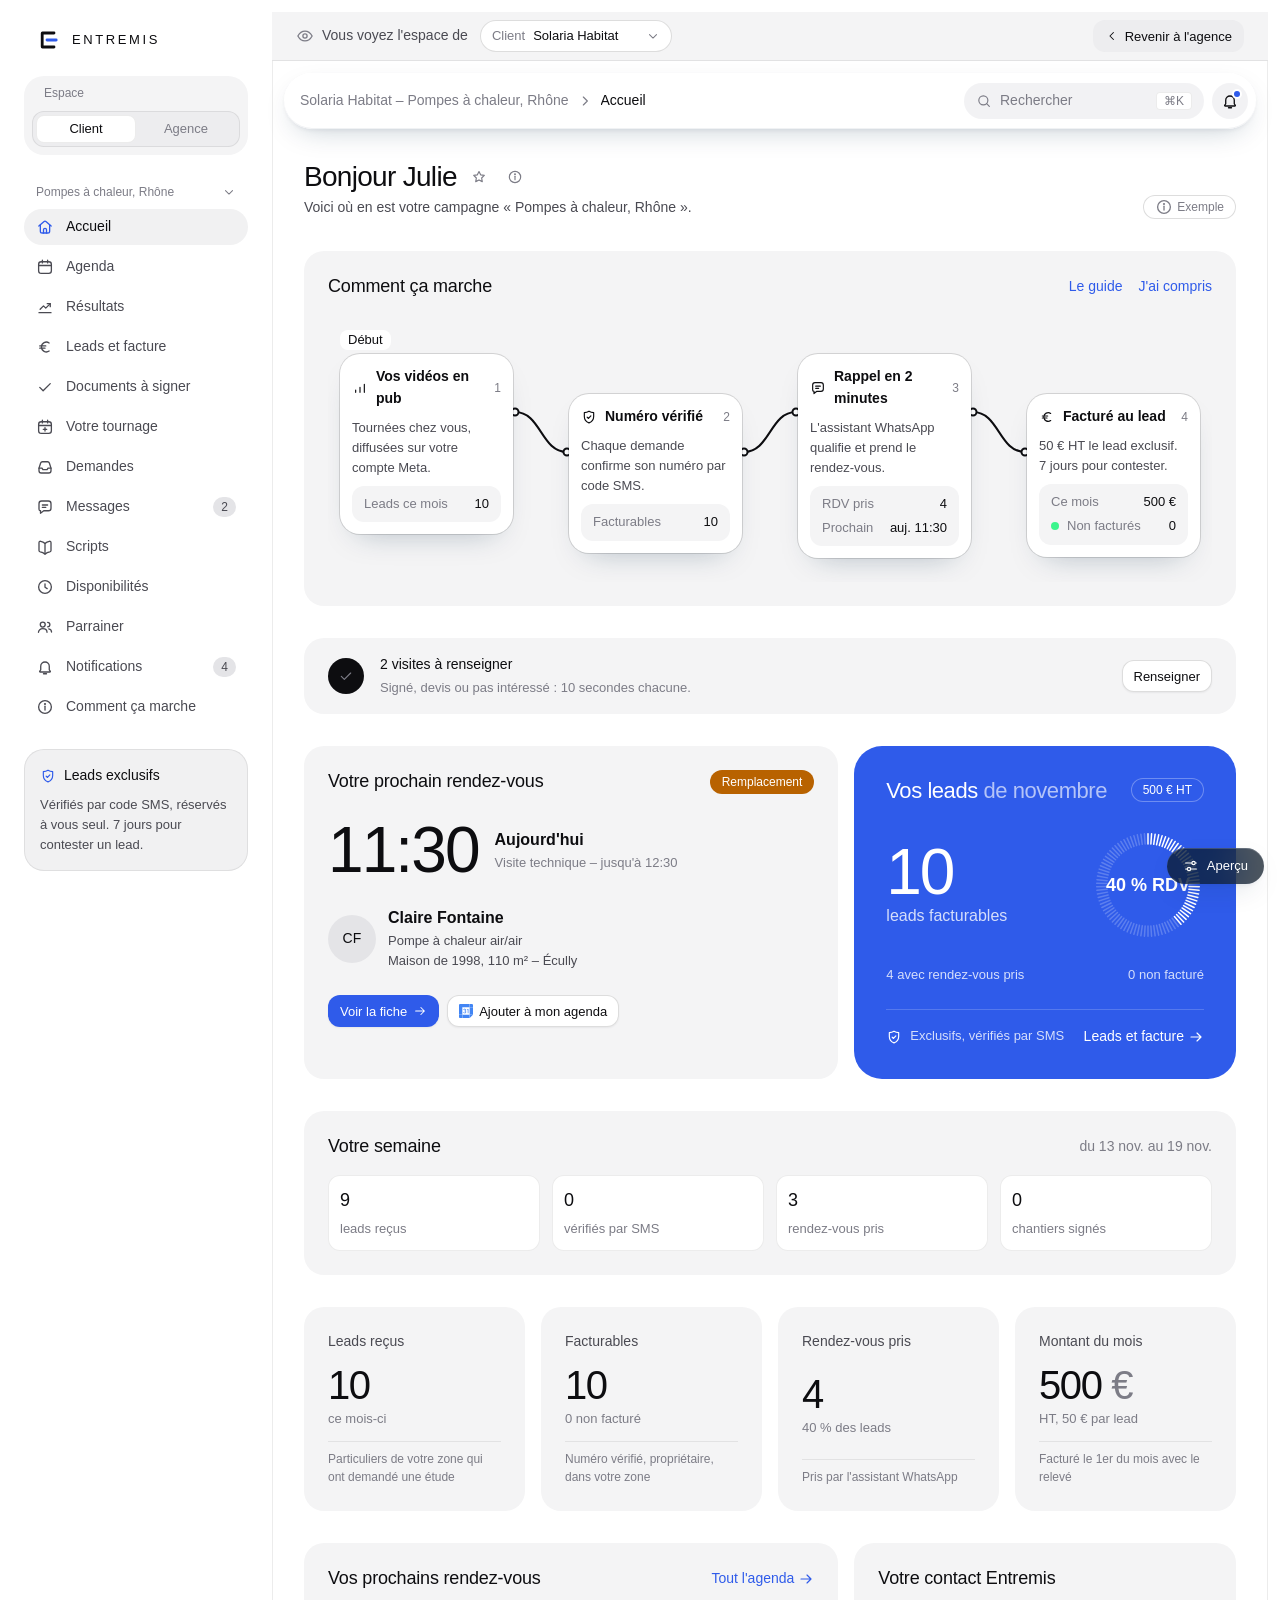
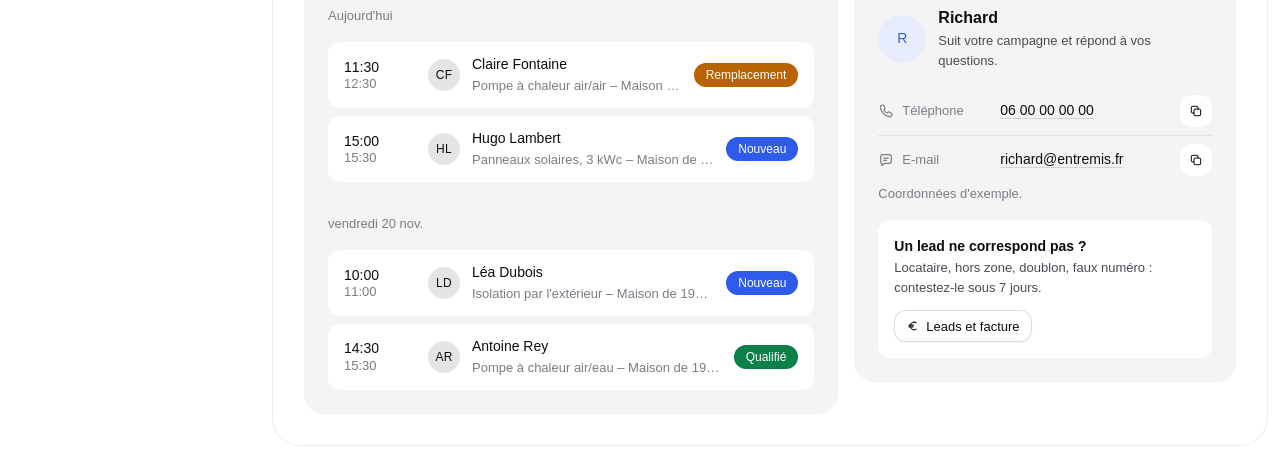
==== commit 1b382bc2: "Sécurité, suite : connexion en deux étapes, verrou du navigateur, mails limités - Connexion en deux " ====
--- a/index.html
+++ b/index.html
@@ -2,6 +2,8 @@
 <html lang="fr" data-mode="light">
 <head>
 <meta charset="utf-8">
+<!-- Le verrou du navigateur : la page ne lance que son propre code et les bibliothèques listées ici (27 nov. 2026) -->
+<meta http-equiv="Content-Security-Policy" content="default-src 'self'; script-src 'self' https://cdn.jsdelivr.net https://cdnjs.cloudflare.com https://accounts.google.com; style-src 'self' 'unsafe-inline' https://fonts.googleapis.com https://accounts.google.com; font-src 'self' https://fonts.gstatic.com data:; img-src 'self' data: blob: https:; media-src 'self' blob: https:; connect-src 'self' https://cnhxrhyugghigkozfpde.supabase.co wss://cnhxrhyugghigkozfpde.supabase.co https://www.googleapis.com https://gmail.googleapis.com https://oauth2.googleapis.com https://accounts.google.com https://cdn.jsdelivr.net https://cdnjs.cloudflare.com; worker-src 'self' blob: https://cdnjs.cloudflare.com; frame-src https://accounts.google.com; object-src 'none'; base-uri 'self'; form-action 'self'">
 <meta name="viewport" content="width=device-width, initial-scale=1, viewport-fit=cover">
 <title>Entremis · Votre espace</title>
 <meta name="description" content="Vos rendez-vous, vos demandes et vos résultats, au même endroit. Accès réservé aux clients et à l'équipe Entremis.">
@@ -29,8 +31,8 @@
 <link rel="preconnect" href="https://fonts.googleapis.com">
 <link rel="preconnect" href="https://fonts.gstatic.com" crossorigin>
 <link rel="stylesheet" href="https://fonts.googleapis.com/css2?family=Inter+Tight:wght@300;400;500;600;700&family=Outfit:wght@400;500&display=swap">
-<link rel="stylesheet" href="tokens.css?v=20261123-2222">
-<link rel="stylesheet" href="app.css?v=20261123-2222">
+<link rel="stylesheet" href="tokens.css?v=20261127-1558">
+<link rel="stylesheet" href="app.css?v=20261127-1558">
 </head>
 <body>
 
@@ -155,41 +157,41 @@
   <button class="tweak-toggle" type="button" data-act="tweak" aria-expanded="false"><svg class="icon" aria-hidden="true"><use href="#i-sliders"/></svg>Aperçu</button>
 </div>
 
-<script src="data.js?v=20261123-2222"></script>
-<script src="cloud.js?v=20261123-2222"></script>
-<script src="team.js?v=20261123-2222"></script>
-<script src="gcal.js?v=20261123-2222"></script>
-<script src="ops.js?v=20261123-2222"></script>
-<script src="live.js?v=20261123-2222"></script>
-<script src="metrics.js?v=20261123-2222"></script>
-<script src="fiche.js?v=20261123-2222"></script>
-<script src="scripts.js?v=20261123-2222"></script>
-<script src="leads.js?v=20261123-2222"></script>
-<script src="gen.js?v=20261123-2222"></script>
-<script src="calc.js?v=20261123-2222"></script>
-<script src="machine.js?v=20261123-2222"></script>
-<script src="pilotage.js?v=20261123-2222"></script>
-<script src="legal.js?v=20261123-2222"></script>
-<script src="crm.js?v=20261123-2222"></script>
-<script src="bilan.js?v=20261123-2222"></script>
-<script src="sign.js?v=20261123-2222"></script>
-<script src="videos.js?v=20261123-2222"></script>
-<script src="studio.js?v=20261123-2222"></script>
-<script src="tournage.js?v=20261123-2222"></script>
-<script src="setter.js?v=20261123-2222"></script>
-<script src="mois.js?v=20261123-2222"></script>
-<script src="search.js?v=20261123-2222"></script>
-<script src="guide.js?v=20261123-2222"></script>
-<script src="process.js?v=20261123-2222"></script>
-<script src="chat.js?v=20261123-2222"></script>
-<script src="sectors.js?v=20261123-2222"></script>
-<script src="pickers.js?v=20261123-2222"></script>
-<script src="settings.js?v=20261123-2222"></script>
-<script src="client-plus.js?v=20261123-2222"></script>
-<script src="growth.js?v=20261123-2222"></script>
-<script src="access.js?v=20261123-2222"></script>
-<script src="help.js?v=20261123-2222"></script>
-<script src="update.js?v=20261123-2222"></script>
-<script src="app.js?v=20261123-2222"></script>
+<script src="data.js?v=20261127-1558"></script>
+<script src="cloud.js?v=20261127-1558"></script>
+<script src="team.js?v=20261127-1558"></script>
+<script src="gcal.js?v=20261127-1558"></script>
+<script src="ops.js?v=20261127-1558"></script>
+<script src="live.js?v=20261127-1558"></script>
+<script src="metrics.js?v=20261127-1558"></script>
+<script src="fiche.js?v=20261127-1558"></script>
+<script src="scripts.js?v=20261127-1558"></script>
+<script src="leads.js?v=20261127-1558"></script>
+<script src="gen.js?v=20261127-1558"></script>
+<script src="calc.js?v=20261127-1558"></script>
+<script src="machine.js?v=20261127-1558"></script>
+<script src="pilotage.js?v=20261127-1558"></script>
+<script src="legal.js?v=20261127-1558"></script>
+<script src="crm.js?v=20261127-1558"></script>
+<script src="bilan.js?v=20261127-1558"></script>
+<script src="sign.js?v=20261127-1558"></script>
+<script src="videos.js?v=20261127-1558"></script>
+<script src="studio.js?v=20261127-1558"></script>
+<script src="tournage.js?v=20261127-1558"></script>
+<script src="setter.js?v=20261127-1558"></script>
+<script src="mois.js?v=20261127-1558"></script>
+<script src="search.js?v=20261127-1558"></script>
+<script src="guide.js?v=20261127-1558"></script>
+<script src="process.js?v=20261127-1558"></script>
+<script src="chat.js?v=20261127-1558"></script>
+<script src="sectors.js?v=20261127-1558"></script>
+<script src="pickers.js?v=20261127-1558"></script>
+<script src="settings.js?v=20261127-1558"></script>
+<script src="client-plus.js?v=20261127-1558"></script>
+<script src="growth.js?v=20261127-1558"></script>
+<script src="access.js?v=20261127-1558"></script>
+<script src="help.js?v=20261127-1558"></script>
+<script src="update.js?v=20261127-1558"></script>
+<script src="app.js?v=20261127-1558"></script>
 </body>
 </html>
--- a/app.css
+++ b/app.css
@@ -3134,3 +3134,7 @@
 .cg-splash-logo{width:var(--space-8);height:var(--space-8);color:var(--color-ink)}
 .cg-splash-name{font-family:var(--font-charte);font-size:var(--text-caption);font-weight:var(--weight-strong);letter-spacing:.2em}
 .cg-splash p{margin:0;max-width:calc(var(--space-8) * 5);font-size:var(--text-small);color:var(--color-muted)}
+
+/* Connexion en deux étapes (Réglages) : le code QR à scanner et la clé à taper à la main */
+.mfa-qr{display:block;width:clamp(160px,50vw,200px);aspect-ratio:1;margin-inline:auto;padding:var(--space-2);border-radius:var(--radius-md);background:var(--color-panel);box-shadow:0 0 0 1px var(--color-hairline)}
+.mfa-secret{font-variant-numeric:tabular-nums;word-break:break-all;user-select:all}
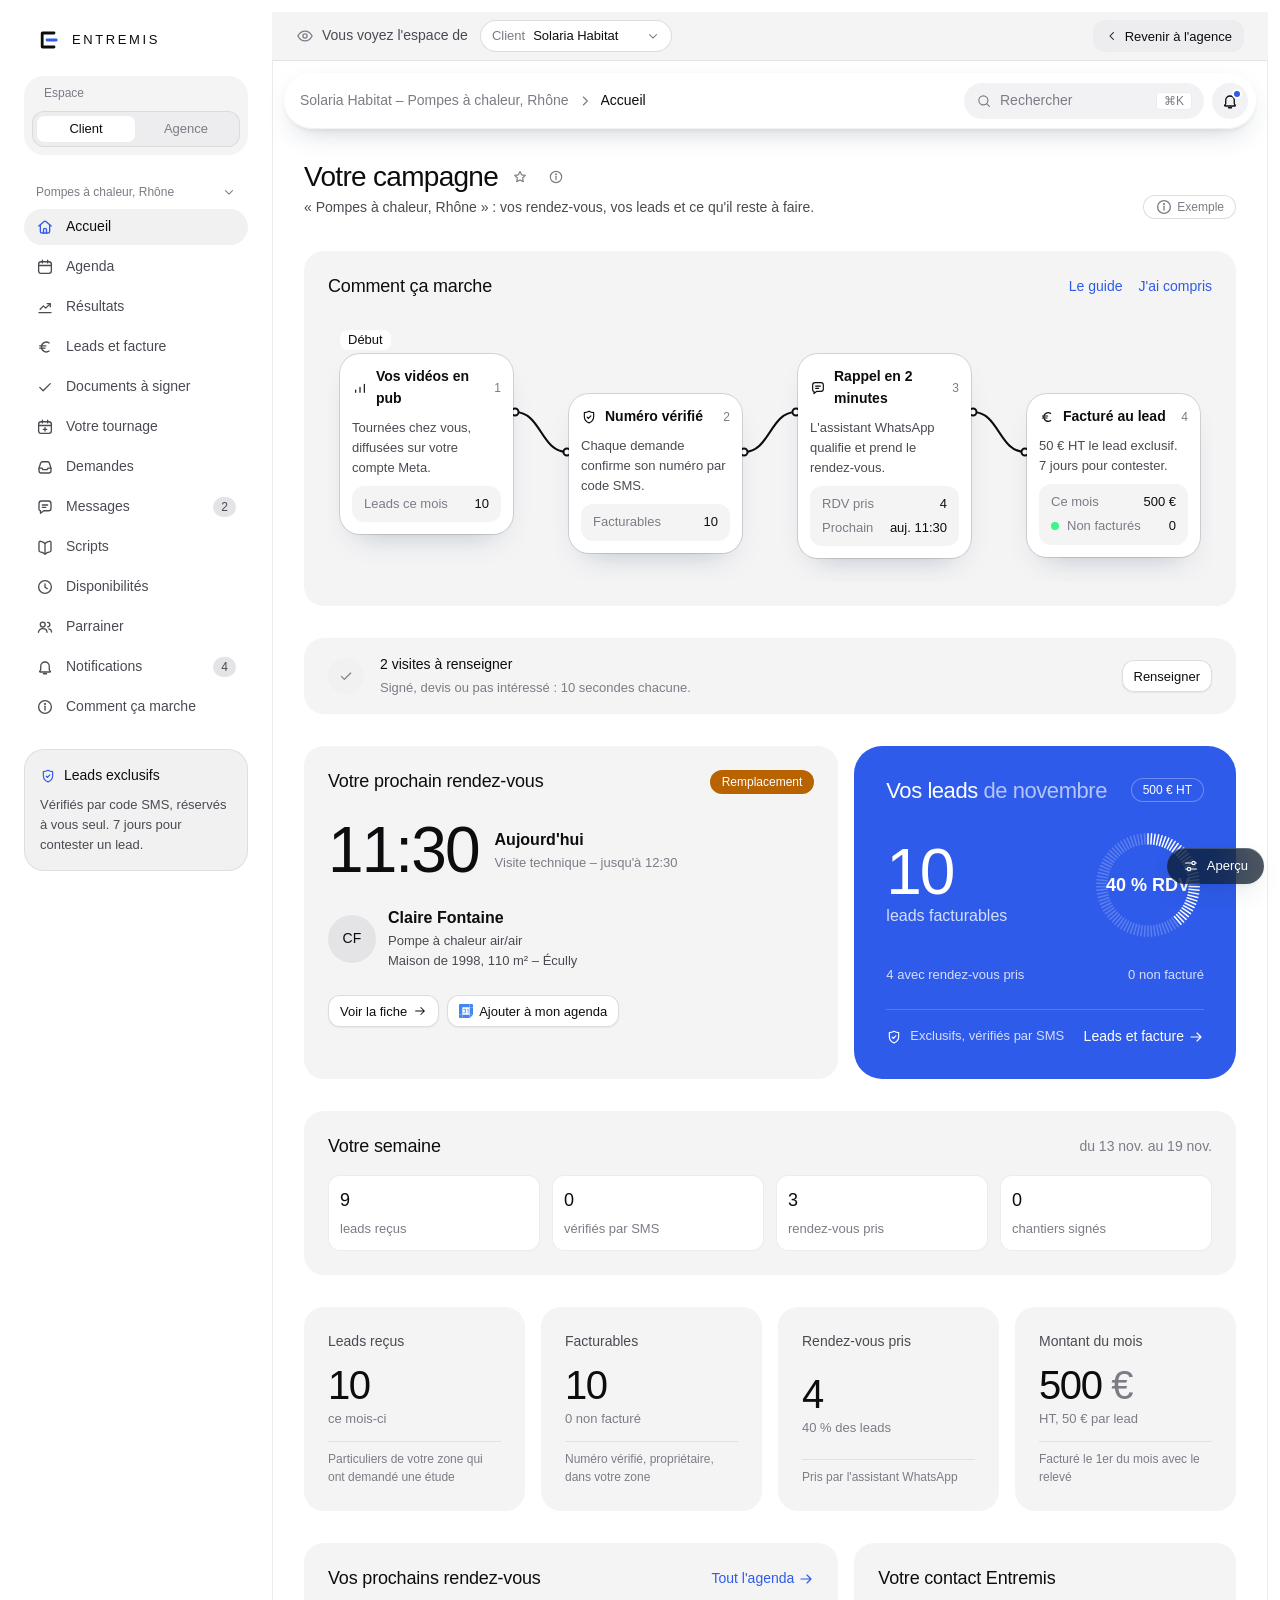
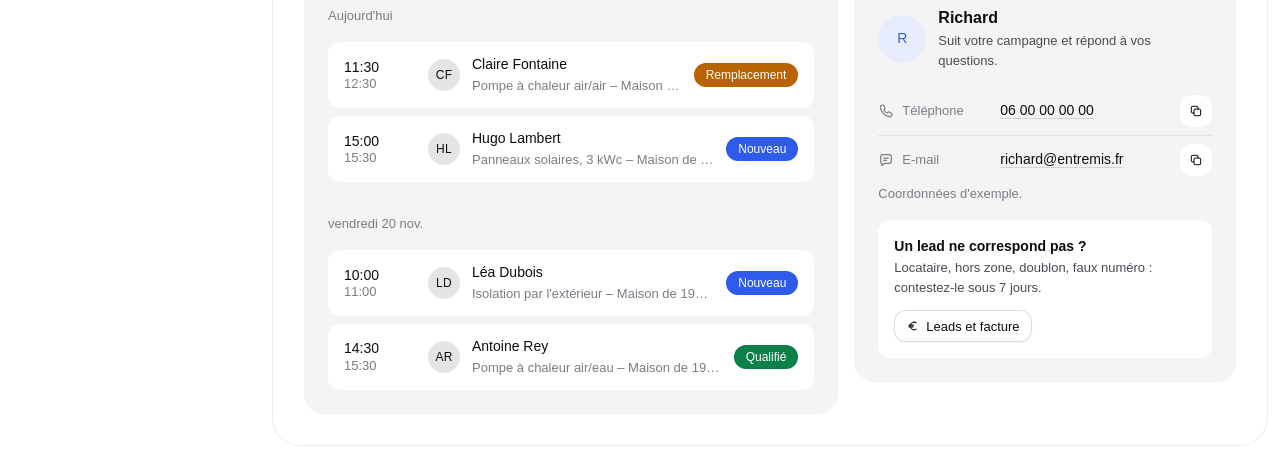
==== commit 188e8388: "Retouches d'écran : titres de page, accueil client plus calme, chiffres entiers sur téléphone - « Bo" ====
--- a/index.html
+++ b/index.html
@@ -31,8 +31,8 @@
 <link rel="preconnect" href="https://fonts.googleapis.com">
 <link rel="preconnect" href="https://fonts.gstatic.com" crossorigin>
 <link rel="stylesheet" href="https://fonts.googleapis.com/css2?family=Inter+Tight:wght@300;400;500;600;700&family=Outfit:wght@400;500&display=swap">
-<link rel="stylesheet" href="tokens.css?v=20261127-1558">
-<link rel="stylesheet" href="app.css?v=20261127-1558">
+<link rel="stylesheet" href="tokens.css?v=20261127-1608">
+<link rel="stylesheet" href="app.css?v=20261127-1608">
 </head>
 <body>
 
@@ -157,41 +157,41 @@
   <button class="tweak-toggle" type="button" data-act="tweak" aria-expanded="false"><svg class="icon" aria-hidden="true"><use href="#i-sliders"/></svg>Aperçu</button>
 </div>
 
-<script src="data.js?v=20261127-1558"></script>
-<script src="cloud.js?v=20261127-1558"></script>
-<script src="team.js?v=20261127-1558"></script>
-<script src="gcal.js?v=20261127-1558"></script>
-<script src="ops.js?v=20261127-1558"></script>
-<script src="live.js?v=20261127-1558"></script>
-<script src="metrics.js?v=20261127-1558"></script>
-<script src="fiche.js?v=20261127-1558"></script>
-<script src="scripts.js?v=20261127-1558"></script>
-<script src="leads.js?v=20261127-1558"></script>
-<script src="gen.js?v=20261127-1558"></script>
-<script src="calc.js?v=20261127-1558"></script>
-<script src="machine.js?v=20261127-1558"></script>
-<script src="pilotage.js?v=20261127-1558"></script>
-<script src="legal.js?v=20261127-1558"></script>
-<script src="crm.js?v=20261127-1558"></script>
-<script src="bilan.js?v=20261127-1558"></script>
-<script src="sign.js?v=20261127-1558"></script>
-<script src="videos.js?v=20261127-1558"></script>
-<script src="studio.js?v=20261127-1558"></script>
-<script src="tournage.js?v=20261127-1558"></script>
-<script src="setter.js?v=20261127-1558"></script>
-<script src="mois.js?v=20261127-1558"></script>
-<script src="search.js?v=20261127-1558"></script>
-<script src="guide.js?v=20261127-1558"></script>
-<script src="process.js?v=20261127-1558"></script>
-<script src="chat.js?v=20261127-1558"></script>
-<script src="sectors.js?v=20261127-1558"></script>
-<script src="pickers.js?v=20261127-1558"></script>
-<script src="settings.js?v=20261127-1558"></script>
-<script src="client-plus.js?v=20261127-1558"></script>
-<script src="growth.js?v=20261127-1558"></script>
-<script src="access.js?v=20261127-1558"></script>
-<script src="help.js?v=20261127-1558"></script>
-<script src="update.js?v=20261127-1558"></script>
-<script src="app.js?v=20261127-1558"></script>
+<script src="data.js?v=20261127-1608"></script>
+<script src="cloud.js?v=20261127-1608"></script>
+<script src="team.js?v=20261127-1608"></script>
+<script src="gcal.js?v=20261127-1608"></script>
+<script src="ops.js?v=20261127-1608"></script>
+<script src="live.js?v=20261127-1608"></script>
+<script src="metrics.js?v=20261127-1608"></script>
+<script src="fiche.js?v=20261127-1608"></script>
+<script src="scripts.js?v=20261127-1608"></script>
+<script src="leads.js?v=20261127-1608"></script>
+<script src="gen.js?v=20261127-1608"></script>
+<script src="calc.js?v=20261127-1608"></script>
+<script src="machine.js?v=20261127-1608"></script>
+<script src="pilotage.js?v=20261127-1608"></script>
+<script src="legal.js?v=20261127-1608"></script>
+<script src="crm.js?v=20261127-1608"></script>
+<script src="bilan.js?v=20261127-1608"></script>
+<script src="sign.js?v=20261127-1608"></script>
+<script src="videos.js?v=20261127-1608"></script>
+<script src="studio.js?v=20261127-1608"></script>
+<script src="tournage.js?v=20261127-1608"></script>
+<script src="setter.js?v=20261127-1608"></script>
+<script src="mois.js?v=20261127-1608"></script>
+<script src="search.js?v=20261127-1608"></script>
+<script src="guide.js?v=20261127-1608"></script>
+<script src="process.js?v=20261127-1608"></script>
+<script src="chat.js?v=20261127-1608"></script>
+<script src="sectors.js?v=20261127-1608"></script>
+<script src="pickers.js?v=20261127-1608"></script>
+<script src="settings.js?v=20261127-1608"></script>
+<script src="client-plus.js?v=20261127-1608"></script>
+<script src="growth.js?v=20261127-1608"></script>
+<script src="access.js?v=20261127-1608"></script>
+<script src="help.js?v=20261127-1608"></script>
+<script src="update.js?v=20261127-1608"></script>
+<script src="app.js?v=20261127-1608"></script>
 </body>
 </html>
--- a/tokens.css
+++ b/tokens.css
@@ -127,6 +127,7 @@
   --text-app-h2:18px;                /* titre de panneau */
   --text-app-num:44px;               /* chiffre d'objectif */
   --text-app-kpi:36px;               /* chiffre d'une tuile (plus gros, Marc 20 nov.) */
+  --text-app-kpi-mobile:30px;        /* chiffre d'une tuile sur téléphone, deux tuiles côte à côte (27 nov.) */
   --weight-app-number:600;           /* chiffres : gras, plus de graisse fine */
   --text-app-mobile-h1:24px;
 
--- a/app.css
+++ b/app.css
@@ -367,12 +367,13 @@
   .tabbar .count{position:absolute;top:var(--space-2);right:var(--space-2);width:var(--space-2);height:var(--space-2);border-radius:50%;background:var(--color-action);box-shadow:0 0 0 2px var(--color-surface-2)}
   .tabbar a[aria-current="page"] .count{display:none}
 
-  /* Accueil mobile : chiffres qui défilent sur le côté */
+  /* Téléphone : les chiffres en deux colonnes, cartes entières (Marc, 27 nov. 2026 : la deuxième carte coupée au bord faisait bug) */
   .goal{padding:var(--space-5);border-radius:var(--radius-lg)}
   .goal-num{font-size:var(--text-number-xl)}
-  .kpis{display:flex;overflow-x:auto;scroll-snap-type:x mandatory;scroll-padding-inline:var(--gutter);margin:0 calc(-1 * var(--gutter));padding:0 var(--gutter) var(--space-1);gap:var(--space-3);scrollbar-width:none}
-  .kpis::-webkit-scrollbar{display:none}
-  .kpi{flex:0 0 72%;scroll-snap-align:start}
+  .kpis{display:grid;grid-template-columns:repeat(2,minmax(0,1fr));gap:var(--space-2)}
+  .kpi{padding:var(--space-4);gap:var(--space-2);align-content:start}
+  .kpi:last-child:nth-child(odd){grid-column:1 / -1}
+  .kpi .kpi-value{font-size:var(--text-app-kpi-mobile)}
   .pills{flex-wrap:nowrap;overflow-x:auto;margin:0 calc(-1 * var(--gutter));padding:0 var(--gutter);scrollbar-width:none}
   .pill{flex:none}
   .quick{grid-template-columns:repeat(4,minmax(0,1fr));gap:var(--space-2)}
@@ -1211,7 +1212,7 @@
 .kpis-4{grid-template-columns:repeat(auto-fit,minmax(var(--kpi-min),1fr))}
 .kpi{min-width:0}
 .kpi-label{overflow-wrap:break-word}
-@container app (max-width:640px){ .kpis-4{display:flex} }
+@container app (max-width:640px){ .kpis-4{display:grid;grid-template-columns:repeat(2,minmax(0,1fr))} }
 
 /* Confirmation de suppression */
 .confirm-wrap{position:fixed;inset:0;z-index:calc(var(--z-tweak) + 1);display:grid;place-items:center;padding:var(--space-4)}
@@ -2329,7 +2330,7 @@
 .res-todo>div{display:grid;gap:2px;flex:1;min-width:0}
 .res-todo b{font-weight:var(--weight-strong);color:var(--color-ink)}
 .res-todo span{font-size:var(--text-caption);color:var(--color-muted)}
-.res-todo-ico{display:grid;place-items:center;width:var(--icon-btn);height:var(--icon-btn);border-radius:50%;background:var(--color-contrast);color:var(--color-on-contrast);flex:none}
+.res-todo-ico{display:grid;place-items:center;width:var(--icon-btn);height:var(--icon-btn);border-radius:50%;background:var(--color-surface-2);color:var(--color-ink);flex:none}
 .res-todo-ico .icon{width:var(--icon-sm);height:var(--icon-sm)}
 .res-pick{display:flex;flex-wrap:wrap;gap:var(--space-2)}
 .res-pick .btn.is-on{background:var(--color-contrast);color:var(--color-on-contrast)}
